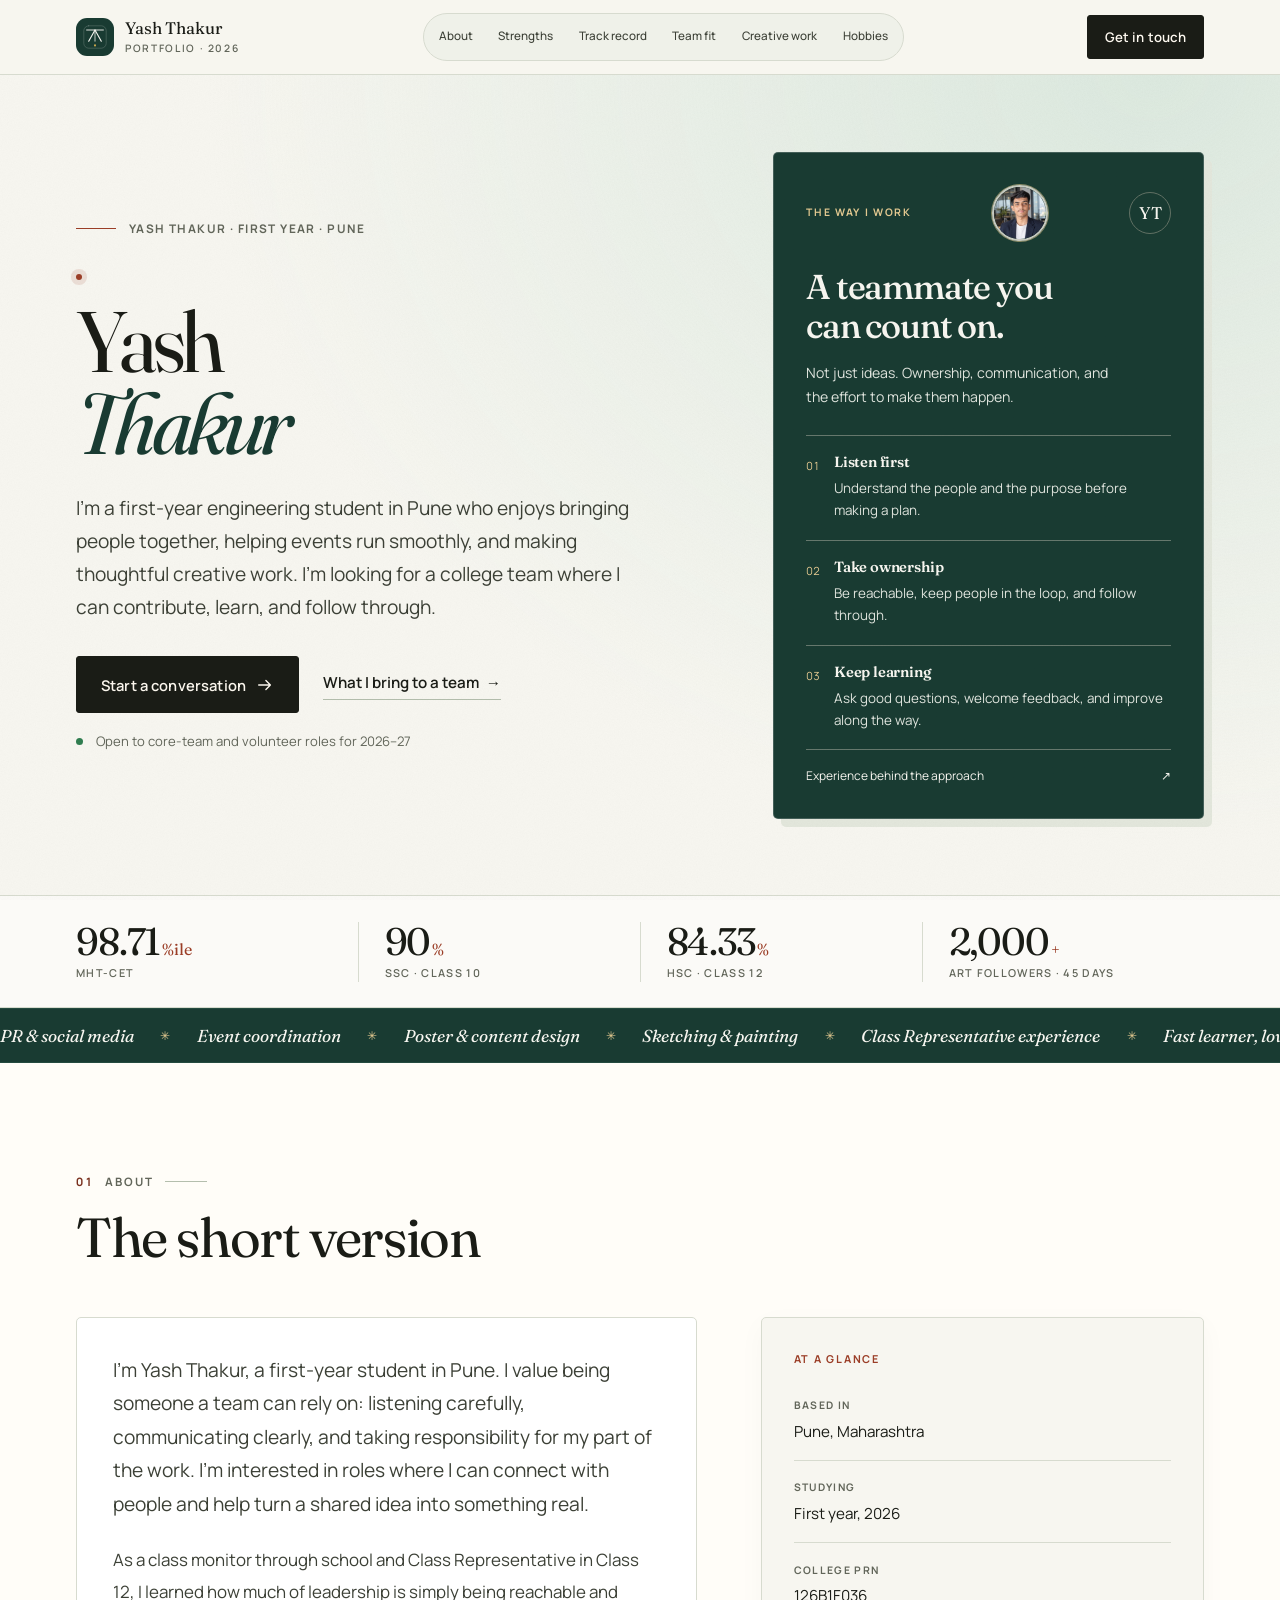
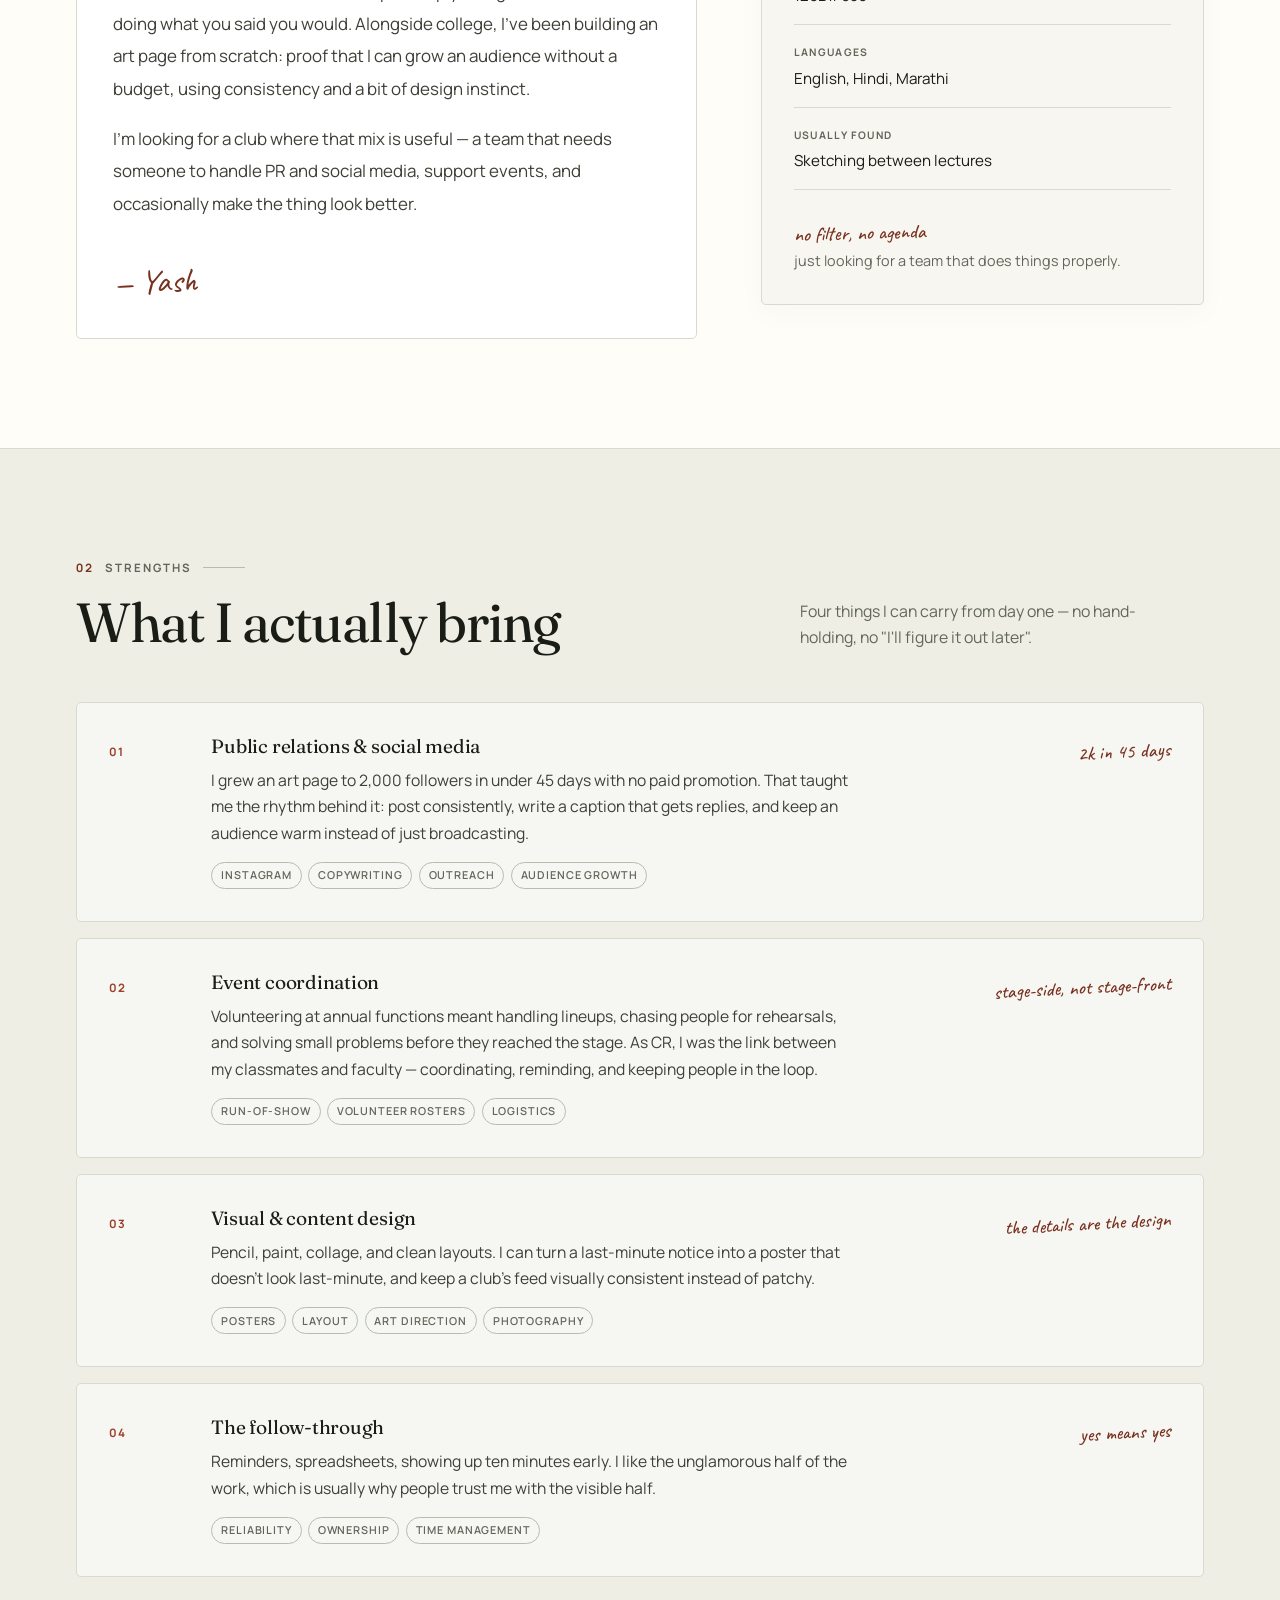
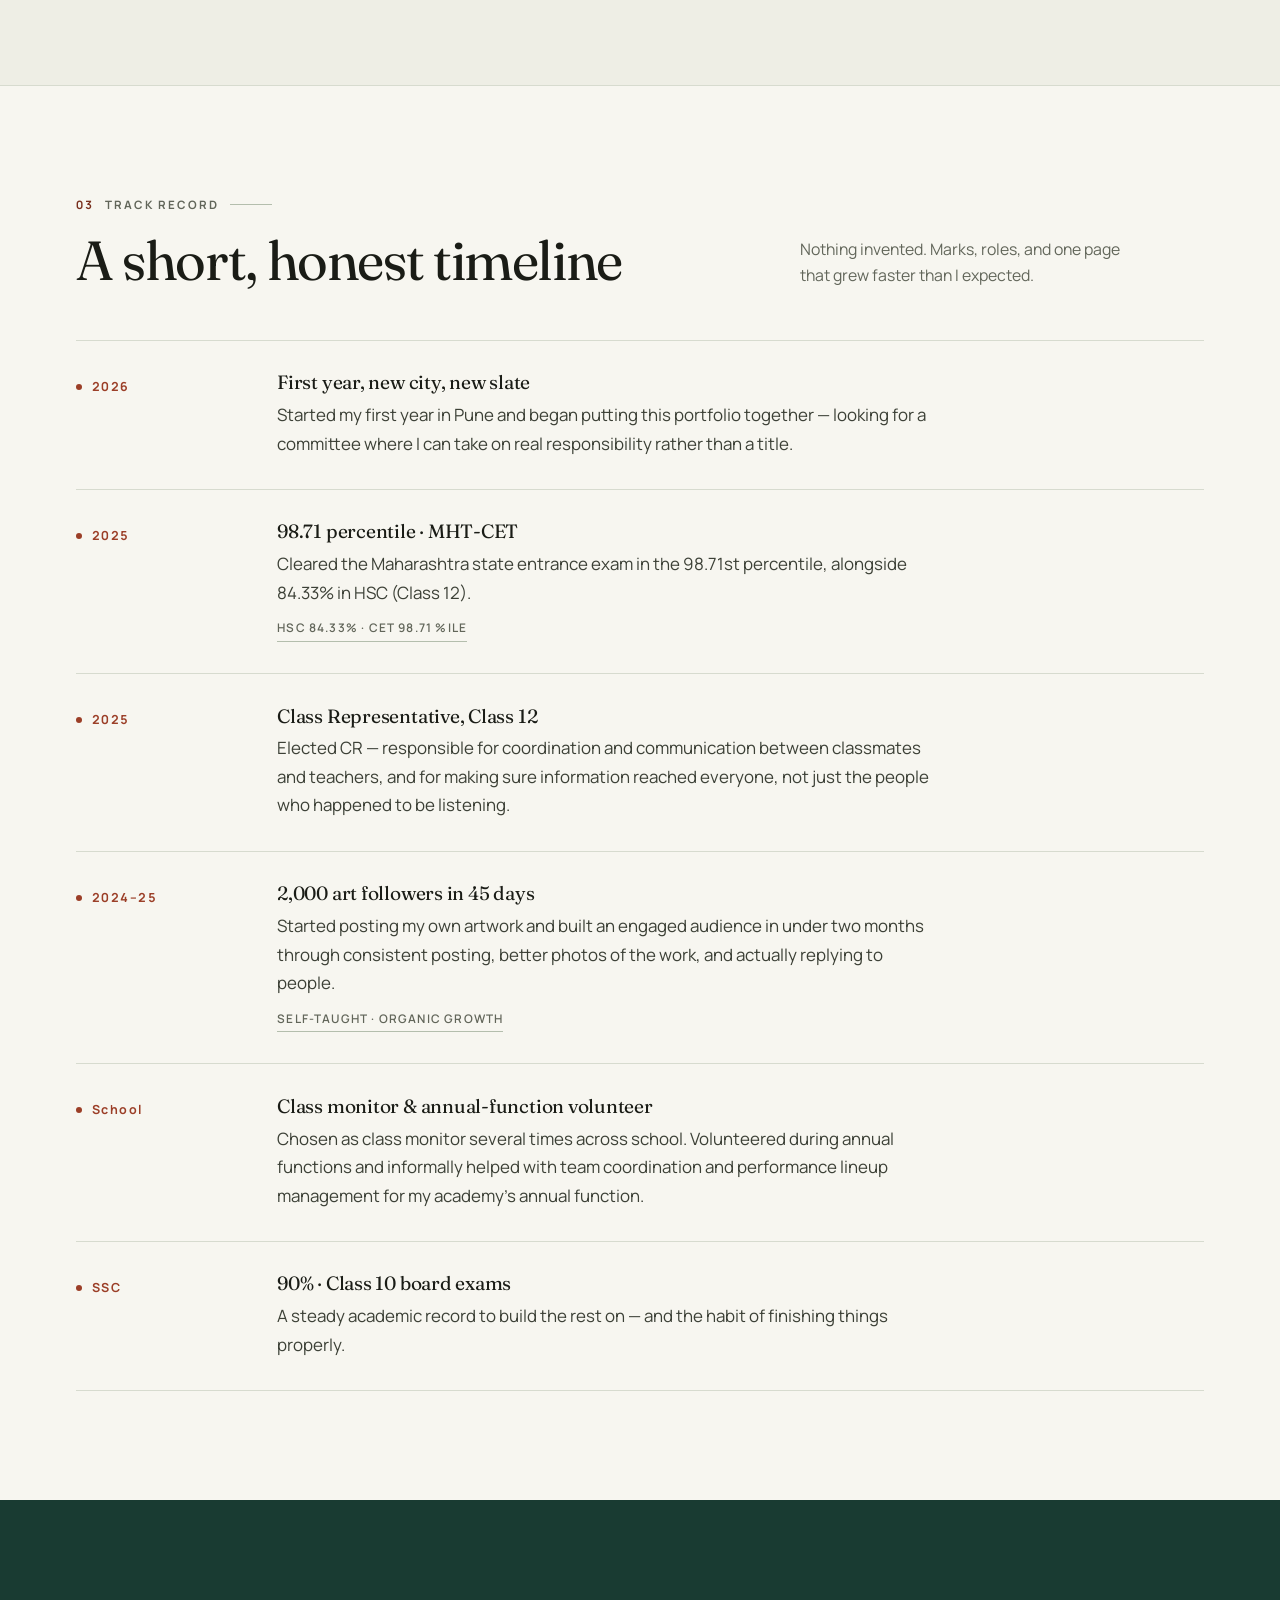
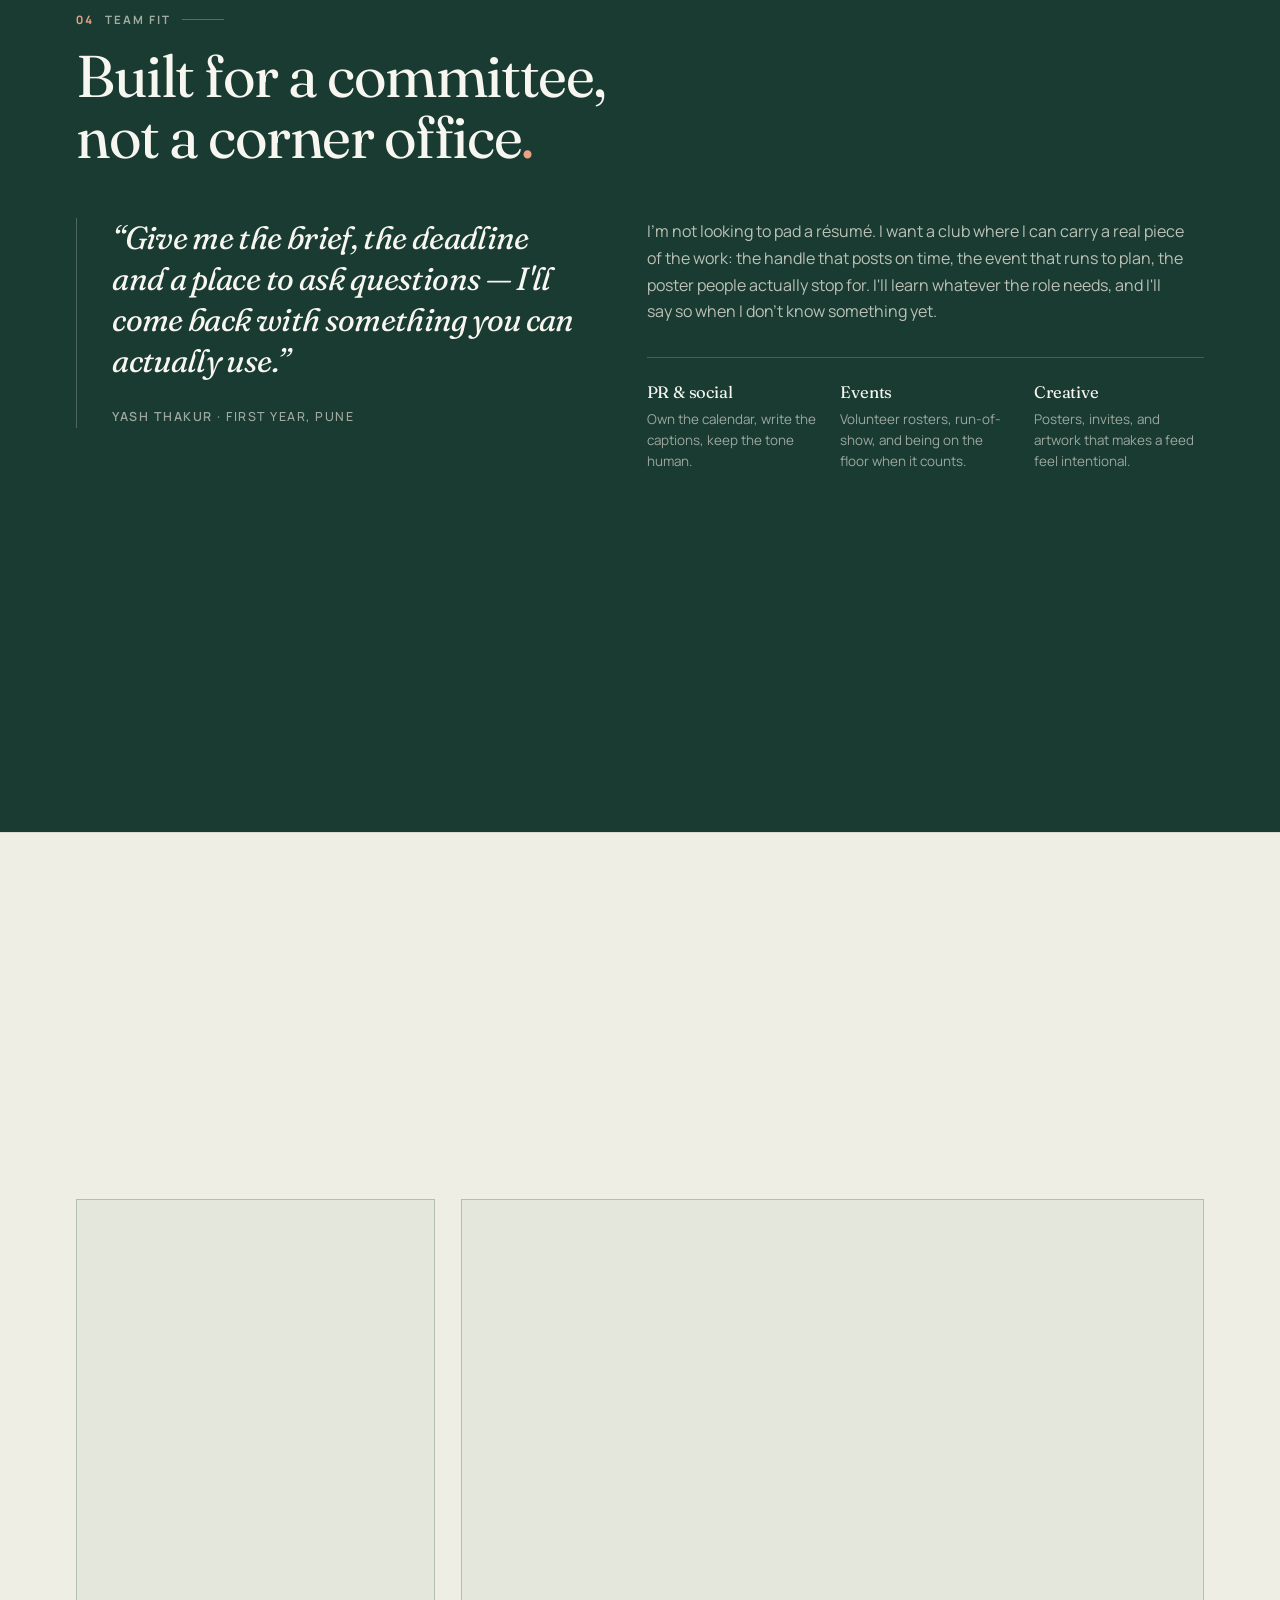
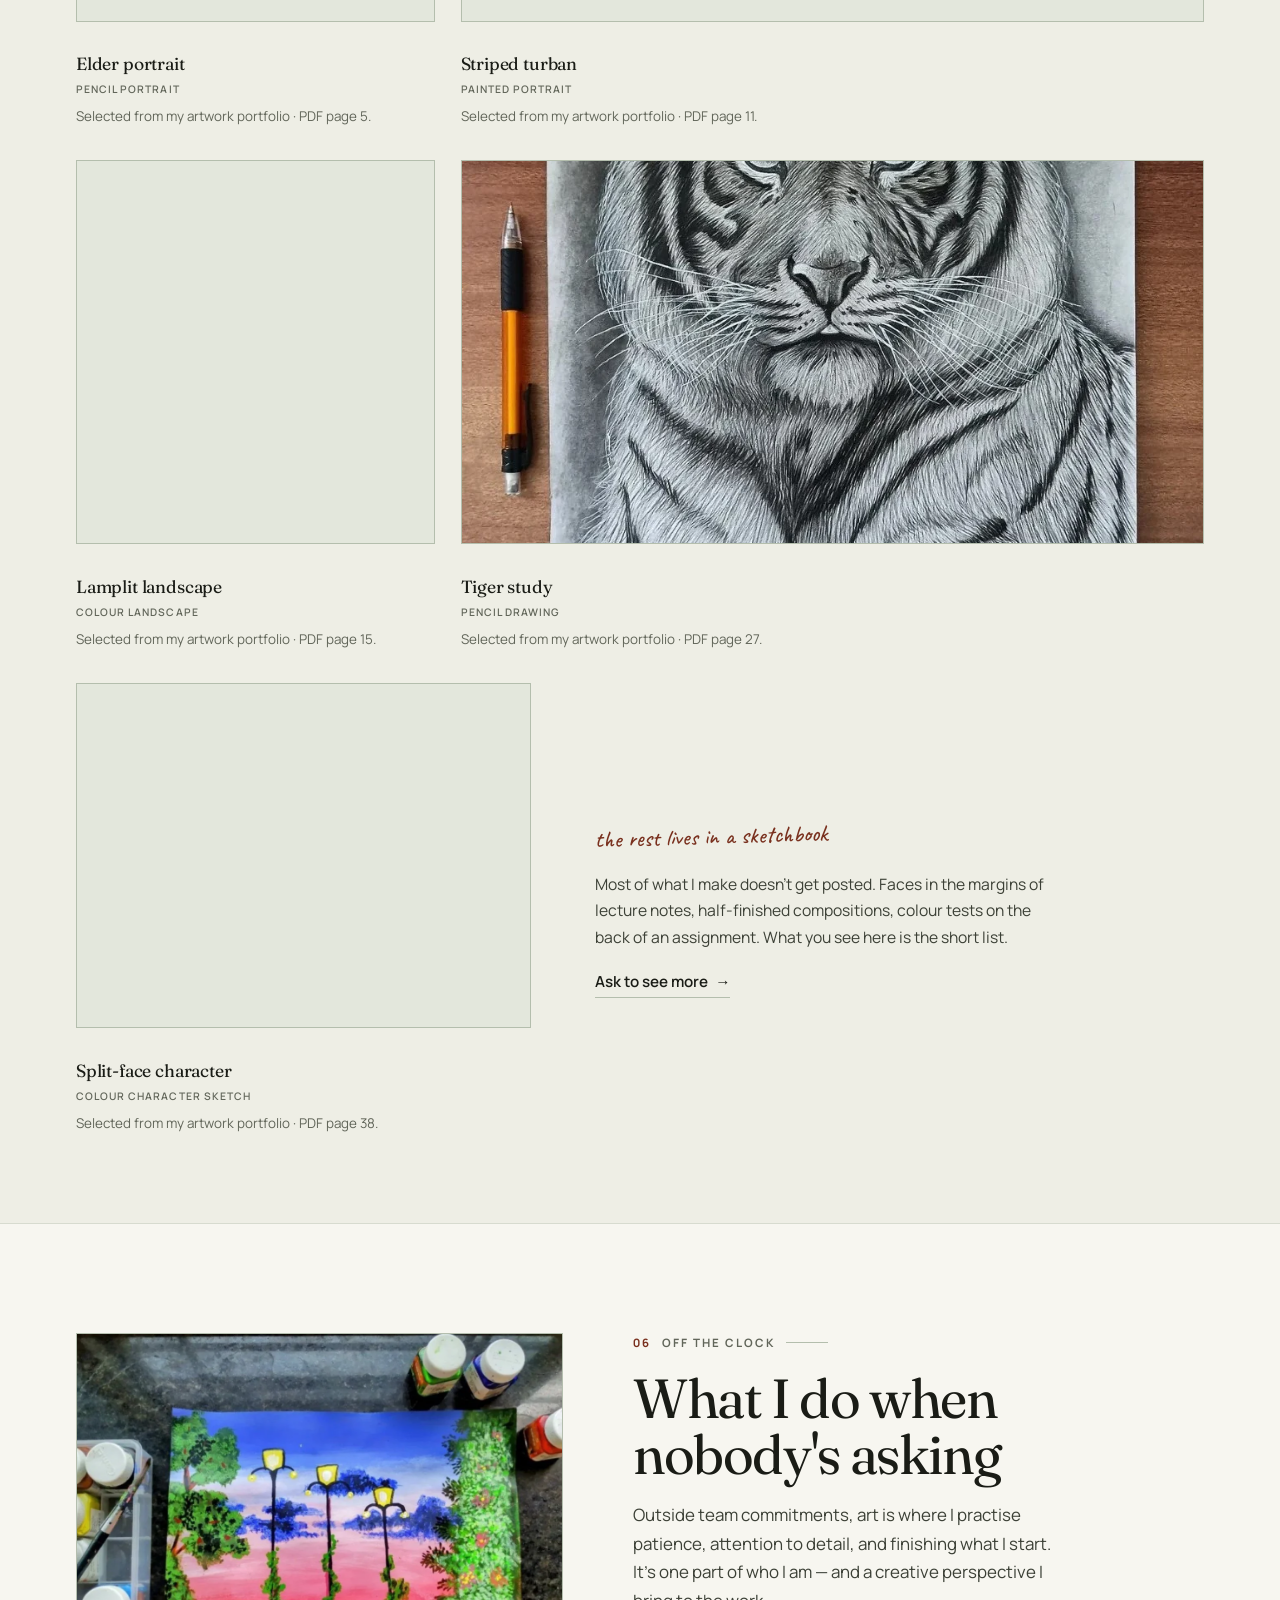
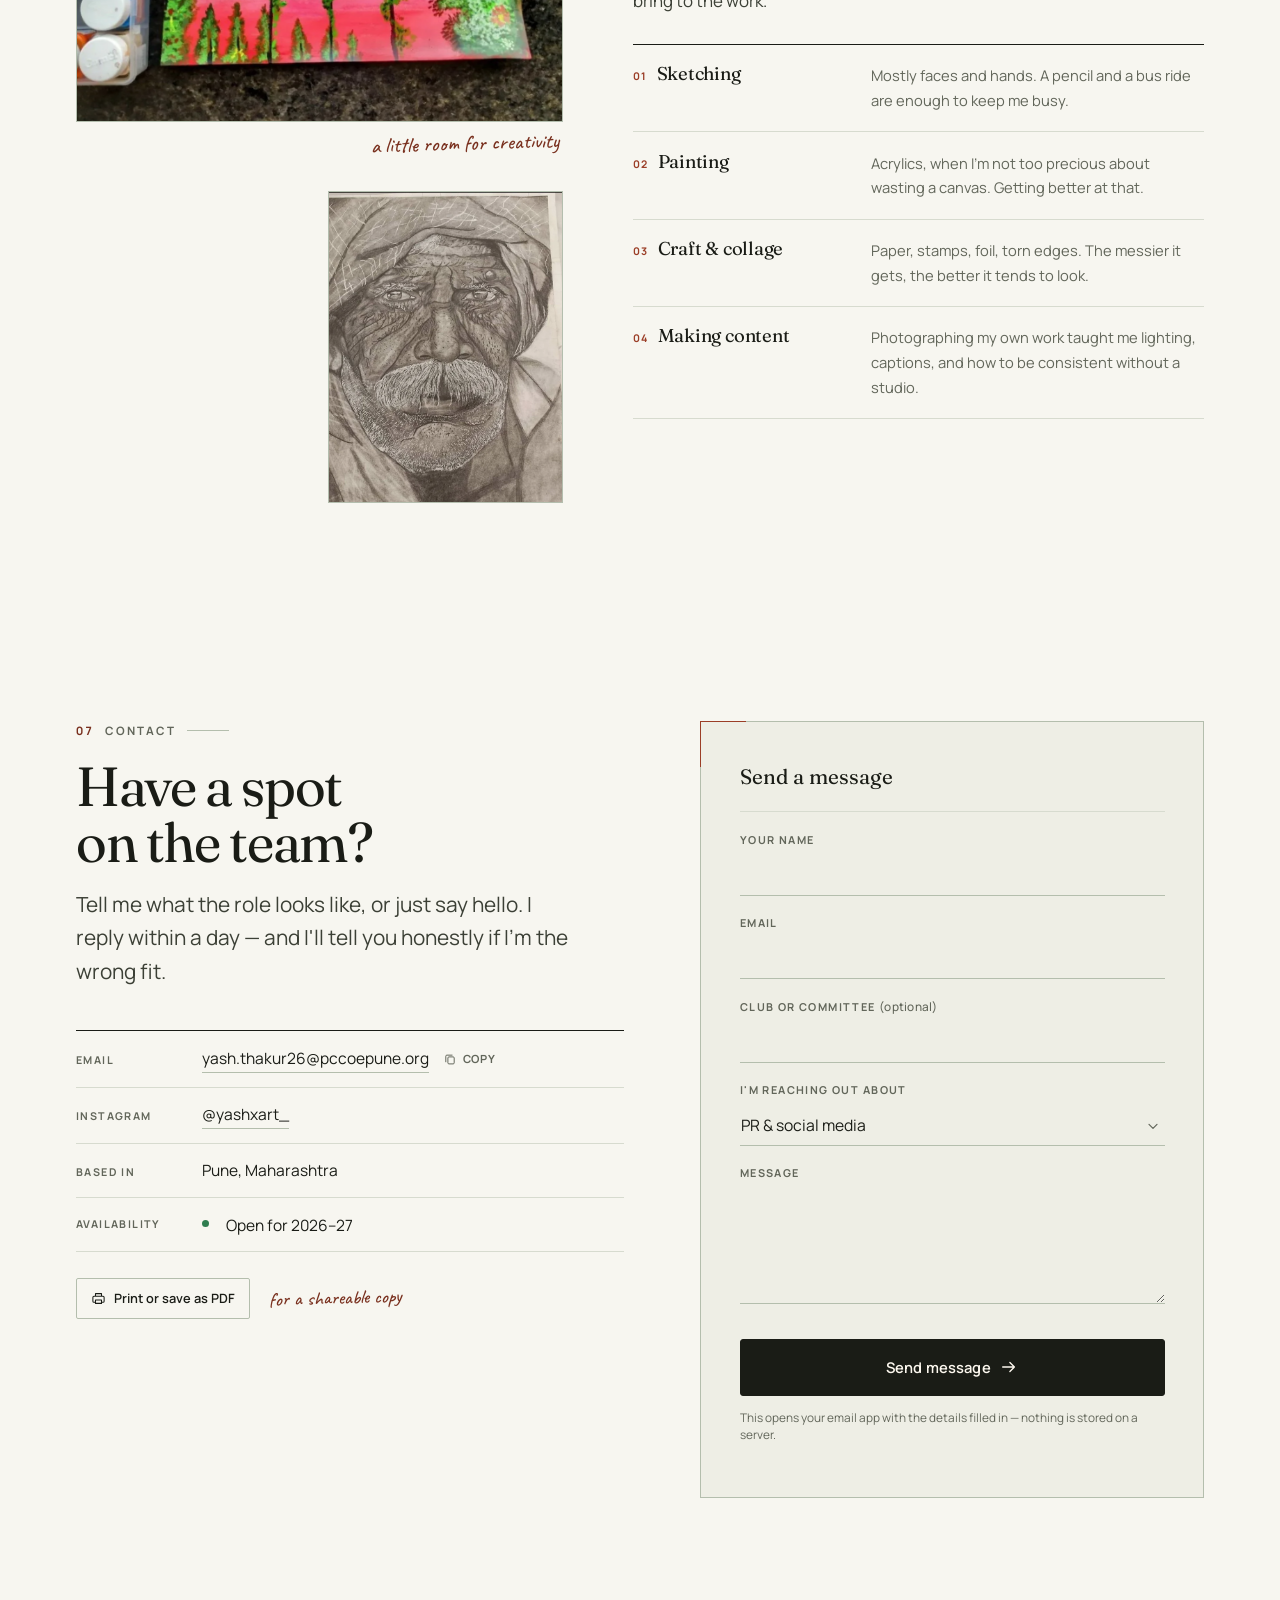
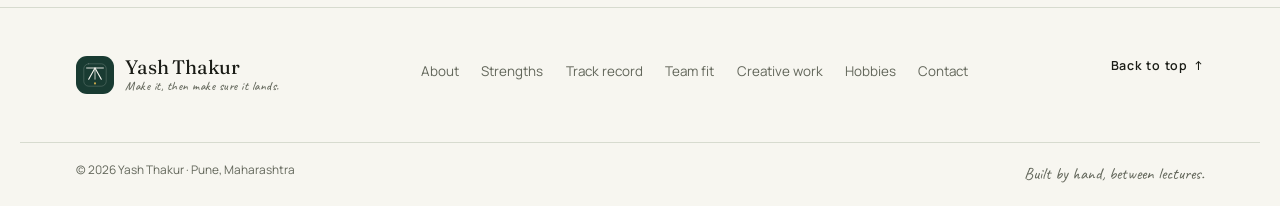
==== index.html @ 922185b6 "Add accessible animated portfolio hero intro Co-authored-by: arena-agent <297053741+arena-agent@user" ====
<!DOCTYPE html>
<html lang="en">
<head>
<meta charset="utf-8">
<meta name="viewport" content="width=device-width, initial-scale=1">
<title>Yash Thakur — Student portfolio, first year 2026</title>
<meta name="description" content="Yash Thakur is a first-year student in Pune looking for a place on a club core team — PR and social media, event coordination, and creative content. Class Representative, 98.71 MHT-CET percentile, and a self-taught artist.">
<meta name="theme-color" content="#f5f0e6">
<meta property="og:type" content="website">
<meta property="og:title" content="Yash Thakur — Student portfolio, first year 2026">
<meta property="og:description" content="Clear communication, initiative, and follow-through. Meet Yash Thakur, a first-year student in Pune ready to contribute to a team.">
<meta property="og:image" content="assets/img/lamplit-colourful-landscape.webp">
<link rel="icon" href="assets/favicon.svg" type="image/svg+xml">
<link rel="preload" href="assets/fonts/fraunces-normal.woff2" as="font" type="font/woff2" crossorigin>
<link rel="preload" href="assets/fonts/manrope.woff2" as="font" type="font/woff2" crossorigin>
<link rel="stylesheet" href="css/styles.css">
<link rel="stylesheet" href="css/hero-intro.css">
<script>document.documentElement.classList.add('js')</script>
<script src="js/main.js" defer></script>
<script type="application/ld+json">
{
  "@context": "https://schema.org",
  "@type": "Person",
  "name": "Yash Thakur",
  "description": "First-year student in Pune working across public relations, social media, event coordination and visual design.",
  "address": { "@type": "PostalAddress", "addressLocality": "Pune", "addressRegion": "Maharashtra", "addressCountry": "IN" },
  "affiliation": { "@type": "CollegeOrUniversity", "name": "First year student, Pune" },
  "knowsAbout": ["Public relations", "Social media management", "Event coordination", "Illustration", "Painting"]
}
</script>
</head>
<body>
<a class="skip-link" href="#main">Skip to content</a>

<header class="site-header" id="site-header">
  <div class="wrap header-inner">
    <a class="brand" href="#top">
      <span class="brand-mark" aria-hidden="true">
        <svg viewBox="0 0 40 40" fill="none" stroke="currentColor" stroke-width="1.3" stroke-linecap="round" stroke-linejoin="round">
          <rect x="4" y="4" width="32" height="32" rx="7" stroke-width="0.7" opacity="0.35"/>
          <path d="M8 10 L32 10" stroke-width="1.3"/>
          <path d="M20 10 L20 26" stroke-width="1.1"/>
          <path d="M11 26 L20 10 L29 26" stroke-width="1.6"/>
          <circle cx="20" cy="32" r="1.5" fill="#c9a84c" stroke="none"/>
        </svg>
      </span>
      <span class="brand-text">Yash Thakur<span class="brand-sub">Portfolio · 2026</span></span>
    </a>

    <nav class="nav-desktop" aria-label="Primary">
      <ul>
        <li><a href="#about">About</a></li>
        <li><a href="#strengths">Strengths</a></li>
        <li><a href="#track">Track record</a></li>
        <li><a href="#fit">Team fit</a></li>
        <li><a href="#art">Creative work</a></li>
        <li><a href="#hobbies">Hobbies</a></li>
      </ul>
    </nav>

    <div class="header-actions">
      <a class="btn btn--sm btn--ink header-cta" href="#contact" data-cta>Get in touch</a>
      <button class="menu-toggle" type="button" aria-expanded="false" aria-controls="mobile-menu" aria-label="Open menu">
        <span class="menu-toggle-lines" aria-hidden="true"><span></span><span></span></span>
      </button>
    </div>
  </div>
</header>

<div class="mobile-menu" id="mobile-menu" hidden>
  <nav aria-label="Mobile">
    <ol class="mobile-nav-list">
      <li><a href="#about"><span>01</span>About</a></li>
      <li><a href="#strengths"><span>02</span>Strengths</a></li>
      <li><a href="#track"><span>03</span>Track record</a></li>
      <li><a href="#fit"><span>04</span>Team fit</a></li>
      <li><a href="#art"><span>05</span>Creative work</a></li>
      <li><a href="#hobbies"><span>06</span>Hobbies</a></li>
      <li><a href="#contact"><span>07</span>Contact</a></li>
    </ol>
  </nav>
  <div class="mobile-menu-foot">
    <a class="link-arrow" href="mailto:yash.thakur26@pccoepune.org" data-email-link>yash.thakur26@pccoepune.org</a>
    <p>Pune, Maharashtra · Open to roles for 2026–27</p>
  </div>
</div>

<main id="main">

  <!-- ============ HERO ============ -->
  <section class="hero" id="top" aria-labelledby="hero-title">
    <div class="wrap hero-grid">
      <div class="hero-copy">
        <p class="eyebrow hero-eyebrow">
          <span class="eyebrow-rule" aria-hidden="true"></span>
          Yash Thakur · First year · Pune
        </p>
        <div class="hero-intro-line" aria-hidden="true"><span class="intro-point"></span><span class="intro-name">YASH THAKUR</span><span class="intro-word">PORTFOLIO</span></div>
        <button class="intro-skip" type="button" data-skip-intro hidden>Skip intro</button>
        <h1 id="hero-title">Yash<br><em>Thakur</em></h1>
        <p class="hero-lead">I’m a first-year engineering student in Pune who enjoys bringing people together, helping events run smoothly, and making thoughtful creative work. I’m looking for a college team where I can contribute, learn, and follow through.</p>
        <div class="hero-actions">
          <a class="btn btn--ink" href="#contact" data-cta>
            Start a conversation
            <svg class="icon" viewBox="0 0 20 20" aria-hidden="true"><path d="M3 10h13M11 5l5 5-5 5" fill="none" stroke="currentColor" stroke-width="1.5" stroke-linecap="round" stroke-linejoin="round"/></svg>
          </a>
          <a class="link-arrow" href="#strengths">What I bring to a team</a>
        </div>
        <p class="hero-note"><span class="pulse" aria-hidden="true"></span> Open to core-team and volunteer roles for 2026–27</p>
      </div>

      <aside class="values-card" aria-labelledby="values-title">
        <div class="values-card-top"><span class="values-kicker">THE WAY I WORK</span><img class="hero-portrait" src="assets/img/yash-thakur-portrait.png" alt="Portrait of Yash Thakur" width="72" height="72" fetchpriority="high"><span class="values-monogram" aria-hidden="true">YT</span></div>
        <h2 id="values-title">A teammate you<br>can count on.</h2>
        <p class="values-intro">Not just ideas. Ownership, communication, and the effort to make them happen.</p>
        <ol class="values-list">
          <li><span aria-hidden="true">01</span><div><h3>Listen first</h3><p>Understand the people and the purpose before making a plan.</p></div></li>
          <li><span aria-hidden="true">02</span><div><h3>Take ownership</h3><p>Be reachable, keep people in the loop, and follow through.</p></div></li>
          <li><span aria-hidden="true">03</span><div><h3>Keep learning</h3><p>Ask good questions, welcome feedback, and improve along the way.</p></div></li>
        </ol>
        <a class="values-card-link" href="#track">Experience behind the approach <span aria-hidden="true">↗</span></a>
      </aside>
    </div>

    <div class="stats-bar" role="group" aria-label="Key numbers">
      <div class="wrap stats-grid">
        <div class="stat">
          <span class="stat-num">98.71<small>%ile</small></span>
          <span class="stat-label">MHT-CET</span>
        </div>
        <div class="stat">
          <span class="stat-num">90<small>%</small></span>
          <span class="stat-label">SSC · Class 10</span>
        </div>
        <div class="stat">
          <span class="stat-num">84.33<small>%</small></span>
          <span class="stat-label">HSC · Class 12</span>
        </div>
        <div class="stat">
          <span class="stat-num">2,000<small>+</small></span>
          <span class="stat-label">Art followers · 45 days</span>
        </div>
      </div>
    </div>
  </section>

  <!-- ============ TICKER ============ -->
  <div class="ticker" role="region" aria-label="Ways I can contribute">
    <div class="ticker-track">
      <div class="ticker-group">
        <span>PR &amp; social media</span><span class="ast" aria-hidden="true">✳</span>
        <span>Event coordination</span><span class="ast" aria-hidden="true">✳</span>
        <span>Poster &amp; content design</span><span class="ast" aria-hidden="true">✳</span>
        <span>Sketching &amp; painting</span><span class="ast" aria-hidden="true">✳</span>
        <span>Class Representative experience</span><span class="ast" aria-hidden="true">✳</span>
        <span>Fast learner, low ego</span><span class="ast" aria-hidden="true">✳</span>
      </div>
      <div class="ticker-group" aria-hidden="true" inert>
        <span>PR &amp; social media</span><span class="ast" aria-hidden="true">✳</span>
        <span>Event coordination</span><span class="ast" aria-hidden="true">✳</span>
        <span>Poster &amp; content design</span><span class="ast" aria-hidden="true">✳</span>
        <span>Sketching &amp; painting</span><span class="ast" aria-hidden="true">✳</span>
        <span>Class Representative experience</span><span class="ast" aria-hidden="true">✳</span>
        <span>Fast learner, low ego</span><span class="ast" aria-hidden="true">✳</span>
      </div>
    </div>
  </div>

  <!-- ============ ABOUT ============ -->
  <section class="section" id="about" aria-labelledby="about-title">
    <div class="wrap">
      <div class="section-head">
        <p class="section-label"><span>01</span> About</p>
        <h2 id="about-title">The short version</h2>
      </div>

      <div class="about-grid">
        <div class="about-copy">
          <p class="lede">I'm Yash Thakur, a first-year student in Pune. I value being someone a team can rely on: listening carefully, communicating clearly, and taking responsibility for my part of the work. I’m interested in roles where I can connect with people and help turn a shared idea into something real.</p>
          <p>As a class monitor through school and Class Representative in Class 12, I learned how much of leadership is simply being reachable and doing what you said you would. Alongside college, I've been building an art page from scratch: proof that I can grow an audience without a budget, using consistency and a bit of design instinct.</p>
          <p>I'm looking for a club where that mix is useful — a team that needs someone to handle PR and social media, support events, and occasionally make the thing look better.</p>
          <p class="signature" aria-hidden="true">— Yash</p>
        </div>

        <aside class="about-aside" aria-label="Details">
          <p class="profile-label">AT A GLANCE</p>
          <dl class="detail-list">
            <div><dt>Based in</dt><dd>Pune, Maharashtra</dd></div>
            <div><dt>Studying</dt><dd>First year, 2026</dd></div>
            <div><dt>College PRN</dt><dd>126B1F036</dd></div>
            <div><dt>Languages</dt><dd>English, Hindi, Marathi</dd></div>
            <div><dt>Usually found</dt><dd>Sketching between lectures</dd></div>
          </dl>
          <p class="aside-note"><span class="hand">no filter, no agenda</span> just looking for a team that does things properly.</p>
        </aside>
      </div>
    </div>
  </section>

  <!-- ============ STRENGTHS ============ -->
  <section class="section section--tint" id="strengths" aria-labelledby="strengths-title">
    <div class="wrap">
      <div class="section-head section-head--split reveal">
        <div>
          <p class="section-label"><span>02</span> Strengths</p>
          <h2 id="strengths-title">What I actually bring</h2>
        </div>
        <p class="section-intro">Four things I can carry from day one — no hand-holding, no "I'll figure it out later".</p>
      </div>

      <ol class="strength-list">
        <li class="strength reveal">
          <span class="strength-num" aria-hidden="true">01</span>
          <div class="strength-main">
            <h3>Public relations &amp; social media</h3>
            <p>I grew an art page to 2,000 followers in under 45 days with no paid promotion. That taught me the rhythm behind it: post consistently, write a caption that gets replies, and keep an audience warm instead of just broadcasting.</p>
            <ul class="tags">
              <li>Instagram</li><li>Copywriting</li><li>Outreach</li><li>Audience growth</li>
            </ul>
          </div>
          <div class="strength-side" aria-hidden="true">
            <span class="hand">2k in 45 days</span>
          </div>
        </li>

        <li class="strength reveal">
          <span class="strength-num" aria-hidden="true">02</span>
          <div class="strength-main">
            <h3>Event coordination</h3>
            <p>Volunteering at annual functions meant handling lineups, chasing people for rehearsals, and solving small problems before they reached the stage. As CR, I was the link between my classmates and faculty — coordinating, reminding, and keeping people in the loop.</p>
            <ul class="tags">
              <li>Run-of-show</li><li>Volunteer rosters</li><li>Logistics</li>
            </ul>
          </div>
          <div class="strength-side" aria-hidden="true">
            <span class="hand">stage-side, not stage-front</span>
          </div>
        </li>

        <li class="strength reveal">
          <span class="strength-num" aria-hidden="true">03</span>
          <div class="strength-main">
            <h3>Visual &amp; content design</h3>
            <p>Pencil, paint, collage, and clean layouts. I can turn a last-minute notice into a poster that doesn't look last-minute, and keep a club's feed visually consistent instead of patchy.</p>
            <ul class="tags">
              <li>Posters</li><li>Layout</li><li>Art direction</li><li>Photography</li>
            </ul>
          </div>
          <div class="strength-side" aria-hidden="true">
            <span class="hand">the details are the design</span>
          </div>
        </li>

        <li class="strength reveal">
          <span class="strength-num" aria-hidden="true">04</span>
          <div class="strength-main">
            <h3>The follow-through</h3>
            <p>Reminders, spreadsheets, showing up ten minutes early. I like the unglamorous half of the work, which is usually why people trust me with the visible half.</p>
            <ul class="tags">
              <li>Reliability</li><li>Ownership</li><li>Time management</li>
            </ul>
          </div>
          <div class="strength-side" aria-hidden="true">
            <span class="hand">yes means yes</span>
          </div>
        </li>
      </ol>
    </div>
  </section>

  <!-- ============ TRACK RECORD ============ -->
  <section class="section" id="track" aria-labelledby="track-title">
    <div class="wrap">
      <div class="section-head section-head--split reveal">
        <div>
          <p class="section-label"><span>03</span> Track record</p>
          <h2 id="track-title">A short, honest timeline</h2>
        </div>
        <p class="section-intro">Nothing invented. Marks, roles, and one page that grew faster than I expected.</p>
      </div>

      <ol class="timeline">
        <li class="timeline-item reveal">
          <p class="timeline-year">2026</p>
          <div class="timeline-body">
            <h3>First year, new city, new slate</h3>
            <p>Started my first year in Pune and began putting this portfolio together — looking for a committee where I can take on real responsibility rather than a title.</p>
          </div>
        </li>
        <li class="timeline-item reveal">
          <p class="timeline-year">2025</p>
          <div class="timeline-body">
            <h3>98.71 percentile · MHT-CET</h3>
            <p>Cleared the Maharashtra state entrance exam in the 98.71st percentile, alongside 84.33% in HSC (Class 12).</p>
            <p class="timeline-metric">HSC 84.33% · CET 98.71 %ile</p>
          </div>
        </li>
        <li class="timeline-item reveal">
          <p class="timeline-year">2025</p>
          <div class="timeline-body">
            <h3>Class Representative, Class 12</h3>
            <p>Elected CR — responsible for coordination and communication between classmates and teachers, and for making sure information reached everyone, not just the people who happened to be listening.</p>
          </div>
        </li>
        <li class="timeline-item reveal">
          <p class="timeline-year">2024–25</p>
          <div class="timeline-body">
            <h3>2,000 art followers in 45 days</h3>
            <p>Started posting my own artwork and built an engaged audience in under two months through consistent posting, better photos of the work, and actually replying to people.</p>
            <p class="timeline-metric">Self-taught · organic growth</p>
          </div>
        </li>
        <li class="timeline-item reveal">
          <p class="timeline-year">School</p>
          <div class="timeline-body">
            <h3>Class monitor &amp; annual-function volunteer</h3>
            <p>Chosen as class monitor several times across school. Volunteered during annual functions and informally helped with team coordination and performance lineup management for my academy's annual function.</p>
          </div>
        </li>
        <li class="timeline-item reveal">
          <p class="timeline-year">SSC</p>
          <div class="timeline-body">
            <h3>90% · Class 10 board exams</h3>
            <p>A steady academic record to build the rest on — and the habit of finishing things properly.</p>
          </div>
        </li>
      </ol>
    </div>
  </section>

  <!-- ============ PITCH ============ -->
  <section class="section section--dark" id="fit" aria-labelledby="fit-title">
    <div class="wrap">
      <div class="fit-top reveal">
        <p class="section-label section-label--light"><span>04</span> Team fit</p>
        <h2 id="fit-title">Built for a committee, not a corner office<span class="dot dot--light">.</span></h2>
      </div>

      <div class="fit-grid">
        <blockquote class="fit-quote reveal">
          <p>“Give me the brief, the deadline and a place to ask questions — I'll come back with something you can actually use.”</p>
          <footer>Yash Thakur <span>· first year, Pune</span></footer>
        </blockquote>

        <div class="fit-body reveal">
          <p>I'm not looking to pad a résumé. I want a club where I can carry a real piece of the work: the handle that posts on time, the event that runs to plan, the poster people actually stop for. I'll learn whatever the role needs, and I'll say so when I don't know something yet.</p>
          <ul class="fit-list">
            <li>
              <h3>PR &amp; social</h3>
              <p>Own the calendar, write the captions, keep the tone human.</p>
            </li>
            <li>
              <h3>Events</h3>
              <p>Volunteer rosters, run-of-show, and being on the floor when it counts.</p>
            </li>
            <li>
              <h3>Creative</h3>
              <p>Posters, invites, and artwork that makes a feed feel intentional.</p>
            </li>
          </ul>
        </div>
      </div>

      <div class="fit-clubs reveal">
        <p class="fit-clubs-label">Roles I'm applying this to</p>
        <ul class="club-chips">
          <li>Student councils</li>
          <li>PR &amp; social media cells</li>
          <li>Cultural committees</li>
          <li>Design &amp; creative cells</li>
          <li>Technical clubs</li>
          <li>Sports committees</li>
          <li>Event teams</li>
        </ul>
        <p class="fit-clubs-note">Every club needs a person who answers messages. I'd like to be that person.</p>
      </div>
    </div>
  </section>

  <!-- ============ ART ============ -->
  <section class="section section--art" id="art" aria-labelledby="art-title">
    <div class="wrap">
      <div class="section-head section-head--split reveal">
        <div>
          <p class="section-label"><span>05</span> Creative work</p>
          <h2 id="art-title">The sketchbook<span class="dot">.</span></h2>
        </div>
        <div class="art-head-side">
          <p class="section-intro">Five pieces I'd show first — pencil, paint, watercolour, charcoal, and one very messy afternoon of collage.</p>
          <p class="hand art-hand">tap any piece to look closer</p>
        </div>
      </div>

      <div class="gallery-toolbar reveal">
        <div class="filters" role="group" aria-label="Filter artworks by medium">
          <button type="button" class="filter is-active" data-filter="all" aria-pressed="true">All <span class="count">5</span></button>
          <button type="button" class="filter" data-filter="drawing" aria-pressed="false">Drawing <span class="count">3</span></button>
          <button type="button" class="filter" data-filter="paint" aria-pressed="false">Painting <span class="count">2</span></button>
          <button type="button" class="filter" data-filter="watercolour" aria-pressed="false">Watercolour <span class="count">0</span></button>
          <button type="button" class="filter" data-filter="mixed" aria-pressed="false">Mixed media <span class="count">0</span></button>
        </div>
        <p class="gallery-count" aria-live="polite" data-gallery-status>Showing 5 of 5</p>
      </div>

      <div class="gallery" data-gallery>

        <figure class="work work--portrait reveal" data-medium="drawing" data-title="Elder portrait" data-meta="Pencil portrait">
          <button type="button" class="work-btn">
            <span class="work-media">
              <img src="assets/img/elder-pencil-portrait.webp" width="1262" height="892" loading="lazy" decoding="async" alt="Pencil portrait of an elderly man wearing a wrapped head covering, with detailed facial lines.">
            </span>
            <span class="work-info">
              <span class="work-title">Elder portrait</span>
              <span class="work-meta">Pencil portrait</span>
            </span>
            <span class="sr-only">— open larger view</span>
          </button>
          <figcaption class="work-note">Selected from my artwork portfolio · PDF page 5.</figcaption>
        </figure>

        <figure class="work work--street reveal" data-medium="paint" data-title="Striped turban" data-meta="Painted portrait">
          <button type="button" class="work-btn">
            <span class="work-media">
              <img src="assets/img/striped-turban-portrait.webp" width="892" height="1262" loading="lazy" decoding="async" alt="Colour portrait of a bearded man in profile wearing a striped orange and green turban.">
            </span>
            <span class="work-info">
              <span class="work-title">Striped turban</span>
              <span class="work-meta">Painted portrait</span>
            </span>
            <span class="sr-only">— open larger view</span>
          </button>
          <figcaption class="work-note">Selected from my artwork portfolio · PDF page 11.</figcaption>
        </figure>

        <figure class="work work--botanical reveal" data-medium="paint" data-title="Lamplit landscape" data-meta="Colour landscape">
          <button type="button" class="work-btn">
            <span class="work-media">
              <img src="assets/img/lamplit-colourful-landscape.webp" width="1262" height="892" loading="lazy" decoding="async" alt="Colourful landscape with glowing street lamps, pink and blue sky, and green foliage.">
            </span>
            <span class="work-info">
              <span class="work-title">Lamplit landscape</span>
              <span class="work-meta">Colour landscape</span>
            </span>
            <span class="sr-only">— open larger view</span>
          </button>
          <figcaption class="work-note">Selected from my artwork portfolio · PDF page 15.</figcaption>
        </figure>

        <figure class="work work--hands reveal" data-medium="drawing" data-title="Tiger study" data-meta="Pencil drawing">
          <button type="button" class="work-btn">
            <span class="work-media">
              <img src="assets/img/tiger-pencil-study.webp" width="892" height="1262" loading="lazy" decoding="async" alt="Front-facing pencil drawing of a tiger, with detailed stripes and pale eyes.">
            </span>
            <span class="work-info">
              <span class="work-title">Tiger study</span>
              <span class="work-meta">Pencil drawing</span>
            </span>
            <span class="sr-only">— open larger view</span>
          </button>
          <figcaption class="work-note">Selected from my artwork portfolio · PDF page 27.</figcaption>
        </figure>

        <figure class="work work--collage reveal" data-medium="drawing" data-title="Split-face character" data-meta="Colour character sketch">
          <button type="button" class="work-btn">
            <span class="work-media">
              <img src="assets/img/split-face-anime-sketch.webp" width="892" height="1262" loading="lazy" decoding="async" alt="Red-haired anime character with contrasting blue facial markings, drawn in a spiral sketchbook.">
            </span>
            <span class="work-info">
              <span class="work-title">Split-face character</span>
              <span class="work-meta">Colour character sketch</span>
            </span>
            <span class="sr-only">— open larger view</span>
          </button>
          <figcaption class="work-note">Selected from my artwork portfolio · PDF page 38.</figcaption>
        </figure>

        <aside class="gallery-note reveal" aria-label="About the gallery">
          <p class="hand">the rest lives in a sketchbook</p>
          <p>Most of what I make doesn't get posted. Faces in the margins of lecture notes, half-finished compositions, colour tests on the back of an assignment. What you see here is the short list.</p>
          <a class="link-arrow" href="#contact">Ask to see more</a>
        </aside>
      </div>
    </div>
  </section>

  <!-- ============ HOBBIES ============ -->
  <section class="section" id="hobbies" aria-labelledby="hobbies-title">
    <div class="wrap">
      <div class="hobbies-grid">
        <div class="hobbies-figures reveal">
          <figure class="hobby-photo">
            <img src="assets/img/lamplit-colourful-landscape.webp" width="1262" height="892" loading="lazy" decoding="async" alt="Colourful landscape with glowing street lamps, pink and blue sky, and green foliage.">
            <figcaption><span class="hand">a little room for creativity</span></figcaption>
          </figure>
          <figure class="hobby-photo hobby-photo--small">
            <img src="assets/img/elder-pencil-portrait.webp" width="1262" height="892" loading="lazy" decoding="async" alt="Pencil portrait of an elderly man wearing a wrapped head covering, with detailed facial lines.">
          </figure>
        </div>

        <div class="hobbies-copy">
          <div class="section-head reveal">
            <p class="section-label"><span>06</span> Off the clock</p>
            <h2 id="hobbies-title">What I do when nobody's asking</h2>
          </div>
          <p class="hobbies-lede reveal">Outside team commitments, art is where I practise patience, attention to detail, and finishing what I start. It’s one part of who I am — and a creative perspective I bring to the work.</p>

          <ul class="hobby-list">
            <li class="hobby reveal">
              <h3><span aria-hidden="true">01</span> Sketching</h3>
              <p>Mostly faces and hands. A pencil and a bus ride are enough to keep me busy.</p>
            </li>
            <li class="hobby reveal">
              <h3><span aria-hidden="true">02</span> Painting</h3>
              <p>Acrylics, when I'm not too precious about wasting a canvas. Getting better at that.</p>
            </li>
            <li class="hobby reveal">
              <h3><span aria-hidden="true">03</span> Craft &amp; collage</h3>
              <p>Paper, stamps, foil, torn edges. The messier it gets, the better it tends to look.</p>
            </li>
            <li class="hobby reveal">
              <h3><span aria-hidden="true">04</span> Making content</h3>
              <p>Photographing my own work taught me lighting, captions, and how to be consistent without a studio.</p>
            </li>
          </ul>
        </div>
      </div>
    </div>
  </section>

  <!-- ============ CONTACT ============ -->
  <section class="section" id="contact" aria-labelledby="contact-title">
    <div class="wrap contact-grid">
      <div class="contact-copy reveal">
        <p class="section-label"><span>07</span> Contact</p>
        <h2 id="contact-title">Have a spot on the team?</h2>
        <p class="lede">Tell me what the role looks like, or just say hello. I reply within a day — and I'll tell you honestly if I'm the wrong fit.</p>

        <ul class="contact-details">
          <li>
            <span class="contact-label">Email</span>
            <span class="contact-value">
              <a href="mailto:yash.thakur26@pccoepune.org" data-email-link>yash.thakur26@pccoepune.org</a>
              <button type="button" class="copy-btn" data-copy-email aria-label="Copy email address">
                <svg viewBox="0 0 20 20" aria-hidden="true"><rect x="7" y="7" width="9" height="10" rx="1.5" fill="none" stroke="currentColor" stroke-width="1.4"/><path d="M13 4.5H5.5A1.5 1.5 0 0 0 4 6v8" fill="none" stroke="currentColor" stroke-width="1.4" stroke-linecap="round"/></svg>
                <span data-copy-label>Copy</span>
              </button>
            </span>
          </li>
          <li>
            <span class="contact-label">Instagram</span>
            <span class="contact-value"><a href="https://instagram.com/yashxart_" target="_blank" rel="noopener noreferrer" data-instagram-link>@yashxart_</a></span>
          </li>
          <li>
            <span class="contact-label">Based in</span>
            <span class="contact-value">Pune, Maharashtra</span>
          </li>
          <li>
            <span class="contact-label">Availability</span>
            <span class="contact-value"><span class="pulse" aria-hidden="true"></span>Open for 2026–27</span>
          </li>
        </ul>

        <div class="contact-actions">
          <button type="button" class="print-btn" data-print>
            <svg viewBox="0 0 20 20" aria-hidden="true"><path d="M6 7V3.5h8V7M5.5 15H4a1.5 1.5 0 0 1-1.5-1.5v-5A1.5 1.5 0 0 1 4 7h12a1.5 1.5 0 0 1 1.5 1.5v5A1.5 1.5 0 0 1 16 15h-1.5M6 12h8v4.5H6z" fill="none" stroke="currentColor" stroke-width="1.4" stroke-linejoin="round"/></svg>
            Print or save as PDF
          </button>
          <span class="hand">for a shareable copy</span>
        </div>
      </div>

      <div class="contact-form-wrap reveal">
        <form class="contact-form" novalidate data-contact-form>
          <p class="form-heading">Send a message</p>

          <div class="field">
            <label for="name">Your name</label>
            <input type="text" id="name" name="name" autocomplete="name" required aria-describedby="name-error">
            <p class="field-error" id="name-error" data-error-for="name" hidden>Please tell me your name.</p>
          </div>

          <div class="field">
            <label for="email">Email</label>
            <input type="email" id="email" name="email" autocomplete="email" inputmode="email" required aria-describedby="email-error">
            <p class="field-error" id="email-error" data-error-for="email" hidden>That email doesn't look right — mind checking it?</p>
          </div>

          <div class="field">
            <label for="org">Club or committee <span class="optional">(optional)</span></label>
            <input type="text" id="org" name="org" autocomplete="organization">
          </div>

          <div class="field">
            <label for="topic">I'm reaching out about</label>
            <div class="select-wrap">
              <select id="topic" name="topic">
                <option>PR &amp; social media</option>
                <option>Event coordination</option>
                <option>Design &amp; creative work</option>
                <option>General volunteering</option>
                <option>Something else</option>
              </select>
              <svg class="select-chevron" viewBox="0 0 20 20" aria-hidden="true"><path d="M5 8l5 5 5-5" fill="none" stroke="currentColor" stroke-width="1.5" stroke-linecap="round" stroke-linejoin="round"/></svg>
            </div>
          </div>

          <div class="field">
            <label for="message">Message</label>
            <textarea id="message" name="message" rows="4" required aria-describedby="message-error"></textarea>
            <p class="field-error" id="message-error" data-error-for="message" hidden>Add a line or two so I know what you have in mind.</p>
          </div>

          <button class="btn btn--ink btn--full" type="submit">
            Send message
            <svg class="icon" viewBox="0 0 20 20" aria-hidden="true"><path d="M3 10h13M11 5l5 5-5 5" fill="none" stroke="currentColor" stroke-width="1.5" stroke-linecap="round" stroke-linejoin="round"/></svg>
          </button>
          <p class="form-note">This opens your email app with the details filled in — nothing is stored on a server.</p>
          <div class="form-status" data-form-status role="status" aria-live="polite"></div>
        </form>
      </div>
    </div>
  </section>
</main>

<footer class="site-footer">
  <div class="wrap footer-top">
    <a class="brand brand--footer" href="#top">
      <span class="brand-mark" aria-hidden="true">
        <svg viewBox="0 0 40 40" fill="none" stroke="currentColor" stroke-width="1.3" stroke-linecap="round" stroke-linejoin="round">
          <rect x="4" y="4" width="32" height="32" rx="7" stroke-width="0.7" opacity="0.35"/>
          <path d="M8 10 L32 10" stroke-width="1.3"/>
          <path d="M20 10 L20 26" stroke-width="1.1"/>
          <path d="M11 26 L20 10 L29 26" stroke-width="1.6"/>
          <circle cx="20" cy="32" r="1.5" fill="#c9a84c" stroke="none"/>
        </svg>
      </span>
      <span class="brand-text">Yash Thakur<span class="brand-sub">Make it, then make sure it lands.</span></span>
    </a>
    <nav aria-label="Footer">
      <ul class="footer-nav">
        <li><a href="#about">About</a></li>
        <li><a href="#strengths">Strengths</a></li>
        <li><a href="#track">Track record</a></li>
        <li><a href="#fit">Team fit</a></li>
        <li><a href="#art">Creative work</a></li>
        <li><a href="#hobbies">Hobbies</a></li>
        <li><a href="#contact">Contact</a></li>
      </ul>
    </nav>
    <a class="back-to-top" href="#top">Back to top <span aria-hidden="true">↑</span></a>
  </div>
  <div class="wrap footer-bottom">
    <p>© <span data-year>2026</span> Yash Thakur · Pune, Maharashtra</p>
    <p class="footer-hand">Built by hand, between lectures.</p>
  </div>
</footer>

<!-- ============ LIGHTBOX ============ -->
<div class="lightbox" data-lightbox hidden>
  <div class="lightbox-backdrop" data-lightbox-close></div>
  <div class="lightbox-dialog" role="dialog" aria-modal="true" aria-label="Artwork viewer" data-lightbox-dialog>
    <div class="lightbox-bar">
      <p class="lightbox-counter" data-lightbox-counter>1 / 5</p>
      <p class="lightbox-hint" aria-hidden="true">Use ← → to browse · Esc to close</p>
      <button type="button" class="lightbox-btn lightbox-close" data-lightbox-close aria-label="Close viewer">
        <svg viewBox="0 0 24 24" aria-hidden="true"><path d="M6 6l12 12M18 6L6 18" fill="none" stroke="currentColor" stroke-width="1.5" stroke-linecap="round"/></svg>
      </button>
    </div>
    <figure class="lightbox-figure">
      <img data-lightbox-img src="[data-uri]" alt="">
      <figcaption>
        <p class="lightbox-title" data-lightbox-title></p>
        <p class="lightbox-meta" data-lightbox-meta></p>
        <p class="lightbox-note" data-lightbox-note></p>
      </figcaption>
    </figure>
    <button type="button" class="lightbox-btn lightbox-prev" data-lightbox-prev aria-label="Previous artwork">
      <svg viewBox="0 0 24 24" aria-hidden="true"><path d="M15 5l-7 7 7 7" fill="none" stroke="currentColor" stroke-width="1.5" stroke-linecap="round" stroke-linejoin="round"/></svg>
    </button>
    <button type="button" class="lightbox-btn lightbox-next" data-lightbox-next aria-label="Next artwork">
      <svg viewBox="0 0 24 24" aria-hidden="true"><path d="M9 5l7 7-7 7" fill="none" stroke="currentColor" stroke-width="1.5" stroke-linecap="round" stroke-linejoin="round"/></svg>
    </button>
  </div>
</div>
</body>
</html>
---- css/styles.css ----
/* =========================================================
   Yash Thakur — portfolio
   Design language: warm paper, ink, vermillion, deep pine.
   Type: Fraunces (display) / Manrope (body) / Caveat (notes)
   ========================================================= */

@font-face {
  font-family: 'Fraunces Variable';
  src: url('../assets/fonts/fraunces-normal.woff2') format('woff2-variations');
  font-weight: 100 900;
  font-style: normal;
  font-display: swap;
}
@font-face {
  font-family: 'Fraunces Variable';
  src: url('../assets/fonts/fraunces-italic.woff2') format('woff2-variations');
  font-weight: 100 900;
  font-style: italic;
  font-display: swap;
}
@font-face {
  font-family: 'Manrope Variable';
  src: url('../assets/fonts/manrope.woff2') format('woff2-variations');
  font-weight: 200 800;
  font-style: normal;
  font-display: swap;
}
@font-face {
  font-family: 'Caveat Variable';
  src: url('../assets/fonts/caveat.woff2') format('woff2-variations');
  font-weight: 400 700;
  font-style: normal;
  font-display: swap;
}

:root {
  --paper: #f5f0e6;
  --paper-2: #efe8da;
  --paper-3: #e7dfcf;
  --ink: #1a1c16;
  --ink-soft: #3c4036;
  --muted: #62665a;
  --line: #d8cfbf;
  --line-strong: #b9ae9c;
  --accent: #bc4023;
  --accent-deep: #96301a;
  --pine: #182620;
  --pine-2: #20332b;
  --gold: #c0913c;
  --error: #8d2417;

  --font-display: 'Fraunces Variable', 'Georgia', 'Times New Roman', serif;
  --font-body: 'Manrope Variable', 'Helvetica Neue', Arial, sans-serif;
  --font-hand: 'Caveat Variable', 'Segoe Script', cursive;

  --wrap: 1240px;
  --pad: clamp(20px, 4.6vw, 56px);
  --header-h: 74px;
  --ease: cubic-bezier(.22,.61,.36,1);
}

/* ---------- reset ---------- */
*, *::before, *::after { box-sizing: border-box; }
html { -webkit-text-size-adjust: 100%; }
@media (prefers-reduced-motion: no-preference) {
  html { scroll-behavior: smooth; }
}
body {
  margin: 0;
  background: var(--paper);
  color: var(--ink-soft);
  font-family: var(--font-body);
  font-size: clamp(0.98rem, 0.94rem + 0.18vw, 1.06rem);
  line-height: 1.68;
  font-weight: 400;
  -webkit-font-smoothing: antialiased;
  text-rendering: optimizeLegibility;
  overflow-x: hidden;
}
body.is-locked { overflow: hidden; }
img, svg { display: block; max-width: 100%; }
img { height: auto; }
button { font: inherit; color: inherit; }
a { color: inherit; }
h1, h2, h3, p, ul, ol, figure, blockquote, dl, dd { margin: 0; }
ul, ol { list-style: none; padding: 0; }
:where(a, button, input, select, textarea, [tabindex]):focus-visible {
  outline: 2px solid var(--accent);
  outline-offset: 3px;
  border-radius: 2px;
}
::selection { background: var(--accent); color: #fdf8ef; }

/* paper grain */
body::before {
  content: "";
  position: fixed;
  inset: 0;
  z-index: 5;
  pointer-events: none;
  opacity: .4;
  mix-blend-mode: multiply;
  background-image: url("data:image/svg+xml,%3Csvg xmlns='http://www.w3.org/2000/svg' width='180' height='180'%3E%3Cfilter id='n'%3E%3CfeTurbulence type='fractalNoise' baseFrequency='0.82' numOctaves='3' stitchTiles='stitch'/%3E%3CfeColorMatrix type='saturate' values='0'/%3E%3C/filter%3E%3Crect width='180' height='180' filter='url(%23n)' opacity='0.12'/%3E%3C/svg%3E");
}

/* ---------- utilities ---------- */
.wrap {
  max-width: var(--wrap);
  margin-inline: auto;
  padding-inline: var(--pad);
}
.sr-only {
  position: absolute;
  width: 1px; height: 1px;
  padding: 0; margin: -1px;
  overflow: hidden;
  clip: rect(0 0 0 0);
  clip-path: inset(50%);
  white-space: nowrap;
  border: 0;
}
.skip-link {
  position: absolute;
  left: 50%;
  top: 0;
  transform: translate(-50%, -120%);
  z-index: 200;
  background: var(--ink);
  color: var(--paper);
  padding: .7rem 1.2rem;
  border-radius: 0 0 4px 4px;
  text-decoration: none;
  font-size: .9rem;
}
.skip-link:focus { transform: translate(-50%, 0); }
.hand {
  font-family: var(--font-hand);
  font-size: 1.32rem;
  line-height: 1.15;
  color: var(--accent-deep);
  font-weight: 500;
  display: inline-block;
  transform: rotate(-1.6deg);
}
.dot { color: var(--accent); }
.dot--light { color: #eaa286; }

.section {
  padding-block: clamp(4.5rem, 8.5vw, 8rem);
  position: relative;
}
.section--tint {
  background: var(--paper-2);
  border-block: 1px solid var(--line);
}
.section-head { margin-bottom: clamp(2rem, 4vw, 3.5rem); }
.section-head h2 { margin-top: .15rem; }
.section-head--split {
  display: grid;
  grid-template-columns: minmax(0, 1.25fr) minmax(0, .75fr);
  gap: clamp(1.5rem, 4vw, 5rem);
  align-items: end;
}
.section-label {
  display: flex;
  align-items: center;
  gap: .7rem;
  font-size: .72rem;
  font-weight: 700;
  letter-spacing: .17em;
  text-transform: uppercase;
  color: var(--muted);
  margin-bottom: 1.1rem;
}
.section-label span {
  color: var(--accent-deep);
  font-variant-numeric: tabular-nums;
}
.section-label::after {
  content: "";
  height: 1px;
  width: 42px;
  background: var(--line-strong);
}
.section-label--light { color: rgba(245,240,230,.62); }
.section-label--light::after { background: rgba(245,240,230,.28); }
.section-label--light span { color: #eaa286; }

h1, h2, h3 {
  font-family: var(--font-display);
  font-weight: 400;
  color: var(--ink);
  font-optical-sizing: auto;
  font-variation-settings: "SOFT" 0, "WONK" 1;
  text-wrap: balance;
}
h2 {
  font-size: clamp(2rem, 4.3vw, 3.5rem);
  line-height: 1.02;
  letter-spacing: -.025em;
}
h3 {
  font-size: clamp(1.18rem, 1.5vw, 1.42rem);
  line-height: 1.22;
  letter-spacing: -.012em;
}
.lede {
  font-size: clamp(1.06rem, 1.1rem + .35vw, 1.3rem);
  line-height: 1.62;
  color: var(--ink-soft);
}
.section-intro {
  color: var(--muted);
  font-size: .99rem;
  line-height: 1.65;
  max-width: 34ch;
}
.signature {
  font-family: var(--font-hand);
  font-size: 2.1rem;
  color: var(--accent-deep);
  margin-top: 1.6rem;
  transform: rotate(-2deg);
}

/* ---------- buttons & links ---------- */
.btn {
  --btn-bg: var(--ink);
  --btn-fg: #fdf8ef;
  display: inline-flex;
  align-items: center;
  justify-content: center;
  gap: .6rem;
  padding: .95rem 1.5rem;
  background: var(--btn-bg);
  color: var(--btn-fg);
  border: 1px solid var(--btn-bg);
  border-radius: 2px;
  font-size: .92rem;
  font-weight: 600;
  letter-spacing: .01em;
  text-decoration: none;
  cursor: pointer;
  transition: background-color .25s var(--ease), color .25s var(--ease), transform .25s var(--ease), border-color .25s var(--ease);
}
.btn .icon { width: 18px; height: 18px; transition: transform .25s var(--ease); }
.btn:hover { background: var(--accent); border-color: var(--accent); color: #fff; }
.btn:hover .icon { transform: translateX(4px); }
.btn:active { transform: translateY(1px); }
.btn--sm { padding: .62rem 1.05rem; font-size: .83rem; }
.btn--full { width: 100%; }
.btn--ink { --btn-bg: var(--ink); --btn-fg: #fdf8ef; }

.link-arrow {
  position: relative;
  display: inline-flex;
  align-items: center;
  gap: .45rem;
  color: var(--ink);
  font-weight: 600;
  font-size: .95rem;
  text-decoration: none;
  padding-bottom: .18rem;
  border-bottom: 1px solid var(--line-strong);
  transition: color .22s var(--ease), border-color .22s var(--ease);
}
.link-arrow::after {
  content: "→";
  transition: transform .25s var(--ease);
  font-weight: 500;
}
.link-arrow:hover { color: var(--accent); border-color: var(--accent); }
.link-arrow:hover::after { transform: translateX(4px); }

.pulse {
  display: inline-block;
  width: 7px; height: 7px;
  border-radius: 50%;
  background: #2f7d4f;
  margin-right: .45rem;
  position: relative;
  top: -1px;
  box-shadow: 0 0 0 0 rgba(47,125,79,.5);
  animation: pulse 2.8s infinite;
}
@keyframes pulse {
  0% { box-shadow: 0 0 0 0 rgba(47,125,79,.45); }
  70% { box-shadow: 0 0 0 7px rgba(47,125,79,0); }
  100% { box-shadow: 0 0 0 0 rgba(47,125,79,0); }
}

/* ---------- header ---------- */
.site-header {
  position: sticky;
  top: 0;
  z-index: 60;
  background: rgba(245,240,230,.86);
  backdrop-filter: blur(14px) saturate(120%);
  -webkit-backdrop-filter: blur(14px) saturate(120%);
  border-bottom: 1px solid transparent;
  transition: border-color .3s var(--ease), background-color .3s var(--ease);
}
.site-header.is-scrolled {
  border-bottom-color: var(--line);
  background: rgba(245,240,230,.94);
}
.header-inner {
  min-height: var(--header-h);
  display: flex;
  align-items: center;
  justify-content: space-between;
  gap: 1.5rem;
}
.brand {
  display: inline-flex;
  align-items: center;
  gap: .7rem;
  text-decoration: none;
  color: var(--ink);
  flex-shrink: 0;
}
.brand-mark { width: 34px; height: 34px; color: var(--accent); flex-shrink: 0; }
.brand-mark svg { width: 100%; height: 100%; }
.brand-text {
  display: flex;
  flex-direction: column;
  font-family: var(--font-display);
  font-size: 1.04rem;
  line-height: 1.05;
  letter-spacing: -.01em;
}
.brand-sub {
  font-family: var(--font-body);
  font-size: .64rem;
  letter-spacing: .16em;
  text-transform: uppercase;
  color: var(--muted);
  margin-top: .34rem;
  font-weight: 600;
}
.nav-desktop ul { display: flex; gap: clamp(1rem, 2.2vw, 1.9rem); }
.nav-desktop a {
  position: relative;
  font-size: .88rem;
  font-weight: 500;
  color: var(--ink-soft);
  text-decoration: none;
  padding: .4rem 0;
  transition: color .2s var(--ease);
}
.nav-desktop a::after {
  content: "";
  position: absolute;
  left: 0; bottom: 0;
  width: 100%;
  height: 1px;
  background: var(--accent);
  transform: scaleX(0);
  transform-origin: left;
  transition: transform .3s var(--ease);
}
.nav-desktop a:hover,
.nav-desktop a[aria-current="true"] { color: var(--ink); }
.nav-desktop a:hover::after,
.nav-desktop a[aria-current="true"]::after { transform: scaleX(1); }
.header-actions { display: flex; align-items: center; gap: .8rem; }
.menu-toggle {
  display: none;
  width: 44px; height: 44px;
  border: 1px solid var(--line-strong);
  background: transparent;
  border-radius: 50%;
  cursor: pointer;
  align-items: center;
  justify-content: center;
}
.menu-toggle-lines { display: block; width: 18px; position: relative; }
.menu-toggle-lines span {
  display: block;
  height: 1.5px;
  background: var(--ink);
  transition: transform .3s var(--ease), opacity .2s var(--ease);
}
.menu-toggle-lines span + span { margin-top: 5px; }
.menu-toggle[aria-expanded="true"] .menu-toggle-lines span:first-child { transform: translateY(3.25px) rotate(45deg); }
.menu-toggle[aria-expanded="true"] .menu-toggle-lines span:last-child { transform: translateY(-3.25px) rotate(-45deg); }

.mobile-menu {
  position: fixed;
  inset: 0;
  z-index: 55;
  background: var(--paper);
  padding: calc(var(--header-h) + 2.2rem) var(--pad) 2rem;
  display: flex;
  flex-direction: column;
  justify-content: space-between;
  opacity: 0;
  visibility: hidden;
  transform: translateY(-8px);
  transition: opacity .28s var(--ease), transform .28s var(--ease), visibility .28s;
  overflow-y: auto;
}
.mobile-menu[hidden] { display: flex; }
.mobile-menu.is-open { opacity: 1; visibility: visible; transform: none; }
.mobile-nav-list { display: flex; flex-direction: column; }
.mobile-nav-list a {
  display: flex;
  align-items: baseline;
  gap: 1rem;
  font-family: var(--font-display);
  font-size: clamp(2rem, 9vw, 2.8rem);
  line-height: 1.12;
  color: var(--ink);
  text-decoration: none;
  padding: .5rem 0;
  border-bottom: 1px solid var(--line);
}
.mobile-nav-list a span {
  font-family: var(--font-body);
  font-size: .68rem;
  font-weight: 700;
  letter-spacing: .12em;
  color: var(--accent);
}
.mobile-menu-foot { padding-top: 2rem; display: grid; gap: 1rem; }
.mobile-menu-foot p { font-size: .82rem; color: var(--muted); }

/* ---------- hero ---------- */
.hero { position: relative; padding-top: clamp(2.8rem, 5.5vw, 5rem); }
.hero-grid {
  display: grid;
  grid-template-columns: minmax(0, 1.08fr) minmax(0, .92fr);
  gap: clamp(2rem, 5vw, 5rem);
  align-items: center;
  padding-bottom: clamp(2.5rem, 4vw, 4rem);
}
.hero-eyebrow { margin-bottom: clamp(1.3rem, 2.6vw, 2.2rem); }
.eyebrow {
  font-size: .74rem;
  letter-spacing: .16em;
  text-transform: uppercase;
  font-weight: 700;
  color: var(--muted);
  display: flex;
  align-items: center;
  gap: .8rem;
}
.eyebrow-rule { width: 40px; height: 1px; background: var(--accent); flex-shrink: 0; }
.hero h1 {
  font-size: clamp(2.55rem, 6.2vw, 5.15rem);
  line-height: .98;
  letter-spacing: -.035em;
  margin-bottom: clamp(1.3rem, 2.4vw, 1.9rem);
  max-width: 15ch;
}
.hero h1 em {
  font-style: italic;
  color: var(--accent);
  font-variation-settings: "SOFT" 20, "WONK" 1;
  position: relative;
  white-space: normal;
}
.hero h1 em::after {
  content: "";
  position: absolute;
  left: .03em;
  right: .10em;
  bottom: -.03em;
  height: .1em;
  background-image: url("data:image/svg+xml,%3Csvg xmlns='http://www.w3.org/2000/svg' viewBox='0 0 300 14' preserveAspectRatio='none'%3E%3Cpath d='M2 9.5C42 4.2 86 3.2 128 5.4c38 2 73 5.2 108 3.1 22-1.4 42-3.6 62-5.6' fill='none' stroke='%23bc4023' stroke-width='2.4' stroke-linecap='round'/%3E%3C/svg%3E");
  background-repeat: no-repeat;
  background-size: 100% 100%;
  opacity: .5;
}
.hero-lead {
  font-size: clamp(1rem, .95rem + .35vw, 1.19rem);
  line-height: 1.62;
  color: var(--ink-soft);
  max-width: 47ch;
}
.hero-actions {
  display: flex;
  flex-wrap: wrap;
  align-items: center;
  gap: 1.5rem;
  margin-top: clamp(1.6rem, 3vw, 2.4rem);
}
.hero-note {
  margin-top: 1.5rem;
  font-size: .82rem;
  color: var(--muted);
  display: flex;
  align-items: center;
}
.hero-figure { position: relative; justify-self: end; width: 100%; max-width: 440px; }
.hero-frame {
  position: relative;
  padding: 10px;
  border: 1px solid var(--line-strong);
  background: var(--paper);
}
.hero-frame::after {
  content: "";
  position: absolute;
  inset: 10px;
  border: 1px solid rgba(26,28,22,.14);
  pointer-events: none;
}
.hero-frame img {
  width: 100%;
  aspect-ratio: 4 / 5;
  object-fit: cover;
  object-position: 50% 52%;
  filter: saturate(.94) contrast(1.02);
}
.hero-figure figcaption {
  display: flex;
  justify-content: space-between;
  align-items: baseline;
  gap: 1rem;
  margin-top: .7rem;
}
.fig-meta {
  font-size: .64rem;
  letter-spacing: .16em;
  text-transform: uppercase;
  color: var(--muted);
  white-space: nowrap;
}
.hero-figure::before {
  content: "";
  position: absolute;
  left: -14px;
  top: -14px;
  width: 56px;
  height: 56px;
  border-left: 1px solid var(--accent);
  border-top: 1px solid var(--accent);
  opacity: .55;
}

/* stats */
.stats-bar {
  border-top: 1px solid var(--line);
  border-bottom: 1px solid var(--line);
  background: linear-gradient(to bottom, rgba(239,232,218,.5), rgba(239,232,218,.22));
}
.stats-grid {
  display: grid;
  grid-template-columns: repeat(4, 1fr);
  padding-block: clamp(1.2rem, 2vw, 1.7rem);
}
.stat {
  display: flex;
  flex-direction: column;
  gap: .2rem;
  padding-inline: clamp(.8rem, 2vw, 2rem);
  border-left: 1px solid var(--line);
}
.stat:first-child { border-left: 0; padding-left: 0; }
.stat-num {
  font-family: var(--font-display);
  font-size: clamp(1.75rem, 3vw, 2.5rem);
  line-height: 1;
  color: var(--ink);
  letter-spacing: -.03em;
  font-variation-settings: "SOFT" 0, "WONK" 1;
  font-feature-settings: "tnum";
}
.stat-num small {
  font-size: .42em;
  letter-spacing: 0;
  color: var(--accent);
  margin-left: .12em;
  font-family: var(--font-display);
}
.stat-label {
  font-size: .68rem;
  letter-spacing: .12em;
  text-transform: uppercase;
  color: var(--muted);
  font-weight: 600;
}

/* ---------- ticker ---------- */
.ticker {
  overflow: hidden;
  border-bottom: 1px solid var(--line);
  padding-block: .95rem;
  background: var(--paper);
}
.ticker-track {
  display: flex;
  width: max-content;
  align-items: center;
  gap: 1.9rem;
  animation: ticker 46s linear infinite;
}
.ticker span {
  font-family: var(--font-display);
  font-size: clamp(.95rem, 1.4vw, 1.16rem);
  color: var(--ink-soft);
  font-style: italic;
  white-space: nowrap;
}
.ticker .ast { color: var(--accent); font-size: .7rem; font-style: normal; }
@keyframes ticker {
  from { transform: translateX(0); }
  to { transform: translateX(-50%); }
}
.ticker:hover .ticker-track { animation-play-state: paused; }

/* ---------- about ---------- */
.about-grid {
  display: grid;
  grid-template-columns: minmax(0, 1.55fr) minmax(0, .85fr);
  gap: clamp(2rem, 6vw, 6rem);
  align-items: start;
}
.about-copy > p + p { margin-top: 1.15rem; }
.about-copy .lede { margin-bottom: 1.3rem; }
.about-aside {
  border-top: 1px solid var(--ink);
  padding-top: 1.2rem;
  position: relative;
}
.detail-list > div {
  display: grid;
  grid-template-columns: 1fr 1.25fr;
  gap: 1rem;
  padding-block: .8rem;
  border-bottom: 1px solid var(--line);
}
.detail-list dt {
  font-size: .68rem;
  letter-spacing: .13em;
  text-transform: uppercase;
  color: var(--muted);
  font-weight: 700;
  padding-top: .18rem;
}
.detail-list dd { font-size: .93rem; color: var(--ink); }
.aside-note {
  margin-top: 1.5rem;
  font-size: .9rem;
  line-height: 1.6;
  color: var(--muted);
}
.aside-note .hand { font-size: 1.24rem; display: block; margin-bottom: .45rem; }

/* ---------- strengths ---------- */
.strength-list { border-top: 1px solid var(--ink); }
.strength {
  display: grid;
  grid-template-columns: 64px minmax(0, 1fr) 190px;
  gap: clamp(1rem, 3vw, 2.5rem);
  padding-block: clamp(1.6rem, 2.8vw, 2.4rem);
  border-bottom: 1px solid var(--line);
  align-items: start;
  position: relative;
}
.strength::before {
  content: "";
  position: absolute;
  left: 0; right: 0; bottom: -1px;
  height: 1px;
  background: var(--accent);
  transform: scaleX(0);
  transform-origin: left;
  transition: transform .5s var(--ease);
}
.strength:hover::before { transform: scaleX(1); }
.strength-num {
  font-size: .72rem;
  font-weight: 700;
  letter-spacing: .12em;
  color: var(--accent);
  padding-top: .45rem;
}
.strength-main h3 { margin-bottom: .55rem; }
.strength-main p { max-width: 64ch; font-size: .98rem; }
.tags {
  display: flex;
  flex-wrap: wrap;
  gap: .4rem;
  margin-top: 1rem;
}
.tags li {
  font-size: .68rem;
  letter-spacing: .08em;
  text-transform: uppercase;
  font-weight: 600;
  color: var(--muted);
  border: 1px solid var(--line-strong);
  padding: .2rem .55rem;
  border-radius: 100px;
}
.strength-side { text-align: right; padding-top: .2rem; }
.strength-side .hand { font-size: 1.22rem; transform: rotate(-3deg); }

/* ---------- timeline ---------- */
.timeline { border-top: 1px solid var(--line); }
.timeline-item {
  display: grid;
  grid-template-columns: 150px minmax(0, 1fr);
  gap: clamp(1.5rem, 4vw, 3.5rem);
  padding-block: clamp(1.4rem, 2.4vw, 2rem);
  border-bottom: 1px solid var(--line);
  position: relative;
}
.timeline-year {
  font-size: .78rem;
  font-weight: 700;
  letter-spacing: .12em;
  color: var(--accent);
  padding-top: .35rem;
  font-variant-numeric: tabular-nums;
  display: flex;
  align-items: baseline;
  gap: .6rem;
}
.timeline-year::before {
  content: "";
  width: 6px; height: 6px;
  border-radius: 50%;
  background: var(--accent);
  flex-shrink: 0;
  position: relative;
  top: -1px;
}
.timeline-body h3 { margin-bottom: .4rem; }
.timeline-body p { max-width: 66ch; }
.timeline-metric {
  display: inline-block;
  margin-top: .7rem;
  font-size: .74rem;
  font-weight: 600;
  letter-spacing: .1em;
  text-transform: uppercase;
  color: var(--muted);
  border-bottom: 1px solid var(--line-strong);
  padding-bottom: .18rem;
}

/* ---------- art gallery ---------- */
.section--art {
  background: var(--paper-2);
  border-block: 1px solid var(--line);
  padding-bottom: clamp(3.5rem, 7vw, 6.5rem);
}
.art-head-side { display: grid; gap: .8rem; justify-items: start; }
.art-hand { font-size: 1.22rem; }
.gallery-toolbar {
  display: flex;
  flex-wrap: wrap;
  align-items: center;
  justify-content: space-between;
  gap: 1rem;
  padding-bottom: 1.2rem;
  border-bottom: 1px solid var(--line-strong);
  margin-bottom: clamp(1.5rem, 3vw, 2.2rem);
}
.filters { display: flex; flex-wrap: wrap; gap: .4rem; }
.filter {
  display: inline-flex;
  align-items: center;
  gap: .4rem;
  background: transparent;
  border: 1px solid transparent;
  border-radius: 100px;
  padding: .42rem .85rem;
  font-size: .82rem;
  font-weight: 600;
  color: var(--muted);
  cursor: pointer;
  transition: color .2s var(--ease), background-color .2s var(--ease), border-color .2s var(--ease);
}
.filter .count {
  font-size: .65rem;
  color: var(--muted);
  background: rgba(26,28,22,.07);
  border-radius: 100px;
  padding: 0 .35rem;
  line-height: 1.5;
  font-variant-numeric: tabular-nums;
}
.filter:hover { color: var(--ink); border-color: var(--line-strong); }
.filter.is-active {
  background: var(--ink);
  border-color: var(--ink);
  color: var(--paper);
}
.filter.is-active .count { color: var(--paper); background: rgba(245,240,230,.18); }
.gallery-count {
  font-size: .72rem;
  letter-spacing: .1em;
  text-transform: uppercase;
  color: var(--muted);
  font-weight: 600;
}

.gallery {
  display: grid;
  grid-template-columns: repeat(12, 1fr);
  gap: clamp(1.4rem, 2.6vw, 2.2rem) clamp(1rem, 2vw, 1.6rem);
  align-items: start;
}
.work { min-width: 0; }
.work--portrait { grid-column: span 4; }
.work--street { grid-column: span 8; }
.work--botanical { grid-column: span 4; }
.work--hands { grid-column: span 8; }
.work--collage { grid-column: span 5; }
.work-btn {
  display: block;
  width: 100%;
  padding: 0;
  border: 0;
  background: none;
  text-align: left;
  cursor: zoom-in;
}
.work-media {
  display: block;
  overflow: hidden;
  background: var(--paper-3);
  border: 1px solid var(--line-strong);
  position: relative;
}
.work-media::after {
  content: "↗";
  position: absolute;
  right: .7rem;
  bottom: .7rem;
  width: 34px; height: 34px;
  display: grid;
  place-items: center;
  border-radius: 50%;
  background: rgba(245,240,230,.94);
  color: var(--ink);
  font-size: .95rem;
  opacity: 0;
  transform: translateY(6px);
  transition: opacity .3s var(--ease), transform .3s var(--ease);
}
.work-media img {
  width: 100%;
  height: 100%;
  object-fit: cover;
  display: block;
  transition: transform .7s var(--ease), filter .4s var(--ease);
}
/* paired tiles share an explicit height so each row sits flush */
.work--portrait .work-media,
.work--street .work-media { height: clamp(320px, 33vw, 468px); }
.work--botanical .work-media,
.work--hands .work-media { height: clamp(300px, 30vw, 428px); }
.work--collage .work-media { height: clamp(280px, 27vw, 384px); }
.work--portrait .work-media img { object-position: 50% 28%; }
.work--street .work-media img { object-position: 50% 46%; }
.work--botanical .work-media img { object-position: 50% 34%; }
.work--hands .work-media img { object-position: 50% 50%; }
.work--collage .work-media img { object-position: 50% 50%; }
.work-btn:hover .work-media img { transform: scale(1.035); }
.work-btn:hover .work-media::after { opacity: 1; transform: none; }
.work-info {
  display: flex;
  margin-top: .85rem;
  flex-direction: column;
  align-items: flex-start;
  gap: .18rem;
  padding-top: .8rem;
  border-top: 1px solid var(--transparent-line, transparent);
}
.work-title {
  font-family: var(--font-display);
  font-size: 1.1rem;
  color: var(--ink);
  letter-spacing: -.01em;
}
.work-meta {
  font-size: .65rem;
  letter-spacing: .1em;
  text-transform: uppercase;
  color: var(--muted);
  font-weight: 600;
}
.work-note {
  font-size: .84rem;
  line-height: 1.55;
  color: var(--muted);
  margin-top: .45rem;
  max-width: 42ch;
}
.gallery-note {
  grid-column: span 7;
  align-self: stretch;
  display: flex;
  flex-direction: column;
  justify-content: center;
  align-items: flex-start;
  padding: clamp(1rem, 3vw, 2.4rem) 0 clamp(1rem, 3vw, 2rem) clamp(0rem, 3vw, 2.5rem);
}
.gallery-note .hand { font-size: 1.45rem; margin-bottom: .75rem; }
.gallery-note p + p { margin-top: .5rem; }
.gallery-note > p:not(.hand) {
  max-width: 46ch;
  color: var(--ink-soft);
  font-size: .98rem;
}
.gallery-note .link-arrow { margin-top: 1.2rem; }
.work[hidden], .gallery-note[hidden] { display: none; }
.gallery.is-filtered { grid-template-columns: repeat(auto-fit, minmax(min(100%, 280px), 1fr)); }
.gallery.is-filtered .work { grid-column: auto; }
.gallery.is-filtered .work-media { height: clamp(300px, 34vw, 460px); aspect-ratio: auto; }
.gallery.is-filtered .work-media img { object-position: 50% 42%; }

/* ---------- hobbies ---------- */
.hobbies-grid {
  display: grid;
  grid-template-columns: minmax(0, .92fr) minmax(0, 1.08fr);
  gap: clamp(2rem, 5.5vw, 5rem);
  align-items: start;
}
.hobbies-figures {
  display: grid;
  grid-template-columns: 1fr 1fr;
  gap: clamp(1rem, 2vw, 1.6rem) clamp(.7rem, 1.4vw, 1.1rem);
  align-items: start;
  position: sticky;
  top: calc(var(--header-h) + 2rem);
}
.hobby-photo { position: relative; }
.hobby-photo:first-child { grid-column: 1 / -1; display: grid; gap: .5rem; }
.hobby-photo img {
  width: 100%;
  border: 1px solid var(--line-strong);
  filter: saturate(.95);
}
.hobby-photo:first-child img { aspect-ratio: 5 / 4; object-fit: cover; object-position: 50% 55%; }
.hobby-photo figcaption {
  justify-self: end;
  padding-right: .2rem;
}
.hobby-photo--small { grid-column: 2; margin-top: .4rem; }
.hobby-photo--small img { aspect-ratio: 3 / 4; width: 100%; object-fit: cover; display: block; }
.hobbies-copy .section-head { margin-bottom: 1.2rem; }
.hobbies-lede { color: var(--ink-soft); margin-bottom: 1.8rem; max-width: 44ch; }
.hobby-list { border-top: 1px solid var(--ink); }
.hobby {
  display: grid;
  grid-template-columns: minmax(0, .9fr) minmax(0, 1.4fr);
  gap: 1.5rem;
  padding-block: 1.15rem;
  border-bottom: 1px solid var(--line);
}
.hobby h3 {
  display: flex;
  gap: .6rem;
  align-items: baseline;
  font-size: 1.16rem;
}
.hobby h3 span {
  font-family: var(--font-body);
  font-size: .66rem;
  font-weight: 700;
  letter-spacing: .1em;
  color: var(--accent);
}
.hobby p { font-size: .92rem; color: var(--muted); }

/* ---------- pitch / dark ---------- */
.section--dark {
  background: var(--pine);
  color: rgba(245,240,230,.78);
  border-block: 1px solid var(--pine);
}
.section--dark h2 { color: var(--paper); }
.fit-top { margin-bottom: clamp(2rem, 4vw, 3.2rem); }
.fit-top h2 { max-width: 20ch; font-size: clamp(2rem, 4.6vw, 3.7rem); }
.fit-grid {
  display: grid;
  grid-template-columns: minmax(0, 1fr) minmax(0, 1.1fr);
  gap: clamp(2rem, 5vw, 5rem);
  align-items: start;
}
.fit-quote {
  border-left: 1px solid rgba(245,240,230,.25);
  padding-left: clamp(1.2rem, 3vw, 2.2rem);
}
.fit-quote p {
  font-family: var(--font-display);
  font-size: clamp(1.45rem, 2.5vw, 2.05rem);
  line-height: 1.28;
  letter-spacing: -.02em;
  color: var(--paper);
  font-style: italic;
  font-variation-settings: "SOFT" 30, "WONK" 1;
  text-wrap: pretty;
}
.fit-quote footer {
  margin-top: 1.6rem;
  font-size: .78rem;
  font-weight: 600;
  letter-spacing: .12em;
  text-transform: uppercase;
  color: rgba(245,240,230,.6);
}
.fit-quote footer span { color: rgba(245,240,230,.62); font-weight: 500; }
.fit-body > p { max-width: 54ch; color: rgba(245,240,230,.74); font-size: 1rem; }
.fit-list {
  display: grid;
  grid-template-columns: repeat(3, 1fr);
  gap: 1.5rem;
  margin-top: 2rem;
  padding-top: 1.5rem;
  border-top: 1px solid rgba(245,240,230,.2);
}
.fit-list h3 {
  color: var(--paper);
  font-size: 1.04rem;
  margin-bottom: .4rem;
}
.fit-list p { font-size: .84rem; color: rgba(245,240,230,.6); line-height: 1.55; }
.fit-clubs {
  margin-top: clamp(2.5rem, 5vw, 4.5rem);
  padding-top: clamp(1.6rem, 3vw, 2.4rem);
  border-top: 1px solid rgba(245,240,230,.2);
  display: grid;
  grid-template-columns: minmax(0, .55fr) minmax(0, 1.45fr);
  gap: 1.5rem clamp(2rem, 5vw, 4rem);
  align-items: start;
}
.fit-clubs-label {
  font-size: .7rem;
  font-weight: 700;
  letter-spacing: .16em;
  text-transform: uppercase;
  color: rgba(245,240,230,.55);
  padding-top: .5rem;
}
.club-chips { display: flex; flex-wrap: wrap; gap: .5rem; }
.club-chips li {
  font-size: .82rem;
  border: 1px solid rgba(245,240,230,.28);
  border-radius: 100px;
  padding: .38rem .85rem;
  color: rgba(245,240,230,.86);
}
.fit-clubs-note {
  grid-column: 2;
  font-family: var(--font-hand);
  font-size: 1.35rem;
  color: #e8a483;
  transform: rotate(-.8deg);
  margin-top: .4rem;
}

/* ---------- contact ---------- */
.contact-grid {
  display: grid;
  grid-template-columns: minmax(0, 1fr) minmax(0, .92fr);
  gap: clamp(2rem, 6vw, 6rem);
  align-items: start;
}
.contact-copy h2 { margin-bottom: 1.1rem; }
.contact-copy .lede { max-width: 38ch; }
.contact-details {
  margin-top: clamp(1.8rem, 3.5vw, 2.6rem);
  border-top: 1px solid var(--ink);
}
.contact-details li {
  display: grid;
  grid-template-columns: 110px minmax(0, 1fr);
  gap: 1rem;
  padding-block: .85rem;
  border-bottom: 1px solid var(--line);
  align-items: baseline;
}
.contact-label {
  font-size: .67rem;
  font-weight: 700;
  letter-spacing: .13em;
  text-transform: uppercase;
  color: var(--muted);
}
.contact-value {
  font-size: .97rem;
  color: var(--ink);
  display: flex;
  flex-wrap: wrap;
  align-items: center;
  gap: .6rem;
}
.contact-value a { text-decoration: none; border-bottom: 1px solid var(--line-strong); padding-bottom: 1px; transition: border-color .2s var(--ease), color .2s var(--ease); }
.contact-value a:hover { color: var(--accent); border-color: var(--accent); }
.copy-btn {
  display: inline-flex;
  align-items: center;
  gap: .32rem;
  background: none;
  border: 0;
  padding: .14rem .3rem;
  color: var(--muted);
  font-size: .7rem;
  letter-spacing: .06em;
  text-transform: uppercase;
  font-weight: 700;
  cursor: pointer;
  border-radius: 3px;
  transition: color .2s var(--ease), background-color .2s var(--ease);
}
.copy-btn svg { width: 14px; height: 14px; }
.copy-btn:hover { color: var(--ink); background: rgba(26,28,22,.06); }
.copy-btn.is-copied { color: #2f7d4f; }
.contact-actions {
  display: flex;
  flex-wrap: wrap;
  align-items: center;
  gap: 1.2rem;
  margin-top: 1.6rem;
}
.print-btn {
  display: inline-flex;
  align-items: center;
  gap: .45rem;
  background: transparent;
  border: 1px solid var(--line-strong);
  border-radius: 2px;
  padding: .55rem .9rem;
  font-size: .8rem;
  font-weight: 600;
  color: var(--ink);
  cursor: pointer;
  transition: border-color .2s var(--ease), color .2s var(--ease), background-color .2s var(--ease);
}
.print-btn svg { width: 15px; height: 15px; }
.print-btn:hover { border-color: var(--accent); color: var(--accent); }
.contact-actions .hand { font-size: 1.2rem; }

.contact-form-wrap {
  background: var(--paper-2);
  border: 1px solid var(--line-strong);
  padding: clamp(1.4rem, 3vw, 2.4rem);
  position: relative;
}
.contact-form-wrap::before {
  content: "";
  position: absolute;
  top: -1px; left: -1px;
  width: 46px; height: 46px;
  border-top: 1px solid var(--accent);
  border-left: 1px solid var(--accent);
}
.form-heading {
  font-family: var(--font-display);
  font-size: 1.3rem;
  color: var(--ink);
  padding-bottom: 1rem;
  margin-bottom: 1.2rem;
  border-bottom: 1px solid var(--line);
}
.field { margin-bottom: 1.15rem; }
.field label {
  display: block;
  font-size: .68rem;
  font-weight: 700;
  letter-spacing: .13em;
  text-transform: uppercase;
  color: var(--muted);
  margin-bottom: .35rem;
}
.optional { text-transform: none; letter-spacing: .02em; font-weight: 500; font-size: .74rem; }
.field input,
.field select,
.field textarea {
  width: 100%;
  font-family: var(--font-body);
  font-size: .98rem;
  color: var(--ink);
  background: transparent;
  border: 0;
  border-bottom: 1px solid var(--line-strong);
  border-radius: 0;
  padding: .55rem .1rem;
  transition: border-color .2s var(--ease), background-color .2s var(--ease);
  appearance: none;
}
.field textarea { resize: vertical; min-height: 96px; line-height: 1.55; }
.field input::placeholder, .field textarea::placeholder { color: #9a9484; }
.field input:hover, .field select:hover, .field textarea:hover { border-bottom-color: var(--muted); }
.field input:focus, .field select:focus, .field textarea:focus {
  border-bottom-color: var(--accent);
  outline: 2px solid transparent;
  outline-offset: 2px;
  box-shadow: 0 1px 0 0 var(--accent);
}
.field:focus-within label { color: var(--ink); }
.field.has-error input, .field.has-error textarea { border-bottom-color: var(--error); }
.field-error {
  color: var(--error);
  font-size: .78rem;
  margin-top: .35rem;
  font-weight: 600;
}
.select-wrap { position: relative; }
.select-wrap select { padding-right: 2rem; cursor: pointer; }
.select-chevron {
  position: absolute;
  right: .2rem;
  top: 50%;
  transform: translateY(-50%);
  width: 16px; height: 16px;
  color: var(--muted);
  pointer-events: none;
}
.contact-form .btn { margin-top: .5rem; }
.form-note {
  font-size: .74rem;
  color: var(--muted);
  margin-top: .8rem;
  line-height: 1.5;
}
.form-status {
  font-size: .84rem;
  line-height: 1.5;
  margin-top: .9rem;
  min-height: 0;
  color: #2f6a45;
  font-weight: 600;
}
.form-status:not(:empty) {
  padding: .7rem .8rem;
  border-left: 2px solid #2f7d4f;
  background: rgba(47,125,79,.08);
}
.form-status.is-error { color: var(--error); border-color: var(--error); background: rgba(141,36,23,.07); }
.form-status a { color: inherit; }
.form-status button {
  background: none;
  border: 1px solid currentColor;
  border-radius: 2px;
  font-size: .72rem;
  font-weight: 700;
  letter-spacing: .06em;
  text-transform: uppercase;
  padding: .2rem .5rem;
  margin-left: .4rem;
  cursor: pointer;
}

/* ---------- footer ---------- */
.site-footer {
  border-top: 1px solid var(--line);
  padding-top: clamp(2rem, 4vw, 3rem);
  background: var(--paper);
}
.footer-top {
  display: flex;
  flex-wrap: wrap;
  justify-content: space-between;
  align-items: flex-start;
  gap: 2rem;
  padding-bottom: clamp(2rem, 4vw, 3rem);
}
.brand--footer .brand-text { font-size: 1.22rem; }
.brand--footer .brand-sub { letter-spacing: .04em; text-transform: none; font-size: .78rem; color: var(--muted); font-family: var(--font-hand); font-weight: 500; margin-top: .15rem; }
.footer-nav { display: flex; flex-wrap: wrap; gap: 1.4rem; }
.footer-nav a {
  font-size: .84rem;
  color: var(--muted);
  text-decoration: none;
  transition: color .2s var(--ease);
}
.footer-nav a:hover { color: var(--accent); }
.back-to-top {
  font-size: .78rem;
  font-weight: 600;
  letter-spacing: .06em;
  color: var(--ink);
  text-decoration: none;
  display: inline-flex;
  align-items: center;
  gap: .4rem;
}
.back-to-top span { transition: transform .25s var(--ease); }
.back-to-top:hover span { transform: translateY(-3px); }
.footer-bottom {
  display: flex;
  flex-wrap: wrap;
  justify-content: space-between;
  gap: .6rem 2rem;
  padding-block: 1.1rem;
  border-top: 1px solid var(--line);
  font-size: .74rem;
  color: var(--muted);
}
.footer-hand { font-family: var(--font-hand); font-size: 1.05rem; color: var(--muted); }

/* ---------- lightbox ---------- */
.lightbox {
  position: fixed;
  inset: 0;
  z-index: 120;
  display: flex;
  align-items: center;
  justify-content: center;
  padding: clamp(1rem, 3vw, 2.5rem);
}
.lightbox[hidden] { display: none; }
.lightbox-backdrop {
  position: absolute;
  inset: 0;
  background: rgba(14,18,15,.975);
  backdrop-filter: blur(6px);
  -webkit-backdrop-filter: blur(6px);
}
.lightbox-dialog {
  position: relative;
  z-index: 1;
  width: min(100%, 1060px);
  max-height: 100%;
  display: grid;
  grid-template-columns: 1fr;
  gap: .8rem;
  color: var(--paper);
  animation: lb-in .32s var(--ease);
}
@keyframes lb-in {
  from { opacity: 0; transform: translateY(10px) scale(.99); }
  to { opacity: 1; transform: none; }
}
.lightbox-bar {
  display: flex;
  justify-content: space-between;
  align-items: center;
  gap: 1rem;
}
.lightbox-counter {
  font-size: .72rem;
  letter-spacing: .16em;
  text-transform: uppercase;
  color: rgba(245,240,230,.66);
  font-variant-numeric: tabular-nums;
}
.lightbox-hint {
  font-size: .66rem;
  letter-spacing: .12em;
  text-transform: uppercase;
  color: rgba(245,240,230,.42);
}
.lightbox-btn {
  display: grid;
  place-items: center;
  width: 42px; height: 42px;
  border-radius: 50%;
  border: 1px solid rgba(245,240,230,.3);
  background: rgba(245,240,230,.06);
  color: var(--paper);
  cursor: pointer;
  transition: background-color .2s var(--ease), border-color .2s var(--ease), transform .2s var(--ease);
}
.lightbox-btn svg { width: 20px; height: 20px; }
.lightbox-btn:hover { background: rgba(245,240,230,.16); border-color: rgba(245,240,230,.6); }
.lightbox-close:hover { transform: rotate(90deg); }
.lightbox-figure {
  display: grid;
  grid-template-columns: minmax(0, 1fr);
  gap: 1rem;
  max-height: calc(100vh - 9rem);
}
.lightbox-figure img {
  width: auto;
  height: auto;
  max-width: 100%;
  max-height: calc(100vh - 14rem);
  margin-inline: auto;
  object-fit: contain;
  background: rgba(245,240,230,.04);
  border: 1px solid rgba(245,240,230,.12);
}
.lightbox-figure figcaption { display: grid; gap: .2rem; }
.lightbox-title {
  font-family: var(--font-display);
  font-size: 1.25rem;
  color: var(--paper);
}
.lightbox-meta {
  font-size: .68rem;
  letter-spacing: .12em;
  text-transform: uppercase;
  color: rgba(245,240,230,.55);
  font-weight: 600;
}
.lightbox-note { font-size: .86rem; color: rgba(245,240,230,.68); margin-top: .3rem; max-width: 70ch; }
.lightbox-prev, .lightbox-next {
  position: absolute;
  top: 50%;
  transform: translateY(-50%);
  z-index: 2;
}
.lightbox-prev { left: -8px; }
.lightbox-next { right: -8px; }
.lightbox-prev:hover, .lightbox-next:hover { transform: translateY(-50%) scale(1.05); }

/* ---------- reveal ---------- */
.js .reveal {
  opacity: 0;
  transform: translateY(16px);
  transition: opacity .7s var(--ease), transform .7s var(--ease);
}
.js .reveal.is-visible { opacity: 1; transform: none; }

/* =========================================================
   Responsive
   ========================================================= */
@media (max-width: 1080px) {
  .nav-desktop { display: none; }
  .menu-toggle { display: inline-flex; }
  .header-cta { display: none; }
  .brand-text { font-size: .98rem; }
  .header-inner { gap: .8rem; }
  .strength { grid-template-columns: 48px minmax(0, 1fr) 150px; }
  .strength-side .hand { font-size: 1.1rem; }
}

@media (max-width: 900px) {
  :root { --header-h: 66px; }
  .hero-grid {
    grid-template-columns: 1fr;
    gap: 2.5rem;
    align-items: start;
  }
  .hero-copy { max-width: 640px; }
  .hero-figure { justify-self: start; max-width: 400px; width: 86%; margin-left: auto; margin-right: auto; }
  .hero h1 { max-width: 18ch; }
  .stats-grid { grid-template-columns: repeat(2, 1fr); gap: 1.2rem 0; }
  .stat:nth-child(3) { border-left: 0; padding-left: 0; }
  .stat:nth-child(odd) { border-left: 0; padding-left: 0; }
  .section-head--split { grid-template-columns: 1fr; align-items: start; gap: 1.2rem; }
  .about-grid { grid-template-columns: 1fr; gap: 2.5rem; }
  .about-aside { max-width: 520px; }
  .strength { grid-template-columns: 40px minmax(0, 1fr); }
  .strength-side { display: none; }
  .timeline-item { grid-template-columns: 110px minmax(0, 1fr); gap: 1.5rem; }
  .hobbies-grid { grid-template-columns: 1fr; gap: 2.4rem; }
  .hobbies-figures { position: static; max-width: 560px; }
  .fit-grid { grid-template-columns: 1fr; gap: 2rem; }
  .fit-quote { border-left: 0; border-top: 1px solid rgba(245,240,230,.25); padding-left: 0; padding-top: 1.6rem; }
  .fit-list { grid-template-columns: 1fr; gap: 1.1rem; }
  .fit-clubs { grid-template-columns: 1fr; gap: 1rem; }
  .fit-clubs-note { grid-column: 1; }
  .contact-grid { grid-template-columns: 1fr; gap: 2.4rem; }
  .contact-copy .lede { max-width: 52ch; }
  .gallery { grid-template-columns: repeat(6, 1fr); }
  .work--portrait, .work--botanical { grid-column: span 3; }
  .work--street, .work--hands { grid-column: span 6; }
  .work--collage { grid-column: span 3; }
  .gallery-note { grid-column: span 3; padding-left: 1rem; }
  .gallery-note .hand { font-size: 1.25rem; }
  .lightbox-prev { left: -4px; }
  .lightbox-next { right: -4px; }
}

@media (max-width: 640px) {
  body { font-size: 1rem; }
  .lightbox-hint { display: none; }
  .section { padding-block: clamp(3.4rem, 9vw, 4.5rem); }
  .hero { padding-top: 2rem; }
  .hero-eyebrow { font-size: .66rem; letter-spacing: .12em; }
  .hero-actions { gap: 1.1rem; align-items: flex-start; }
  .hero-actions .btn { width: 100%; }
  .hero-figure { width: 100%; }
  .hero-figure::before { display: none; }
  .hero-figure figcaption { flex-direction: column; gap: .2rem; align-items: flex-start; }
  .fig-meta { order: -1; }
  .stat { padding-inline: .9rem; }
  .stat-num { font-size: 1.7rem; }
  .stat-label { font-size: .58rem; letter-spacing: .08em; }
  .ticker { padding-block: .75rem; }
  .ticker span { font-size: .92rem; }
  .about-copy .lede { font-size: 1.05rem; }
  .detail-list > div { grid-template-columns: .9fr 1.1fr; }
  .strength { grid-template-columns: 1fr; gap: .5rem; padding-block: 1.5rem; }
  .strength-num { padding-top: 0; }
  .strength-main p { font-size: .95rem; }
  .timeline-item { grid-template-columns: 1fr; gap: .4rem; padding-block: 1.3rem; }
  .timeline-year { padding-top: 0; font-size: .72rem; }
  .timeline-body h3 { font-size: 1.16rem; }
  .gallery-toolbar { flex-direction: column; align-items: flex-start; gap: .7rem; }
  .filters { gap: .25rem; }
  .filter { padding: .35rem .65rem; font-size: .76rem; }
  .gallery { grid-template-columns: 1fr; gap: 1.8rem; }
  .work--portrait, .work--street, .work--botanical, .work--hands, .work--collage { grid-column: span 1; }
  .work--portrait .work-media,
  .work--street .work-media,
  .work--botanical .work-media,
  .work--hands .work-media,
  .work--collage .work-media { height: auto; aspect-ratio: 4 / 5; }
  .work--street .work-media,
  .work--hands .work-media { aspect-ratio: 4 / 3; }
  .work--portrait .work-media img,
  .work--botanical .work-media img { object-position: 50% 34%; }
  .gallery.is-filtered .work-media { height: auto; aspect-ratio: 4 / 5; }
  .gallery-note { justify-content: flex-start; }
  .gallery-note { grid-column: span 1; padding-left: 0; }
  .hobbies-figures { gap: .6rem; }
  .hobby { grid-template-columns: 1fr; gap: .25rem; }
  .hobby-photo--small { margin-top: .2rem; }
  .fit-quote p { font-size: 1.4rem; }
  .fit-quote footer { font-size: .7rem; letter-spacing: .08em; }
  .contact-details li { grid-template-columns: 92px minmax(0, 1fr); }
  .contact-form-wrap { padding: 1.2rem; }
  .footer-top { flex-direction: column; gap: 1.6rem; }
  .footer-nav { gap: 1rem 1.2rem; }
  .footer-bottom { flex-direction: column; }
  .lightbox-dialog { gap: .5rem; }
  .lightbox-figure { max-height: calc(100vh - 10rem); }
  .lightbox-figure img { max-height: calc(100vh - 17rem); }
  .lightbox-prev, .lightbox-next { top: auto; bottom: -0.2rem; transform: none; }
  .lightbox-prev { left: 0; }
  .lightbox-next { right: 0; }
  .lightbox-prev:hover, .lightbox-next:hover { transform: scale(1.05); }
  .lightbox-figure figcaption { padding-bottom: 3.2rem; }
  .grain { display: none; }
}

/* ---------- motion preferences ---------- */
@media (prefers-reduced-motion: reduce) {
  html { scroll-behavior: auto; }
  *, *::before, *::after {
    animation-duration: .001ms !important;
    animation-iteration-count: 1 !important;
    transition-duration: .001ms !important;
  }
  .js .reveal { opacity: 1; transform: none; }
  .ticker-track { animation: none; }
  .pulse { animation: none; }
}

/* ---------- print ---------- */
@media print {
  .site-header, .ticker, .mobile-menu, .lightbox, .hero-actions, .contact-form-wrap, .filters, .gallery-toolbar, .back-to-top { display: none !important; }
  body { background: #fff; color: #000; }
  body::before { display: none; }
  .section, .section--dark, .section--art { background: none; border: 0; padding-block: 1.2rem; }
  .section--dark, .section--dark h2, .fit-quote p { color: #000; }
  .reveal { opacity: 1 !important; transform: none !important; }
  a { text-decoration: underline; }
  figure, blockquote, li { break-inside: avoid; }
  h2, h3 { break-after: avoid; }
  .hero-frame img, .work-media img { max-height: 78mm; width: 100%; object-fit: cover; }
  .gallery { display: grid; grid-template-columns: repeat(2, 1fr); gap: 6mm; }
  .work, .gallery-note { grid-column: auto !important; }
  .hobbies-figures, .fit-clubs { display: none; }
}

/* Values-first introduction: a working style, not an artwork cover. */
.values-card {
  min-width: 0;
  padding: clamp(1.4rem, 3vw, 2.5rem);
  background: var(--pine);
  color: var(--paper);
  border: 1px solid var(--pine-2);
  border-radius: 6px 38px 6px 6px;
  box-shadow: 12px 12px 0 var(--paper-3);
}
.values-card-top { display: flex; align-items: center; justify-content: space-between; gap: 1rem; margin-bottom: 1.7rem; }
.values-kicker { font-size: .65rem; font-weight: 700; letter-spacing: .16em; color: #d3bc8c; }
.values-monogram { border: 1px solid #617164; border-radius: 50%; width: 42px; height: 42px; display: grid; place-items: center; font-family: var(--font-display); }
.values-card h2 { font-family: var(--font-display); font-size: clamp(2rem, 3vw, 2.8rem); line-height: 1.12; font-weight: 500; letter-spacing: -.035em; }
.values-intro { color: #cad0c5; font-size: .88rem; line-height: 1.7; margin-top: 1rem; max-width: 36ch; }
.values-list { list-style: none; padding: 0; margin: 1.6rem 0 0; }
.values-list li { display: flex; gap: 1rem; border-top: 1px solid #425247; padding: 1rem 0; }
.values-list li > span { color: #d3bc8c; font-size: .7rem; padding-top: .2rem; }
.values-list h3 { font-size: .92rem; font-weight: 600; margin-bottom: .3rem; }
.values-list p { font-size: .8rem; line-height: 1.65; color: #cad0c5; }
.values-card-link { display: flex; justify-content: space-between; gap: .6rem; color: var(--paper); font-size: .75rem; text-decoration: none; padding-top: 1rem; border-top: 1px solid #425247; }
.values-card-link:hover { color: #e6c88e; }
.contact-value { min-width: 0; overflow-wrap: anywhere; }
@media (max-width: 900px) {
  .values-card { width: 100%; max-width: 580px; justify-self: center; }
}
@media print {
  .values-card { background: white; color: black; box-shadow: none; border: 1px solid #aaa; break-inside: avoid; }
  .values-card p, .values-card span, .values-card a { color: black; }
}

/* Portfolio polish: readable type, quiet surfaces, and resilient grids. */
:root {
  --paper: #f7f6f0;
  --paper-2: #eeeee5;
  --paper-3: #e3e7dc;
  --line: #d7dbcf;
  --line-strong: #b4bead;
  --accent: #9b3e27;
  --accent-deep: #79301e;
  --pine: #193b32;
  --pine-2: #254b40;
}
html { scroll-padding-top: calc(var(--header-h) + 24px); }
.hero-copy, .about-copy, .about-aside, .values-list li > div { min-width: 0; }
.site-header { background: rgba(247,246,240,.94); border-bottom: 1px solid var(--line); }
.site-header.is-scrolled { background: rgba(247,246,240,.98); box-shadow: 0 5px 24px #193b3209; }
.brand-mark { background: var(--pine); color: var(--paper); border-radius: 11px; padding: 5px; width: 38px; height: 38px; }
.nav-desktop ul { gap: .2rem; padding: .25rem; background: #e7ebe180; border: 1px solid var(--line); border-radius: 100px; }
.nav-desktop a { display: block; padding: .55rem .7rem; font-size: .73rem; border-radius: 100px; }
.nav-desktop a::after { display: none; }
.nav-desktop a:hover, .nav-desktop a[aria-current] { background: var(--pine); color: var(--paper); }
.hero { padding-top: clamp(2.8rem, 6vw, 6rem); background: radial-gradient(ellipse at 85% 10%, #e4eadb 0, transparent 55%); }
.hero-grid { grid-template-columns: minmax(0, 1.2fr) minmax(0, .8fr); gap: clamp(2rem, 4vw, 4rem); align-items: center; padding-bottom: clamp(3rem, 6vw, 5.5rem); }
.hero h1 { font-size: clamp(2.5rem, 4.7vw, 4.5rem); line-height: 1.08; max-width: 17ch; letter-spacing: -.045em; text-wrap: balance; }
.hero h1 em { white-space: normal; }
.hero h1 em::after { display: none; }
.hero-lead { font-size: clamp(1rem, 1.2vw, 1.1rem); line-height: 1.85; max-width: 49ch; }
.hero-actions { gap: 1.25rem; }
.hero-actions .btn { border-radius: 8px; }
.hero-note { line-height: 1.7; align-items: baseline; gap: .3rem; }
.hero-note .pulse { flex-shrink: 0; }
.values-card { border-radius: 20px; box-shadow: 0 18px 48px #193b3218; background: linear-gradient(145deg, var(--pine-2), var(--pine)); }
.values-card h2 { font-size: clamp(2rem, 2.7vw, 2.6rem); }
.values-list li { gap: .85rem; padding-block: 1.15rem; }
.values-list li > span { font-variant-numeric: tabular-nums; }
.values-list p { font-size: .84rem; }
.values-card-link { line-height: 1.6; }
.stats-bar { background: #ffffff80; }
.stat-num { font-variant-numeric: tabular-nums; }
.ticker { background: var(--pine); color: var(--paper); border-color: var(--pine); }
.ticker .ast { color: #d7bd88; }
#about { background: #fffdf8; }
#about .section-head { max-width: 45rem; }
.about-grid { grid-template-columns: minmax(0, 1.4fr) minmax(0, 1fr); gap: clamp(2rem, 5vw, 5rem); }
.about-copy .lede { font-size: clamp(1.1rem, 1.5vw, 1.3rem); line-height: 1.75; }
.about-copy > p:not(.lede):not(.signature) { color: var(--ink-soft); line-height: 1.9; }
.about-aside { padding: clamp(1.25rem, 2.5vw, 2rem); border: 1px solid var(--line); border-radius: 16px; background: var(--paper); }
.profile-label { font-size: .68rem; font-weight: 700; letter-spacing: .16em; color: var(--accent); margin-bottom: .65rem; }
.detail-list > div { grid-template-columns: minmax(0, .85fr) minmax(0, 1.2fr); gap: .8rem; padding-block: 1rem; }
.detail-list dd { overflow-wrap: anywhere; line-height: 1.65; }
.aside-note { padding-top: .3rem; }
.strength-list { border-top: 0; display: grid; gap: 1rem; }
.strength { border: 1px solid var(--line); border-radius: 12px; padding: clamp(1.25rem, 2.5vw, 2rem); background: #ffffff85; }
.strength::before { display: none; }
.mobile-nav-list a { border-bottom: 1px solid var(--line); padding-block: .65rem; border-radius: 4px; }
.mobile-nav-list a[aria-current] { color: var(--accent); }
.mobile-menu-foot a { overflow-wrap: anywhere; }
@media (max-width: 1150px) and (min-width: 1081px) {
  .nav-desktop a { padding-inline: .45rem; font-size: .68rem; }
  .header-inner { gap: .8rem; }
}
@media (max-width: 900px) {
  .hero-grid, .about-grid { grid-template-columns: minmax(0, 1fr); }
  .hero-copy { max-width: 680px; }
  .hero h1 { font-size: clamp(2.6rem, 7.5vw, 4.3rem); max-width: 19ch; }
  .values-card { max-width: none; }
  .about-aside { max-width: none; }
}
@media (max-width: 640px) {
  .hero h1 { font-size: clamp(2.15rem, 9vw, 3.4rem); }
  .hero-actions { flex-direction: column; align-items: stretch; }
  .hero-actions > .link-arrow { align-self: flex-start; }
  .hero-note { font-size: .75rem; }
  .values-card { padding: 1.4rem; border-radius: 14px; }
  .mobile-nav-list a { font-size: clamp(1.25rem, 5.5vw, 1.8rem); }
  .mobile-menu { gap: 1.25rem; }
  .mobile-menu-foot { margin-top: auto; }
  .stat-label { line-height: 1.7; }
}
@media print {
  .hero, #about, .about-aside, .strength, .values-card { background: white; box-shadow: none; }
  .values-card, .values-card h2, .values-card h3 { color: black; }
}

/* A simpler portfolio cover and an always-readable About section. */
.hero { background: radial-gradient(ellipse at 90% 0, #dce9df 0, transparent 58%), var(--paper); }
.hero h1 { max-width: none; font-size: clamp(3.25rem, 6.5vw, 6.2rem); line-height: 1.04; letter-spacing: -.055em; }
.hero h1 em { display: block; color: var(--pine); }
.hero-eyebrow { letter-spacing: .12em; }
.hero-copy { padding-block: 1rem; }
.hero-lead { margin-top: 1.8rem; }
.values-card { border: 1px solid #ffffff30; box-shadow: 0 20px 55px #193b3220; }
.btn { transition: background-color .2s ease, color .2s ease, box-shadow .2s ease; }
.btn--ink:hover { box-shadow: 0 6px 18px #193b3220; }
#about .about-grid { align-items: start; }
#about .about-copy { padding: clamp(1.25rem, 3vw, 2.25rem); border: 1px solid var(--line); border-radius: 20px; background: #fff; }
#about .about-copy .lede { margin-bottom: 1.4rem; }
#about .about-copy .signature { margin-top: 1.6rem; }
#about .about-aside { border-radius: 20px; box-shadow: 0 8px 28px #193b3208; }
#about .detail-list > div { grid-template-columns: minmax(0, 1fr); gap: .25rem; }
#about .detail-list dt { font-size: .65rem; }
#about .detail-list dd { font-size: .95rem; }
#about .aside-note { border-top: 0; }
.nav-desktop a:focus-visible, .mobile-nav-list a:focus-visible { outline: 2px solid var(--accent); outline-offset: 3px; }
@media (max-width: 900px) {
  .hero-grid { gap: 2rem; }
  .hero h1 { font-size: clamp(3.3rem, 10vw, 5.5rem); }
  #about .about-grid { gap: 1.25rem; }
}
@media (max-width: 640px) {
  .hero-copy { padding-block: 0; }
  .hero h1 { font-size: clamp(3rem, 13vw, 4.5rem); }
  .hero-lead { margin-top: 1.2rem; }
  #about .about-copy, #about .about-aside { border-radius: 14px; padding: 1.25rem; }
}
@media print {
  #about .about-copy, #about .about-aside { background: white; box-shadow: none; }
}

/* Final polish: explicit contrast, balanced hero rhythm, and stable navigation. */
html { scroll-padding-top: calc(var(--header-h) + 1.25rem); }
[id] { scroll-margin-top: calc(var(--header-h) + 1.25rem); }
:where(a, button, input, select, textarea):focus-visible {
  outline: 3px solid var(--accent-deep);
  outline-offset: 3px;
  box-shadow: 0 0 0 3px var(--paper);
}

.hero-grid { align-items: center; }
.hero-copy { max-width: 650px; }
.hero-eyebrow { margin-bottom: clamp(1rem, 2vw, 1.6rem); }
.hero h1 {
  margin-bottom: 0;
  font-size: clamp(3.6rem, 6.7vw, 6rem);
  line-height: .96;
  letter-spacing: -.055em;
}
.hero h1 em { color: var(--pine); font-style: italic; }
.hero-lead {
  max-width: 48ch;
  margin-top: clamp(1.25rem, 2.2vw, 1.75rem);
  font-size: clamp(1.05rem, 1rem + .35vw, 1.2rem);
  line-height: 1.72;
}
.hero-actions { margin-top: clamp(1.5rem, 2.5vw, 2rem); gap: clamp(1rem, 2vw, 1.5rem); }
.hero-actions .btn { min-height: 3.25rem; border-radius: 3px; }
.hero-note { margin-top: 1.1rem; gap: .35rem; line-height: 1.55; }
.values-card {
  padding: clamp(1.5rem, 2.5vw, 2.25rem);
  border-radius: 5px;
  background: var(--pine);
  box-shadow: 8px 8px 0 var(--paper-3);
}
.values-card h2 { color: var(--paper); }
.values-list h3 { color: var(--paper); }
.values-list li { border-color: #66786d; }
.values-card-link { border-color: #66786d; }
.values-list p, .values-intro { color: #e1e6df; }
.values-list li > span, .values-kicker { color: #e4ca91; }

/* The marquee's original text inherited a dark body color on a dark-green panel.
   Explicit foreground and equal-width groups keep it legible and seamless. */
.ticker {
  background: var(--pine);
  color: var(--paper);
  border-block: 1px solid var(--pine-2);
  padding-block: .9rem;
}
.ticker-track {
  display: flex;
  width: max-content;
  align-items: center;
  animation: ticker 52s linear infinite;
  will-change: transform;
}
.ticker-group {
  display: flex;
  flex: 0 0 auto;
  align-items: center;
  gap: 1.65rem;
  padding-right: 1.65rem;
}
.ticker-group span {
  color: var(--paper);
  font-family: var(--font-display);
  font-size: clamp(.96rem, 1.35vw, 1.1rem);
  font-style: italic;
  line-height: 1.4;
  white-space: nowrap;
  user-select: text;
}
.ticker-group .ast { color: #e4ca91; font-size: .72rem; font-style: normal; }
@keyframes ticker {
  from { transform: translateX(0); }
  to { transform: translateX(-50%); }
}
.ticker:hover .ticker-track, .ticker:focus-within .ticker-track { animation-play-state: paused; }

/* Quiet, consistent surfaces instead of oversized rounded cards. */
#about .about-copy, #about .about-aside { border-radius: 5px; }
.strength { border-radius: 5px; }
.btn { border-radius: 3px; }
.section-head { scroll-margin-top: calc(var(--header-h) + 1.25rem); }
.nav-desktop a[aria-current="true"] { background: var(--pine); color: var(--paper); }
.nav-desktop a:hover { background: var(--pine-2); color: var(--paper); }

@media (max-width: 900px) {
  .hero-grid { gap: clamp(2rem, 5vw, 3rem); }
  .hero-copy { max-width: 700px; }
  .values-card { max-width: 700px; }
}
@media (max-width: 640px) {
  .hero { padding-top: 1.8rem; }
  .hero h1 { font-size: clamp(3rem, 14vw, 4.3rem); }
  .hero-lead { margin-top: 1.1rem; line-height: 1.65; }
  .hero-actions { margin-top: 1.35rem; }
  .hero-actions .btn { min-height: 3.1rem; }
  .hero-note { margin-top: .9rem; }
  .values-card { padding: 1.3rem; box-shadow: 5px 5px 0 var(--paper-3); }
  .ticker { padding-block: .72rem; }
  .ticker-group { gap: 1.1rem; padding-right: 1.1rem; }
}
@media (prefers-reduced-motion: reduce) {
  .ticker-track { width: 100%; animation: none; transform: none; will-change: auto; }
  .ticker-group { width: 100%; flex-wrap: wrap; justify-content: center; gap: .5rem 1.1rem; padding-right: 0; }
  .ticker-group[aria-hidden="true"] { display: none; }
}
---- css/hero-intro.css ----
/* Restrained, one-time hero identity reveal. Content stays in the document and usable. */
.hero-intro-line { position: relative; height: 1.55rem; margin: 0 0 .65rem; display: flex; align-items: center; gap: .55rem; color: var(--accent-deep); font-size: .7rem; font-weight: 800; letter-spacing: .2em; }
.intro-point { width: .38rem; height: .38rem; border-radius: 50%; background: var(--accent); box-shadow: 0 0 0 5px color-mix(in srgb, var(--accent) 13%, transparent); }
.intro-name, .intro-word { opacity: 0; position: absolute; left: 1.05rem; white-space: nowrap; }
.intro-word { font-family: var(--font-display); font-size: 1.15rem; letter-spacing: .16em; color: var(--pine); }
.intro-skip { position: absolute; right: var(--pad); top: 1rem; z-index: 3; padding: .35rem .65rem; border: 1px solid var(--line-strong); background: var(--paper); color: var(--ink); font-size: .75rem; cursor: pointer; }
.hero-portrait { width: 56px; height: 56px; flex: 0 0 auto; object-fit: cover; object-position: 50% 38%; border-radius: 50%; border: 2px solid rgba(245,240,230,.8); box-shadow: 0 0 0 1px rgba(228,202,145,.55); }
.hero-intro-running .intro-point { animation: intro-point 1.3s var(--ease) both; }
.hero-intro-running .intro-name { animation: intro-name 1.1s 1.25s var(--ease) both; }
.hero-intro-running .intro-word { animation: intro-word 1.25s 2.35s var(--ease) both; }
.hero-intro-running .hero-portrait { animation: portrait-arrive .8s 2.8s var(--ease) both; }
.hero-intro-running .hero-copy > :not(.hero-intro-line):not(.intro-skip) { animation: copy-arrive .6s 2.65s both; }
@keyframes intro-point { 0% { transform: scale(.15); opacity: 0; } 24% { transform: scale(1.5); opacity: 1; } 58% { transform: scaleX(2.8) rotate(35deg); border-radius: 40%; } 100% { transform: scale(.9); opacity: 0; } }
@keyframes intro-name { 0% { opacity: 0; transform: translateY(5px); } 20%, 72% { opacity: 1; transform: translateY(0); } 100% { opacity: 0; transform: translateY(-3px); } }
@keyframes intro-word { 0% { opacity: 0; transform: translateY(5px) scale(.97); } 22%, 82% { opacity: 1; transform: translateY(0) scale(1); } 100% { opacity: 0; transform: translateY(-2px); } }
@keyframes portrait-arrive { from { opacity: .35; transform: scale(.86); } to { opacity: 1; transform: scale(1); } }
@keyframes copy-arrive { from { opacity: .75; transform: translateY(5px); } to { opacity: 1; transform: none; } }
@media (max-width: 640px) {
  .hero-intro-line { margin-bottom: .45rem; }
  .intro-word { font-size: 1rem; }
  .intro-skip { top: .45rem; right: var(--pad); }
  .hero-portrait { width: 42px; height: 42px; }
  .values-card-top { gap: .45rem; }
  .values-card-top .values-kicker { flex: 1; min-width: 0; }
  .values-card-top .values-monogram { width: 34px; height: 34px; flex: 0 0 34px; }
}
@media (max-height: 680px) and (min-width: 641px) { .intro-skip { top: .35rem; } }
@media (prefers-reduced-motion: reduce) {
  .hero-intro-line, .intro-point, .intro-name, .intro-word { animation: none !important; }
  .intro-name, .intro-word { display: none; }
}
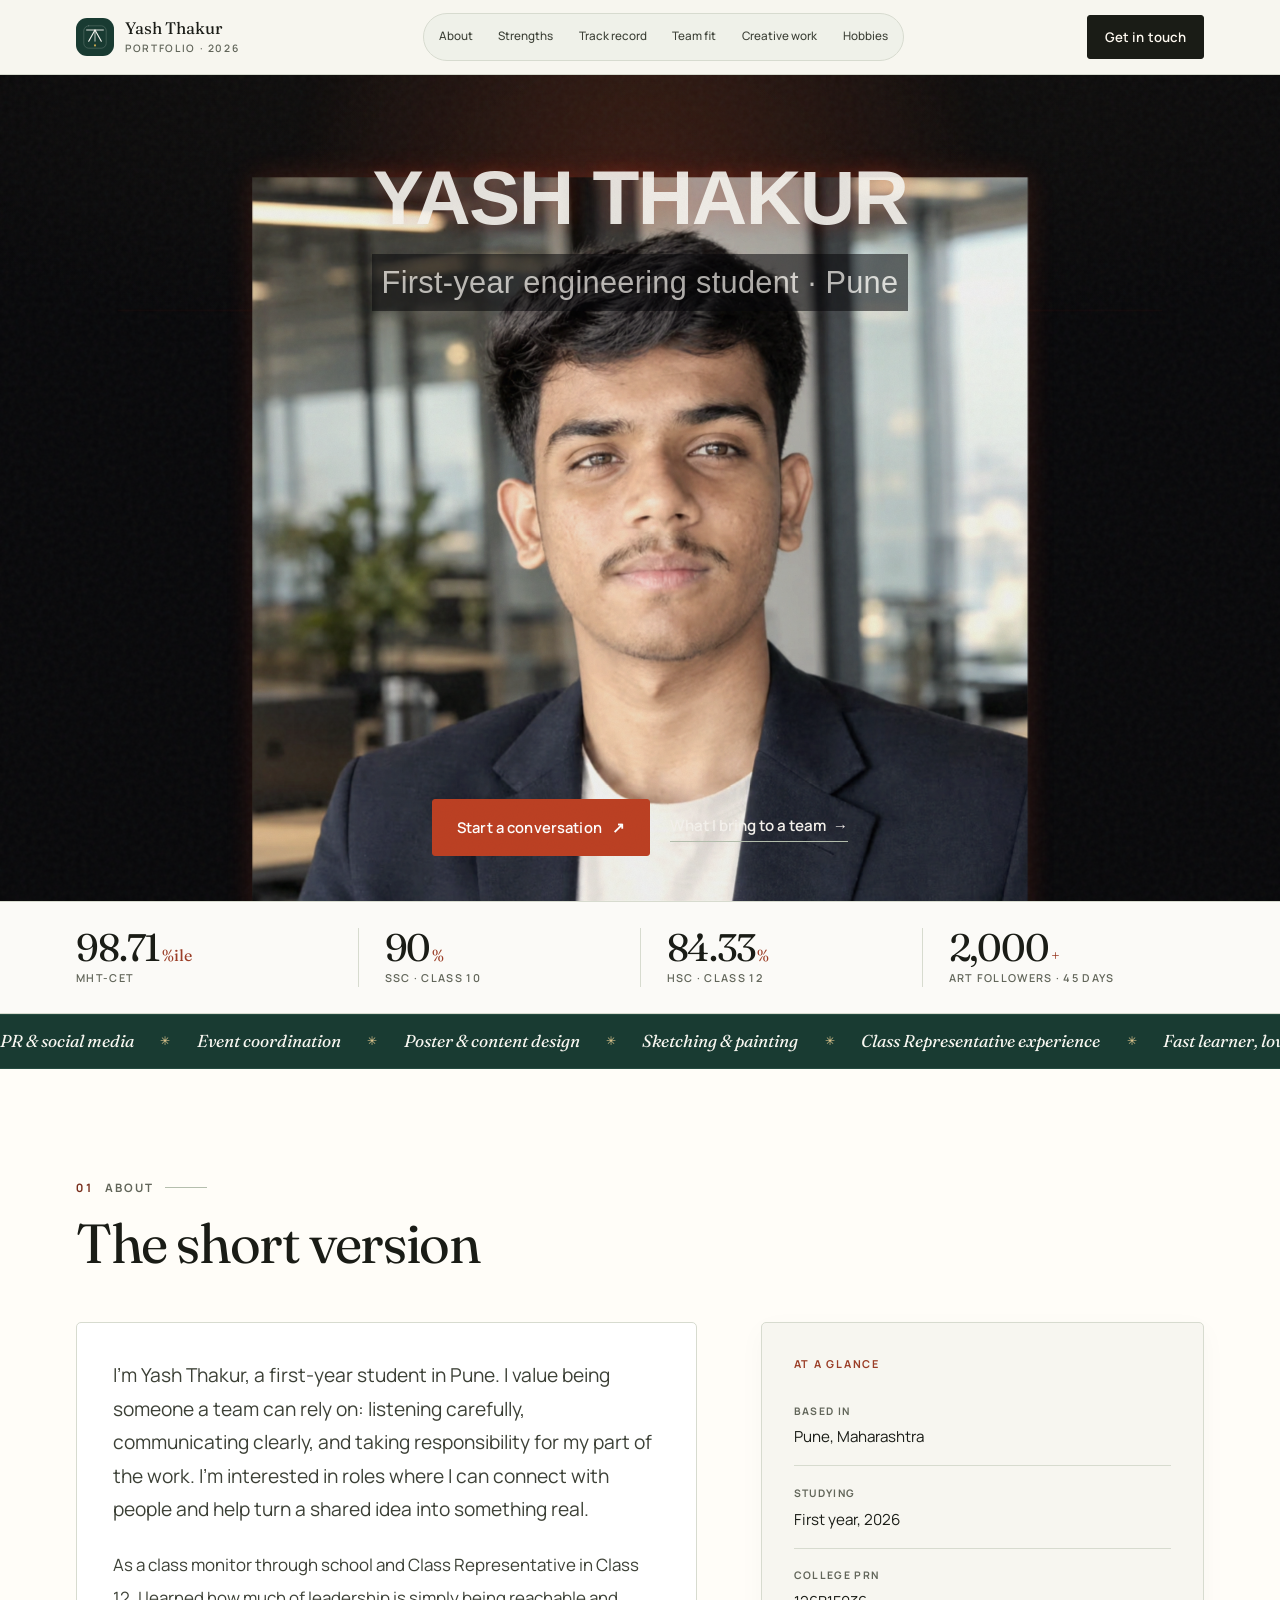
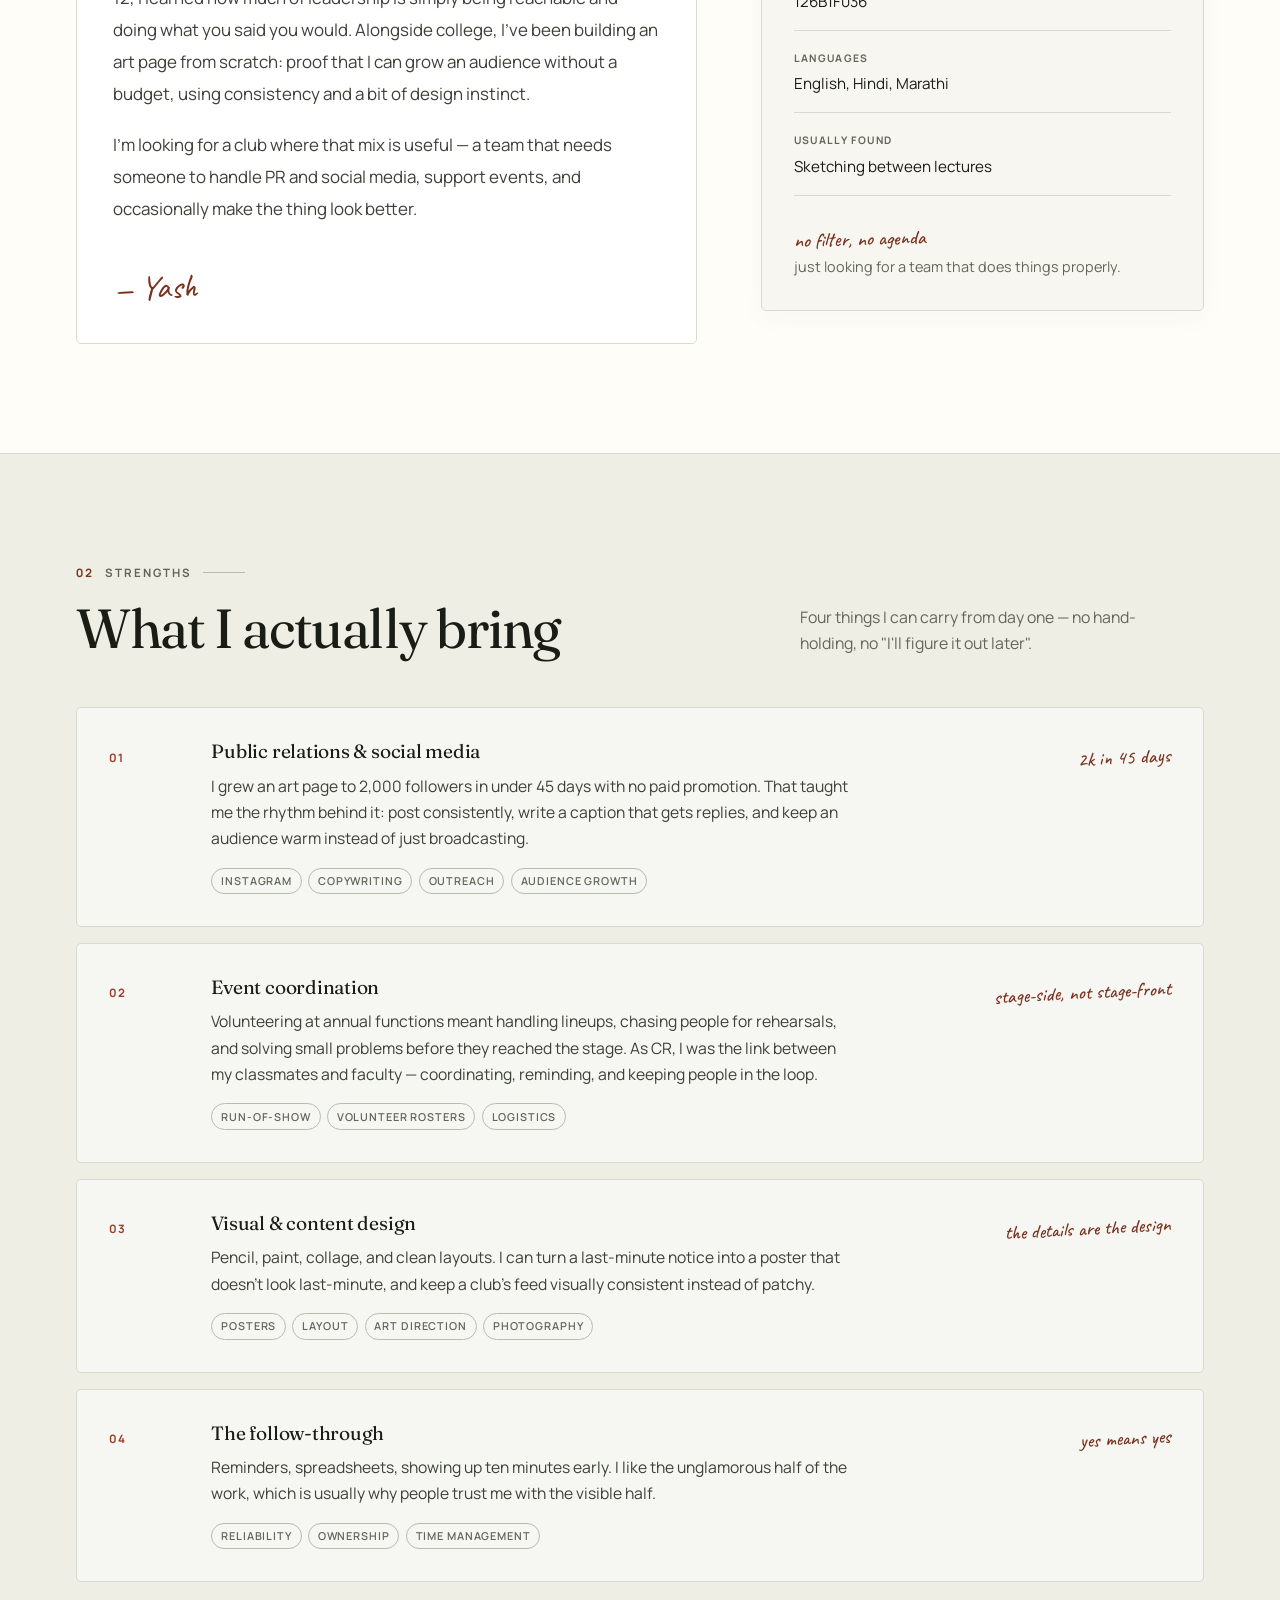
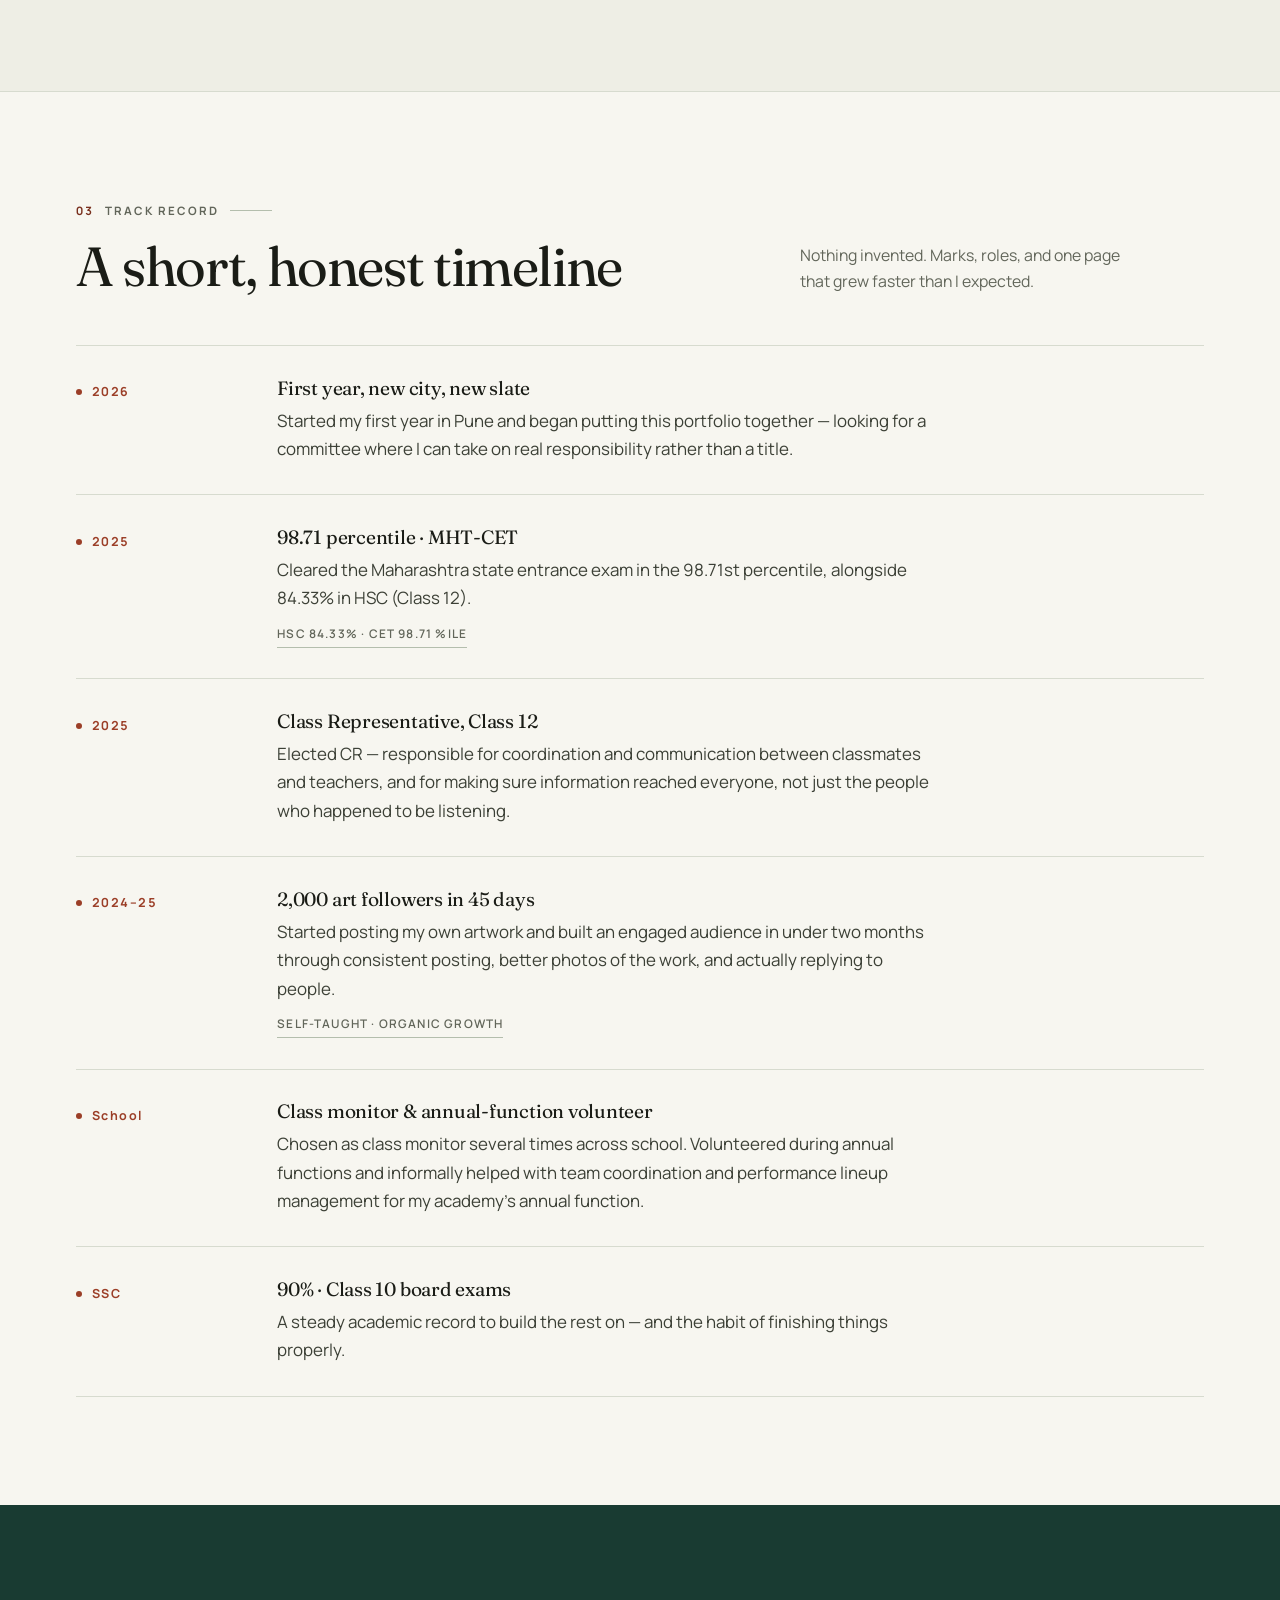
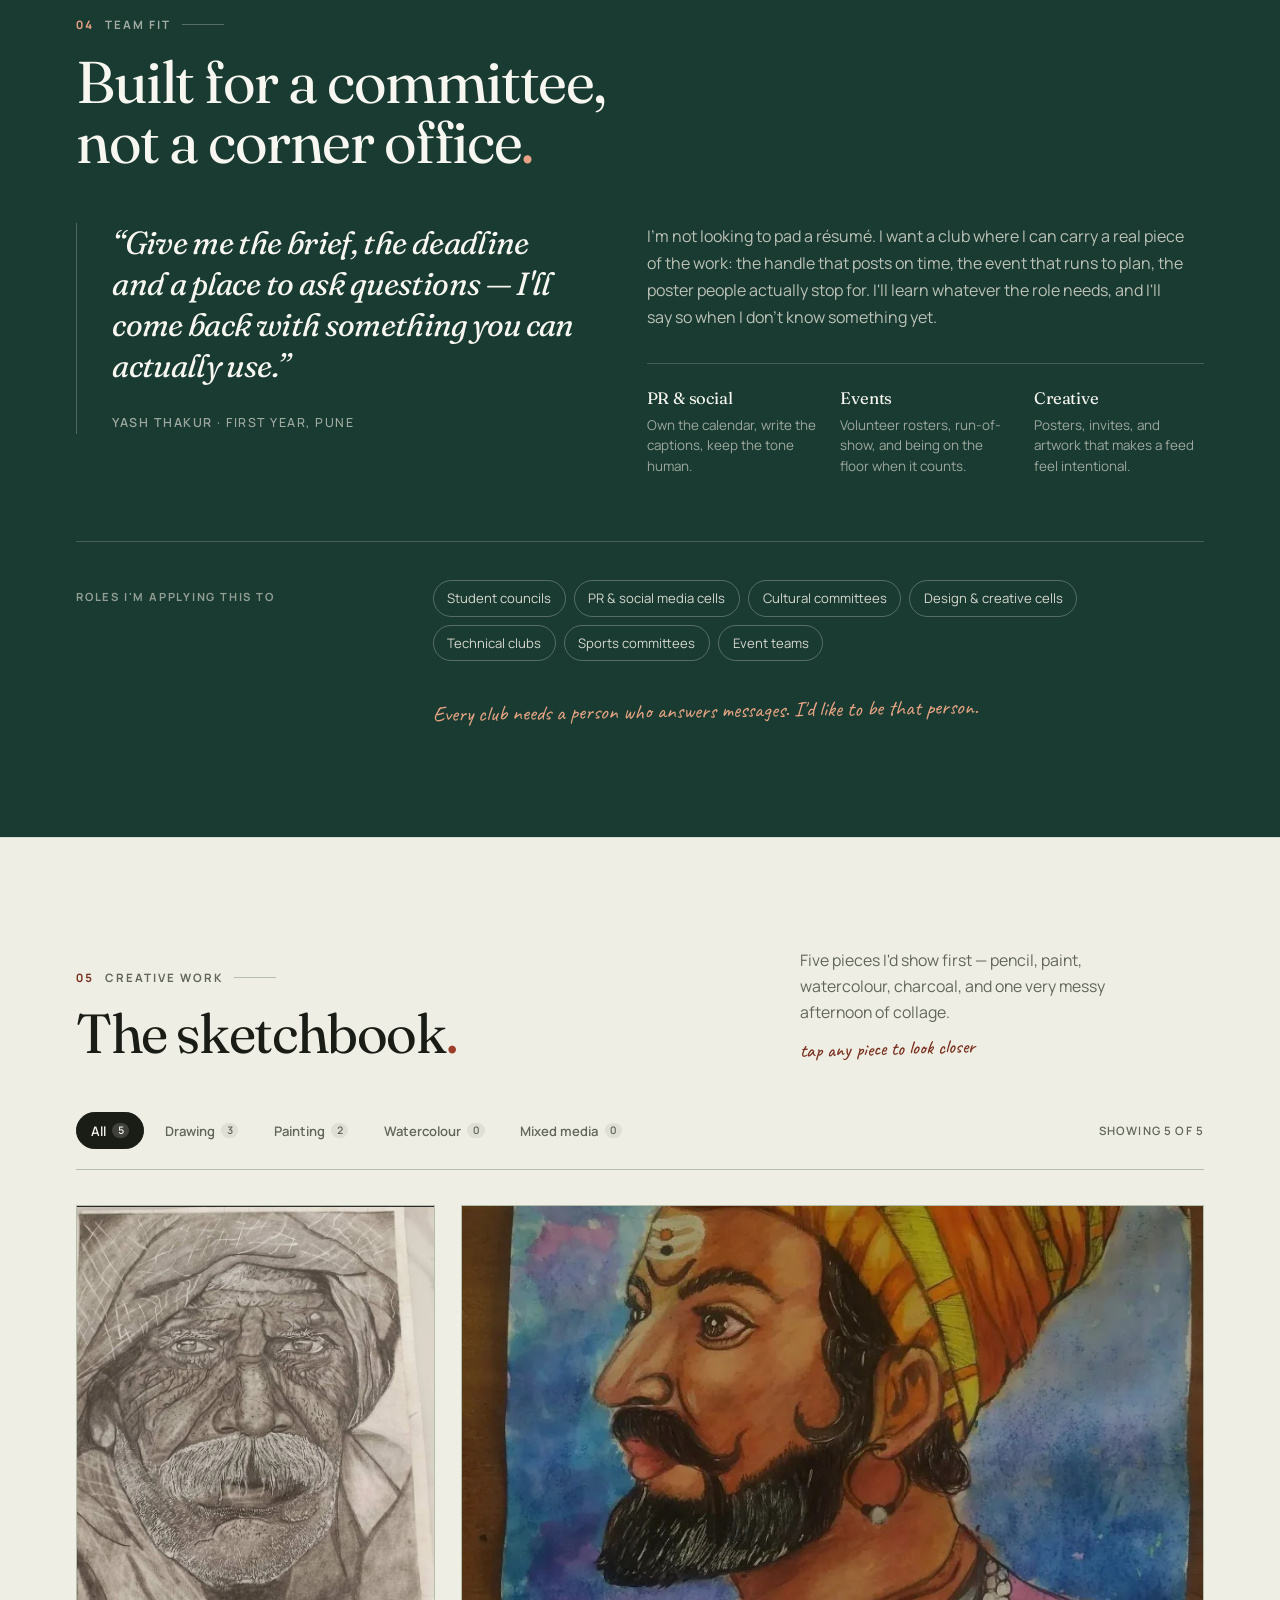
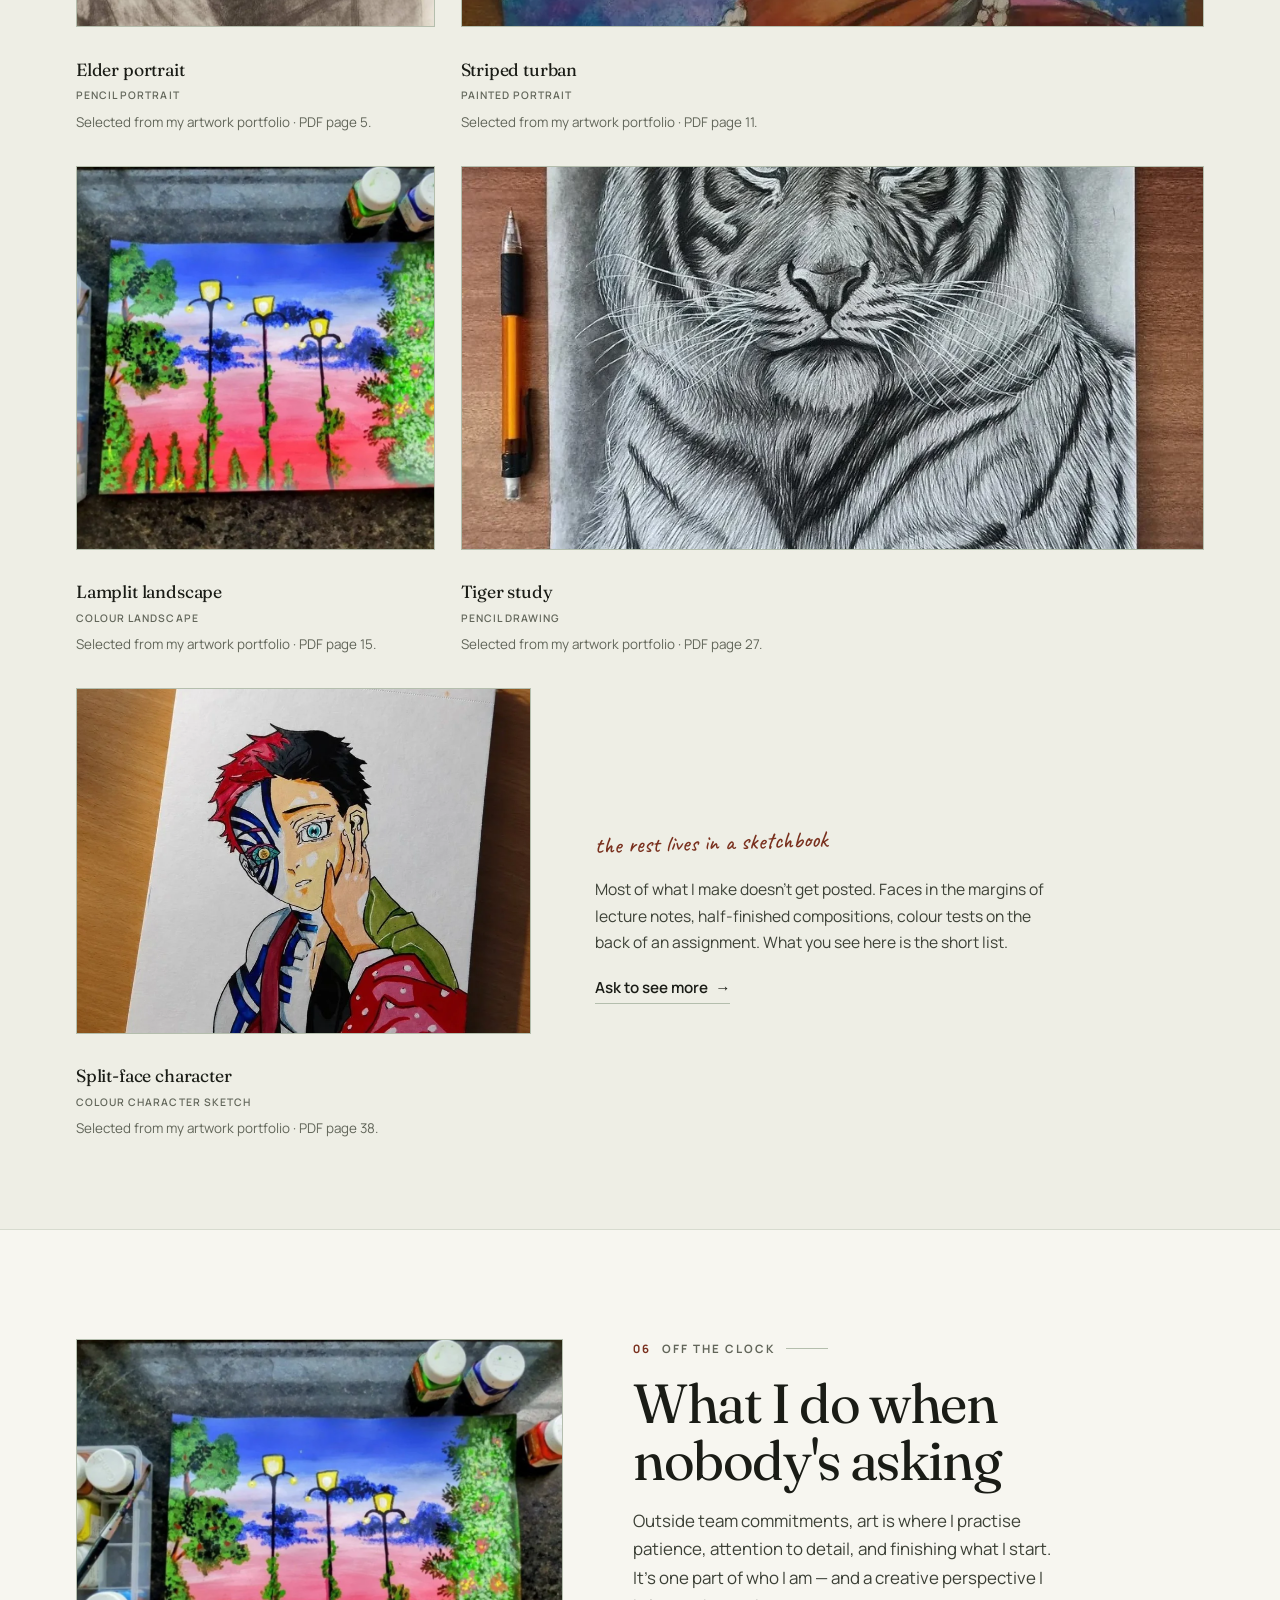
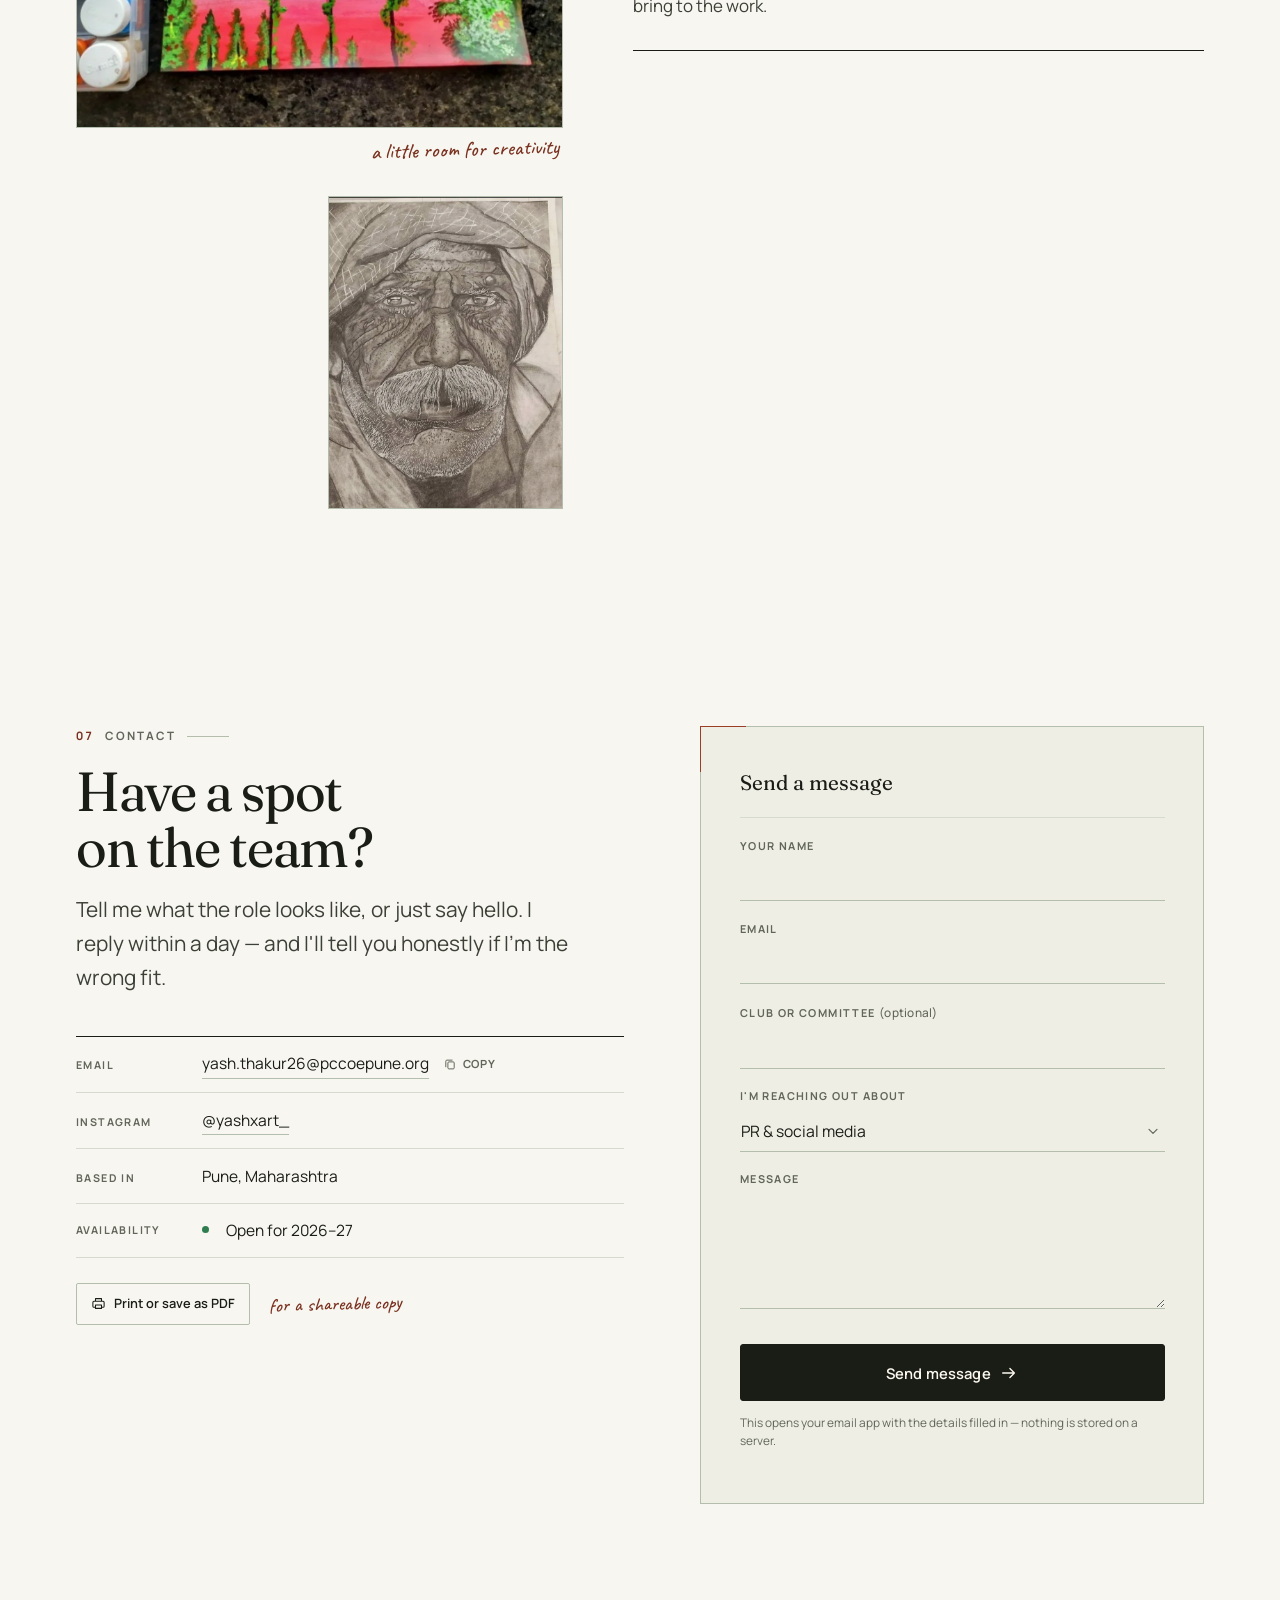
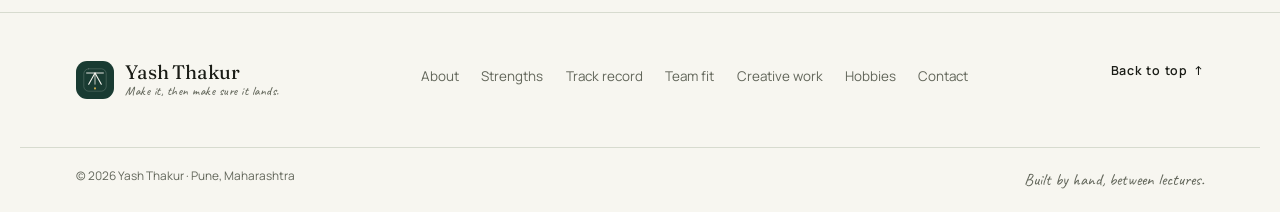
==== commit 6cf2cd13: "feat(hero): 7s portrait-reveal intro (dark field, warm backlight, tilt-up) Co-authored-by: arena-age" ====
--- a/index.html
+++ b/index.html
@@ -1,5 +1,5 @@
 <!DOCTYPE html>
-<html lang="en">
+<html lang="en" data-hero-reveal="on">
 <head>
 <meta charset="utf-8">
 <meta name="viewport" content="width=device-width, initial-scale=1">
@@ -9,12 +9,14 @@
 <meta property="og:type" content="website">
 <meta property="og:title" content="Yash Thakur — Student portfolio, first year 2026">
 <meta property="og:description" content="Clear communication, initiative, and follow-through. Meet Yash Thakur, a first-year student in Pune ready to contribute to a team.">
-<meta property="og:image" content="assets/img/lamplit-colourful-landscape.webp">
+<meta property="og:image" content="components/HeroPortraitReveal/assets/hero-poster-frame.png">
 <link rel="icon" href="assets/favicon.svg" type="image/svg+xml">
 <link rel="preload" href="assets/fonts/fraunces-normal.woff2" as="font" type="font/woff2" crossorigin>
 <link rel="preload" href="assets/fonts/manrope.woff2" as="font" type="font/woff2" crossorigin>
 <link rel="stylesheet" href="css/styles.css">
 <link rel="stylesheet" href="css/hero-intro.css">
+<link rel="stylesheet" href="components/HeroPortraitReveal/hero-portrait-reveal.css">
+<link rel="preload" as="image" href="components/HeroPortraitReveal/assets/yash-thakur-portrait.avif" type="image/avif" fetchpriority="high">
 <script>document.documentElement.classList.add('js')</script>
 <script src="js/main.js" defer></script>
 <script type="application/ld+json">
@@ -28,6 +30,7 @@
   "knowsAbout": ["Public relations", "Social media management", "Event coordination", "Illustration", "Painting"]
 }
 </script>
+<script src="components/HeroPortraitReveal/hero-portrait-reveal.js" defer></script>
 </head>
 <body>
 <a class="skip-link" href="#main">Skip to content</a>
@@ -87,8 +90,31 @@
 
 <main id="main">
 
-  <!-- ============ HERO ============ -->
-  <section class="hero" id="top" aria-labelledby="hero-title">
+  <!-- Portrait-reveal hero. Revert with data-hero-reveal="off" on <html>. -->
+  <div class="hero-stage" id="top">
+  <section class="hero-portrait-reveal" aria-labelledby="hero-reveal-title" data-hero-reveal-scene data-play="true">
+    <div class="hero-reveal__depth">
+      <div class="hero-reveal__backlight" aria-hidden="true"></div>
+      <div class="hero-reveal__bar" aria-hidden="true"></div>
+      <picture>
+        <source srcset="components/HeroPortraitReveal/assets/yash-thakur-portrait.avif" type="image/avif">
+        <source srcset="components/HeroPortraitReveal/assets/yash-thakur-portrait.webp" type="image/webp">
+        <img class="hero-reveal__portrait" src="components/HeroPortraitReveal/assets/yash-thakur-portrait.webp" alt="Portrait of Yash Thakur" width="1254" height="1254" fetchpriority="high" decoding="async">
+      </picture>
+    </div>
+    <div class="hero-reveal__grain" aria-hidden="true"></div>
+    <div class="hero-reveal__copy">
+      <h1 id="hero-reveal-title" class="hero-reveal__name"><span class="hero-reveal__word">YASH</span> <span class="hero-reveal__word">THAKUR</span></h1>
+      <p class="hero-reveal__subhead">First-year engineering student · Pune</p>
+    </div>
+    <div class="hero-reveal__actions">
+      <a class="btn" href="#contact" data-cta>Start a conversation <span aria-hidden="true">↗</span></a>
+      <a class="link-arrow" href="#strengths">What I bring to a team</a>
+    </div>
+    <button class="hero-reveal__skip" type="button" data-hero-skip>Skip intro</button>
+  </section>
+
+  <section class="hero hero-legacy" id="top-legacy" aria-labelledby="hero-title">
     <div class="wrap hero-grid">
       <div class="hero-copy">
         <p class="eyebrow hero-eyebrow">
@@ -122,6 +148,8 @@
       </aside>
     </div>
 
+  </section>
+
     <div class="stats-bar" role="group" aria-label="Key numbers">
       <div class="wrap stats-grid">
         <div class="stat">
@@ -142,7 +170,7 @@
         </div>
       </div>
     </div>
-  </section>
+  </div>
 
   <!-- ============ TICKER ============ -->
   <div class="ticker" role="region" aria-label="Ways I can contribute">
--- a/components/HeroPortraitReveal/hero-portrait-reveal.css
+++ b/components/HeroPortraitReveal/hero-portrait-reveal.css
@@ -0,0 +1,127 @@
+/* Self-contained dark-field portrait reveal. Revert by changing the html flag to "off". */
+.hero-portrait-reveal {
+  --hero-accent: #bc4023;
+  --hero-light: #f4f1ec;
+  --hero-shadow: #14131a;
+  --hero-duration: 7000ms;
+  position: relative;
+  isolation: isolate;
+  display: grid;
+  place-items: center;
+  min-height: min(900px, max(560px, calc(100svh - var(--header-h))));
+  overflow: clip;
+  color: var(--hero-light);
+  background: radial-gradient(ellipse 90% 42% at 50% 0%, #12100e 0%, transparent 80%), #08080a;
+  perspective: 1200px;
+}
+.hero-portrait-reveal[hidden] { display: none; }
+.hero-stage { display: flow-root; }
+.hero-portrait-reveal::before {
+  content: ""; position: absolute; inset: 0; z-index: -1; pointer-events: none;
+  background: radial-gradient(ellipse 46% 58% at 50% 22%, color-mix(in srgb, var(--hero-accent) 22%, transparent), transparent 60%);
+  mix-blend-mode: screen; opacity: .22;
+}
+.hero-reveal__depth {
+  position: absolute; inset: -8% 0 -4%; transform-origin: 50% 60%;
+  transform: translate3d(0, -2%, 0) rotateX(0deg) scale(1.02);
+}
+.hero-reveal__portrait {
+  position: absolute; left: 50%; bottom: -10%; width: min(86vw, 720px); height: 89%;
+  object-fit: cover; object-position: center 34%; transform: translateX(-50%);
+  background: #14131a url("assets/yash-thakur-lqip.webp") center / cover no-repeat;
+  filter: grayscale(.28) sepia(.14) saturate(1.18) contrast(1.06) drop-shadow(0 -2px 14px color-mix(in srgb, var(--hero-accent) 24%, transparent));
+  clip-path: ellipse(100% 100% at 50% 50%);
+  opacity: .94;
+}
+.hero-reveal__backlight {
+  position: absolute; top: 22%; left: 50%; width: min(90vw, 820px); aspect-ratio: 1;
+  transform: translate(-50%, -50%); border-radius: 50%; pointer-events: none;
+  background: radial-gradient(circle, color-mix(in srgb, var(--hero-accent) 22%, transparent), transparent 60%);
+  mix-blend-mode: screen; opacity: .94;
+}
+.hero-reveal__bar { position: absolute; top: 35%; left: 10%; width: 80%; height: 1px; background: color-mix(in srgb, var(--hero-accent) 12%, transparent); opacity: .8; }
+.hero-reveal__grain {
+  position: absolute; inset: 0; pointer-events: none; opacity: .08; z-index: 1;
+  background-image: url("data:image/svg+xml,%3Csvg viewBox='0 0 180 180' xmlns='http://www.w3.org/2000/svg'%3E%3Cfilter id='n'%3E%3CfeTurbulence type='fractalNoise' baseFrequency='.82' numOctaves='3' stitchTiles='stitch'/%3E%3C/filter%3E%3Crect width='100%25' height='100%25' filter='url(%23n)' opacity='.55'/%3E%3C/svg%3E");
+}
+.hero-reveal__copy {
+  position: absolute; z-index: 2; top: 10%; left: 50%; transform: translateX(-50%);
+  width: min(100% - 40px, 1080px); margin: 0; text-align: center;
+}
+.hero-reveal__name {
+  display: block; color: var(--hero-light); font-family: ui-sans-serif, Inter, "Helvetica Neue", Arial, sans-serif;
+  font-size: clamp(2.2rem, 6vw, 5.5rem); font-weight: 600; letter-spacing: -.02em; line-height: 1.02; opacity: .96;
+  text-shadow: 0 0 18px color-mix(in srgb, var(--hero-accent) 30%, transparent), 0 0 48px color-mix(in srgb, var(--hero-accent) 14%, transparent);
+}
+.hero-reveal__word { display: inline-block; }
+.hero-reveal__subhead {
+  display: table; margin: 1.1rem auto 0; padding: .2rem .6rem; color: rgba(244,241,236,.9); background: rgba(8,8,10,.7); opacity: .78;
+  font-family: ui-sans-serif, Inter, "Helvetica Neue", Arial, sans-serif;
+  font-size: clamp(.95rem, 2.4vw, 2.2rem); font-weight: 500; letter-spacing: .01em;
+}
+.hero-reveal__actions {
+  position: absolute; z-index: 3; bottom: clamp(1.25rem, 5vh, 3.5rem); left: 50%;
+  width: min(100% - 40px, 1080px); transform: translateX(-50%);
+  display: flex; justify-content: center; gap: 1.25rem; align-items: center; margin: 0;
+}
+.hero-reveal__actions a { color: var(--hero-light); }
+.hero-reveal__actions .btn { --btn-bg: var(--hero-accent); --btn-fg: #fff; border-color: var(--hero-accent); color: #fff; text-shadow: none; }
+.hero-reveal__actions .link-arrow { color: var(--hero-light); }
+.hero-reveal__skip {
+  position: absolute; z-index: 5; top: 1rem; right: var(--pad); padding: .5rem .75rem;
+  border: 1px solid rgba(244,241,236,.5); color: var(--hero-light); background: rgba(8,8,10,.64);
+  font: 600 .8rem/1.2 ui-sans-serif, Inter, Arial, sans-serif; cursor: pointer;
+}
+.hero-reveal__skip[hidden] { display: none; }
+.hero-reveal__skip:focus-visible, .hero-reveal__actions a:focus-visible { outline: 3px solid var(--hero-light); outline-offset: 3px; box-shadow: 0 0 0 3px #08080a; }
+.hero-portrait-reveal[data-play="true"] { --hero-playing: 1; }
+.hero-portrait-reveal[data-play="true"]::before { animation: hero-bloom var(--hero-duration) linear both; }
+.hero-portrait-reveal[data-play="true"] .hero-reveal__depth {
+  animation: hero-camera var(--hero-duration) cubic-bezier(.22,.61,.30,1) both; will-change: transform;
+}
+.hero-portrait-reveal[data-play="true"] .hero-reveal__backlight { animation: hero-light var(--hero-duration) linear both; }
+.hero-portrait-reveal[data-play="true"] .hero-reveal__portrait { animation: hero-portrait var(--hero-duration) linear both; }
+.hero-portrait-reveal[data-play="true"] .hero-reveal__word:first-child { animation: hero-word 900ms cubic-bezier(.22,.61,.30,1) 400ms both; }
+.hero-portrait-reveal[data-play="true"] .hero-reveal__word:last-child { animation: hero-word 900ms cubic-bezier(.22,.61,.30,1) 460ms both; }
+.hero-portrait-reveal[data-play="true"] .hero-reveal__name { animation: hero-glow var(--hero-duration) linear both; }
+.hero-portrait-reveal[data-play="true"] .hero-reveal__subhead { animation: hero-subhead 600ms cubic-bezier(.22,.61,.30,1) 2600ms both; }
+.hero-portrait-reveal.is-settled .hero-reveal__depth { transform: translate3d(0,-2%,0) rotateX(0) scale(1.02); }
+.hero-portrait-reveal.is-settled .hero-reveal__backlight { opacity: .94; }
+.hero-portrait-reveal.is-settled .hero-reveal__portrait { opacity: .94; clip-path: ellipse(100% 100% at 50% 50%); }
+.hero-portrait-reveal.is-settled .hero-reveal__word { opacity: .96; filter: none; transform: none; }
+.hero-portrait-reveal.is-settled .hero-reveal__subhead { opacity: .78; transform: none; }
+@keyframes hero-camera { from { transform: translate3d(0,8%,0) rotateX(6deg) scale(1.06); } to { transform: translate3d(0,-2%,0) rotateX(0deg) scale(1.02); } }
+@keyframes hero-bloom { 0%,8.5% { opacity: 0; } 9% { opacity: 1; } 100% { opacity: 1; } }
+@keyframes hero-light { 0%,8.5% { opacity: 0; } 9%,100% { opacity: .94; } }
+@keyframes hero-portrait { 0%,17% { opacity: 0; clip-path: ellipse(55% 55% at 50% 50%); } 31.5%,100% { opacity: .94; clip-path: ellipse(100% 100% at 50% 50%); } }
+@keyframes hero-word { from { opacity: 0; filter: blur(8px); transform: translateY(5px); } to { opacity: .96; filter: blur(0); transform: translateY(0); } }
+@keyframes hero-subhead { from { opacity: 0; transform: translateY(6px); } to { opacity: .62; transform: translateY(0); } }
+@keyframes hero-glow { 0%,78% { text-shadow: 0 0 18px color-mix(in srgb, var(--hero-accent) 30%, transparent), 0 0 48px color-mix(in srgb, var(--hero-accent) 14%, transparent); } 85% { text-shadow: 0 0 19px color-mix(in srgb, var(--hero-accent) 32%, transparent), 0 0 51px color-mix(in srgb, var(--hero-accent) 15%, transparent); } 92% { text-shadow: 0 0 17px color-mix(in srgb, var(--hero-accent) 28%, transparent), 0 0 45px color-mix(in srgb, var(--hero-accent) 13%, transparent); } 100% { text-shadow: 0 0 18px color-mix(in srgb, var(--hero-accent) 30%, transparent), 0 0 48px color-mix(in srgb, var(--hero-accent) 14%, transparent); } }
+html[data-hero-reveal="on"] .hero-legacy { display: none; }
+html[data-hero-reveal="off"] .hero-portrait-reveal { display: none; }
+@media (max-width: 480px) {
+  .hero-reveal__depth { inset: -5% 0 -2%; }
+  .hero-reveal__portrait { width: 100vw; height: 78%; bottom: -5%; object-position: center 31%; }
+  .hero-reveal__copy { top: 9%; width: calc(100% - 32px); }
+  .hero-reveal__actions { flex-direction: column; gap: .7rem; bottom: 1rem; }
+  .hero-reveal__grain { display: none; }
+  @keyframes hero-camera { from { transform: translate3d(0,4.8%,0) rotateX(4deg) scale(1.04); } to { transform: translate3d(0,-1.2%,0) rotateX(0deg) scale(1.012); } }
+}
+@media (min-width: 481px) and (max-width: 1024px) {
+  .hero-reveal__portrait { width: min(90vw, 680px); height: 86%; }
+  .hero-reveal__copy { width: min(100% - 56px, 900px); }
+}
+@media (min-width: 1025px) { .hero-reveal__portrait { width: min(68vw, 760px); } }
+@media (prefers-reduced-motion: reduce) {
+  .hero-portrait-reveal[data-play="true"]::before,
+  .hero-portrait-reveal[data-play="true"] .hero-reveal__depth,
+  .hero-portrait-reveal[data-play="true"] .hero-reveal__backlight,
+  .hero-portrait-reveal[data-play="true"] .hero-reveal__portrait,
+  .hero-portrait-reveal[data-play="true"] .hero-reveal__word,
+  .hero-portrait-reveal[data-play="true"] .hero-reveal__name,
+  .hero-portrait-reveal[data-play="true"] .hero-reveal__subhead { animation: none !important; }
+  .hero-reveal__depth { transform: none; }
+  .hero-reveal__portrait { opacity: .94; clip-path: ellipse(100% 100% at 50% 50%); }
+  .hero-reveal__word { opacity: .96; filter: none; transform: none; }
+  .hero-reveal__subhead { opacity: .78; transform: none; }
+}
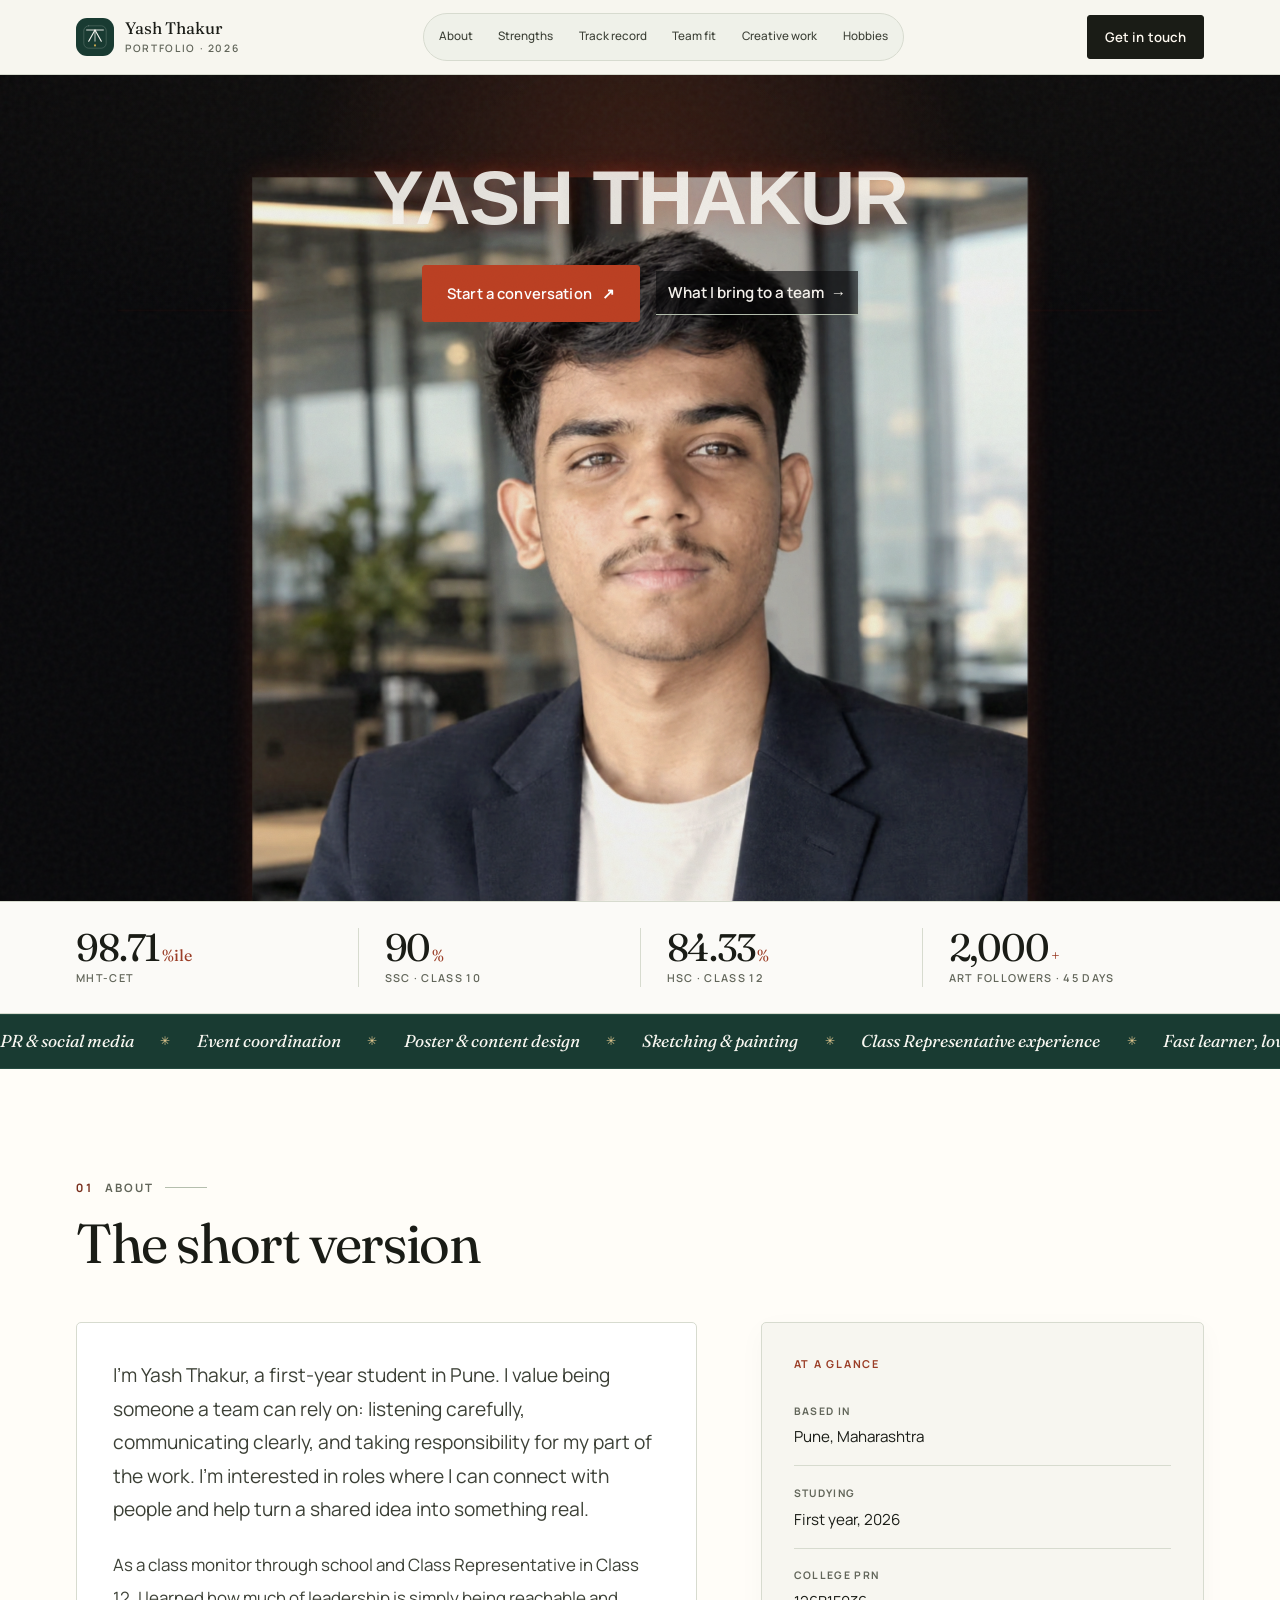
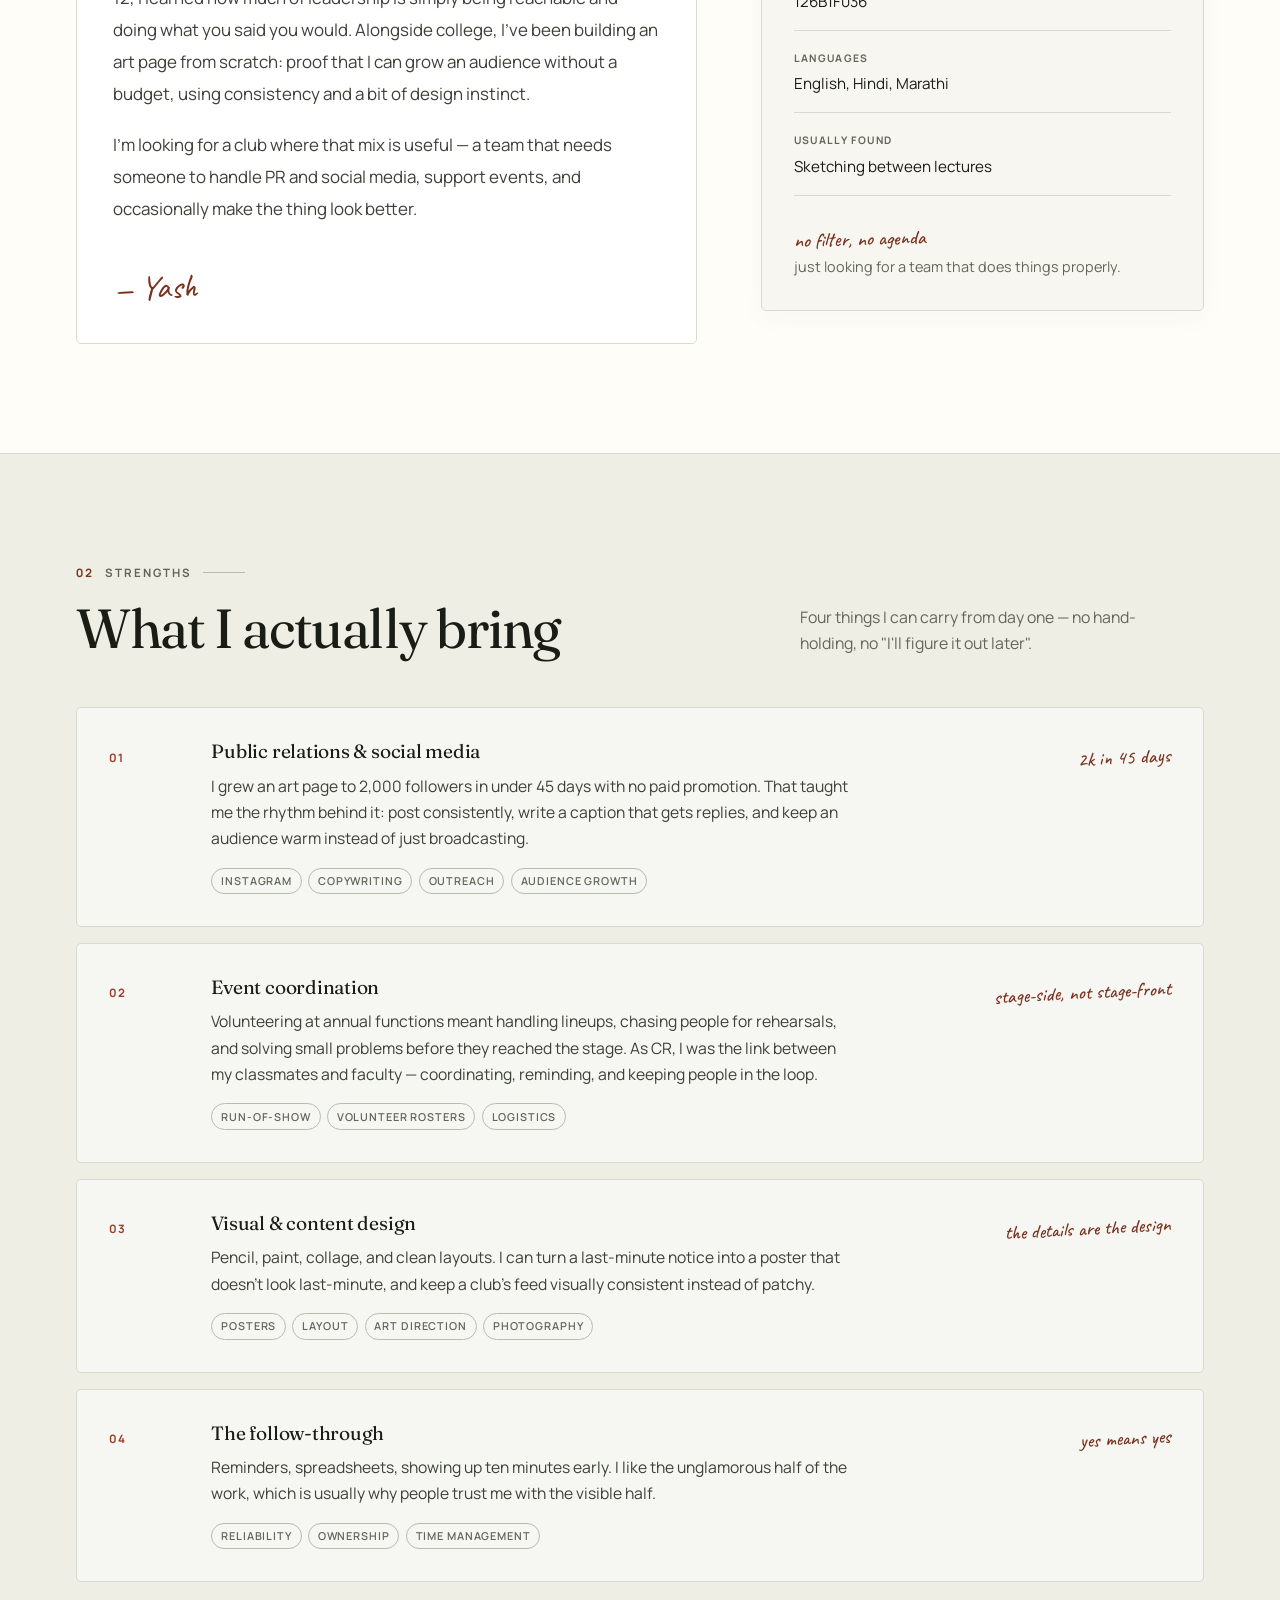
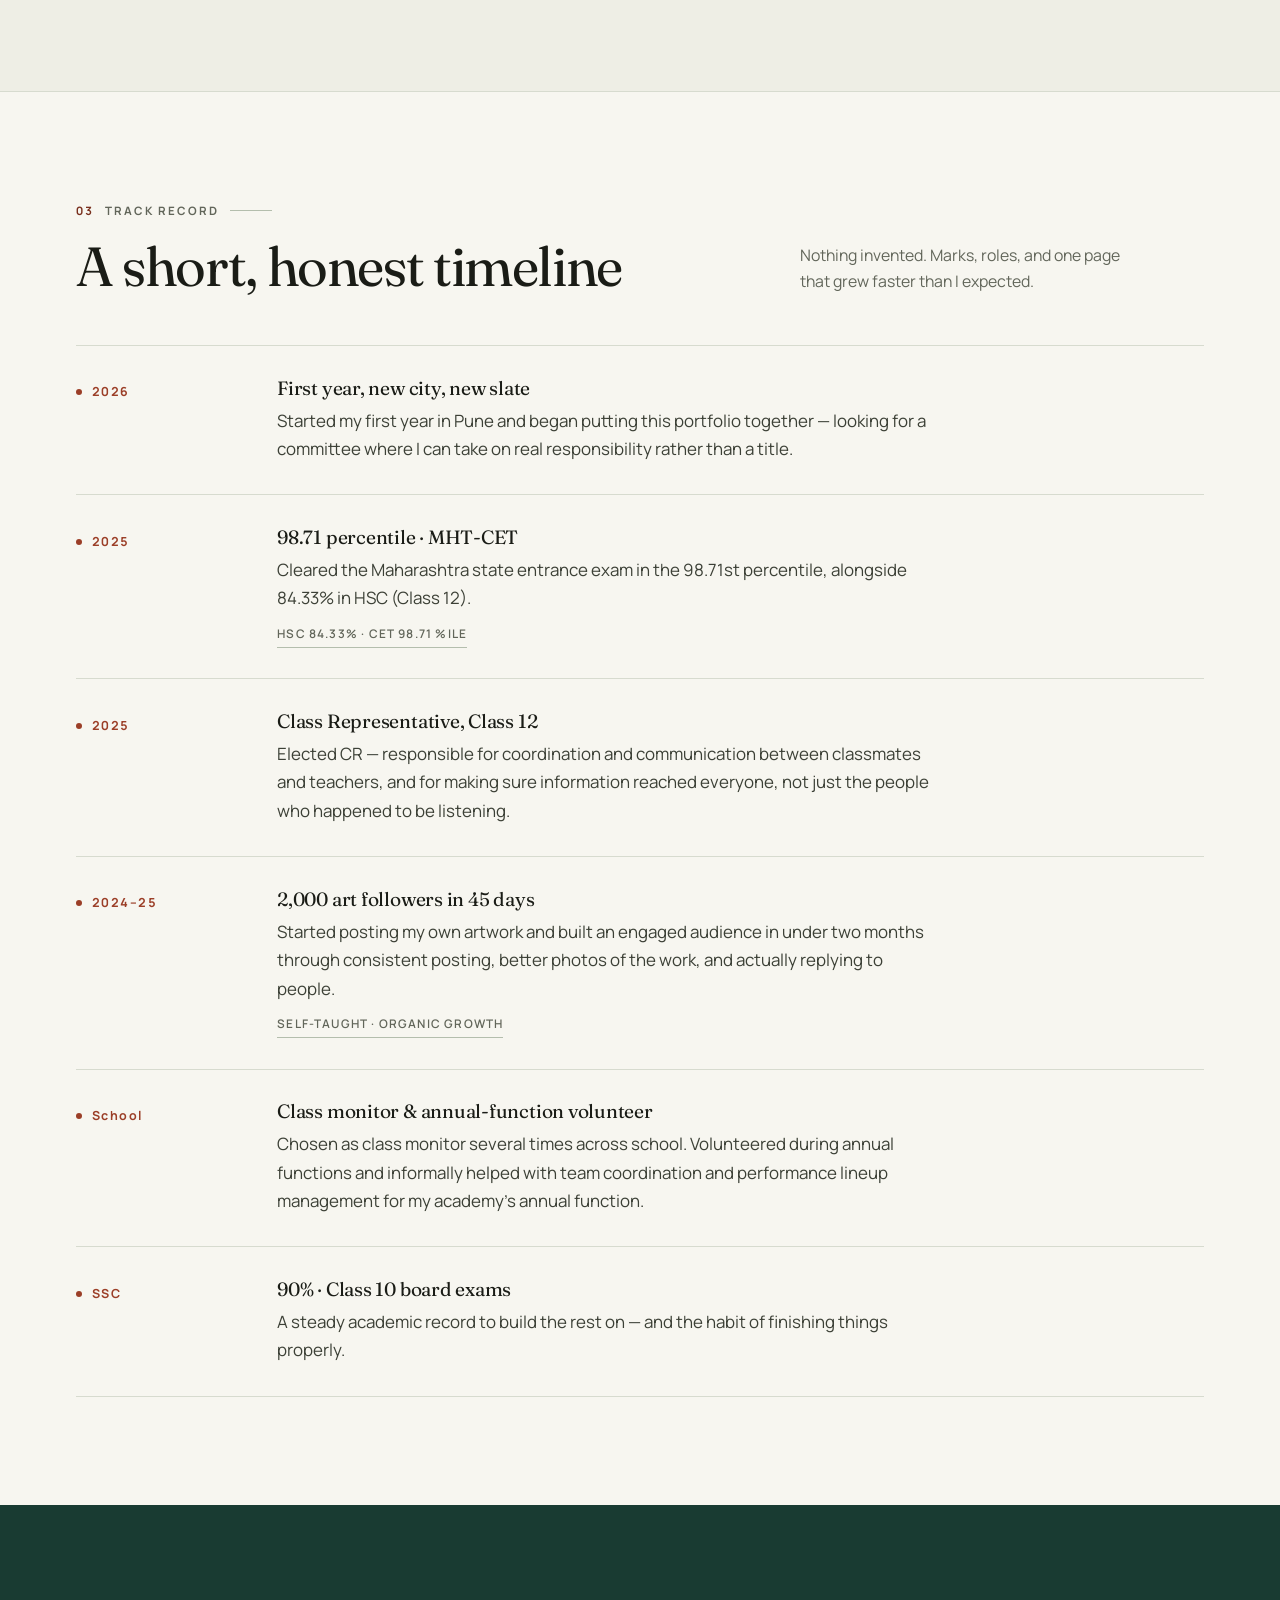
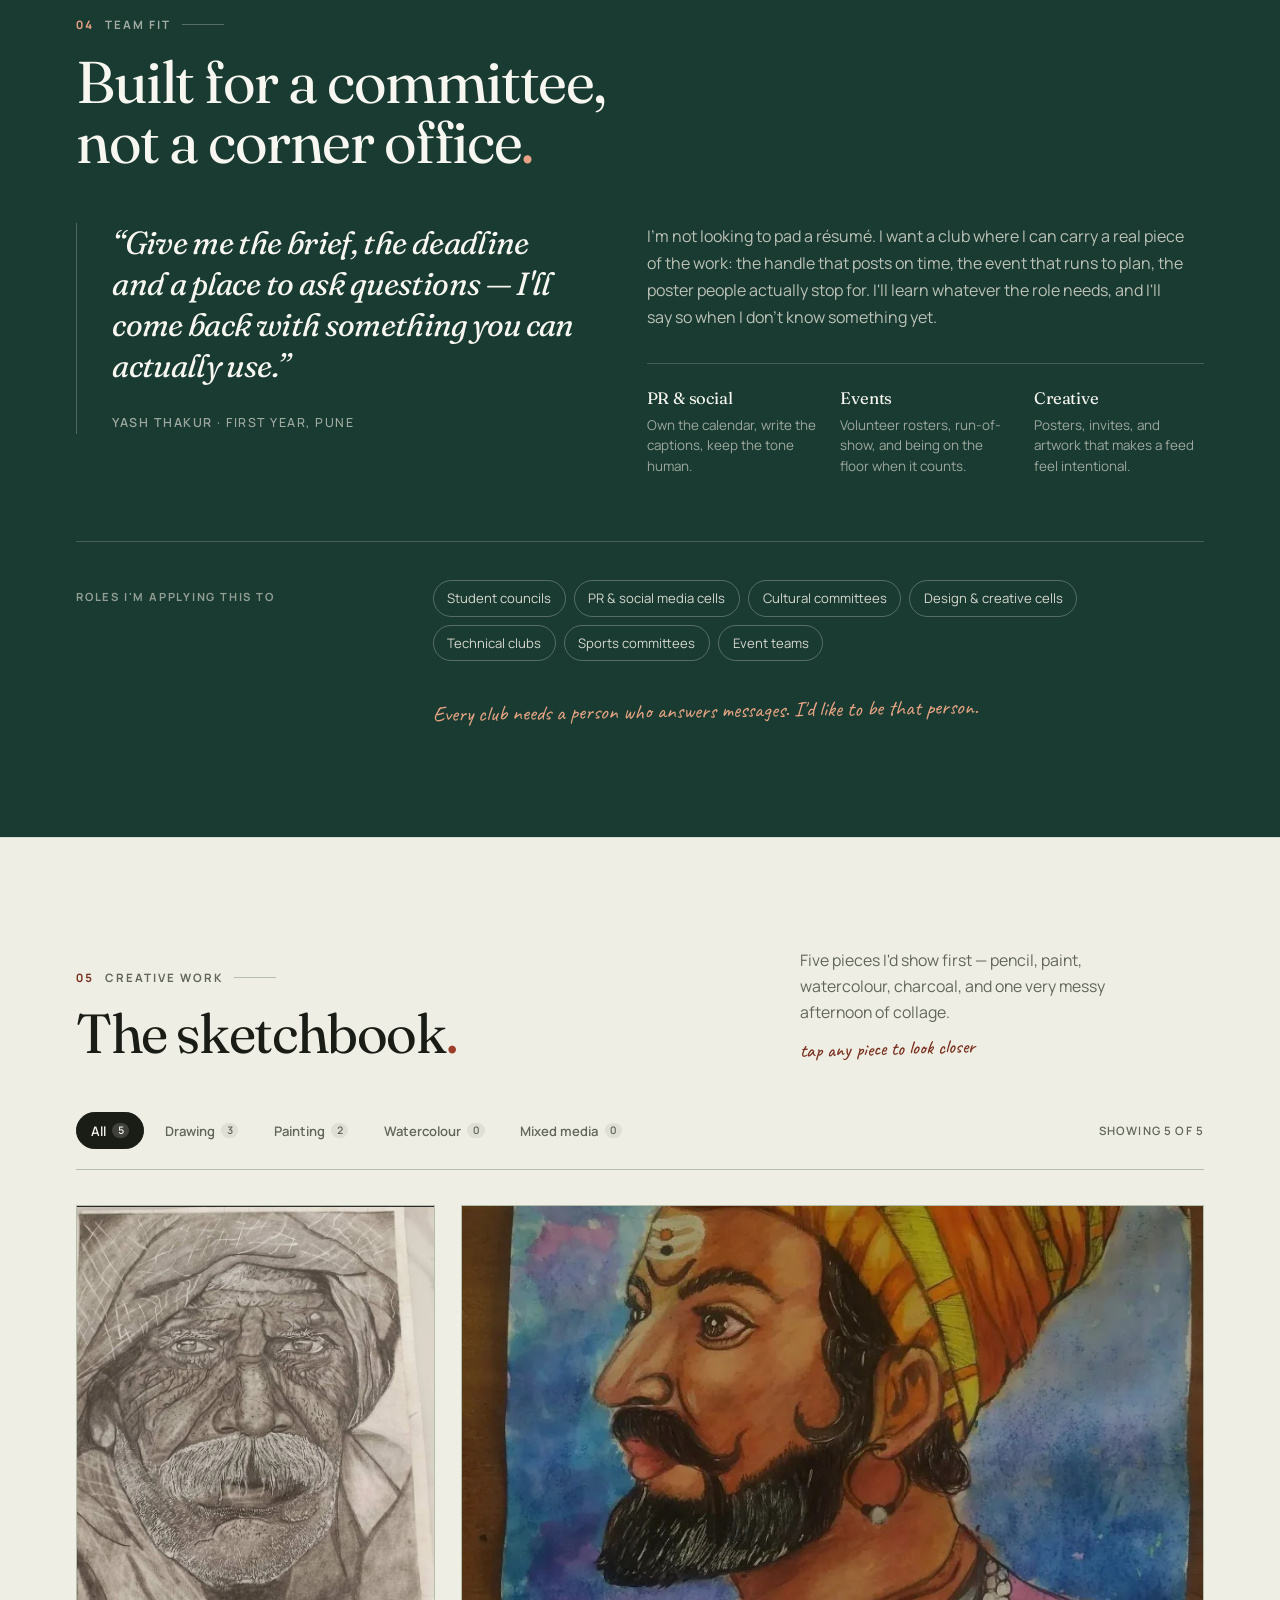
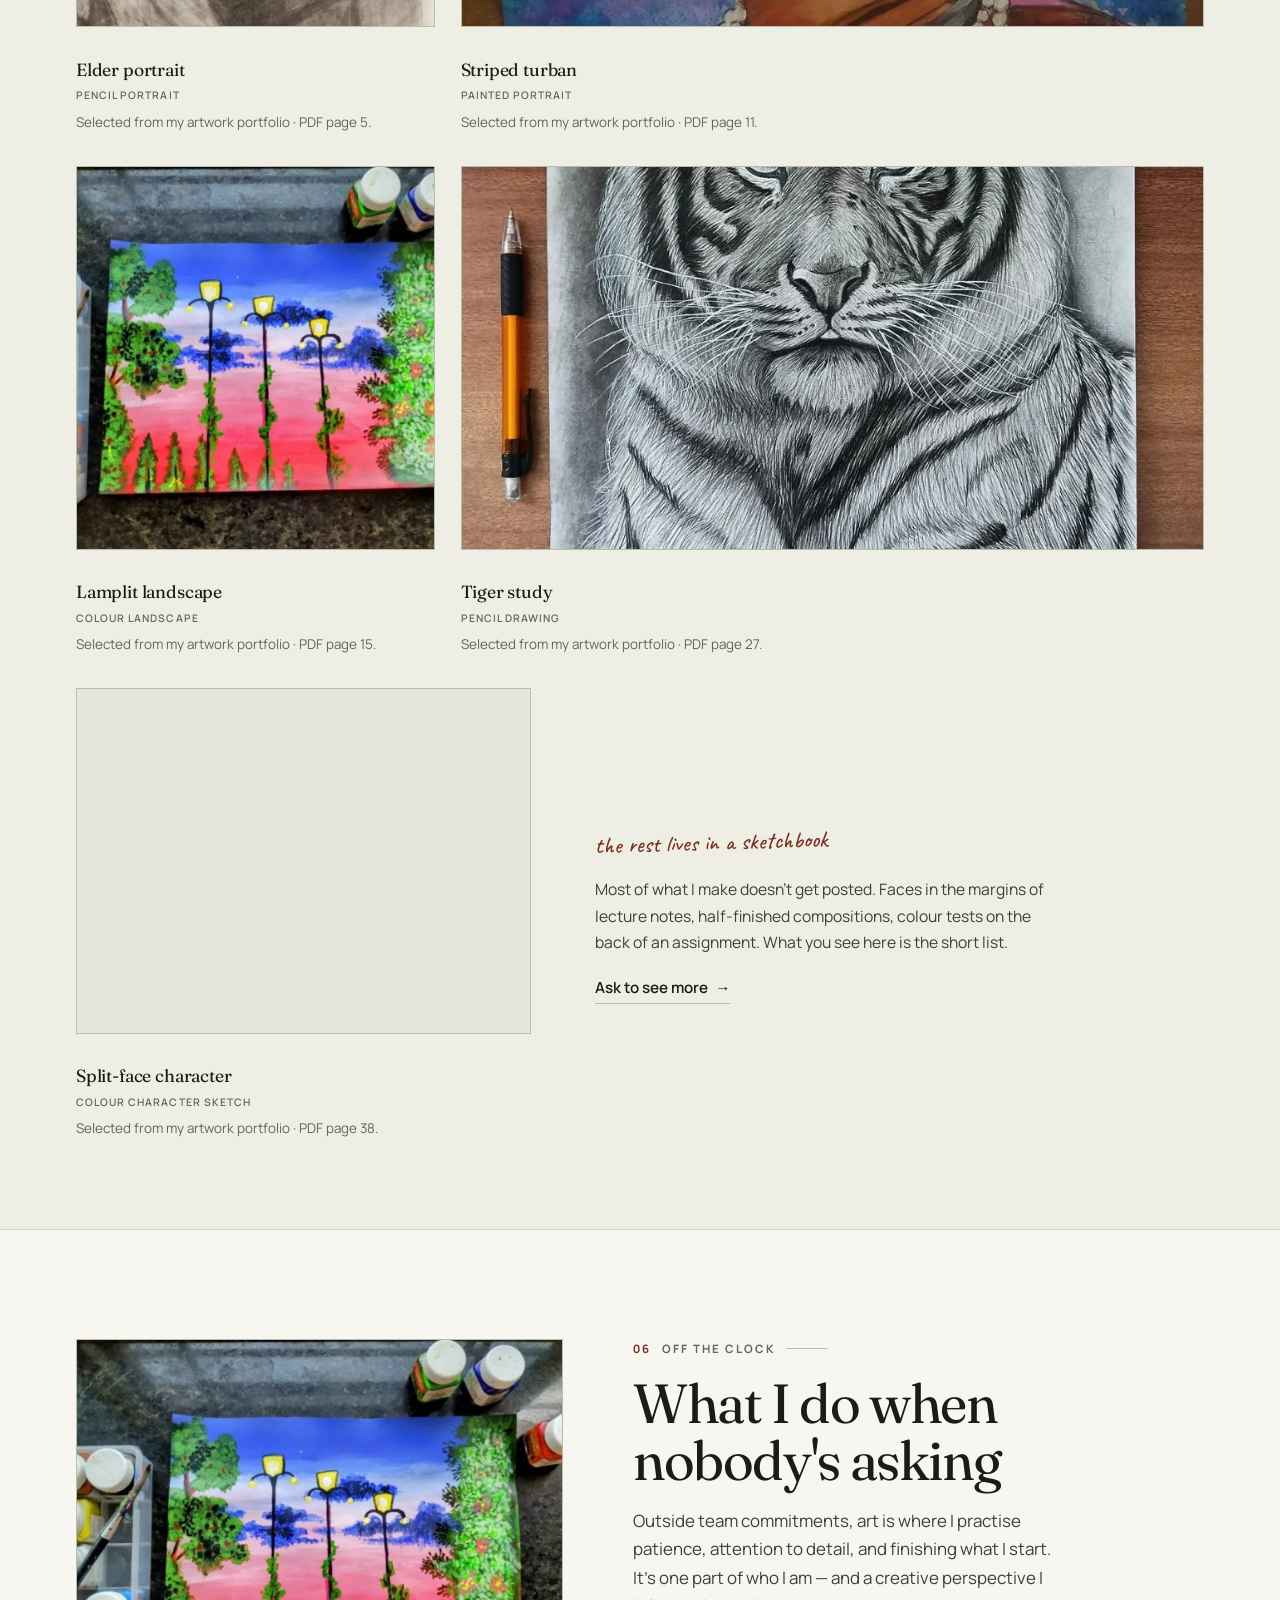
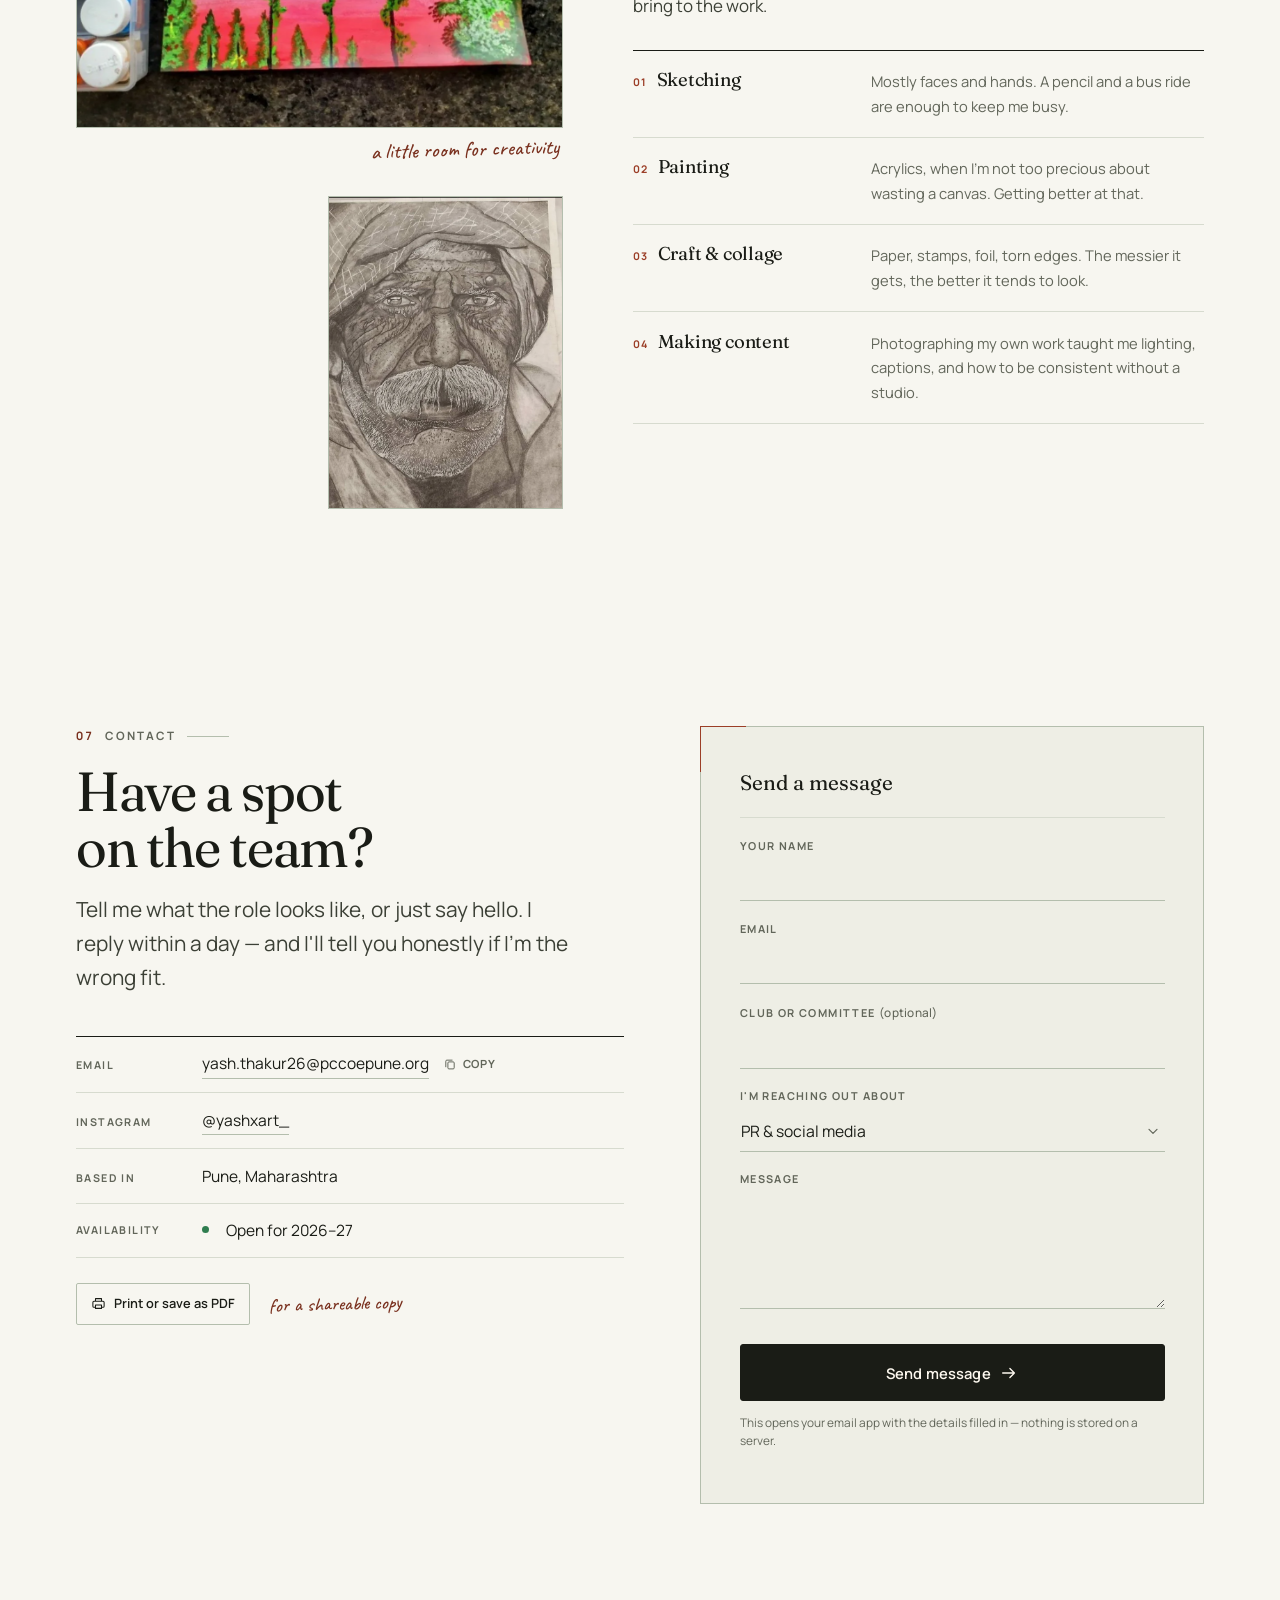
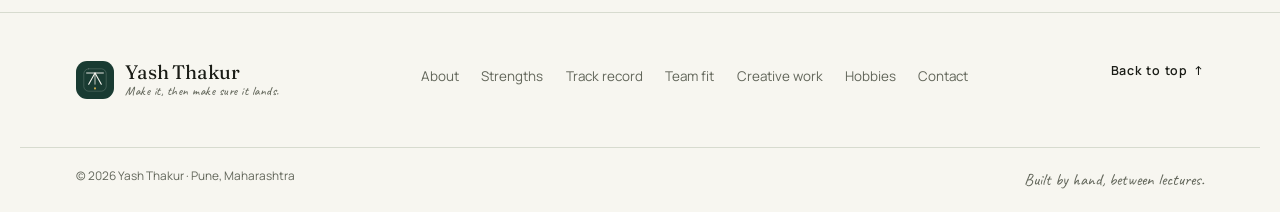
==== commit 118b77ee: "refine(hero): move actions under name and remove student subtitle Co-authored-by: arena-agent <29705" ====
--- a/index.html
+++ b/index.html
@@ -105,11 +105,10 @@
     <div class="hero-reveal__grain" aria-hidden="true"></div>
     <div class="hero-reveal__copy">
       <h1 id="hero-reveal-title" class="hero-reveal__name"><span class="hero-reveal__word">YASH</span> <span class="hero-reveal__word">THAKUR</span></h1>
-      <p class="hero-reveal__subhead">First-year engineering student · Pune</p>
-    </div>
-    <div class="hero-reveal__actions">
-      <a class="btn" href="#contact" data-cta>Start a conversation <span aria-hidden="true">↗</span></a>
-      <a class="link-arrow" href="#strengths">What I bring to a team</a>
+      <div class="hero-reveal__actions">
+        <a class="btn" href="#contact" data-cta>Start a conversation <span aria-hidden="true">↗</span></a>
+        <a class="link-arrow" href="#strengths">What I bring to a team</a>
+      </div>
     </div>
     <button class="hero-reveal__skip" type="button" data-hero-skip>Skip intro</button>
   </section>
--- a/components/HeroPortraitReveal/hero-portrait-reveal.css
+++ b/components/HeroPortraitReveal/hero-portrait-reveal.css
@@ -54,19 +54,13 @@
   text-shadow: 0 0 18px color-mix(in srgb, var(--hero-accent) 30%, transparent), 0 0 48px color-mix(in srgb, var(--hero-accent) 14%, transparent);
 }
 .hero-reveal__word { display: inline-block; }
-.hero-reveal__subhead {
-  display: table; margin: 1.1rem auto 0; padding: .2rem .6rem; color: rgba(244,241,236,.9); background: rgba(8,8,10,.7); opacity: .78;
-  font-family: ui-sans-serif, Inter, "Helvetica Neue", Arial, sans-serif;
-  font-size: clamp(.95rem, 2.4vw, 2.2rem); font-weight: 500; letter-spacing: .01em;
-}
 .hero-reveal__actions {
-  position: absolute; z-index: 3; bottom: clamp(1.25rem, 5vh, 3.5rem); left: 50%;
-  width: min(100% - 40px, 1080px); transform: translateX(-50%);
-  display: flex; justify-content: center; gap: 1.25rem; align-items: center; margin: 0;
+  position: relative; z-index: 3; width: 100%; margin-top: clamp(1.15rem, 2.5vw, 1.8rem);
+  display: flex; justify-content: center; gap: 1rem; align-items: center;
 }
 .hero-reveal__actions a { color: var(--hero-light); }
 .hero-reveal__actions .btn { --btn-bg: var(--hero-accent); --btn-fg: #fff; border-color: var(--hero-accent); color: #fff; text-shadow: none; }
-.hero-reveal__actions .link-arrow { color: var(--hero-light); }
+.hero-reveal__actions .link-arrow { color: var(--hero-light); padding: .55rem .75rem; background: rgba(8,8,10,.58); }
 .hero-reveal__skip {
   position: absolute; z-index: 5; top: 1rem; right: var(--pad); padding: .5rem .75rem;
   border: 1px solid rgba(244,241,236,.5); color: var(--hero-light); background: rgba(8,8,10,.64);
@@ -74,7 +68,6 @@
 }
 .hero-reveal__skip[hidden] { display: none; }
 .hero-reveal__skip:focus-visible, .hero-reveal__actions a:focus-visible { outline: 3px solid var(--hero-light); outline-offset: 3px; box-shadow: 0 0 0 3px #08080a; }
-.hero-portrait-reveal[data-play="true"] { --hero-playing: 1; }
 .hero-portrait-reveal[data-play="true"]::before { animation: hero-bloom var(--hero-duration) linear both; }
 .hero-portrait-reveal[data-play="true"] .hero-reveal__depth {
   animation: hero-camera var(--hero-duration) cubic-bezier(.22,.61,.30,1) both; will-change: transform;
@@ -84,18 +77,15 @@
 .hero-portrait-reveal[data-play="true"] .hero-reveal__word:first-child { animation: hero-word 900ms cubic-bezier(.22,.61,.30,1) 400ms both; }
 .hero-portrait-reveal[data-play="true"] .hero-reveal__word:last-child { animation: hero-word 900ms cubic-bezier(.22,.61,.30,1) 460ms both; }
 .hero-portrait-reveal[data-play="true"] .hero-reveal__name { animation: hero-glow var(--hero-duration) linear both; }
-.hero-portrait-reveal[data-play="true"] .hero-reveal__subhead { animation: hero-subhead 600ms cubic-bezier(.22,.61,.30,1) 2600ms both; }
 .hero-portrait-reveal.is-settled .hero-reveal__depth { transform: translate3d(0,-2%,0) rotateX(0) scale(1.02); }
 .hero-portrait-reveal.is-settled .hero-reveal__backlight { opacity: .94; }
 .hero-portrait-reveal.is-settled .hero-reveal__portrait { opacity: .94; clip-path: ellipse(100% 100% at 50% 50%); }
 .hero-portrait-reveal.is-settled .hero-reveal__word { opacity: .96; filter: none; transform: none; }
-.hero-portrait-reveal.is-settled .hero-reveal__subhead { opacity: .78; transform: none; }
 @keyframes hero-camera { from { transform: translate3d(0,8%,0) rotateX(6deg) scale(1.06); } to { transform: translate3d(0,-2%,0) rotateX(0deg) scale(1.02); } }
 @keyframes hero-bloom { 0%,8.5% { opacity: 0; } 9% { opacity: 1; } 100% { opacity: 1; } }
 @keyframes hero-light { 0%,8.5% { opacity: 0; } 9%,100% { opacity: .94; } }
 @keyframes hero-portrait { 0%,17% { opacity: 0; clip-path: ellipse(55% 55% at 50% 50%); } 31.5%,100% { opacity: .94; clip-path: ellipse(100% 100% at 50% 50%); } }
 @keyframes hero-word { from { opacity: 0; filter: blur(8px); transform: translateY(5px); } to { opacity: .96; filter: blur(0); transform: translateY(0); } }
-@keyframes hero-subhead { from { opacity: 0; transform: translateY(6px); } to { opacity: .62; transform: translateY(0); } }
 @keyframes hero-glow { 0%,78% { text-shadow: 0 0 18px color-mix(in srgb, var(--hero-accent) 30%, transparent), 0 0 48px color-mix(in srgb, var(--hero-accent) 14%, transparent); } 85% { text-shadow: 0 0 19px color-mix(in srgb, var(--hero-accent) 32%, transparent), 0 0 51px color-mix(in srgb, var(--hero-accent) 15%, transparent); } 92% { text-shadow: 0 0 17px color-mix(in srgb, var(--hero-accent) 28%, transparent), 0 0 45px color-mix(in srgb, var(--hero-accent) 13%, transparent); } 100% { text-shadow: 0 0 18px color-mix(in srgb, var(--hero-accent) 30%, transparent), 0 0 48px color-mix(in srgb, var(--hero-accent) 14%, transparent); } }
 html[data-hero-reveal="on"] .hero-legacy { display: none; }
 html[data-hero-reveal="off"] .hero-portrait-reveal { display: none; }
@@ -103,7 +93,7 @@
   .hero-reveal__depth { inset: -5% 0 -2%; }
   .hero-reveal__portrait { width: 100vw; height: 78%; bottom: -5%; object-position: center 31%; }
   .hero-reveal__copy { top: 9%; width: calc(100% - 32px); }
-  .hero-reveal__actions { flex-direction: column; gap: .7rem; bottom: 1rem; }
+  .hero-reveal__actions { flex-direction: column; gap: .7rem; margin-top: 1rem; }
   .hero-reveal__grain { display: none; }
   @keyframes hero-camera { from { transform: translate3d(0,4.8%,0) rotateX(4deg) scale(1.04); } to { transform: translate3d(0,-1.2%,0) rotateX(0deg) scale(1.012); } }
 }
@@ -118,10 +108,8 @@
   .hero-portrait-reveal[data-play="true"] .hero-reveal__backlight,
   .hero-portrait-reveal[data-play="true"] .hero-reveal__portrait,
   .hero-portrait-reveal[data-play="true"] .hero-reveal__word,
-  .hero-portrait-reveal[data-play="true"] .hero-reveal__name,
-  .hero-portrait-reveal[data-play="true"] .hero-reveal__subhead { animation: none !important; }
+  .hero-portrait-reveal[data-play="true"] .hero-reveal__name { animation: none !important; }
   .hero-reveal__depth { transform: none; }
   .hero-reveal__portrait { opacity: .94; clip-path: ellipse(100% 100% at 50% 50%); }
   .hero-reveal__word { opacity: .96; filter: none; transform: none; }
-  .hero-reveal__subhead { opacity: .78; transform: none; }
 }
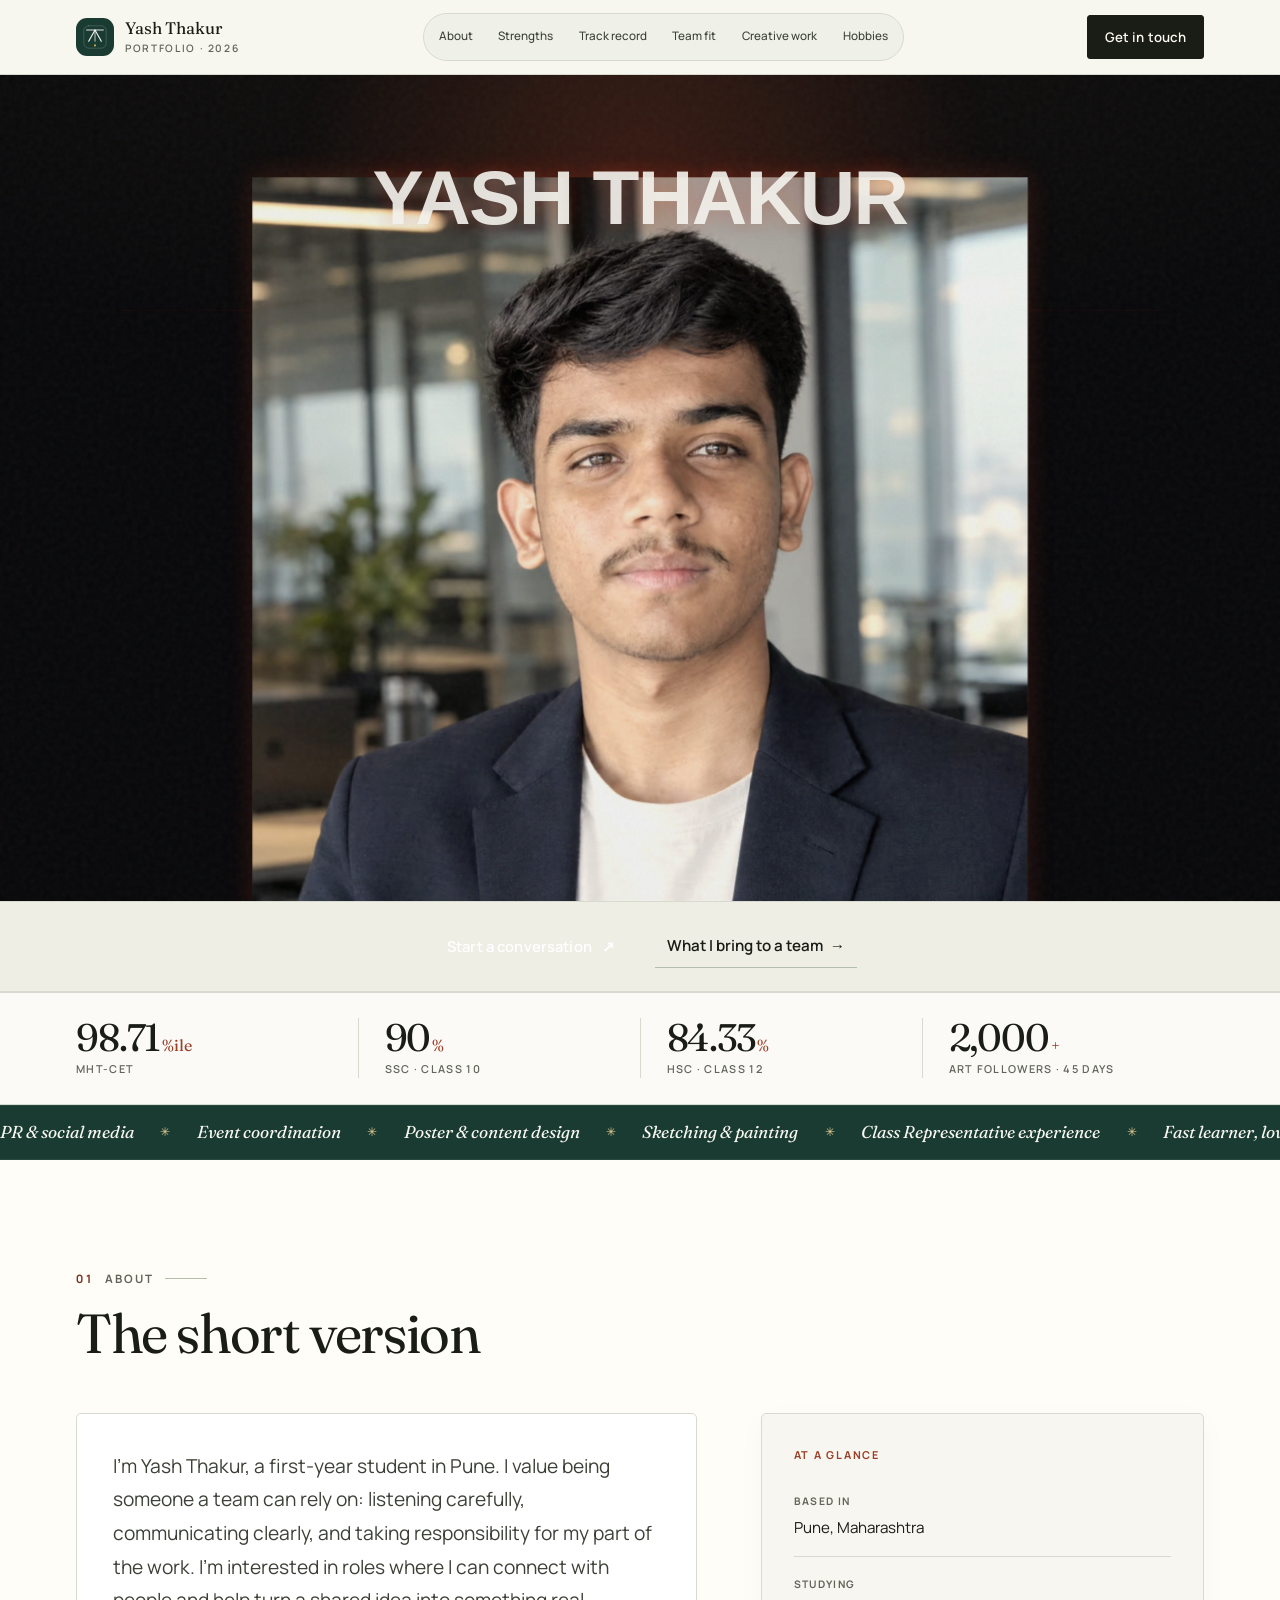
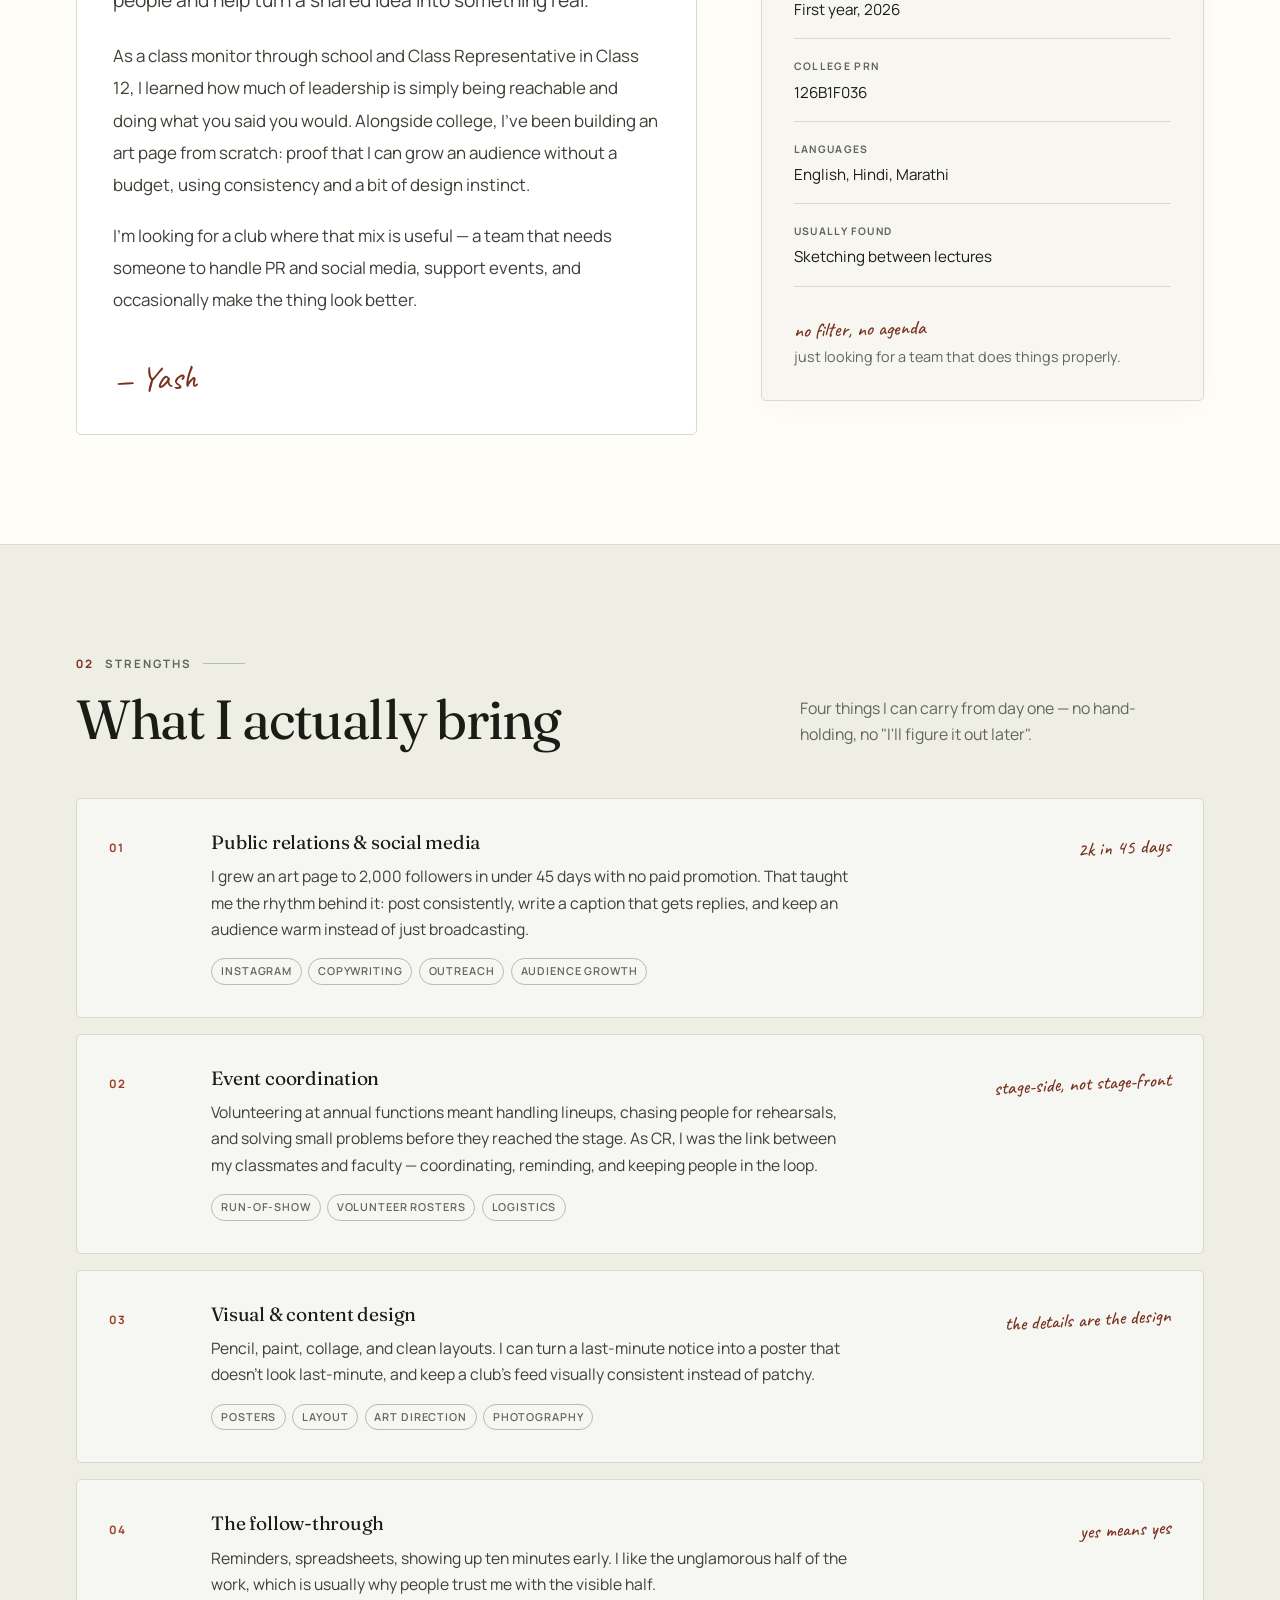
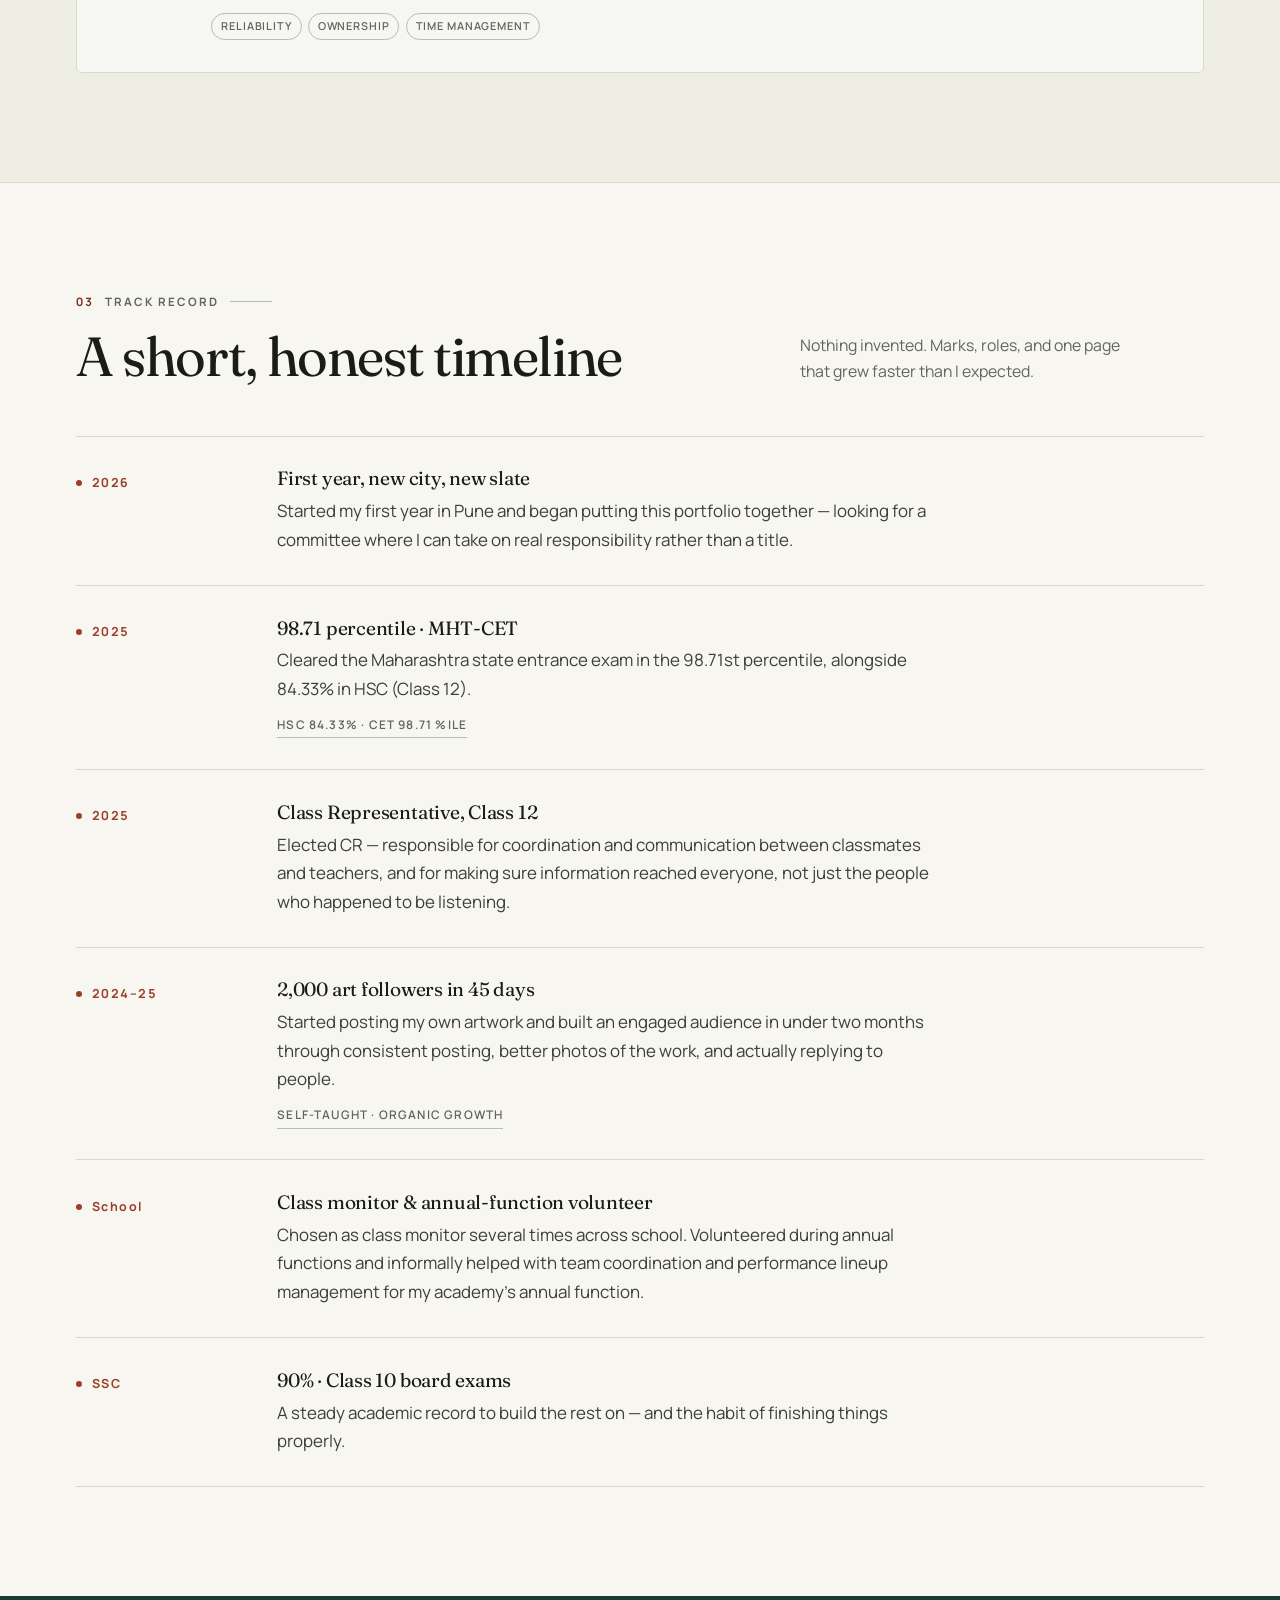
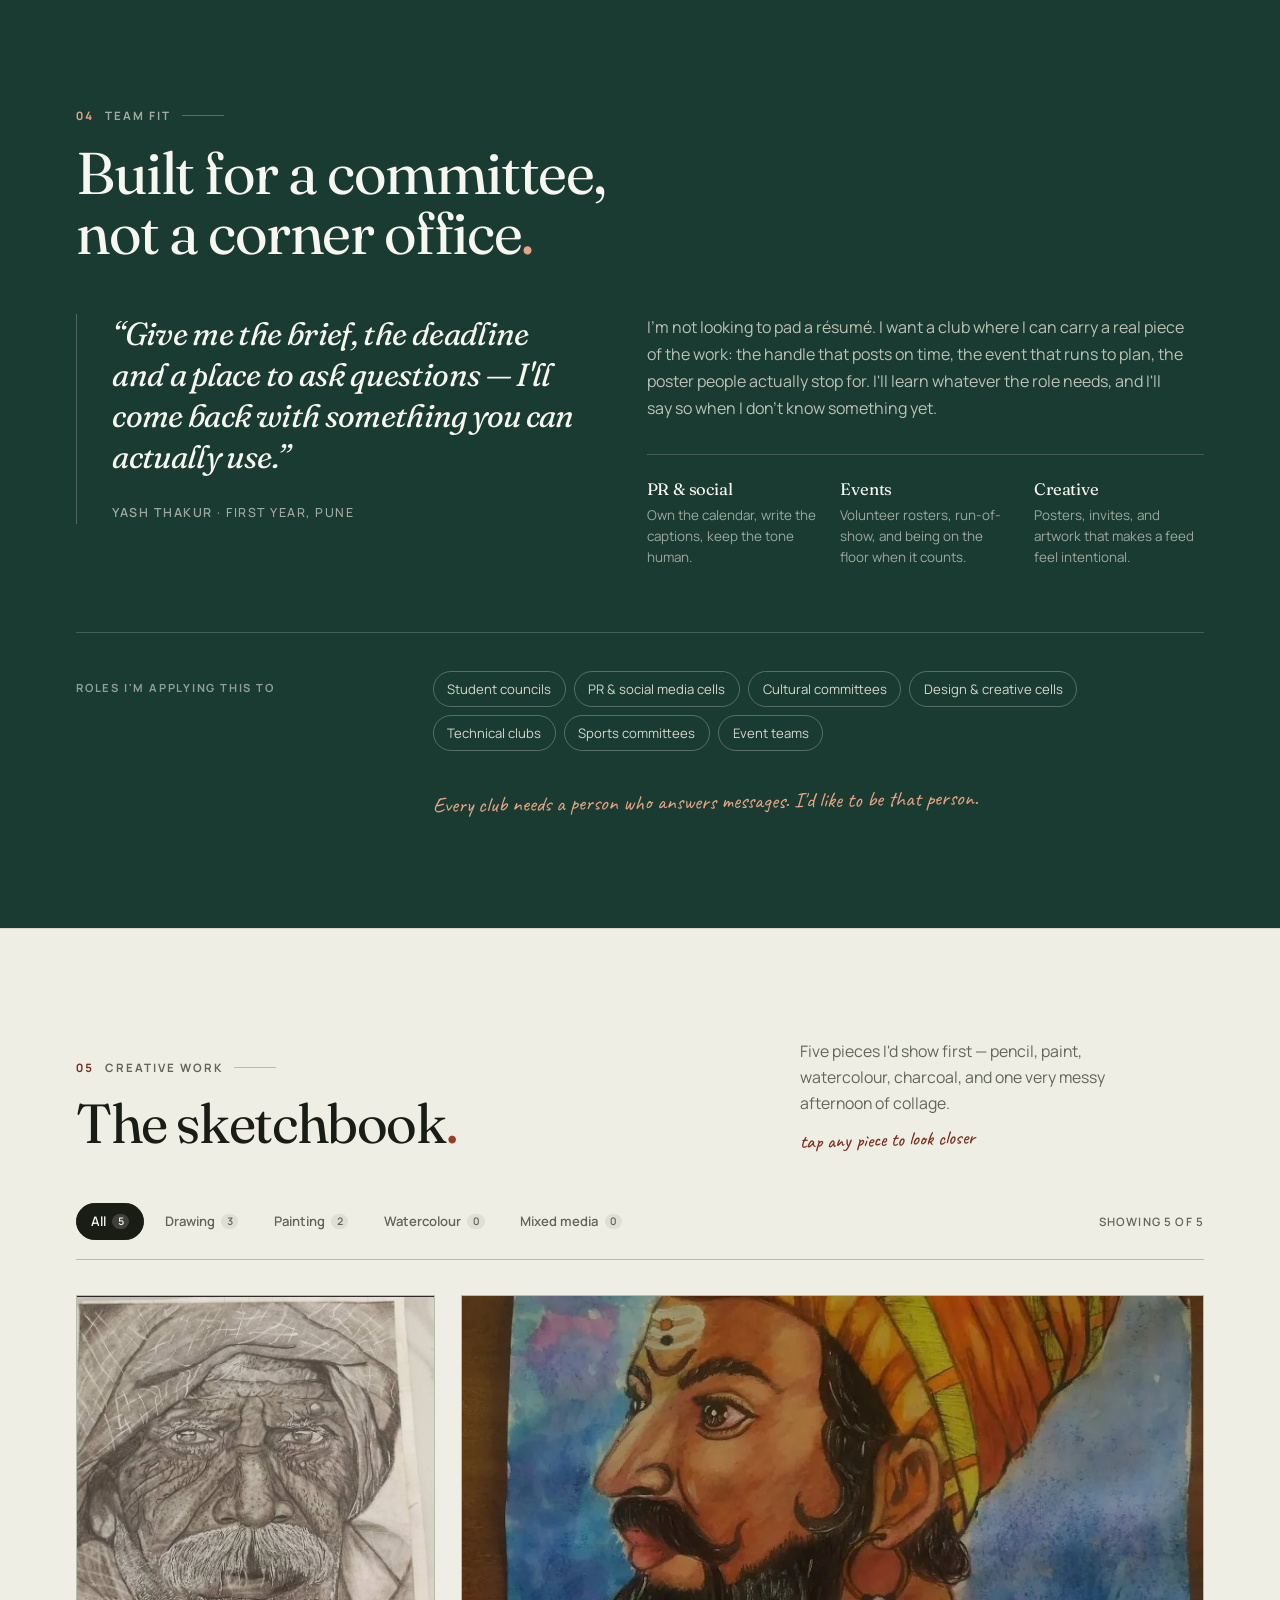
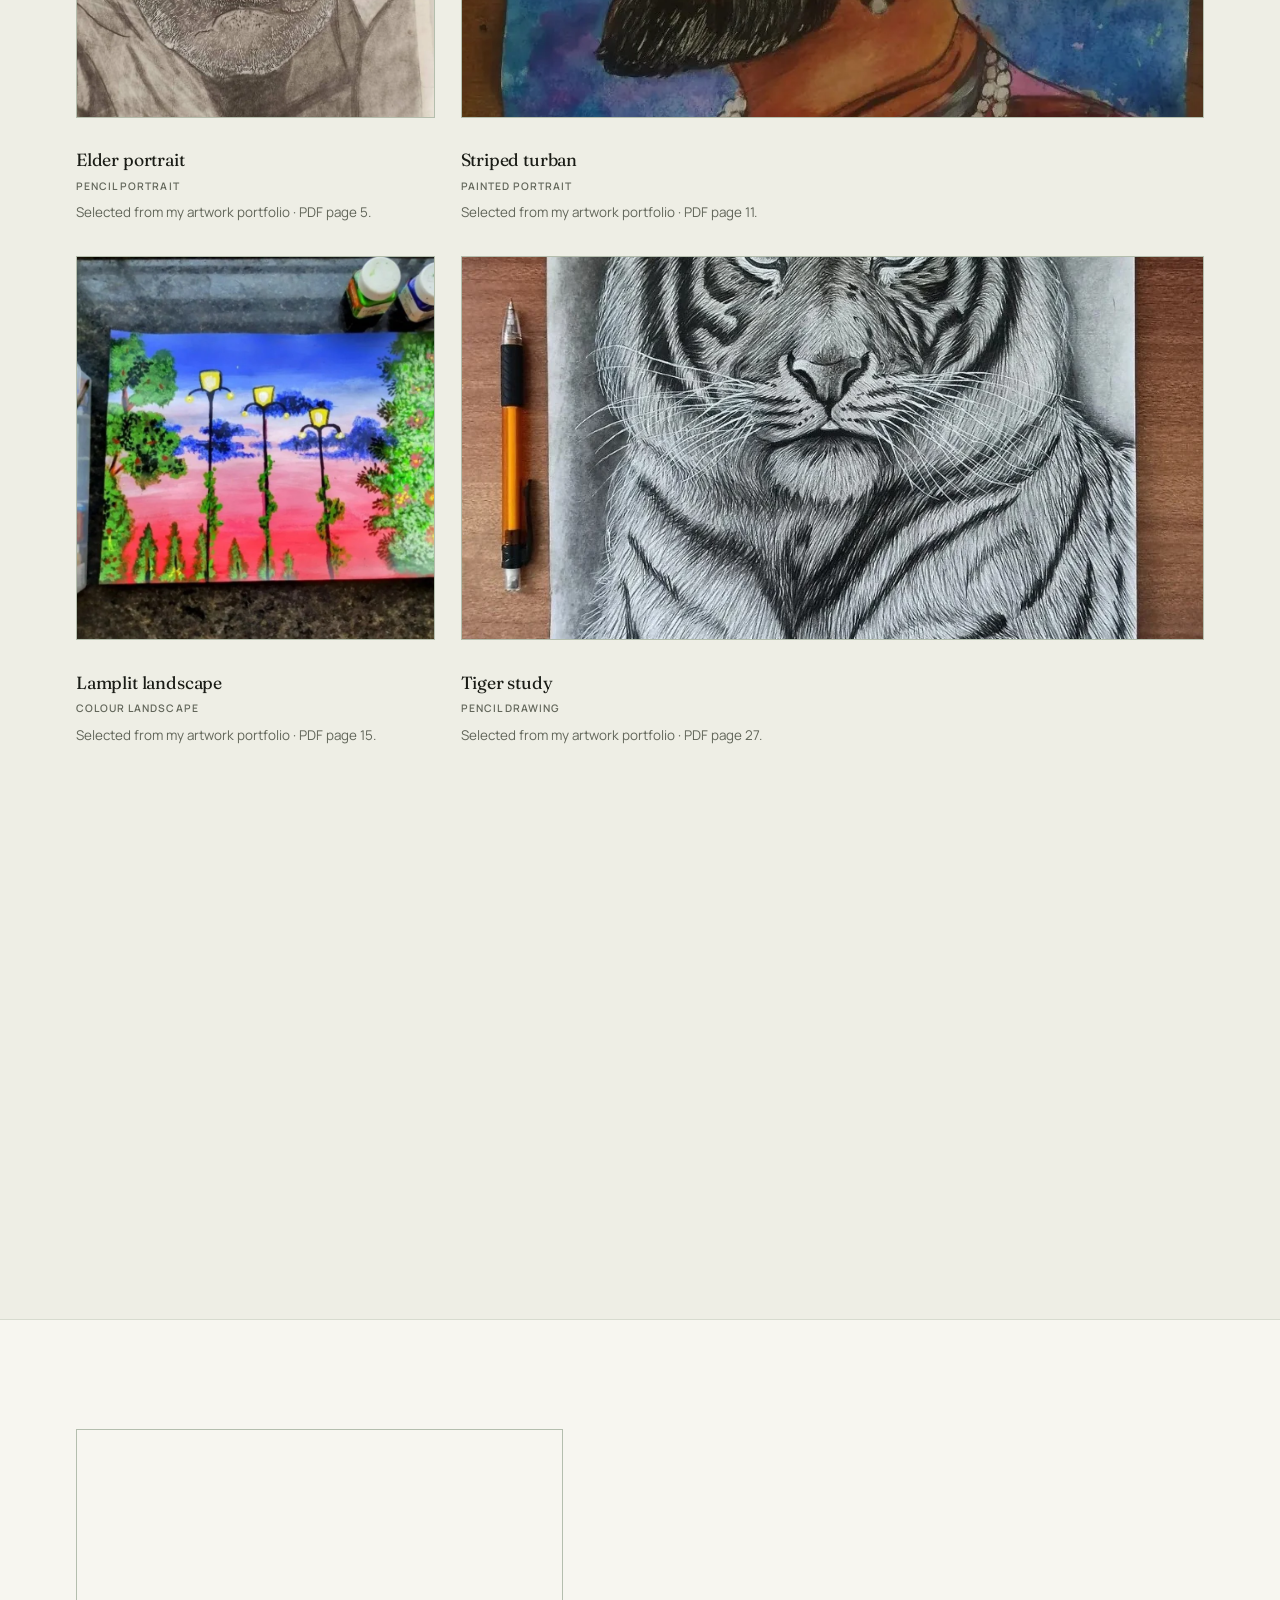
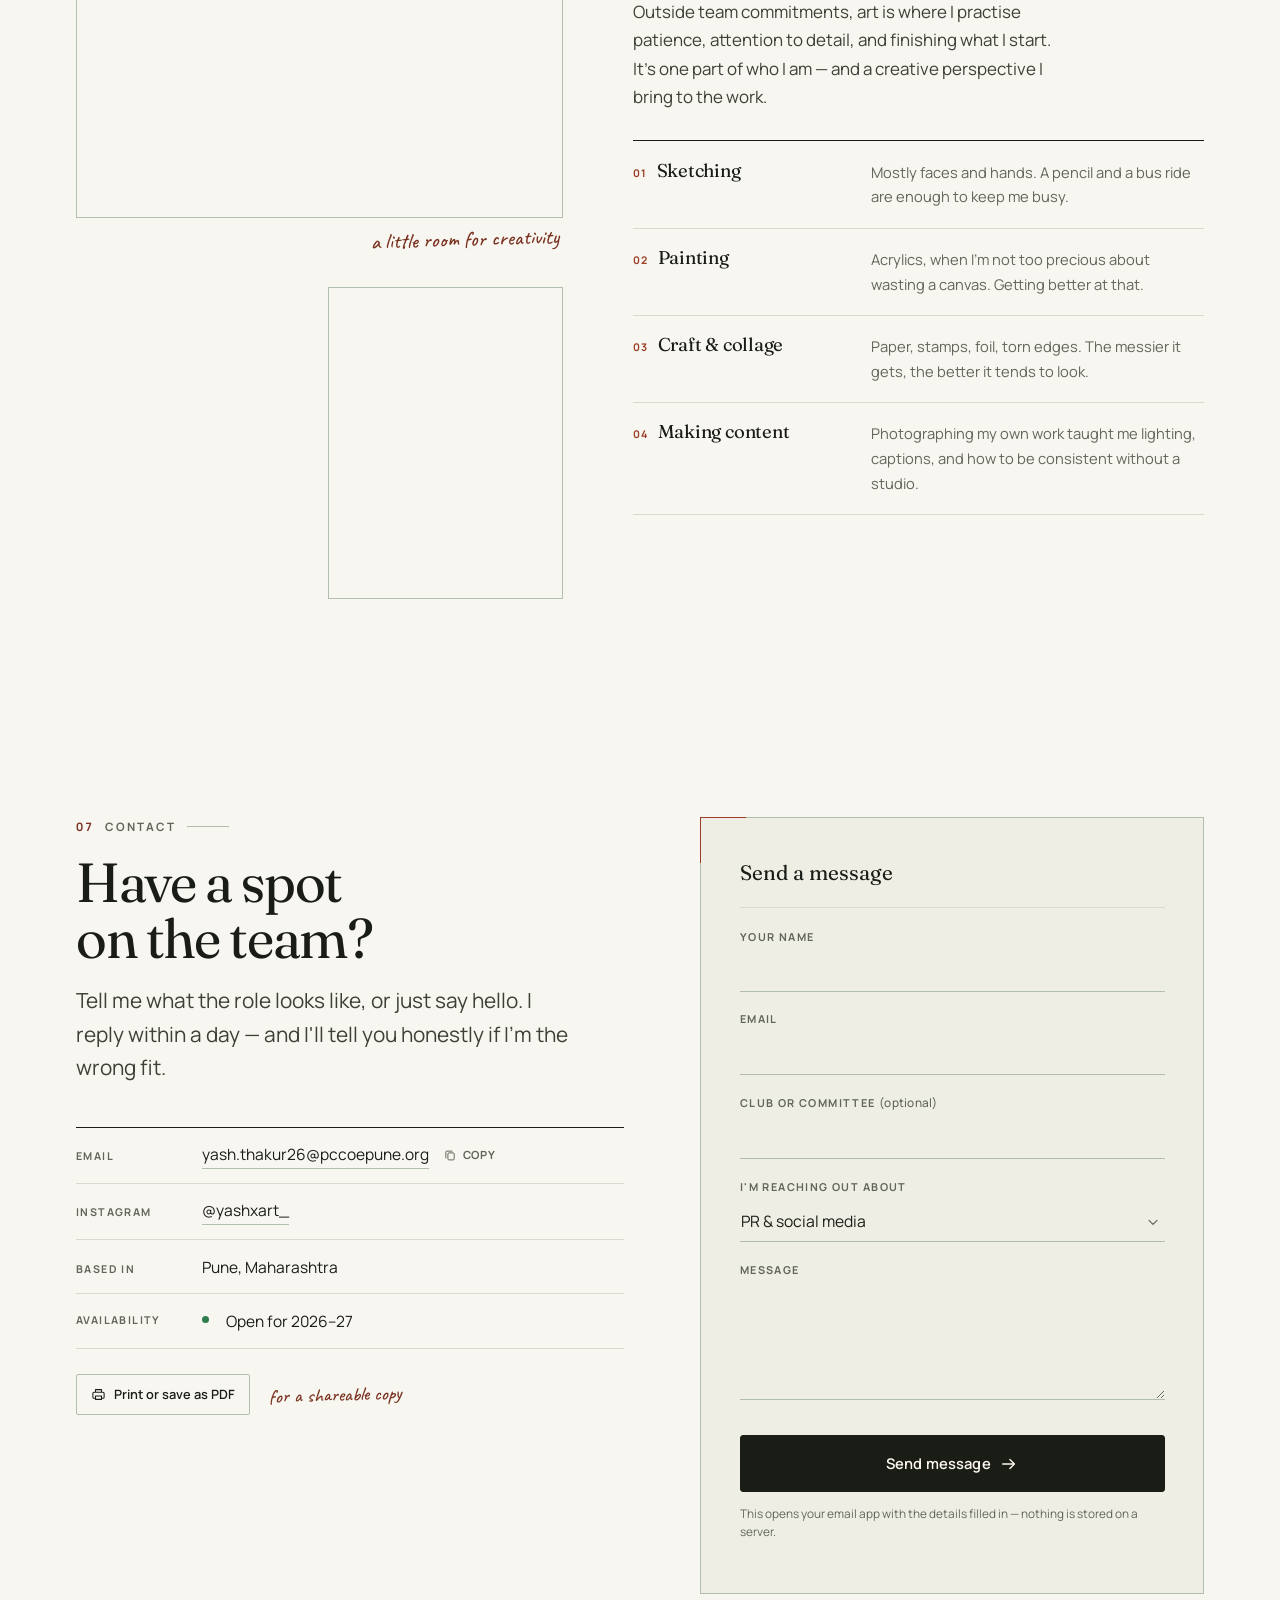
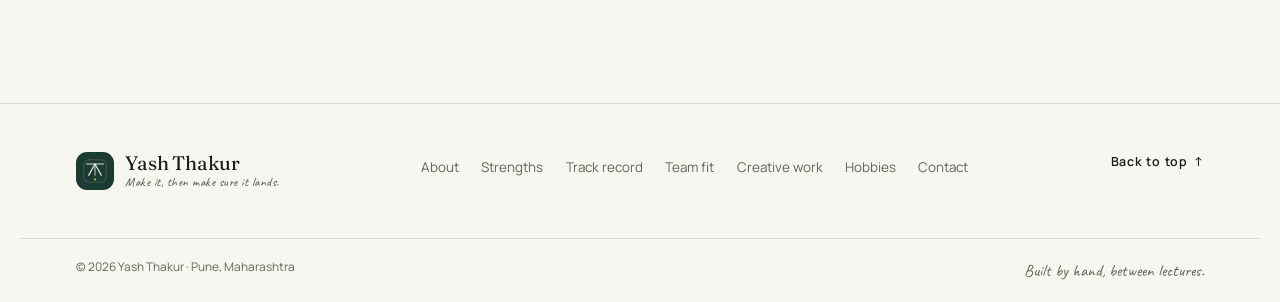
==== commit b3a545ee: "refine(hero): move actions into band below portrait intro Co-authored-by: arena-agent <297053741+are" ====
--- a/index.html
+++ b/index.html
@@ -105,10 +105,6 @@
     <div class="hero-reveal__grain" aria-hidden="true"></div>
     <div class="hero-reveal__copy">
       <h1 id="hero-reveal-title" class="hero-reveal__name"><span class="hero-reveal__word">YASH</span> <span class="hero-reveal__word">THAKUR</span></h1>
-      <div class="hero-reveal__actions">
-        <a class="btn" href="#contact" data-cta>Start a conversation <span aria-hidden="true">↗</span></a>
-        <a class="link-arrow" href="#strengths">What I bring to a team</a>
-      </div>
     </div>
     <button class="hero-reveal__skip" type="button" data-hero-skip>Skip intro</button>
   </section>
@@ -148,6 +144,13 @@
     </div>
 
   </section>
+
+  <div class="hero-actions-band">
+    <div class="hero-reveal__actions hero-reveal__actions--below">
+      <a class="btn" href="#contact" data-cta>Start a conversation <span aria-hidden="true">↗</span></a>
+      <a class="link-arrow" href="#strengths">What I bring to a team</a>
+    </div>
+  </div>
 
     <div class="stats-bar" role="group" aria-label="Key numbers">
       <div class="wrap stats-grid">
--- a/components/HeroPortraitReveal/hero-portrait-reveal.css
+++ b/components/HeroPortraitReveal/hero-portrait-reveal.css
@@ -59,6 +59,9 @@
   display: flex; justify-content: center; gap: 1rem; align-items: center;
 }
 .hero-reveal__actions a { color: var(--hero-light); }
+.hero-actions-band { display: grid; place-items: center; padding: 1.05rem var(--pad); background: var(--paper-2); border-block: 1px solid var(--line); }
+.hero-reveal__actions--below { width: min(100%, var(--wrap)); margin: 0 auto; padding: 0; }
+.hero-reveal__actions.hero-reveal__actions--below .link-arrow { color: var(--ink); background: transparent; }
 .hero-reveal__actions .btn { --btn-bg: var(--hero-accent); --btn-fg: #fff; border-color: var(--hero-accent); color: #fff; text-shadow: none; }
 .hero-reveal__actions .link-arrow { color: var(--hero-light); padding: .55rem .75rem; background: rgba(8,8,10,.58); }
 .hero-reveal__skip {
@@ -88,12 +91,14 @@
 @keyframes hero-word { from { opacity: 0; filter: blur(8px); transform: translateY(5px); } to { opacity: .96; filter: blur(0); transform: translateY(0); } }
 @keyframes hero-glow { 0%,78% { text-shadow: 0 0 18px color-mix(in srgb, var(--hero-accent) 30%, transparent), 0 0 48px color-mix(in srgb, var(--hero-accent) 14%, transparent); } 85% { text-shadow: 0 0 19px color-mix(in srgb, var(--hero-accent) 32%, transparent), 0 0 51px color-mix(in srgb, var(--hero-accent) 15%, transparent); } 92% { text-shadow: 0 0 17px color-mix(in srgb, var(--hero-accent) 28%, transparent), 0 0 45px color-mix(in srgb, var(--hero-accent) 13%, transparent); } 100% { text-shadow: 0 0 18px color-mix(in srgb, var(--hero-accent) 30%, transparent), 0 0 48px color-mix(in srgb, var(--hero-accent) 14%, transparent); } }
 html[data-hero-reveal="on"] .hero-legacy { display: none; }
-html[data-hero-reveal="off"] .hero-portrait-reveal { display: none; }
+html[data-hero-reveal="off"] .hero-portrait-reveal,
+html[data-hero-reveal="off"] .hero-actions-band { display: none; }
 @media (max-width: 480px) {
   .hero-reveal__depth { inset: -5% 0 -2%; }
   .hero-reveal__portrait { width: 100vw; height: 78%; bottom: -5%; object-position: center 31%; }
   .hero-reveal__copy { top: 9%; width: calc(100% - 32px); }
   .hero-reveal__actions { flex-direction: column; gap: .7rem; margin-top: 1rem; }
+  .hero-reveal__actions--below { margin-top: 0; }
   .hero-reveal__grain { display: none; }
   @keyframes hero-camera { from { transform: translate3d(0,4.8%,0) rotateX(4deg) scale(1.04); } to { transform: translate3d(0,-1.2%,0) rotateX(0deg) scale(1.012); } }
 }
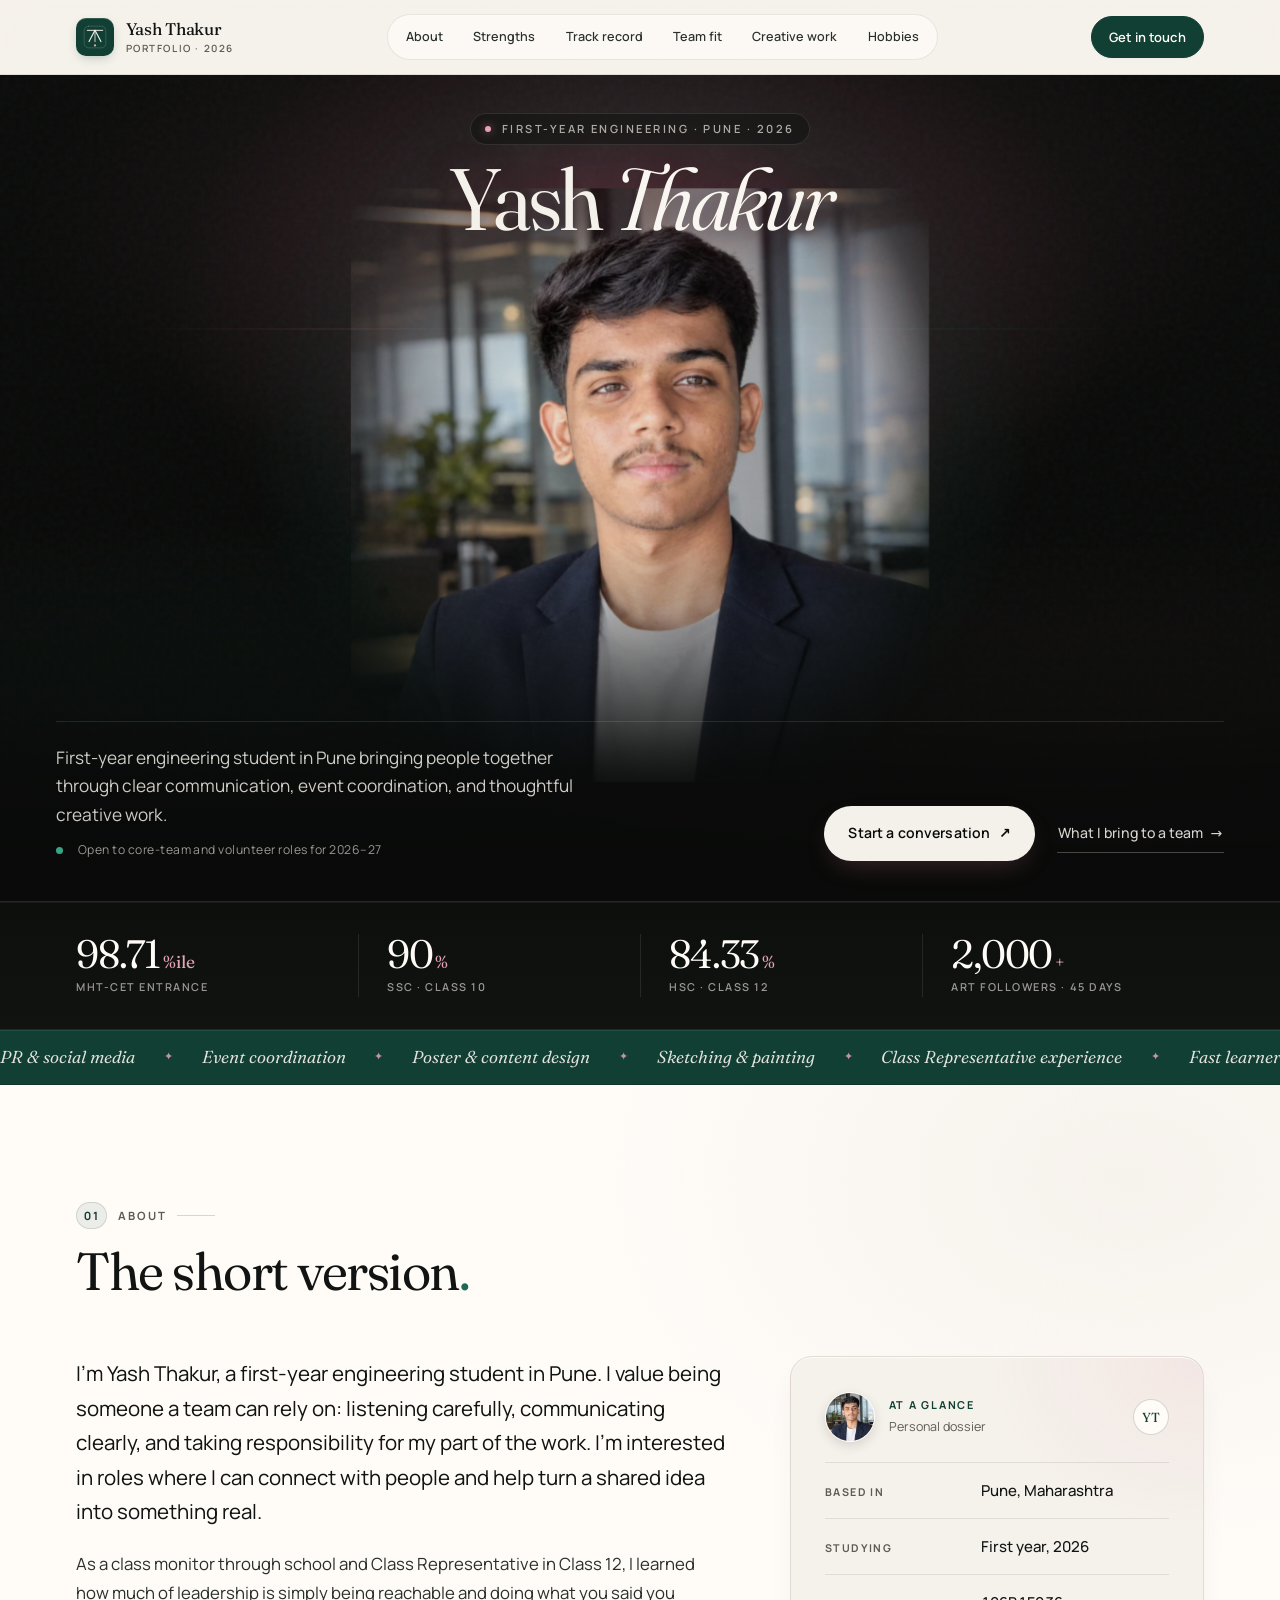
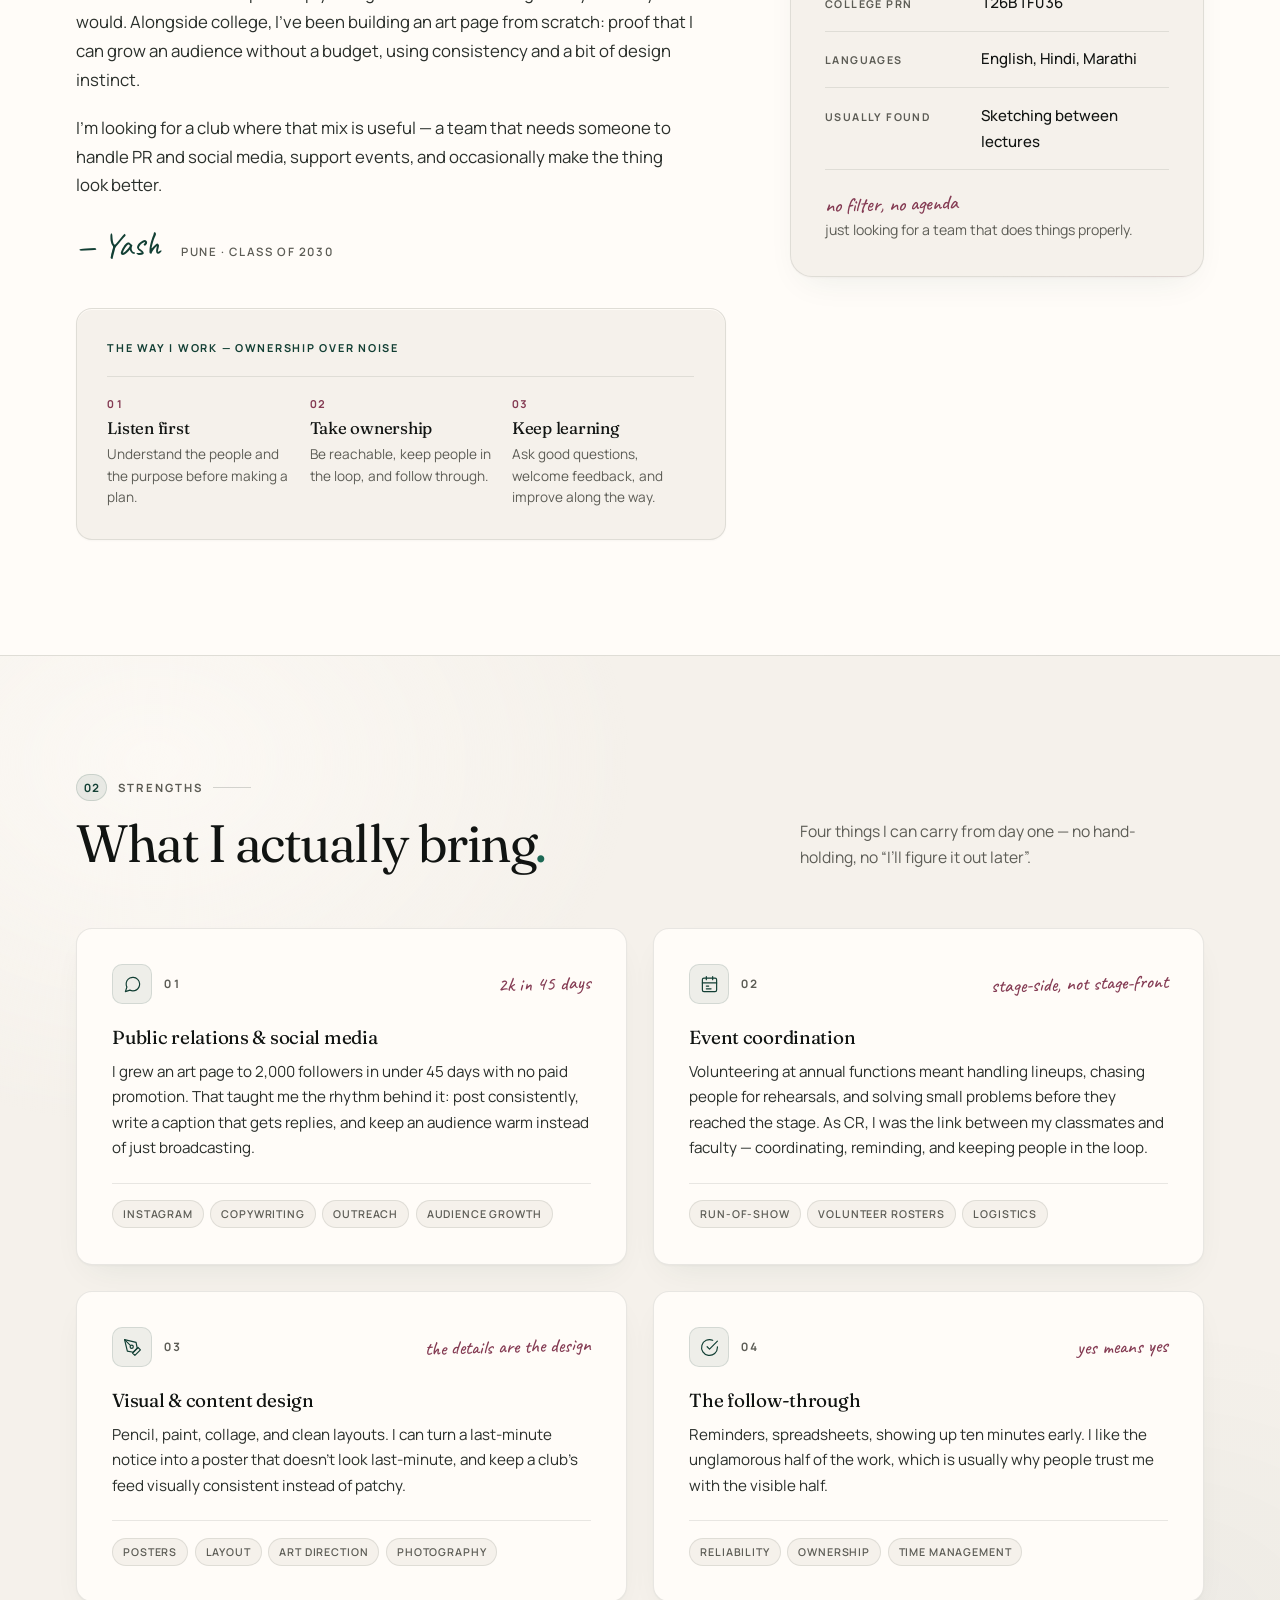
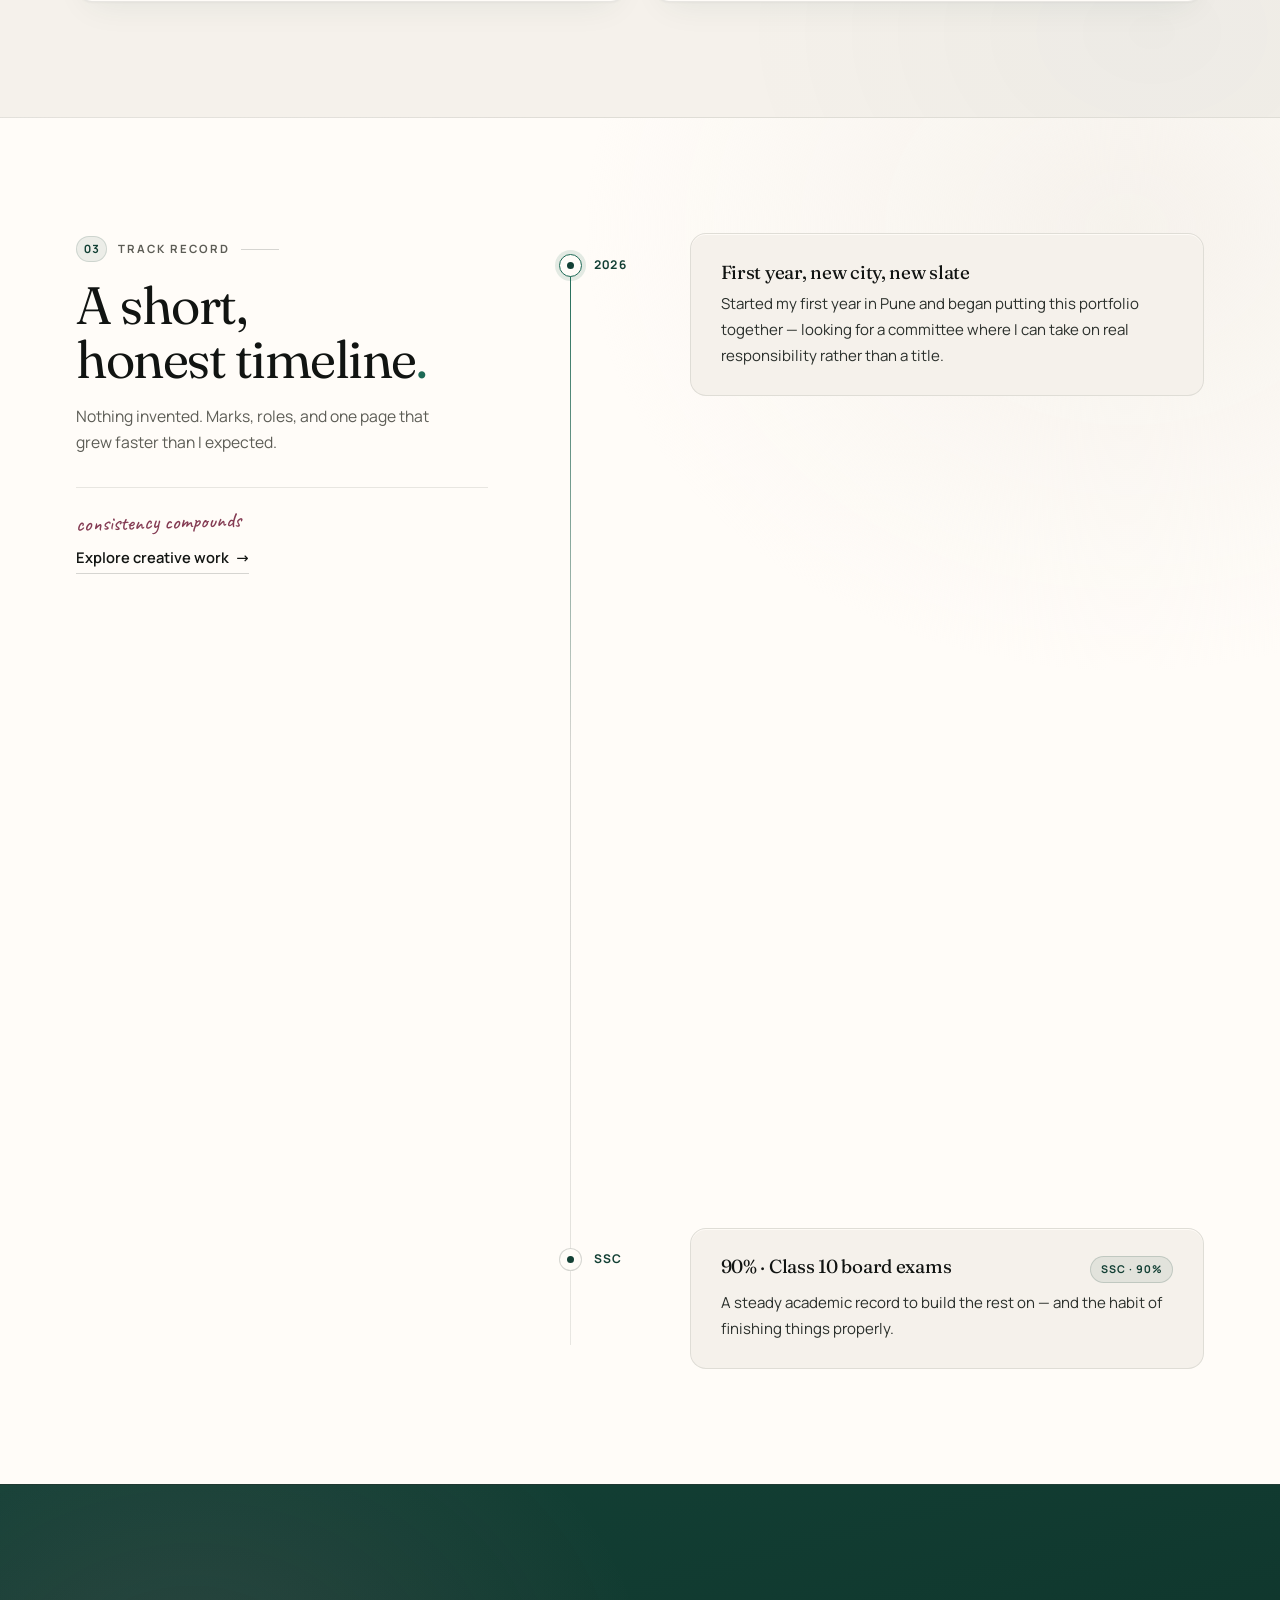
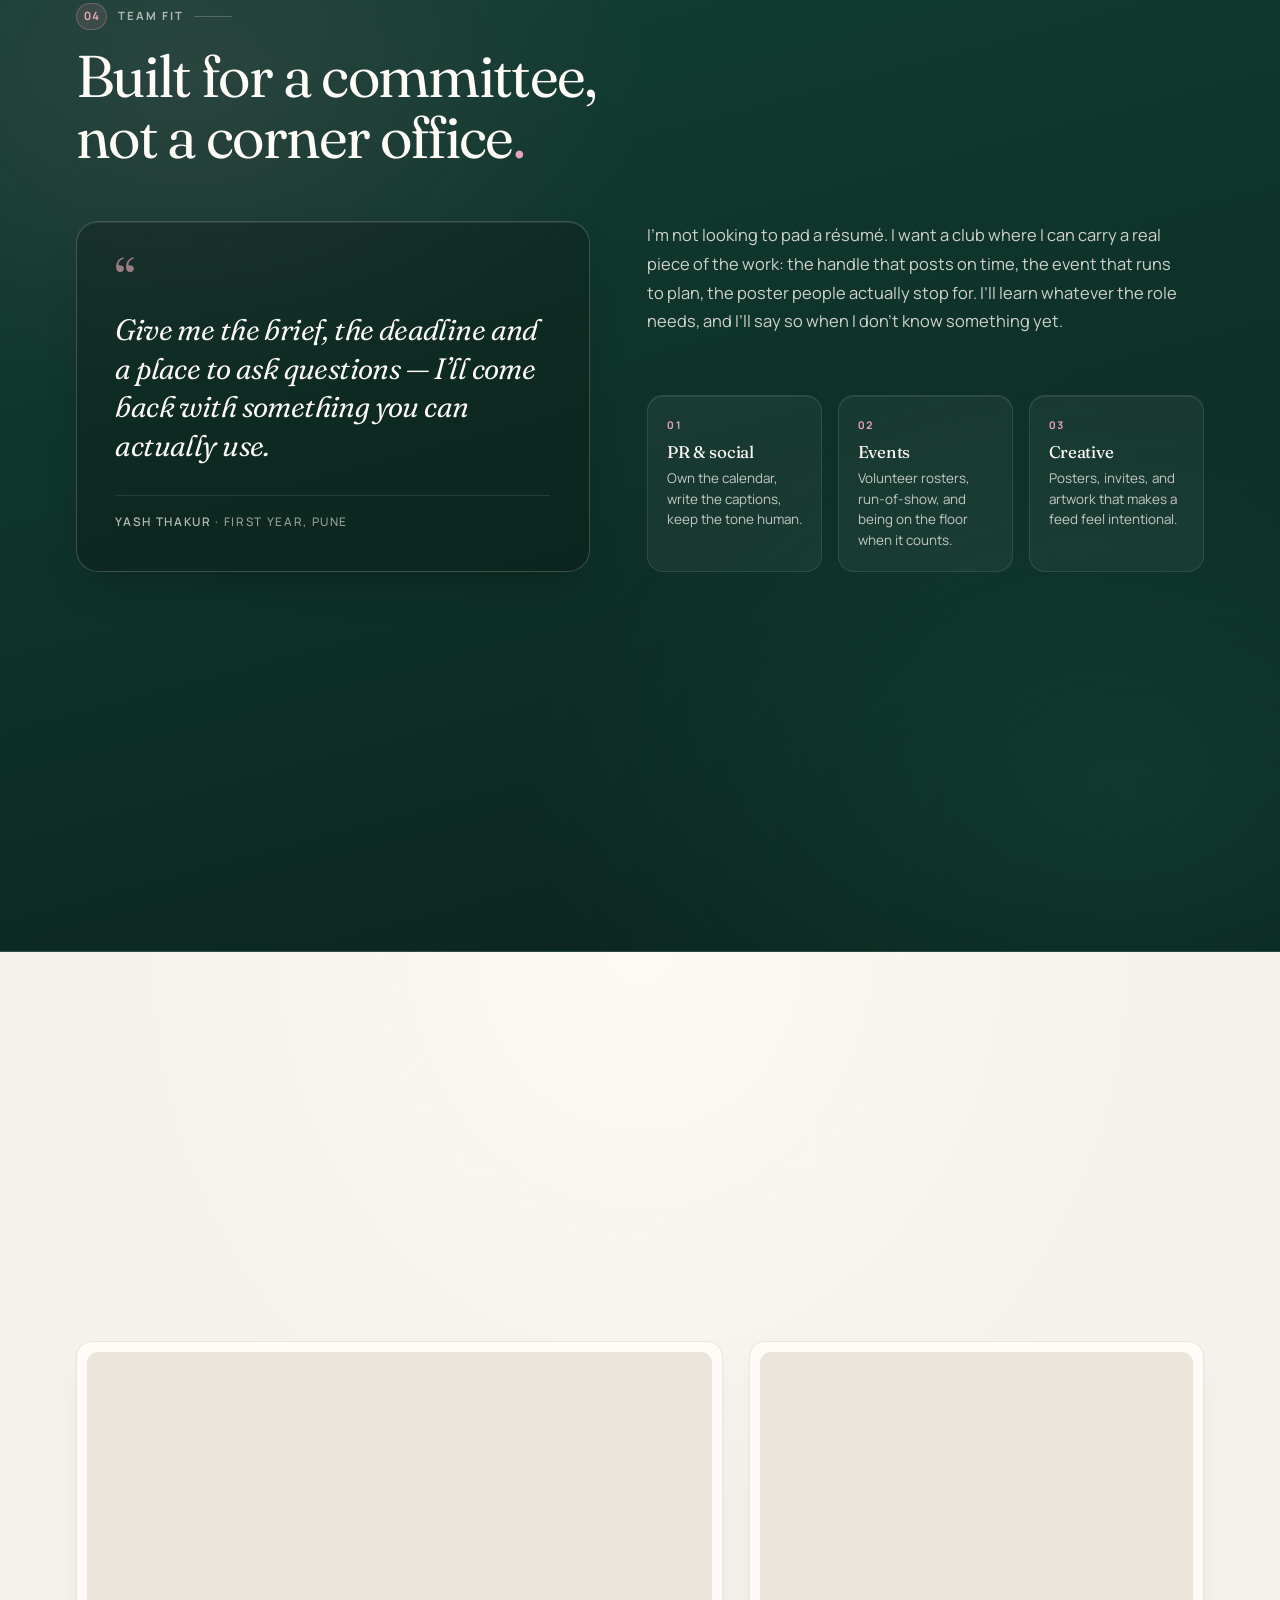
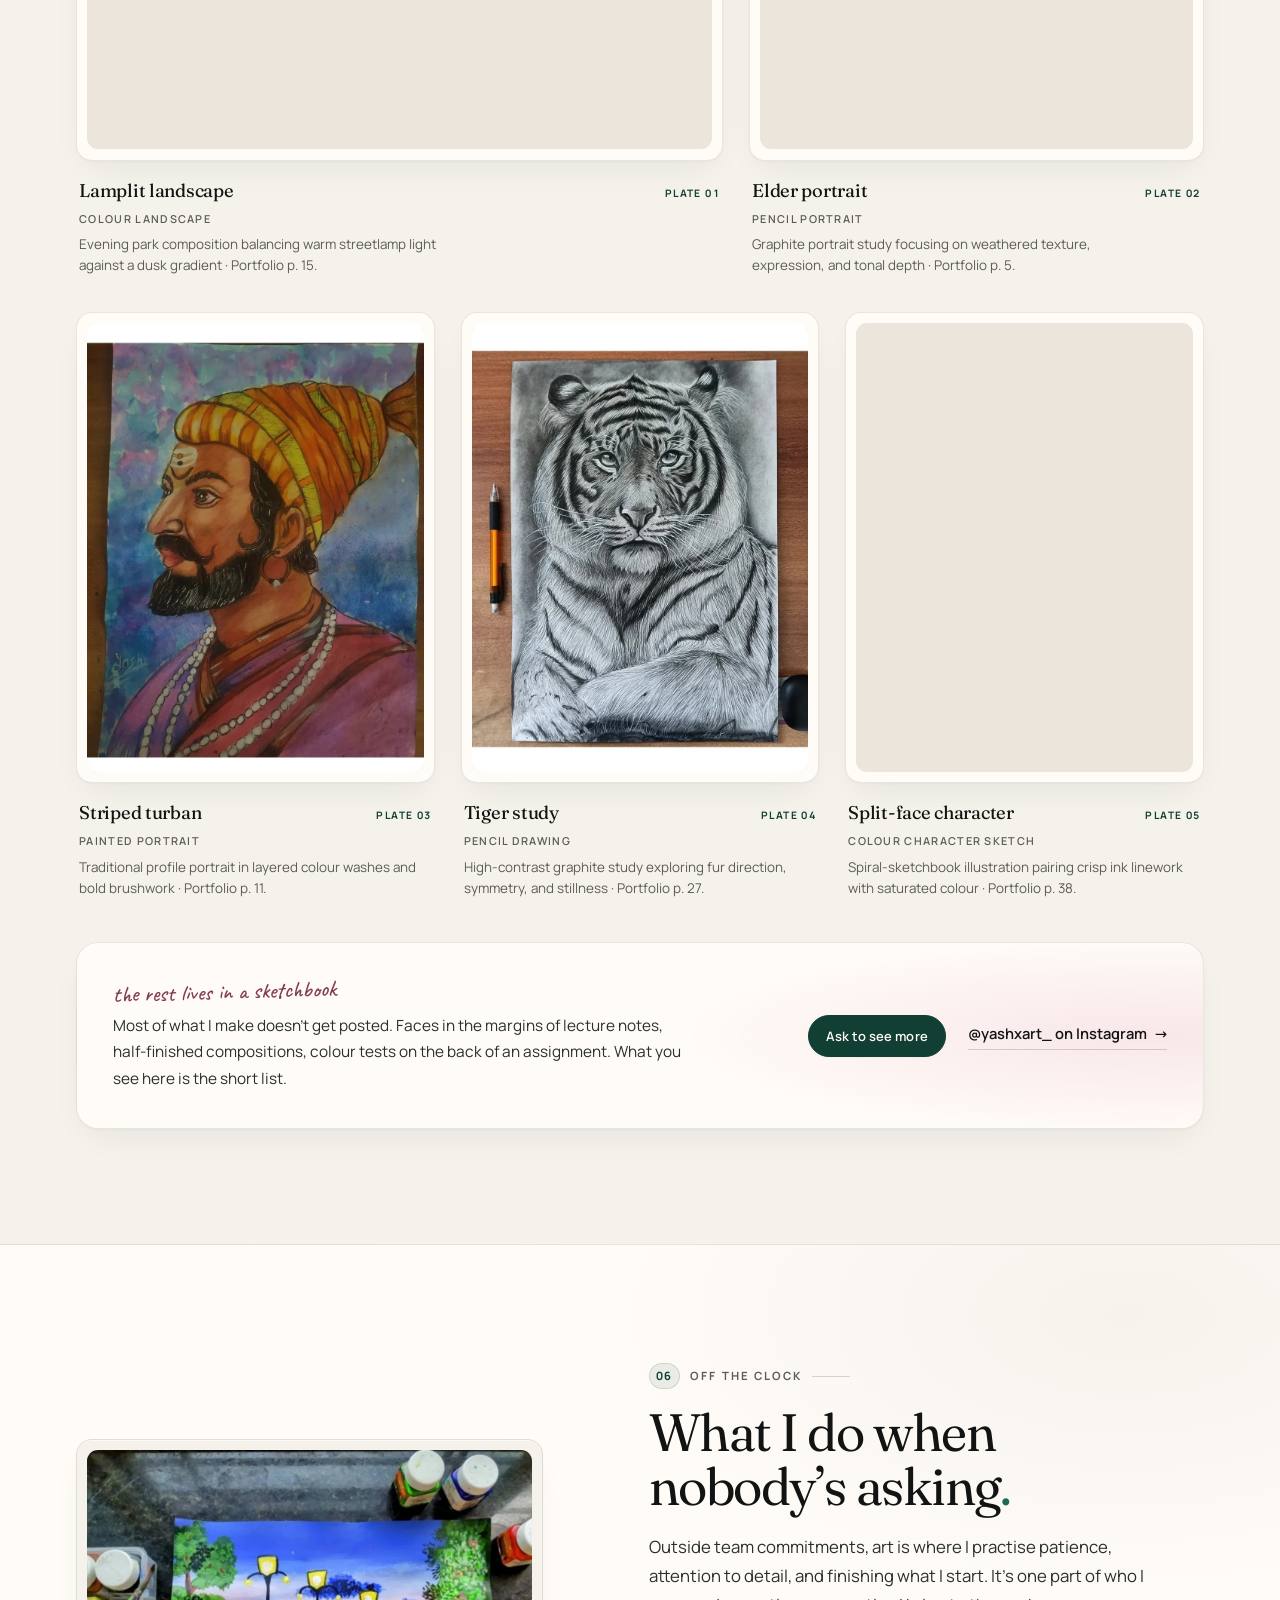
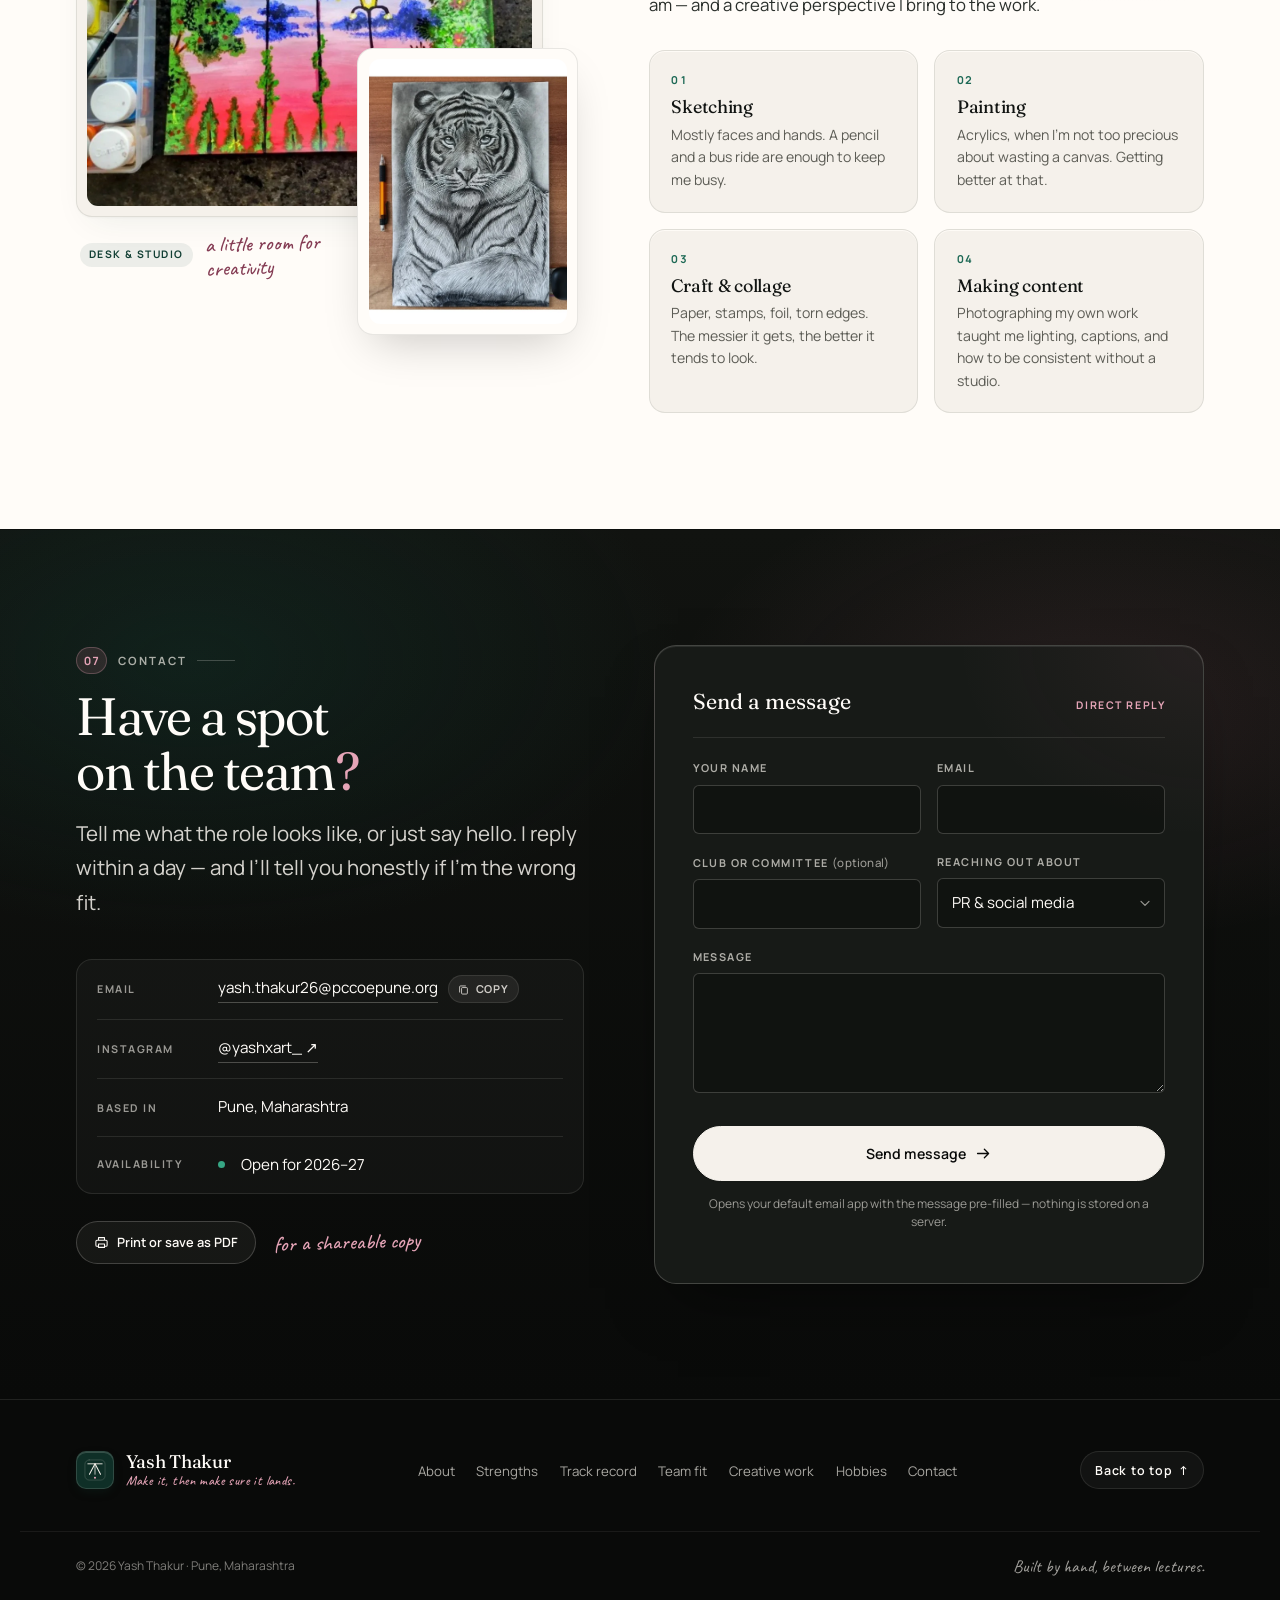
==== commit 1a9e8eb2: "Redesign portfolio into unified spatial, minimal, cinematic system Co-authored-by: arena-agent <2970" ====
--- a/index.html
+++ b/index.html
@@ -3,15 +3,16 @@
 <head>
 <meta charset="utf-8">
 <meta name="viewport" content="width=device-width, initial-scale=1">
-<title>Yash Thakur — Student portfolio, first year 2026</title>
-<meta name="description" content="Yash Thakur is a first-year student in Pune looking for a place on a club core team — PR and social media, event coordination, and creative content. Class Representative, 98.71 MHT-CET percentile, and a self-taught artist.">
-<meta name="theme-color" content="#f5f0e6">
+<title>Yash Thakur — Portfolio · 2026</title>
+<meta name="description" content="Yash Thakur is a first-year engineering student in Pune looking to contribute to a college core team — PR and social media, event coordination, and visual content. Class Representative, 98.71 MHT-CET percentile, and self-taught artist.">
+<meta name="theme-color" content="#090A09">
 <meta property="og:type" content="website">
-<meta property="og:title" content="Yash Thakur — Student portfolio, first year 2026">
-<meta property="og:description" content="Clear communication, initiative, and follow-through. Meet Yash Thakur, a first-year student in Pune ready to contribute to a team.">
+<meta property="og:title" content="Yash Thakur — Portfolio · 2026">
+<meta property="og:description" content="Clear communication, initiative, and follow-through. First-year engineering student in Pune ready to contribute across PR, events, and creative design.">
 <meta property="og:image" content="components/HeroPortraitReveal/assets/hero-poster-frame.png">
 <link rel="icon" href="assets/favicon.svg" type="image/svg+xml">
 <link rel="preload" href="assets/fonts/fraunces-normal.woff2" as="font" type="font/woff2" crossorigin>
+<link rel="preload" href="assets/fonts/fraunces-italic.woff2" as="font" type="font/woff2" crossorigin>
 <link rel="preload" href="assets/fonts/manrope.woff2" as="font" type="font/woff2" crossorigin>
 <link rel="stylesheet" href="css/styles.css">
 <link rel="stylesheet" href="css/hero-intro.css">
@@ -19,18 +20,18 @@
 <link rel="preload" as="image" href="components/HeroPortraitReveal/assets/yash-thakur-portrait.avif" type="image/avif" fetchpriority="high">
 <script>document.documentElement.classList.add('js')</script>
 <script src="js/main.js" defer></script>
+<script src="components/HeroPortraitReveal/hero-portrait-reveal.js" defer></script>
 <script type="application/ld+json">
 {
   "@context": "https://schema.org",
   "@type": "Person",
   "name": "Yash Thakur",
-  "description": "First-year student in Pune working across public relations, social media, event coordination and visual design.",
+  "description": "First-year engineering student in Pune working across public relations, social media, event coordination and visual design.",
   "address": { "@type": "PostalAddress", "addressLocality": "Pune", "addressRegion": "Maharashtra", "addressCountry": "IN" },
-  "affiliation": { "@type": "CollegeOrUniversity", "name": "First year student, Pune" },
+  "affiliation": { "@type": "CollegeOrUniversity", "name": "First-year engineering student, Pune" },
   "knowsAbout": ["Public relations", "Social media management", "Event coordination", "Illustration", "Painting"]
 }
 </script>
-<script src="components/HeroPortraitReveal/hero-portrait-reveal.js" defer></script>
 </head>
 <body>
 <a class="skip-link" href="#main">Skip to content</a>
@@ -39,12 +40,12 @@
   <div class="wrap header-inner">
     <a class="brand" href="#top">
       <span class="brand-mark" aria-hidden="true">
-        <svg viewBox="0 0 40 40" fill="none" stroke="currentColor" stroke-width="1.3" stroke-linecap="round" stroke-linejoin="round">
-          <rect x="4" y="4" width="32" height="32" rx="7" stroke-width="0.7" opacity="0.35"/>
-          <path d="M8 10 L32 10" stroke-width="1.3"/>
-          <path d="M20 10 L20 26" stroke-width="1.1"/>
-          <path d="M11 26 L20 10 L29 26" stroke-width="1.6"/>
-          <circle cx="20" cy="32" r="1.5" fill="#c9a84c" stroke="none"/>
+        <svg viewBox="0 0 40 40" fill="none" stroke="currentColor" stroke-width="1.35" stroke-linecap="round" stroke-linejoin="round">
+          <rect x="4.5" y="4.5" width="31" height="31" rx="6.5" stroke-width="0.75" opacity="0.32"/>
+          <path d="M9 10.5 L31 10.5" stroke-width="1.35"/>
+          <path d="M20 10.5 L20 26.5" stroke-width="1.15"/>
+          <path d="M11.5 26.5 L20 10.5 L28.5 26.5" stroke-width="1.6"/>
+          <circle cx="20" cy="32" r="1.6" fill="#E5A4B7" stroke="none"/>
         </svg>
       </span>
       <span class="brand-text">Yash Thakur<span class="brand-sub">Portfolio · 2026</span></span>
@@ -62,12 +63,13 @@
     </nav>
 
     <div class="header-actions">
-      <a class="btn btn--sm btn--ink header-cta" href="#contact" data-cta>Get in touch</a>
+      <a class="btn btn--sm btn--emerald header-cta" href="#contact" data-cta>Get in touch</a>
       <button class="menu-toggle" type="button" aria-expanded="false" aria-controls="mobile-menu" aria-label="Open menu">
         <span class="menu-toggle-lines" aria-hidden="true"><span></span><span></span></span>
       </button>
     </div>
   </div>
+  <div class="scroll-progress" aria-hidden="true"><span data-scroll-progress></span></div>
 </header>
 
 <div class="mobile-menu" id="mobile-menu" hidden>
@@ -84,79 +86,107 @@
   </nav>
   <div class="mobile-menu-foot">
     <a class="link-arrow" href="mailto:yash.thakur26@pccoepune.org" data-email-link>yash.thakur26@pccoepune.org</a>
-    <p>Pune, Maharashtra · Open to roles for 2026–27</p>
+    <p><span class="pulse" aria-hidden="true"></span>Pune, Maharashtra · Open to roles for 2026–27</p>
   </div>
 </div>
 
 <main id="main">
 
-  <!-- Portrait-reveal hero. Revert with data-hero-reveal="off" on <html>. -->
+  <!-- ============ HERO STAGE ============ -->
   <div class="hero-stage" id="top">
-  <section class="hero-portrait-reveal" aria-labelledby="hero-reveal-title" data-hero-reveal-scene data-play="true">
-    <div class="hero-reveal__depth">
-      <div class="hero-reveal__backlight" aria-hidden="true"></div>
-      <div class="hero-reveal__bar" aria-hidden="true"></div>
-      <picture>
-        <source srcset="components/HeroPortraitReveal/assets/yash-thakur-portrait.avif" type="image/avif">
-        <source srcset="components/HeroPortraitReveal/assets/yash-thakur-portrait.webp" type="image/webp">
-        <img class="hero-reveal__portrait" src="components/HeroPortraitReveal/assets/yash-thakur-portrait.webp" alt="Portrait of Yash Thakur" width="1254" height="1254" fetchpriority="high" decoding="async">
-      </picture>
-    </div>
-    <div class="hero-reveal__grain" aria-hidden="true"></div>
-    <div class="hero-reveal__copy">
-      <h1 id="hero-reveal-title" class="hero-reveal__name"><span class="hero-reveal__word">YASH</span> <span class="hero-reveal__word">THAKUR</span></h1>
-    </div>
-    <button class="hero-reveal__skip" type="button" data-hero-skip>Skip intro</button>
-  </section>
-
-  <section class="hero hero-legacy" id="top-legacy" aria-labelledby="hero-title">
-    <div class="wrap hero-grid">
-      <div class="hero-copy">
-        <p class="eyebrow hero-eyebrow">
-          <span class="eyebrow-rule" aria-hidden="true"></span>
-          Yash Thakur · First year · Pune
+    <!-- Cinematic portrait-reveal hero (benchmark visual anchor). Revert with data-hero-reveal="off" on <html>. -->
+    <section class="hero-portrait-reveal" aria-labelledby="hero-reveal-title" data-hero-reveal-scene data-play="true">
+      <div class="hero-reveal__depth">
+        <div class="hero-reveal__backlight" aria-hidden="true"></div>
+        <div class="hero-reveal__bar" aria-hidden="true"></div>
+        <picture>
+          <source srcset="components/HeroPortraitReveal/assets/yash-thakur-portrait.avif" type="image/avif">
+          <source srcset="components/HeroPortraitReveal/assets/yash-thakur-portrait.webp" type="image/webp">
+          <img class="hero-reveal__portrait" src="components/HeroPortraitReveal/assets/yash-thakur-portrait.webp" alt="Portrait of Yash Thakur" width="1254" height="1254" fetchpriority="high" decoding="async">
+        </picture>
+      </div>
+      <div class="hero-reveal__grain" aria-hidden="true"></div>
+
+      <div class="hero-reveal__copy">
+        <p class="hero-reveal__eyebrow">
+          <span class="hero-reveal__eyebrow-dot" aria-hidden="true"></span>
+          First-Year Engineering · Pune · 2026
         </p>
-        <div class="hero-intro-line" aria-hidden="true"><span class="intro-point"></span><span class="intro-name">YASH THAKUR</span><span class="intro-word">PORTFOLIO</span></div>
-        <button class="intro-skip" type="button" data-skip-intro hidden>Skip intro</button>
-        <h1 id="hero-title">Yash<br><em>Thakur</em></h1>
-        <p class="hero-lead">I’m a first-year engineering student in Pune who enjoys bringing people together, helping events run smoothly, and making thoughtful creative work. I’m looking for a college team where I can contribute, learn, and follow through.</p>
-        <div class="hero-actions">
-          <a class="btn btn--ink" href="#contact" data-cta>
+        <h1 id="hero-reveal-title" class="hero-reveal__name">
+          <span class="hero-reveal__word">Yash</span>
+          <span class="hero-reveal__word hero-reveal__word--italic">Thakur</span>
+        </h1>
+      </div>
+
+      <div class="hero-reveal__deck">
+        <div class="hero-reveal__summary">
+          <p class="hero-reveal__lead">First-year engineering student in Pune bringing people together through clear communication, event coordination, and thoughtful creative work.</p>
+          <p class="hero-reveal__status">
+            <span class="pulse pulse--emerald" aria-hidden="true"></span>
+            Open to core-team and volunteer roles for 2026–27
+          </p>
+        </div>
+        <div class="hero-reveal__actions">
+          <a class="hero-reveal__btn" href="#contact" data-cta>
             Start a conversation
-            <svg class="icon" viewBox="0 0 20 20" aria-hidden="true"><path d="M3 10h13M11 5l5 5-5 5" fill="none" stroke="currentColor" stroke-width="1.5" stroke-linecap="round" stroke-linejoin="round"/></svg>
+            <span class="hero-reveal__btn-arrow" aria-hidden="true">↗</span>
           </a>
-          <a class="link-arrow" href="#strengths">What I bring to a team</a>
-        </div>
-        <p class="hero-note"><span class="pulse" aria-hidden="true"></span> Open to core-team and volunteer roles for 2026–27</p>
-      </div>
-
-      <aside class="values-card" aria-labelledby="values-title">
-        <div class="values-card-top"><span class="values-kicker">THE WAY I WORK</span><img class="hero-portrait" src="assets/img/yash-thakur-portrait.png" alt="Portrait of Yash Thakur" width="72" height="72" fetchpriority="high"><span class="values-monogram" aria-hidden="true">YT</span></div>
-        <h2 id="values-title">A teammate you<br>can count on.</h2>
-        <p class="values-intro">Not just ideas. Ownership, communication, and the effort to make them happen.</p>
-        <ol class="values-list">
-          <li><span aria-hidden="true">01</span><div><h3>Listen first</h3><p>Understand the people and the purpose before making a plan.</p></div></li>
-          <li><span aria-hidden="true">02</span><div><h3>Take ownership</h3><p>Be reachable, keep people in the loop, and follow through.</p></div></li>
-          <li><span aria-hidden="true">03</span><div><h3>Keep learning</h3><p>Ask good questions, welcome feedback, and improve along the way.</p></div></li>
-        </ol>
-        <a class="values-card-link" href="#track">Experience behind the approach <span aria-hidden="true">↗</span></a>
-      </aside>
-    </div>
-
-  </section>
-
-  <div class="hero-actions-band">
-    <div class="hero-reveal__actions hero-reveal__actions--below">
-      <a class="btn" href="#contact" data-cta>Start a conversation <span aria-hidden="true">↗</span></a>
-      <a class="link-arrow" href="#strengths">What I bring to a team</a>
-    </div>
-  </div>
-
+          <a class="hero-reveal__secondary" href="#strengths">What I bring to a team</a>
+        </div>
+      </div>
+
+      <button class="hero-reveal__skip" type="button" data-hero-skip>Skip intro</button>
+    </section>
+
+    <!-- Preserved warm-ivory hero fallback (active only if data-hero-reveal="off") -->
+    <section class="hero hero-legacy" id="top-legacy" aria-labelledby="hero-title">
+      <div class="wrap hero-grid">
+        <div class="hero-copy">
+          <p class="eyebrow hero-eyebrow">
+            <span class="eyebrow-rule" aria-hidden="true"></span>
+            Yash Thakur · First year · Pune
+          </p>
+          <div class="hero-intro-line" aria-hidden="true"><span class="intro-point"></span><span class="intro-name">YASH THAKUR</span><span class="intro-word">PORTFOLIO</span></div>
+          <button class="intro-skip" type="button" data-skip-intro hidden>Skip intro</button>
+          <h1 id="hero-title">Yash<br><em>Thakur</em></h1>
+          <p class="hero-lead">I’m a first-year engineering student in Pune who enjoys bringing people together, helping events run smoothly, and making thoughtful creative work. I’m looking for a college team where I can contribute, learn, and follow through.</p>
+          <div class="hero-actions">
+            <a class="btn btn--emerald" href="#contact" data-cta>
+              Start a conversation
+              <svg class="icon" viewBox="0 0 20 20" aria-hidden="true"><path d="M3 10h13M11 5l5 5-5 5" fill="none" stroke="currentColor" stroke-width="1.5" stroke-linecap="round" stroke-linejoin="round"/></svg>
+            </a>
+            <a class="link-arrow" href="#strengths">What I bring to a team</a>
+          </div>
+          <p class="hero-note"><span class="pulse" aria-hidden="true"></span> Open to core-team and volunteer roles for 2026–27</p>
+        </div>
+
+        <aside class="values-card" aria-labelledby="values-title">
+          <div class="values-card-top">
+            <span class="values-kicker">THE WAY I WORK</span>
+            <picture>
+              <source srcset="components/HeroPortraitReveal/assets/yash-thakur-portrait.avif" type="image/avif">
+              <img class="hero-portrait" src="components/HeroPortraitReveal/assets/yash-thakur-portrait.webp" alt="Portrait of Yash Thakur" width="52" height="52" loading="lazy" decoding="async">
+            </picture>
+            <span class="values-monogram" aria-hidden="true">YT</span>
+          </div>
+          <h2 id="values-title">A teammate you<br>can count on.</h2>
+          <p class="values-intro">Not just ideas. Ownership, communication, and the effort to make them happen.</p>
+          <ol class="values-list">
+            <li><span aria-hidden="true">01</span><div><h3>Listen first</h3><p>Understand the people and the purpose before making a plan.</p></div></li>
+            <li><span aria-hidden="true">02</span><div><h3>Take ownership</h3><p>Be reachable, keep people in the loop, and follow through.</p></div></li>
+            <li><span aria-hidden="true">03</span><div><h3>Keep learning</h3><p>Ask good questions, welcome feedback, and improve along the way.</p></div></li>
+          </ol>
+          <a class="values-card-link" href="#track">Experience behind the approach <span aria-hidden="true">↗</span></a>
+        </aside>
+      </div>
+    </section>
+
+    <!-- Spatial metrics plinth bridging dark hero into editorial flow -->
     <div class="stats-bar" role="group" aria-label="Key numbers">
       <div class="wrap stats-grid">
         <div class="stat">
           <span class="stat-num">98.71<small>%ile</small></span>
-          <span class="stat-label">MHT-CET</span>
+          <span class="stat-label">MHT-CET Entrance</span>
         </div>
         <div class="stat">
           <span class="stat-num">90<small>%</small></span>
@@ -174,183 +204,303 @@
     </div>
   </div>
 
-  <!-- ============ TICKER ============ -->
+  <!-- ============ EDITORIAL MARQUEE ============ -->
   <div class="ticker" role="region" aria-label="Ways I can contribute">
     <div class="ticker-track">
       <div class="ticker-group">
-        <span>PR &amp; social media</span><span class="ast" aria-hidden="true">✳</span>
-        <span>Event coordination</span><span class="ast" aria-hidden="true">✳</span>
-        <span>Poster &amp; content design</span><span class="ast" aria-hidden="true">✳</span>
-        <span>Sketching &amp; painting</span><span class="ast" aria-hidden="true">✳</span>
-        <span>Class Representative experience</span><span class="ast" aria-hidden="true">✳</span>
-        <span>Fast learner, low ego</span><span class="ast" aria-hidden="true">✳</span>
+        <span>PR &amp; social media</span><span class="ast" aria-hidden="true">✦</span>
+        <span>Event coordination</span><span class="ast" aria-hidden="true">✦</span>
+        <span>Poster &amp; content design</span><span class="ast" aria-hidden="true">✦</span>
+        <span>Sketching &amp; painting</span><span class="ast" aria-hidden="true">✦</span>
+        <span>Class Representative experience</span><span class="ast" aria-hidden="true">✦</span>
+        <span>Fast learner, low ego</span><span class="ast" aria-hidden="true">✦</span>
       </div>
       <div class="ticker-group" aria-hidden="true" inert>
-        <span>PR &amp; social media</span><span class="ast" aria-hidden="true">✳</span>
-        <span>Event coordination</span><span class="ast" aria-hidden="true">✳</span>
-        <span>Poster &amp; content design</span><span class="ast" aria-hidden="true">✳</span>
-        <span>Sketching &amp; painting</span><span class="ast" aria-hidden="true">✳</span>
-        <span>Class Representative experience</span><span class="ast" aria-hidden="true">✳</span>
-        <span>Fast learner, low ego</span><span class="ast" aria-hidden="true">✳</span>
+        <span>PR &amp; social media</span><span class="ast" aria-hidden="true">✦</span>
+        <span>Event coordination</span><span class="ast" aria-hidden="true">✦</span>
+        <span>Poster &amp; content design</span><span class="ast" aria-hidden="true">✦</span>
+        <span>Sketching &amp; painting</span><span class="ast" aria-hidden="true">✦</span>
+        <span>Class Representative experience</span><span class="ast" aria-hidden="true">✦</span>
+        <span>Fast learner, low ego</span><span class="ast" aria-hidden="true">✦</span>
       </div>
     </div>
   </div>
 
-  <!-- ============ ABOUT ============ -->
-  <section class="section" id="about" aria-labelledby="about-title">
+  <!-- ============ 01 · ABOUT ============ -->
+  <section class="section section--light" id="about" aria-labelledby="about-title">
     <div class="wrap">
-      <div class="section-head">
+      <div class="section-head reveal">
         <p class="section-label"><span>01</span> About</p>
-        <h2 id="about-title">The short version</h2>
+        <h2 id="about-title">The short version<span class="dot">.</span></h2>
       </div>
 
       <div class="about-grid">
-        <div class="about-copy">
-          <p class="lede">I'm Yash Thakur, a first-year student in Pune. I value being someone a team can rely on: listening carefully, communicating clearly, and taking responsibility for my part of the work. I’m interested in roles where I can connect with people and help turn a shared idea into something real.</p>
-          <p>As a class monitor through school and Class Representative in Class 12, I learned how much of leadership is simply being reachable and doing what you said you would. Alongside college, I've been building an art page from scratch: proof that I can grow an audience without a budget, using consistency and a bit of design instinct.</p>
-          <p>I'm looking for a club where that mix is useful — a team that needs someone to handle PR and social media, support events, and occasionally make the thing look better.</p>
-          <p class="signature" aria-hidden="true">— Yash</p>
-        </div>
-
-        <aside class="about-aside" aria-label="Details">
-          <p class="profile-label">AT A GLANCE</p>
+        <div class="about-main reveal">
+          <div class="about-copy">
+            <p class="lede">I’m Yash Thakur, a first-year engineering student in Pune. I value being someone a team can rely on: listening carefully, communicating clearly, and taking responsibility for my part of the work. I’m interested in roles where I can connect with people and help turn a shared idea into something real.</p>
+            <p>As a class monitor through school and Class Representative in Class 12, I learned how much of leadership is simply being reachable and doing what you said you would. Alongside college, I’ve been building an art page from scratch: proof that I can grow an audience without a budget, using consistency and a bit of design instinct.</p>
+            <p>I’m looking for a club where that mix is useful — a team that needs someone to handle PR and social media, support events, and occasionally make the thing look better.</p>
+            <div class="about-signoff">
+              <p class="signature" aria-hidden="true">— Yash</p>
+              <span class="signoff-meta">Pune · Class of 2030</span>
+            </div>
+          </div>
+
+          <div class="principles-panel" aria-label="Working principles">
+            <p class="principles-kicker">The way I work — ownership over noise</p>
+            <ol class="principles-grid">
+              <li class="principle-item">
+                <span class="principle-idx" aria-hidden="true">01</span>
+                <h3>Listen first</h3>
+                <p>Understand the people and the purpose before making a plan.</p>
+              </li>
+              <li class="principle-item">
+                <span class="principle-idx" aria-hidden="true">02</span>
+                <h3>Take ownership</h3>
+                <p>Be reachable, keep people in the loop, and follow through.</p>
+              </li>
+              <li class="principle-item">
+                <span class="principle-idx" aria-hidden="true">03</span>
+                <h3>Keep learning</h3>
+                <p>Ask good questions, welcome feedback, and improve along the way.</p>
+              </li>
+            </ol>
+          </div>
+        </div>
+
+        <aside class="about-aside reveal" aria-label="Personal details">
+          <div class="aside-header">
+            <div class="aside-identity">
+              <picture aria-hidden="true">
+                <source srcset="components/HeroPortraitReveal/assets/yash-thakur-portrait.avif" type="image/avif">
+                <img class="aside-avatar" src="components/HeroPortraitReveal/assets/yash-thakur-portrait.webp" alt="" width="52" height="52" loading="lazy" decoding="async">
+              </picture>
+              <div>
+                <p class="profile-label">AT A GLANCE</p>
+                <p class="aside-sub">Personal dossier</p>
+              </div>
+            </div>
+            <span class="aside-badge" aria-hidden="true">YT</span>
+          </div>
+
           <dl class="detail-list">
             <div><dt>Based in</dt><dd>Pune, Maharashtra</dd></div>
             <div><dt>Studying</dt><dd>First year, 2026</dd></div>
-            <div><dt>College PRN</dt><dd>126B1F036</dd></div>
+            <div><dt>College PRN</dt><dd class="tabular">126B1F036</dd></div>
             <div><dt>Languages</dt><dd>English, Hindi, Marathi</dd></div>
             <div><dt>Usually found</dt><dd>Sketching between lectures</dd></div>
           </dl>
-          <p class="aside-note"><span class="hand">no filter, no agenda</span> just looking for a team that does things properly.</p>
+
+          <div class="aside-foot">
+            <p class="aside-note">
+              <span class="hand">no filter, no agenda</span>
+              just looking for a team that does things properly.
+            </p>
+          </div>
         </aside>
       </div>
     </div>
   </section>
 
-  <!-- ============ STRENGTHS ============ -->
-  <section class="section section--tint" id="strengths" aria-labelledby="strengths-title">
+  <!-- ============ 02 · STRENGTHS ============ -->
+  <section class="section section--ivory" id="strengths" aria-labelledby="strengths-title">
     <div class="wrap">
       <div class="section-head section-head--split reveal">
         <div>
           <p class="section-label"><span>02</span> Strengths</p>
-          <h2 id="strengths-title">What I actually bring</h2>
-        </div>
-        <p class="section-intro">Four things I can carry from day one — no hand-holding, no "I'll figure it out later".</p>
-      </div>
-
-      <ol class="strength-list">
-        <li class="strength reveal">
-          <span class="strength-num" aria-hidden="true">01</span>
-          <div class="strength-main">
+          <h2 id="strengths-title">What I actually bring<span class="dot">.</span></h2>
+        </div>
+        <p class="section-intro">Four things I can carry from day one — no hand-holding, no “I’ll figure it out later”.</p>
+      </div>
+
+      <ol class="strength-grid">
+        <li class="strength-card reveal">
+          <div class="strength-card__top">
+            <div class="strength-card__meta">
+              <span class="strength-icon" aria-hidden="true">
+                <svg viewBox="0 0 24 24" fill="none" stroke="currentColor" stroke-width="1.5" stroke-linecap="round" stroke-linejoin="round">
+                  <path d="M21 11.5a8.38 8.38 0 0 1-.9 3.8 8.5 8.5 0 0 1-7.6 4.7 8.38 8.38 0 0 1-3.8-.9L3 21l1.9-5.7a8.38 8.38 0 0 1-.9-3.8 8.5 8.5 0 0 1 4.7-7.6 8.38 8.38 0 0 1 3.8-.9h.5a8.48 8.48 0 0 1 8 8v.5z"/>
+                </svg>
+              </span>
+              <span class="strength-num" aria-hidden="true">01</span>
+            </div>
+            <span class="hand strength-proof">2k in 45 days</span>
+          </div>
+          <div class="strength-card__body">
             <h3>Public relations &amp; social media</h3>
             <p>I grew an art page to 2,000 followers in under 45 days with no paid promotion. That taught me the rhythm behind it: post consistently, write a caption that gets replies, and keep an audience warm instead of just broadcasting.</p>
-            <ul class="tags">
-              <li>Instagram</li><li>Copywriting</li><li>Outreach</li><li>Audience growth</li>
-            </ul>
-          </div>
-          <div class="strength-side" aria-hidden="true">
-            <span class="hand">2k in 45 days</span>
-          </div>
+          </div>
+          <ul class="tags" aria-label="Related skills">
+            <li>Instagram</li>
+            <li>Copywriting</li>
+            <li>Outreach</li>
+            <li>Audience growth</li>
+          </ul>
         </li>
 
-        <li class="strength reveal">
-          <span class="strength-num" aria-hidden="true">02</span>
-          <div class="strength-main">
+        <li class="strength-card reveal">
+          <div class="strength-card__top">
+            <div class="strength-card__meta">
+              <span class="strength-icon" aria-hidden="true">
+                <svg viewBox="0 0 24 24" fill="none" stroke="currentColor" stroke-width="1.5" stroke-linecap="round" stroke-linejoin="round">
+                  <rect x="3" y="4" width="18" height="17" rx="2"/>
+                  <path d="M16 2v4M8 2v4M3 10h18M8 14h3M8 17.5h6"/>
+                </svg>
+              </span>
+              <span class="strength-num" aria-hidden="true">02</span>
+            </div>
+            <span class="hand strength-proof">stage-side, not stage-front</span>
+          </div>
+          <div class="strength-card__body">
             <h3>Event coordination</h3>
             <p>Volunteering at annual functions meant handling lineups, chasing people for rehearsals, and solving small problems before they reached the stage. As CR, I was the link between my classmates and faculty — coordinating, reminding, and keeping people in the loop.</p>
-            <ul class="tags">
-              <li>Run-of-show</li><li>Volunteer rosters</li><li>Logistics</li>
-            </ul>
-          </div>
-          <div class="strength-side" aria-hidden="true">
-            <span class="hand">stage-side, not stage-front</span>
-          </div>
+          </div>
+          <ul class="tags" aria-label="Related skills">
+            <li>Run-of-show</li>
+            <li>Volunteer rosters</li>
+            <li>Logistics</li>
+          </ul>
         </li>
 
-        <li class="strength reveal">
-          <span class="strength-num" aria-hidden="true">03</span>
-          <div class="strength-main">
+        <li class="strength-card reveal">
+          <div class="strength-card__top">
+            <div class="strength-card__meta">
+              <span class="strength-icon" aria-hidden="true">
+                <svg viewBox="0 0 24 24" fill="none" stroke="currentColor" stroke-width="1.5" stroke-linecap="round" stroke-linejoin="round">
+                  <path d="M12 19l7-7 3 3-7 7-3-3z"/>
+                  <path d="M18 13l-1.5-7.5L2 2l3.5 14.5L13 18l5-5z"/>
+                  <path d="M2 2l7.586 7.586"/>
+                  <circle cx="11" cy="11" r="2"/>
+                </svg>
+              </span>
+              <span class="strength-num" aria-hidden="true">03</span>
+            </div>
+            <span class="hand strength-proof">the details are the design</span>
+          </div>
+          <div class="strength-card__body">
             <h3>Visual &amp; content design</h3>
-            <p>Pencil, paint, collage, and clean layouts. I can turn a last-minute notice into a poster that doesn't look last-minute, and keep a club's feed visually consistent instead of patchy.</p>
-            <ul class="tags">
-              <li>Posters</li><li>Layout</li><li>Art direction</li><li>Photography</li>
-            </ul>
-          </div>
-          <div class="strength-side" aria-hidden="true">
-            <span class="hand">the details are the design</span>
-          </div>
+            <p>Pencil, paint, collage, and clean layouts. I can turn a last-minute notice into a poster that doesn’t look last-minute, and keep a club’s feed visually consistent instead of patchy.</p>
+          </div>
+          <ul class="tags" aria-label="Related skills">
+            <li>Posters</li>
+            <li>Layout</li>
+            <li>Art direction</li>
+            <li>Photography</li>
+          </ul>
         </li>
 
-        <li class="strength reveal">
-          <span class="strength-num" aria-hidden="true">04</span>
-          <div class="strength-main">
+        <li class="strength-card reveal">
+          <div class="strength-card__top">
+            <div class="strength-card__meta">
+              <span class="strength-icon" aria-hidden="true">
+                <svg viewBox="0 0 24 24" fill="none" stroke="currentColor" stroke-width="1.5" stroke-linecap="round" stroke-linejoin="round">
+                  <path d="M22 11.08V12a10 10 0 1 1-5.93-9.14"/>
+                  <path d="M22 4L12 14.01l-3-3"/>
+                </svg>
+              </span>
+              <span class="strength-num" aria-hidden="true">04</span>
+            </div>
+            <span class="hand strength-proof">yes means yes</span>
+          </div>
+          <div class="strength-card__body">
             <h3>The follow-through</h3>
             <p>Reminders, spreadsheets, showing up ten minutes early. I like the unglamorous half of the work, which is usually why people trust me with the visible half.</p>
-            <ul class="tags">
-              <li>Reliability</li><li>Ownership</li><li>Time management</li>
-            </ul>
-          </div>
-          <div class="strength-side" aria-hidden="true">
-            <span class="hand">yes means yes</span>
-          </div>
+          </div>
+          <ul class="tags" aria-label="Related skills">
+            <li>Reliability</li>
+            <li>Ownership</li>
+            <li>Time management</li>
+          </ul>
         </li>
       </ol>
     </div>
   </section>
 
-  <!-- ============ TRACK RECORD ============ -->
-  <section class="section" id="track" aria-labelledby="track-title">
-    <div class="wrap">
-      <div class="section-head section-head--split reveal">
-        <div>
-          <p class="section-label"><span>03</span> Track record</p>
-          <h2 id="track-title">A short, honest timeline</h2>
-        </div>
+  <!-- ============ 03 · TRACK RECORD ============ -->
+  <section class="section section--light" id="track" aria-labelledby="track-title">
+    <div class="wrap track-layout">
+      <div class="track-rail reveal">
+        <p class="section-label"><span>03</span> Track record</p>
+        <h2 id="track-title">A short, honest timeline<span class="dot">.</span></h2>
         <p class="section-intro">Nothing invented. Marks, roles, and one page that grew faster than I expected.</p>
+        <div class="track-rail-note">
+          <span class="hand">consistency compounds</span>
+          <a class="link-arrow" href="#art">Explore creative work</a>
+        </div>
       </div>
 
       <ol class="timeline">
         <li class="timeline-item reveal">
-          <p class="timeline-year">2026</p>
-          <div class="timeline-body">
+          <div class="timeline-marker">
+            <span class="timeline-dot" aria-hidden="true"></span>
+            <p class="timeline-year">2026</p>
+          </div>
+          <div class="timeline-card">
             <h3>First year, new city, new slate</h3>
             <p>Started my first year in Pune and began putting this portfolio together — looking for a committee where I can take on real responsibility rather than a title.</p>
           </div>
         </li>
+
         <li class="timeline-item reveal">
-          <p class="timeline-year">2025</p>
-          <div class="timeline-body">
-            <h3>98.71 percentile · MHT-CET</h3>
+          <div class="timeline-marker">
+            <span class="timeline-dot" aria-hidden="true"></span>
+            <p class="timeline-year">2025</p>
+          </div>
+          <div class="timeline-card">
+            <div class="timeline-card__head">
+              <h3>98.71 percentile · MHT-CET</h3>
+              <span class="timeline-metric">HSC 84.33% · CET 98.71 %ile</span>
+            </div>
             <p>Cleared the Maharashtra state entrance exam in the 98.71st percentile, alongside 84.33% in HSC (Class 12).</p>
-            <p class="timeline-metric">HSC 84.33% · CET 98.71 %ile</p>
           </div>
         </li>
+
         <li class="timeline-item reveal">
-          <p class="timeline-year">2025</p>
-          <div class="timeline-body">
+          <div class="timeline-marker">
+            <span class="timeline-dot" aria-hidden="true"></span>
+            <p class="timeline-year">2025</p>
+          </div>
+          <div class="timeline-card">
             <h3>Class Representative, Class 12</h3>
             <p>Elected CR — responsible for coordination and communication between classmates and teachers, and for making sure information reached everyone, not just the people who happened to be listening.</p>
           </div>
         </li>
+
         <li class="timeline-item reveal">
-          <p class="timeline-year">2024–25</p>
-          <div class="timeline-body">
-            <h3>2,000 art followers in 45 days</h3>
+          <div class="timeline-marker">
+            <span class="timeline-dot" aria-hidden="true"></span>
+            <p class="timeline-year">2024–25</p>
+          </div>
+          <div class="timeline-card">
+            <div class="timeline-card__head">
+              <h3>2,000 art followers in 45 days</h3>
+              <span class="timeline-metric">Self-taught · organic growth</span>
+            </div>
             <p>Started posting my own artwork and built an engaged audience in under two months through consistent posting, better photos of the work, and actually replying to people.</p>
-            <p class="timeline-metric">Self-taught · organic growth</p>
           </div>
         </li>
+
         <li class="timeline-item reveal">
-          <p class="timeline-year">School</p>
-          <div class="timeline-body">
+          <div class="timeline-marker">
+            <span class="timeline-dot" aria-hidden="true"></span>
+            <p class="timeline-year">School</p>
+          </div>
+          <div class="timeline-card">
             <h3>Class monitor &amp; annual-function volunteer</h3>
-            <p>Chosen as class monitor several times across school. Volunteered during annual functions and informally helped with team coordination and performance lineup management for my academy's annual function.</p>
+            <p>Chosen as class monitor several times across school. Volunteered during annual functions and informally helped with team coordination and performance lineup management for my academy’s annual function.</p>
           </div>
         </li>
+
         <li class="timeline-item reveal">
-          <p class="timeline-year">SSC</p>
-          <div class="timeline-body">
-            <h3>90% · Class 10 board exams</h3>
+          <div class="timeline-marker">
+            <span class="timeline-dot" aria-hidden="true"></span>
+            <p class="timeline-year">SSC</p>
+          </div>
+          <div class="timeline-card">
+            <div class="timeline-card__head">
+              <h3>90% · Class 10 board exams</h3>
+              <span class="timeline-metric">SSC · 90%</span>
+            </div>
             <p>A steady academic record to build the rest on — and the habit of finishing things properly.</p>
           </div>
         </li>
@@ -358,32 +508,37 @@
     </div>
   </section>
 
-  <!-- ============ PITCH ============ -->
-  <section class="section section--dark" id="fit" aria-labelledby="fit-title">
+  <!-- ============ 04 · TEAM FIT / PITCH ============ -->
+  <section class="section section--emerald" id="fit" aria-labelledby="fit-title">
     <div class="wrap">
       <div class="fit-top reveal">
         <p class="section-label section-label--light"><span>04</span> Team fit</p>
-        <h2 id="fit-title">Built for a committee, not a corner office<span class="dot dot--light">.</span></h2>
+        <h2 id="fit-title">Built for a committee, not a corner office<span class="dot dot--rose">.</span></h2>
       </div>
 
       <div class="fit-grid">
         <blockquote class="fit-quote reveal">
-          <p>“Give me the brief, the deadline and a place to ask questions — I'll come back with something you can actually use.”</p>
-          <footer>Yash Thakur <span>· first year, Pune</span></footer>
+          <span class="fit-quote__mark" aria-hidden="true">“</span>
+          <p>Give me the brief, the deadline and a place to ask questions — I’ll come back with something you can actually use.</p>
+          <footer>Yash Thakur <span>· First year, Pune</span></footer>
         </blockquote>
 
         <div class="fit-body reveal">
-          <p>I'm not looking to pad a résumé. I want a club where I can carry a real piece of the work: the handle that posts on time, the event that runs to plan, the poster people actually stop for. I'll learn whatever the role needs, and I'll say so when I don't know something yet.</p>
+          <p class="fit-body__lede">I’m not looking to pad a résumé. I want a club where I can carry a real piece of the work: the handle that posts on time, the event that runs to plan, the poster people actually stop for. I’ll learn whatever the role needs, and I’ll say so when I don’t know something yet.</p>
+
           <ul class="fit-list">
-            <li>
+            <li class="fit-pillar">
+              <span class="fit-pillar__idx" aria-hidden="true">01</span>
               <h3>PR &amp; social</h3>
               <p>Own the calendar, write the captions, keep the tone human.</p>
             </li>
-            <li>
+            <li class="fit-pillar">
+              <span class="fit-pillar__idx" aria-hidden="true">02</span>
               <h3>Events</h3>
               <p>Volunteer rosters, run-of-show, and being on the floor when it counts.</p>
             </li>
-            <li>
+            <li class="fit-pillar">
+              <span class="fit-pillar__idx" aria-hidden="true">03</span>
               <h3>Creative</h3>
               <p>Posters, invites, and artwork that makes a feed feel intentional.</p>
             </li>
@@ -392,7 +547,10 @@
       </div>
 
       <div class="fit-clubs reveal">
-        <p class="fit-clubs-label">Roles I'm applying this to</p>
+        <div class="fit-clubs__head">
+          <p class="fit-clubs-label">Roles &amp; teams I’m applying this to</p>
+          <p class="fit-clubs-note">Every club needs a person who answers messages. I’d like to be that person.</p>
+        </div>
         <ul class="club-chips">
           <li>Student councils</li>
           <li>PR &amp; social media cells</li>
@@ -402,12 +560,11 @@
           <li>Sports committees</li>
           <li>Event teams</li>
         </ul>
-        <p class="fit-clubs-note">Every club needs a person who answers messages. I'd like to be that person.</p>
       </div>
     </div>
   </section>
 
-  <!-- ============ ART ============ -->
+  <!-- ============ 05 · CREATIVE WORK ============ -->
   <section class="section section--art" id="art" aria-labelledby="art-title">
     <div class="wrap">
       <div class="section-head section-head--split reveal">
@@ -416,154 +573,198 @@
           <h2 id="art-title">The sketchbook<span class="dot">.</span></h2>
         </div>
         <div class="art-head-side">
-          <p class="section-intro">Five pieces I'd show first — pencil, paint, watercolour, charcoal, and one very messy afternoon of collage.</p>
-          <p class="hand art-hand">tap any piece to look closer</p>
+          <p class="section-intro">Five original pieces from my studio and sketchbook — graphite portraits, painted colour studies, and character illustration.</p>
+          <p class="hand art-hand">select any plate to inspect closer</p>
         </div>
       </div>
 
       <div class="gallery-toolbar reveal">
         <div class="filters" role="group" aria-label="Filter artworks by medium">
           <button type="button" class="filter is-active" data-filter="all" aria-pressed="true">All <span class="count">5</span></button>
-          <button type="button" class="filter" data-filter="drawing" aria-pressed="false">Drawing <span class="count">3</span></button>
-          <button type="button" class="filter" data-filter="paint" aria-pressed="false">Painting <span class="count">2</span></button>
-          <button type="button" class="filter" data-filter="watercolour" aria-pressed="false">Watercolour <span class="count">0</span></button>
-          <button type="button" class="filter" data-filter="mixed" aria-pressed="false">Mixed media <span class="count">0</span></button>
-        </div>
-        <p class="gallery-count" aria-live="polite" data-gallery-status>Showing 5 of 5</p>
+          <button type="button" class="filter" data-filter="drawing" aria-pressed="false">Pencil &amp; graphite <span class="count">2</span></button>
+          <button type="button" class="filter" data-filter="paint" aria-pressed="false">Paint &amp; colour <span class="count">2</span></button>
+          <button type="button" class="filter" data-filter="sketch" aria-pressed="false">Character sketch <span class="count">1</span></button>
+        </div>
+        <p class="gallery-count" aria-live="polite" data-gallery-status>Showing all 5 pieces</p>
       </div>
 
       <div class="gallery" data-gallery>
 
-        <figure class="work work--portrait reveal" data-medium="drawing" data-title="Elder portrait" data-meta="Pencil portrait">
+        <figure class="work work--landscape reveal" data-medium="paint" data-title="Lamplit landscape" data-meta="Colour landscape">
           <button type="button" class="work-btn">
-            <span class="work-media">
-              <img src="assets/img/elder-pencil-portrait.webp" width="1262" height="892" loading="lazy" decoding="async" alt="Pencil portrait of an elderly man wearing a wrapped head covering, with detailed facial lines.">
+            <span class="work-frame">
+              <span class="work-media">
+                <img src="assets/img/lamplit-colourful-landscape.webp" width="1262" height="892" loading="lazy" decoding="async" alt="Colourful painted landscape with three glowing yellow street lamps, pink dusk horizon, cobalt sky, and lush green trees.">
+                <span class="work-zoom" aria-hidden="true">Inspect ↗</span>
+              </span>
             </span>
             <span class="work-info">
-              <span class="work-title">Elder portrait</span>
-              <span class="work-meta">Pencil portrait</span>
+              <span class="work-info__row">
+                <span class="work-title">Lamplit landscape</span>
+                <span class="work-plate">Plate 01</span>
+              </span>
+              <span class="work-meta">Colour landscape</span>
             </span>
             <span class="sr-only">— open larger view</span>
           </button>
-          <figcaption class="work-note">Selected from my artwork portfolio · PDF page 5.</figcaption>
+          <figcaption class="work-note">Evening park composition balancing warm streetlamp light against a dusk gradient · Portfolio p. 15.</figcaption>
         </figure>
 
-        <figure class="work work--street reveal" data-medium="paint" data-title="Striped turban" data-meta="Painted portrait">
+        <figure class="work work--elder reveal" data-medium="drawing" data-title="Elder portrait" data-meta="Pencil portrait">
           <button type="button" class="work-btn">
-            <span class="work-media">
-              <img src="assets/img/striped-turban-portrait.webp" width="892" height="1262" loading="lazy" decoding="async" alt="Colour portrait of a bearded man in profile wearing a striped orange and green turban.">
+            <span class="work-frame">
+              <span class="work-media">
+                <img src="assets/img/elder-pencil-portrait.webp" width="1262" height="892" loading="lazy" decoding="async" alt="Detailed pencil portrait of an elderly man wearing a patterned head covering, capturing deep facial lines and gaze.">
+                <span class="work-zoom" aria-hidden="true">Inspect ↗</span>
+              </span>
             </span>
             <span class="work-info">
-              <span class="work-title">Striped turban</span>
-              <span class="work-meta">Painted portrait</span>
+              <span class="work-info__row">
+                <span class="work-title">Elder portrait</span>
+                <span class="work-plate">Plate 02</span>
+              </span>
+              <span class="work-meta">Pencil portrait</span>
             </span>
             <span class="sr-only">— open larger view</span>
           </button>
-          <figcaption class="work-note">Selected from my artwork portfolio · PDF page 11.</figcaption>
+          <figcaption class="work-note">Graphite portrait study focusing on weathered texture, expression, and tonal depth · Portfolio p. 5.</figcaption>
         </figure>
 
-        <figure class="work work--botanical reveal" data-medium="paint" data-title="Lamplit landscape" data-meta="Colour landscape">
+        <figure class="work work--turban reveal" data-medium="paint" data-title="Striped turban" data-meta="Painted portrait">
           <button type="button" class="work-btn">
-            <span class="work-media">
-              <img src="assets/img/lamplit-colourful-landscape.webp" width="1262" height="892" loading="lazy" decoding="async" alt="Colourful landscape with glowing street lamps, pink and blue sky, and green foliage.">
+            <span class="work-frame">
+              <span class="work-media">
+                <img src="assets/img/striped-turban-portrait.webp" width="892" height="1262" loading="lazy" decoding="async" alt="Colour profile portrait of a bearded figure wearing a vibrant orange and green striped turban against a mottled blue backdrop.">
+                <span class="work-zoom" aria-hidden="true">Inspect ↗</span>
+              </span>
             </span>
             <span class="work-info">
-              <span class="work-title">Lamplit landscape</span>
-              <span class="work-meta">Colour landscape</span>
+              <span class="work-info__row">
+                <span class="work-title">Striped turban</span>
+                <span class="work-plate">Plate 03</span>
+              </span>
+              <span class="work-meta">Painted portrait</span>
             </span>
             <span class="sr-only">— open larger view</span>
           </button>
-          <figcaption class="work-note">Selected from my artwork portfolio · PDF page 15.</figcaption>
+          <figcaption class="work-note">Traditional profile portrait in layered colour washes and bold brushwork · Portfolio p. 11.</figcaption>
         </figure>
 
-        <figure class="work work--hands reveal" data-medium="drawing" data-title="Tiger study" data-meta="Pencil drawing">
+        <figure class="work work--tiger reveal" data-medium="drawing" data-title="Tiger study" data-meta="Pencil drawing">
           <button type="button" class="work-btn">
-            <span class="work-media">
-              <img src="assets/img/tiger-pencil-study.webp" width="892" height="1262" loading="lazy" decoding="async" alt="Front-facing pencil drawing of a tiger, with detailed stripes and pale eyes.">
+            <span class="work-frame">
+              <span class="work-media">
+                <img src="assets/img/tiger-pencil-study.webp" width="892" height="1262" loading="lazy" decoding="async" alt="Front-facing graphite drawing of a tiger with finely rendered fur, bold stripes, and calm pale eyes.">
+                <span class="work-zoom" aria-hidden="true">Inspect ↗</span>
+              </span>
             </span>
             <span class="work-info">
-              <span class="work-title">Tiger study</span>
+              <span class="work-info__row">
+                <span class="work-title">Tiger study</span>
+                <span class="work-plate">Plate 04</span>
+              </span>
               <span class="work-meta">Pencil drawing</span>
             </span>
             <span class="sr-only">— open larger view</span>
           </button>
-          <figcaption class="work-note">Selected from my artwork portfolio · PDF page 27.</figcaption>
+          <figcaption class="work-note">High-contrast graphite study exploring fur direction, symmetry, and stillness · Portfolio p. 27.</figcaption>
         </figure>
 
-        <figure class="work work--collage reveal" data-medium="drawing" data-title="Split-face character" data-meta="Colour character sketch">
+        <figure class="work work--character reveal" data-medium="sketch" data-title="Split-face character" data-meta="Colour character sketch">
           <button type="button" class="work-btn">
-            <span class="work-media">
-              <img src="assets/img/split-face-anime-sketch.webp" width="892" height="1262" loading="lazy" decoding="async" alt="Red-haired anime character with contrasting blue facial markings, drawn in a spiral sketchbook.">
+            <span class="work-frame">
+              <span class="work-media">
+                <img src="assets/img/split-face-anime-sketch.webp" width="892" height="1262" loading="lazy" decoding="async" alt="Character illustration in a spiral sketchbook featuring crimson hair, contrasting indigo markings, and expressive linework.">
+                <span class="work-zoom" aria-hidden="true">Inspect ↗</span>
+              </span>
             </span>
             <span class="work-info">
-              <span class="work-title">Split-face character</span>
+              <span class="work-info__row">
+                <span class="work-title">Split-face character</span>
+                <span class="work-plate">Plate 05</span>
+              </span>
               <span class="work-meta">Colour character sketch</span>
             </span>
             <span class="sr-only">— open larger view</span>
           </button>
-          <figcaption class="work-note">Selected from my artwork portfolio · PDF page 38.</figcaption>
+          <figcaption class="work-note">Spiral-sketchbook illustration pairing crisp ink linework with saturated colour · Portfolio p. 38.</figcaption>
         </figure>
 
         <aside class="gallery-note reveal" aria-label="About the gallery">
-          <p class="hand">the rest lives in a sketchbook</p>
-          <p>Most of what I make doesn't get posted. Faces in the margins of lecture notes, half-finished compositions, colour tests on the back of an assignment. What you see here is the short list.</p>
-          <a class="link-arrow" href="#contact">Ask to see more</a>
+          <div class="gallery-note__copy">
+            <p class="hand">the rest lives in a sketchbook</p>
+            <p>Most of what I make doesn’t get posted. Faces in the margins of lecture notes, half-finished compositions, colour tests on the back of an assignment. What you see here is the short list.</p>
+          </div>
+          <div class="gallery-note__actions">
+            <a class="btn btn--sm btn--emerald" href="#contact">Ask to see more</a>
+            <a class="link-arrow" href="https://instagram.com/yashxart_" target="_blank" rel="noopener noreferrer" data-instagram-link>@yashxart_ on Instagram</a>
+          </div>
         </aside>
       </div>
     </div>
   </section>
 
-  <!-- ============ HOBBIES ============ -->
-  <section class="section" id="hobbies" aria-labelledby="hobbies-title">
-    <div class="wrap">
-      <div class="hobbies-grid">
-        <div class="hobbies-figures reveal">
-          <figure class="hobby-photo">
-            <img src="assets/img/lamplit-colourful-landscape.webp" width="1262" height="892" loading="lazy" decoding="async" alt="Colourful landscape with glowing street lamps, pink and blue sky, and green foliage.">
-            <figcaption><span class="hand">a little room for creativity</span></figcaption>
-          </figure>
-          <figure class="hobby-photo hobby-photo--small">
-            <img src="assets/img/elder-pencil-portrait.webp" width="1262" height="892" loading="lazy" decoding="async" alt="Pencil portrait of an elderly man wearing a wrapped head covering, with detailed facial lines.">
-          </figure>
-        </div>
-
-        <div class="hobbies-copy">
-          <div class="section-head reveal">
-            <p class="section-label"><span>06</span> Off the clock</p>
-            <h2 id="hobbies-title">What I do when nobody's asking</h2>
-          </div>
-          <p class="hobbies-lede reveal">Outside team commitments, art is where I practise patience, attention to detail, and finishing what I start. It’s one part of who I am — and a creative perspective I bring to the work.</p>
-
-          <ul class="hobby-list">
-            <li class="hobby reveal">
-              <h3><span aria-hidden="true">01</span> Sketching</h3>
-              <p>Mostly faces and hands. A pencil and a bus ride are enough to keep me busy.</p>
-            </li>
-            <li class="hobby reveal">
-              <h3><span aria-hidden="true">02</span> Painting</h3>
-              <p>Acrylics, when I'm not too precious about wasting a canvas. Getting better at that.</p>
-            </li>
-            <li class="hobby reveal">
-              <h3><span aria-hidden="true">03</span> Craft &amp; collage</h3>
-              <p>Paper, stamps, foil, torn edges. The messier it gets, the better it tends to look.</p>
-            </li>
-            <li class="hobby reveal">
-              <h3><span aria-hidden="true">04</span> Making content</h3>
-              <p>Photographing my own work taught me lighting, captions, and how to be consistent without a studio.</p>
-            </li>
-          </ul>
-        </div>
+  <!-- ============ 06 · HOBBIES / OFF THE CLOCK ============ -->
+  <section class="section section--light" id="hobbies" aria-labelledby="hobbies-title">
+    <div class="wrap hobbies-grid">
+      <div class="hobbies-figures reveal">
+        <figure class="hobby-photo hobby-photo--primary">
+          <div class="hobby-photo__mat">
+            <img src="assets/img/lamplit-colourful-landscape.webp" width="1262" height="892" loading="lazy" decoding="async" alt="Desk studio view of a painted landscape surrounded by open acrylic paint jars and brushes.">
+          </div>
+          <figcaption>
+            <span class="hobby-caption-tag">Desk &amp; studio</span>
+            <span class="hand">a little room for creativity</span>
+          </figcaption>
+        </figure>
+
+        <figure class="hobby-photo hobby-photo--secondary">
+          <div class="hobby-photo__mat">
+            <img src="assets/img/tiger-pencil-study.webp" width="892" height="1262" loading="lazy" decoding="async" alt="Graphite tiger study resting on a wooden desk beside a mechanical pencil.">
+          </div>
+        </figure>
+      </div>
+
+      <div class="hobbies-copy">
+        <div class="section-head reveal">
+          <p class="section-label"><span>06</span> Off the clock</p>
+          <h2 id="hobbies-title">What I do when nobody’s asking<span class="dot">.</span></h2>
+        </div>
+        <p class="hobbies-lede reveal">Outside team commitments, art is where I practise patience, attention to detail, and finishing what I start. It’s one part of who I am — and a creative perspective I bring to the work.</p>
+
+        <ul class="hobby-cards">
+          <li class="hobby-card reveal">
+            <span class="hobby-card__num" aria-hidden="true">01</span>
+            <h3>Sketching</h3>
+            <p>Mostly faces and hands. A pencil and a bus ride are enough to keep me busy.</p>
+          </li>
+          <li class="hobby-card reveal">
+            <span class="hobby-card__num" aria-hidden="true">02</span>
+            <h3>Painting</h3>
+            <p>Acrylics, when I’m not too precious about wasting a canvas. Getting better at that.</p>
+          </li>
+          <li class="hobby-card reveal">
+            <span class="hobby-card__num" aria-hidden="true">03</span>
+            <h3>Craft &amp; collage</h3>
+            <p>Paper, stamps, foil, torn edges. The messier it gets, the better it tends to look.</p>
+          </li>
+          <li class="hobby-card reveal">
+            <span class="hobby-card__num" aria-hidden="true">04</span>
+            <h3>Making content</h3>
+            <p>Photographing my own work taught me lighting, captions, and how to be consistent without a studio.</p>
+          </li>
+        </ul>
       </div>
     </div>
   </section>
 
-  <!-- ============ CONTACT ============ -->
-  <section class="section" id="contact" aria-labelledby="contact-title">
+  <!-- ============ 07 · CONTACT ============ -->
+  <section class="section section--closing" id="contact" aria-labelledby="contact-title">
     <div class="wrap contact-grid">
       <div class="contact-copy reveal">
-        <p class="section-label"><span>07</span> Contact</p>
-        <h2 id="contact-title">Have a spot on the team?</h2>
-        <p class="lede">Tell me what the role looks like, or just say hello. I reply within a day — and I'll tell you honestly if I'm the wrong fit.</p>
+        <p class="section-label section-label--light"><span>07</span> Contact</p>
+        <h2 id="contact-title">Have a spot on the team<span class="dot dot--rose">?</span></h2>
+        <p class="lede lede--light">Tell me what the role looks like, or just say hello. I reply within a day — and I’ll tell you honestly if I’m the wrong fit.</p>
 
         <ul class="contact-details">
           <li>
@@ -578,7 +779,9 @@
           </li>
           <li>
             <span class="contact-label">Instagram</span>
-            <span class="contact-value"><a href="https://instagram.com/yashxart_" target="_blank" rel="noopener noreferrer" data-instagram-link>@yashxart_</a></span>
+            <span class="contact-value">
+              <a href="https://instagram.com/yashxart_" target="_blank" rel="noopener noreferrer" data-instagram-link>@yashxart_ <span aria-hidden="true">↗</span></a>
+            </span>
           </li>
           <li>
             <span class="contact-label">Based in</span>
@@ -586,7 +789,7 @@
           </li>
           <li>
             <span class="contact-label">Availability</span>
-            <span class="contact-value"><span class="pulse" aria-hidden="true"></span>Open for 2026–27</span>
+            <span class="contact-value"><span class="pulse pulse--emerald" aria-hidden="true"></span>Open for 2026–27</span>
           </li>
         </ul>
 
@@ -595,42 +798,49 @@
             <svg viewBox="0 0 20 20" aria-hidden="true"><path d="M6 7V3.5h8V7M5.5 15H4a1.5 1.5 0 0 1-1.5-1.5v-5A1.5 1.5 0 0 1 4 7h12a1.5 1.5 0 0 1 1.5 1.5v5A1.5 1.5 0 0 1 16 15h-1.5M6 12h8v4.5H6z" fill="none" stroke="currentColor" stroke-width="1.4" stroke-linejoin="round"/></svg>
             Print or save as PDF
           </button>
-          <span class="hand">for a shareable copy</span>
+          <span class="hand hand--light">for a shareable copy</span>
         </div>
       </div>
 
       <div class="contact-form-wrap reveal">
         <form class="contact-form" novalidate data-contact-form>
-          <p class="form-heading">Send a message</p>
-
-          <div class="field">
-            <label for="name">Your name</label>
-            <input type="text" id="name" name="name" autocomplete="name" required aria-describedby="name-error">
-            <p class="field-error" id="name-error" data-error-for="name" hidden>Please tell me your name.</p>
-          </div>
-
-          <div class="field">
-            <label for="email">Email</label>
-            <input type="email" id="email" name="email" autocomplete="email" inputmode="email" required aria-describedby="email-error">
-            <p class="field-error" id="email-error" data-error-for="email" hidden>That email doesn't look right — mind checking it?</p>
-          </div>
-
-          <div class="field">
-            <label for="org">Club or committee <span class="optional">(optional)</span></label>
-            <input type="text" id="org" name="org" autocomplete="organization">
-          </div>
-
-          <div class="field">
-            <label for="topic">I'm reaching out about</label>
-            <div class="select-wrap">
-              <select id="topic" name="topic">
-                <option>PR &amp; social media</option>
-                <option>Event coordination</option>
-                <option>Design &amp; creative work</option>
-                <option>General volunteering</option>
-                <option>Something else</option>
-              </select>
-              <svg class="select-chevron" viewBox="0 0 20 20" aria-hidden="true"><path d="M5 8l5 5 5-5" fill="none" stroke="currentColor" stroke-width="1.5" stroke-linecap="round" stroke-linejoin="round"/></svg>
+          <div class="form-head">
+            <p class="form-heading">Send a message</p>
+            <span class="form-kicker">Direct reply</span>
+          </div>
+
+          <div class="field-row">
+            <div class="field">
+              <label for="name">Your name</label>
+              <input type="text" id="name" name="name" autocomplete="name" required aria-describedby="name-error">
+              <p class="field-error" id="name-error" data-error-for="name" hidden>Please tell me your name.</p>
+            </div>
+
+            <div class="field">
+              <label for="email">Email</label>
+              <input type="email" id="email" name="email" autocomplete="email" inputmode="email" required aria-describedby="email-error">
+              <p class="field-error" id="email-error" data-error-for="email" hidden>That email doesn’t look right — mind checking it?</p>
+            </div>
+          </div>
+
+          <div class="field-row">
+            <div class="field">
+              <label for="org">Club or committee <span class="optional">(optional)</span></label>
+              <input type="text" id="org" name="org" autocomplete="organization">
+            </div>
+
+            <div class="field">
+              <label for="topic">Reaching out about</label>
+              <div class="select-wrap">
+                <select id="topic" name="topic">
+                  <option>PR &amp; social media</option>
+                  <option>Event coordination</option>
+                  <option>Design &amp; creative work</option>
+                  <option>General volunteering</option>
+                  <option>Something else</option>
+                </select>
+                <svg class="select-chevron" viewBox="0 0 20 20" aria-hidden="true"><path d="M5 8l5 5 5-5" fill="none" stroke="currentColor" stroke-width="1.5" stroke-linecap="round" stroke-linejoin="round"/></svg>
+              </div>
             </div>
           </div>
 
@@ -640,11 +850,11 @@
             <p class="field-error" id="message-error" data-error-for="message" hidden>Add a line or two so I know what you have in mind.</p>
           </div>
 
-          <button class="btn btn--ink btn--full" type="submit">
+          <button class="btn btn--ivory btn--full" type="submit">
             Send message
             <svg class="icon" viewBox="0 0 20 20" aria-hidden="true"><path d="M3 10h13M11 5l5 5-5 5" fill="none" stroke="currentColor" stroke-width="1.5" stroke-linecap="round" stroke-linejoin="round"/></svg>
           </button>
-          <p class="form-note">This opens your email app with the details filled in — nothing is stored on a server.</p>
+          <p class="form-note">Opens your default email app with the message pre-filled — nothing is stored on a server.</p>
           <div class="form-status" data-form-status role="status" aria-live="polite"></div>
         </form>
       </div>
@@ -655,17 +865,18 @@
 <footer class="site-footer">
   <div class="wrap footer-top">
     <a class="brand brand--footer" href="#top">
-      <span class="brand-mark" aria-hidden="true">
-        <svg viewBox="0 0 40 40" fill="none" stroke="currentColor" stroke-width="1.3" stroke-linecap="round" stroke-linejoin="round">
-          <rect x="4" y="4" width="32" height="32" rx="7" stroke-width="0.7" opacity="0.35"/>
-          <path d="M8 10 L32 10" stroke-width="1.3"/>
-          <path d="M20 10 L20 26" stroke-width="1.1"/>
-          <path d="M11 26 L20 10 L29 26" stroke-width="1.6"/>
-          <circle cx="20" cy="32" r="1.5" fill="#c9a84c" stroke="none"/>
+      <span class="brand-mark brand-mark--footer" aria-hidden="true">
+        <svg viewBox="0 0 40 40" fill="none" stroke="currentColor" stroke-width="1.35" stroke-linecap="round" stroke-linejoin="round">
+          <rect x="4.5" y="4.5" width="31" height="31" rx="6.5" stroke-width="0.75" opacity="0.32"/>
+          <path d="M9 10.5 L31 10.5" stroke-width="1.35"/>
+          <path d="M20 10.5 L20 26.5" stroke-width="1.15"/>
+          <path d="M11.5 26.5 L20 10.5 L28.5 26.5" stroke-width="1.6"/>
+          <circle cx="20" cy="32" r="1.6" fill="#E5A4B7" stroke="none"/>
         </svg>
       </span>
       <span class="brand-text">Yash Thakur<span class="brand-sub">Make it, then make sure it lands.</span></span>
     </a>
+
     <nav aria-label="Footer">
       <ul class="footer-nav">
         <li><a href="#about">About</a></li>
@@ -677,8 +888,10 @@
         <li><a href="#contact">Contact</a></li>
       </ul>
     </nav>
+
     <a class="back-to-top" href="#top">Back to top <span aria-hidden="true">↑</span></a>
   </div>
+
   <div class="wrap footer-bottom">
     <p>© <span data-year>2026</span> Yash Thakur · Pune, Maharashtra</p>
     <p class="footer-hand">Built by hand, between lectures.</p>
@@ -699,8 +912,10 @@
     <figure class="lightbox-figure">
       <img data-lightbox-img src="[data-uri]" alt="">
       <figcaption>
-        <p class="lightbox-title" data-lightbox-title></p>
-        <p class="lightbox-meta" data-lightbox-meta></p>
+        <div class="lightbox-caption-head">
+          <p class="lightbox-title" data-lightbox-title></p>
+          <p class="lightbox-meta" data-lightbox-meta></p>
+        </div>
         <p class="lightbox-note" data-lightbox-note></p>
       </figcaption>
     </figure>
--- a/css/styles.css
+++ b/css/styles.css
@@ -1,7 +1,7 @@
 /* =========================================================
-   Yash Thakur — portfolio
-   Design language: warm paper, ink, vermillion, deep pine.
-   Type: Fraunces (display) / Manrope (body) / Caveat (notes)
+   Yash Thakur — Portfolio · 2026
+   Spatial, Minimal, Cinematic & Editorial Design System
+   Typography: Fraunces Variable · Manrope Variable · Caveat Variable
    ========================================================= */
 
 @font-face {
@@ -33,784 +33,1866 @@
   font-display: swap;
 }
 
+/* =========================================================
+   1. DESIGN TOKENS
+   ========================================================= */
 :root {
-  --paper: #f5f0e6;
-  --paper-2: #efe8da;
-  --paper-3: #e7dfcf;
-  --ink: #1a1c16;
-  --ink-soft: #3c4036;
-  --muted: #62665a;
-  --line: #d8cfbf;
-  --line-strong: #b9ae9c;
-  --accent: #bc4023;
-  --accent-deep: #96301a;
-  --pine: #182620;
-  --pine-2: #20332b;
-  --gold: #c0913c;
-  --error: #8d2417;
-
-  --font-display: 'Fraunces Variable', 'Georgia', 'Times New Roman', serif;
-  --font-body: 'Manrope Variable', 'Helvetica Neue', Arial, sans-serif;
+  /* Core Palette */
+  --bg-dark-primary: #090A09;
+  --bg-dark-secondary: #111310;
+  --bg-dark-elevated: #171A17;
+
+  --emerald-deep: #123F34;
+  --emerald-deeper: #0C2B23;
+  --emerald-accent: #1D6955;
+  --emerald-soft: rgba(29, 105, 85, 0.10);
+
+  --ivory: #F5F1EB;
+  --ivory-deep: #EBE5DC;
+  --soft-white: #FFFCF8;
+
+  /* Ink & Text (WCAG AA+ calibrated) */
+  --ink: #111412;
+  --ink-body: #2A2F2B;
+  --muted: #5C5C55;          /* 5.9:1 on warm ivory; 6.4:1 on soft white */
+  --muted-subtle: #77766F;   /* Reference neutral for decorative rules & large accents */
+
+  --text-light: #F5F1EB;
+  --text-light-body: rgba(245, 241, 235, 0.78);
+  --text-light-muted: rgba(245, 241, 235, 0.60);
+
+  /* Selective Rose Illumination & Editorial Notes */
+  --rose-glow: rgba(218, 125, 151, 0.16);
+  --rose-soft: #E5A4B7;
+  --rose-ink: #843B53;       /* Deep dusty rose for handwritten notes on light surfaces (6.8:1) */
+
+  --error: #A62B2B;
+  --error-light: #F28B82;
+
+  /* Delicate Architectural Borders */
+  --border-light: rgba(31, 43, 36, 0.10);
+  --border-light-strong: rgba(31, 43, 36, 0.18);
+  --border-dark: rgba(245, 241, 235, 0.10);
+  --border-dark-strong: rgba(245, 241, 235, 0.20);
+
+  /* Spatial Depth, Shadows & Specular Highlights */
+  --shadow-xs: 0 1px 2px rgba(9, 10, 9, 0.03);
+  --shadow-card:
+    0 1px 2px rgba(9, 10, 9, 0.03),
+    0 14px 36px -14px rgba(18, 63, 52, 0.09);
+  --shadow-card-hover:
+    0 6px 16px -4px rgba(9, 10, 9, 0.05),
+    0 24px 48px -16px rgba(18, 63, 52, 0.14);
+  --shadow-elevated:
+    0 24px 56px -20px rgba(9, 10, 9, 0.28);
+  --specular-light: inset 0 1px 0 rgba(255, 252, 248, 0.9);
+  --specular-dark: inset 0 1px 0 rgba(245, 241, 235, 0.09);
+
+  /* Typography */
+  --font-display: 'Fraunces Variable', Georgia, 'Times New Roman', serif;
+  --font-body: 'Manrope Variable', system-ui, -apple-system, 'Helvetica Neue', Arial, sans-serif;
   --font-hand: 'Caveat Variable', 'Segoe Script', cursive;
 
+  /* Spatial Rhythm & Radii */
   --wrap: 1240px;
   --pad: clamp(20px, 4.6vw, 56px);
   --header-h: 74px;
-  --ease: cubic-bezier(.22,.61,.36,1);
-}
-
-/* ---------- reset ---------- */
-*, *::before, *::after { box-sizing: border-box; }
-html { -webkit-text-size-adjust: 100%; }
+  --radius-xs: 6px;
+  --radius-sm: 10px;
+  --radius-md: 16px;
+  --radius-lg: 22px;
+  --radius-pill: 999px;
+
+  /* Motion */
+  --ease: cubic-bezier(0.22, 0.61, 0.36, 1);
+  --ease-out: cubic-bezier(0.16, 1, 0.3, 1);
+}
+
+/* =========================================================
+   2. RESET & GLOBAL BASE
+   ========================================================= */
+*, *::before, *::after {
+  box-sizing: border-box;
+}
+
+html {
+  -webkit-text-size-adjust: 100%;
+  scroll-padding-top: calc(var(--header-h) + 20px);
+}
+
 @media (prefers-reduced-motion: no-preference) {
-  html { scroll-behavior: smooth; }
-}
+  html {
+    scroll-behavior: smooth;
+  }
+}
+
+[id] {
+  scroll-margin-top: calc(var(--header-h) + 20px);
+}
+
 body {
   margin: 0;
-  background: var(--paper);
-  color: var(--ink-soft);
+  background: var(--ivory);
+  color: var(--ink-body);
   font-family: var(--font-body);
-  font-size: clamp(0.98rem, 0.94rem + 0.18vw, 1.06rem);
-  line-height: 1.68;
+  font-size: clamp(0.98rem, 0.94rem + 0.18vw, 1.05rem);
+  line-height: 1.72;
   font-weight: 400;
   -webkit-font-smoothing: antialiased;
+  -moz-osx-font-smoothing: grayscale;
   text-rendering: optimizeLegibility;
   overflow-x: hidden;
 }
-body.is-locked { overflow: hidden; }
-img, svg { display: block; max-width: 100%; }
-img { height: auto; }
-button { font: inherit; color: inherit; }
-a { color: inherit; }
-h1, h2, h3, p, ul, ol, figure, blockquote, dl, dd { margin: 0; }
-ul, ol { list-style: none; padding: 0; }
-:where(a, button, input, select, textarea, [tabindex]):focus-visible {
-  outline: 2px solid var(--accent);
-  outline-offset: 3px;
-  border-radius: 2px;
-}
-::selection { background: var(--accent); color: #fdf8ef; }
-
-/* paper grain */
+
+body.is-locked {
+  overflow: hidden;
+}
+
+/* Subtle tactile paper texture across light surfaces */
 body::before {
   content: "";
   position: fixed;
   inset: 0;
-  z-index: 5;
+  z-index: 40;
   pointer-events: none;
-  opacity: .4;
+  opacity: 0.24;
   mix-blend-mode: multiply;
-  background-image: url("data:image/svg+xml,%3Csvg xmlns='http://www.w3.org/2000/svg' width='180' height='180'%3E%3Cfilter id='n'%3E%3CfeTurbulence type='fractalNoise' baseFrequency='0.82' numOctaves='3' stitchTiles='stitch'/%3E%3CfeColorMatrix type='saturate' values='0'/%3E%3C/filter%3E%3Crect width='180' height='180' filter='url(%23n)' opacity='0.12'/%3E%3C/svg%3E");
-}
-
-/* ---------- utilities ---------- */
+  background-image: url("data:image/svg+xml,%3Csvg xmlns='http://www.w3.org/2000/svg' width='180' height='180'%3E%3Cfilter id='n'%3E%3CfeTurbulence type='fractalNoise' baseFrequency='0.82' numOctaves='3' stitchTiles='stitch'/%3E%3CfeColorMatrix type='saturate' values='0'/%3E%3C/filter%3E%3Crect width='180' height='180' filter='url(%23n)' opacity='0.11'/%3E%3C/svg%3E");
+}
+
+img, svg {
+  display: block;
+  max-width: 100%;
+}
+
+img {
+  height: auto;
+}
+
+button, input, select, textarea {
+  font: inherit;
+  color: inherit;
+}
+
+a {
+  color: inherit;
+}
+
+h1, h2, h3, p, ul, ol, figure, blockquote, dl, dd {
+  margin: 0;
+}
+
+ul, ol {
+  list-style: none;
+  padding: 0;
+}
+
+::selection {
+  background: var(--emerald-deep);
+  color: var(--soft-white);
+}
+
+:where(a, button, input, select, textarea, [tabindex]):focus-visible {
+  outline: 2px solid var(--emerald-accent);
+  outline-offset: 3px;
+  border-radius: 4px;
+}
+
+/* =========================================================
+   3. TYPOGRAPHY & EDITORIAL PRIMITIVES
+   ========================================================= */
 .wrap {
   max-width: var(--wrap);
   margin-inline: auto;
   padding-inline: var(--pad);
 }
+
 .sr-only {
   position: absolute;
-  width: 1px; height: 1px;
-  padding: 0; margin: -1px;
+  width: 1px;
+  height: 1px;
+  padding: 0;
+  margin: -1px;
   overflow: hidden;
   clip: rect(0 0 0 0);
   clip-path: inset(50%);
   white-space: nowrap;
   border: 0;
 }
+
 .skip-link {
   position: absolute;
   left: 50%;
   top: 0;
-  transform: translate(-50%, -120%);
+  transform: translate(-50%, -130%);
   z-index: 200;
-  background: var(--ink);
-  color: var(--paper);
-  padding: .7rem 1.2rem;
-  border-radius: 0 0 4px 4px;
+  background: var(--emerald-deep);
+  color: var(--soft-white);
+  padding: 0.7rem 1.3rem;
+  border-radius: 0 0 var(--radius-xs) var(--radius-xs);
   text-decoration: none;
-  font-size: .9rem;
-}
-.skip-link:focus { transform: translate(-50%, 0); }
+  font-size: 0.88rem;
+  font-weight: 600;
+  transition: transform 0.2s var(--ease);
+}
+
+.skip-link:focus {
+  transform: translate(-50%, 0);
+}
+
+.tabular {
+  font-variant-numeric: tabular-nums;
+  letter-spacing: 0.02em;
+}
+
+h1, h2, h3 {
+  font-family: var(--font-display);
+  font-weight: 380;
+  color: var(--ink);
+  font-optical-sizing: auto;
+  font-variation-settings: "SOFT" 10, "WONK" 1;
+  text-wrap: balance;
+}
+
+h2 {
+  font-size: clamp(2.1rem, 4.1vw, 3.45rem);
+  line-height: 1.04;
+  letter-spacing: -0.028em;
+}
+
+h3 {
+  font-size: clamp(1.18rem, 1.45vw, 1.38rem);
+  line-height: 1.24;
+  letter-spacing: -0.015em;
+  font-weight: 420;
+}
+
+.lede {
+  font-size: clamp(1.08rem, 1.02rem + 0.38vw, 1.28rem);
+  line-height: 1.68;
+  color: var(--ink);
+  font-weight: 420;
+}
+
+.lede--light {
+  color: rgba(245, 241, 235, 0.86);
+}
+
 .hand {
   font-family: var(--font-hand);
   font-size: 1.32rem;
   line-height: 1.15;
-  color: var(--accent-deep);
+  color: var(--rose-ink);
   font-weight: 500;
   display: inline-block;
-  transform: rotate(-1.6deg);
-}
-.dot { color: var(--accent); }
-.dot--light { color: #eaa286; }
-
+  transform: rotate(-1.5deg);
+}
+
+.hand--light {
+  color: var(--rose-soft);
+}
+
+.dot {
+  color: var(--emerald-accent);
+}
+
+.dot--rose {
+  color: var(--rose-soft);
+}
+
+/* Section Surfaces & Spatial Transitions */
 .section {
-  padding-block: clamp(4.5rem, 8.5vw, 8rem);
   position: relative;
-}
-.section--tint {
-  background: var(--paper-2);
-  border-block: 1px solid var(--line);
-}
-.section-head { margin-bottom: clamp(2rem, 4vw, 3.5rem); }
-.section-head h2 { margin-top: .15rem; }
+  padding-block: clamp(5rem, 9vw, 8.2rem);
+  isolation: isolate;
+}
+
+.section--light {
+  background:
+    radial-gradient(ellipse 65% 50% at 88% 8%, rgba(245, 241, 235, 0.9) 0%, transparent 65%),
+    var(--soft-white);
+}
+
+.section--ivory {
+  background:
+    radial-gradient(ellipse 60% 55% at 12% 10%, rgba(255, 252, 248, 0.72) 0%, transparent 62%),
+    radial-gradient(ellipse 50% 45% at 90% 92%, rgba(18, 63, 52, 0.035) 0%, transparent 65%),
+    var(--ivory);
+  border-block: 1px solid var(--border-light);
+}
+
+.section-head {
+  margin-bottom: clamp(2.4rem, 4.5vw, 3.8rem);
+}
+
 .section-head--split {
   display: grid;
-  grid-template-columns: minmax(0, 1.25fr) minmax(0, .75fr);
-  gap: clamp(1.5rem, 4vw, 5rem);
+  grid-template-columns: minmax(0, 1.25fr) minmax(0, 0.75fr);
+  gap: clamp(1.5rem, 4vw, 4.5rem);
   align-items: end;
 }
+
 .section-label {
-  display: flex;
-  align-items: center;
-  gap: .7rem;
-  font-size: .72rem;
+  display: inline-flex;
+  align-items: center;
+  gap: 0.65rem;
+  font-size: 0.71rem;
   font-weight: 700;
-  letter-spacing: .17em;
+  letter-spacing: 0.18em;
   text-transform: uppercase;
   color: var(--muted);
-  margin-bottom: 1.1rem;
-}
+  margin-bottom: 0.95rem;
+}
+
 .section-label span {
-  color: var(--accent-deep);
+  display: inline-grid;
+  place-items: center;
+  min-width: 1.85rem;
+  padding: 0.16rem 0.42rem;
+  border-radius: var(--radius-pill);
+  background: rgba(18, 63, 52, 0.08);
+  border: 1px solid rgba(18, 63, 52, 0.14);
+  color: var(--emerald-deep);
   font-variant-numeric: tabular-nums;
-}
+  letter-spacing: 0.08em;
+}
+
 .section-label::after {
   content: "";
   height: 1px;
-  width: 42px;
-  background: var(--line-strong);
-}
-.section-label--light { color: rgba(245,240,230,.62); }
-.section-label--light::after { background: rgba(245,240,230,.28); }
-.section-label--light span { color: #eaa286; }
-
-h1, h2, h3 {
-  font-family: var(--font-display);
-  font-weight: 400;
-  color: var(--ink);
-  font-optical-sizing: auto;
-  font-variation-settings: "SOFT" 0, "WONK" 1;
-  text-wrap: balance;
-}
-h2 {
-  font-size: clamp(2rem, 4.3vw, 3.5rem);
-  line-height: 1.02;
-  letter-spacing: -.025em;
-}
-h3 {
-  font-size: clamp(1.18rem, 1.5vw, 1.42rem);
-  line-height: 1.22;
-  letter-spacing: -.012em;
-}
-.lede {
-  font-size: clamp(1.06rem, 1.1rem + .35vw, 1.3rem);
-  line-height: 1.62;
-  color: var(--ink-soft);
-}
+  width: 38px;
+  background: var(--border-light-strong);
+}
+
+.section-label--light {
+  color: rgba(245, 241, 235, 0.68);
+}
+
+.section-label--light span {
+  background: rgba(218, 125, 151, 0.14);
+  border-color: rgba(229, 164, 183, 0.28);
+  color: var(--rose-soft);
+}
+
+.section-label--light::after {
+  background: rgba(245, 241, 235, 0.22);
+}
+
 .section-intro {
   color: var(--muted);
-  font-size: .99rem;
-  line-height: 1.65;
-  max-width: 34ch;
-}
-.signature {
-  font-family: var(--font-hand);
-  font-size: 2.1rem;
-  color: var(--accent-deep);
-  margin-top: 1.6rem;
-  transform: rotate(-2deg);
-}
-
-/* ---------- buttons & links ---------- */
+  font-size: 0.98rem;
+  line-height: 1.68;
+  max-width: 36ch;
+}
+
+/* =========================================================
+   4. BUTTONS, LINKS & LIVE INDICATORS
+   ========================================================= */
 .btn {
   --btn-bg: var(--ink);
-  --btn-fg: #fdf8ef;
+  --btn-fg: var(--soft-white);
+  --btn-border: var(--ink);
   display: inline-flex;
   align-items: center;
   justify-content: center;
-  gap: .6rem;
-  padding: .95rem 1.5rem;
+  gap: 0.55rem;
+  padding: 0.9rem 1.48rem;
   background: var(--btn-bg);
   color: var(--btn-fg);
-  border: 1px solid var(--btn-bg);
-  border-radius: 2px;
-  font-size: .92rem;
+  border: 1px solid var(--btn-border);
+  border-radius: var(--radius-pill);
+  font-size: 0.88rem;
   font-weight: 600;
-  letter-spacing: .01em;
+  letter-spacing: 0.01em;
   text-decoration: none;
   cursor: pointer;
-  transition: background-color .25s var(--ease), color .25s var(--ease), transform .25s var(--ease), border-color .25s var(--ease);
-}
-.btn .icon { width: 18px; height: 18px; transition: transform .25s var(--ease); }
-.btn:hover { background: var(--accent); border-color: var(--accent); color: #fff; }
-.btn:hover .icon { transform: translateX(4px); }
-.btn:active { transform: translateY(1px); }
-.btn--sm { padding: .62rem 1.05rem; font-size: .83rem; }
-.btn--full { width: 100%; }
-.btn--ink { --btn-bg: var(--ink); --btn-fg: #fdf8ef; }
+  box-shadow: var(--shadow-xs);
+  transition:
+    background-color 0.26s var(--ease),
+    color 0.26s var(--ease),
+    border-color 0.26s var(--ease),
+    transform 0.26s var(--ease),
+    box-shadow 0.26s var(--ease);
+}
+
+.btn .icon {
+  width: 17px;
+  height: 17px;
+  transition: transform 0.25s var(--ease);
+}
+
+.btn:hover {
+  transform: translateY(-1.5px);
+}
+
+.btn:hover .icon {
+  transform: translateX(3px);
+}
+
+.btn:active {
+  transform: translateY(0);
+}
+
+.btn--sm {
+  padding: 0.56rem 1.08rem;
+  font-size: 0.81rem;
+}
+
+.btn--full {
+  width: 100%;
+}
+
+.btn--emerald {
+  --btn-bg: var(--emerald-deep);
+  --btn-fg: var(--soft-white);
+  --btn-border: var(--emerald-deep);
+}
+
+.btn--emerald:hover {
+  background: var(--emerald-accent);
+  border-color: var(--emerald-accent);
+  box-shadow: 0 10px 24px -10px rgba(18, 63, 52, 0.45);
+}
+
+.btn--ivory {
+  --btn-bg: var(--ivory);
+  --btn-fg: var(--bg-dark-primary);
+  --btn-border: var(--ivory);
+}
+
+.btn--ivory:hover {
+  background: var(--emerald-accent);
+  border-color: var(--emerald-accent);
+  color: var(--soft-white);
+  box-shadow: 0 12px 28px -10px rgba(29, 105, 85, 0.5);
+}
 
 .link-arrow {
   position: relative;
   display: inline-flex;
   align-items: center;
-  gap: .45rem;
+  gap: 0.45rem;
   color: var(--ink);
   font-weight: 600;
-  font-size: .95rem;
+  font-size: 0.92rem;
   text-decoration: none;
-  padding-bottom: .18rem;
-  border-bottom: 1px solid var(--line-strong);
-  transition: color .22s var(--ease), border-color .22s var(--ease);
-}
+  padding-bottom: 0.16rem;
+  border-bottom: 1px solid var(--border-light-strong);
+  transition: color 0.22s var(--ease), border-color 0.22s var(--ease);
+}
+
 .link-arrow::after {
   content: "→";
-  transition: transform .25s var(--ease);
   font-weight: 500;
-}
-.link-arrow:hover { color: var(--accent); border-color: var(--accent); }
-.link-arrow:hover::after { transform: translateX(4px); }
+  transition: transform 0.25s var(--ease);
+}
+
+.link-arrow:hover {
+  color: var(--emerald-deep);
+  border-color: var(--emerald-accent);
+}
+
+.link-arrow:hover::after {
+  transform: translateX(4px);
+}
 
 .pulse {
   display: inline-block;
-  width: 7px; height: 7px;
+  width: 7px;
+  height: 7px;
   border-radius: 50%;
-  background: #2f7d4f;
-  margin-right: .45rem;
-  position: relative;
-  top: -1px;
-  box-shadow: 0 0 0 0 rgba(47,125,79,.5);
+  background: var(--emerald-accent);
+  margin-right: 0.42rem;
+  flex-shrink: 0;
+  box-shadow: 0 0 0 0 rgba(29, 105, 85, 0.55);
   animation: pulse 2.8s infinite;
 }
+
+.pulse--emerald {
+  background: #36A684;
+  box-shadow: 0 0 0 0 rgba(54, 166, 132, 0.55);
+}
+
 @keyframes pulse {
-  0% { box-shadow: 0 0 0 0 rgba(47,125,79,.45); }
-  70% { box-shadow: 0 0 0 7px rgba(47,125,79,0); }
-  100% { box-shadow: 0 0 0 0 rgba(47,125,79,0); }
-}
-
-/* ---------- header ---------- */
+  0% { box-shadow: 0 0 0 0 rgba(54, 166, 132, 0.5); }
+  70% { box-shadow: 0 0 0 7px rgba(54, 166, 132, 0); }
+  100% { box-shadow: 0 0 0 0 rgba(54, 166, 132, 0); }
+}
+
+/* =========================================================
+   5. NAVIGATION & MOBILE DRAWER
+   ========================================================= */
 .site-header {
   position: sticky;
   top: 0;
   z-index: 60;
-  background: rgba(245,240,230,.86);
-  backdrop-filter: blur(14px) saturate(120%);
-  -webkit-backdrop-filter: blur(14px) saturate(120%);
-  border-bottom: 1px solid transparent;
-  transition: border-color .3s var(--ease), background-color .3s var(--ease);
-}
+  background: rgba(245, 241, 235, 0.88);
+  backdrop-filter: blur(16px) saturate(135%);
+  -webkit-backdrop-filter: blur(16px) saturate(135%);
+  border-bottom: 1px solid var(--border-light);
+  transition: background-color 0.3s var(--ease), box-shadow 0.3s var(--ease), border-color 0.3s var(--ease);
+}
+
 .site-header.is-scrolled {
-  border-bottom-color: var(--line);
-  background: rgba(245,240,230,.94);
-}
+  background: rgba(245, 241, 235, 0.96);
+  border-bottom-color: rgba(31, 43, 36, 0.14);
+  box-shadow: 0 8px 28px -14px rgba(9, 10, 9, 0.12);
+}
+
 .header-inner {
-  min-height: var(--header-h);
+  height: var(--header-h);
   display: flex;
   align-items: center;
   justify-content: space-between;
-  gap: 1.5rem;
-}
+  gap: 1.25rem;
+}
+
 .brand {
   display: inline-flex;
   align-items: center;
-  gap: .7rem;
+  gap: 0.72rem;
   text-decoration: none;
   color: var(--ink);
   flex-shrink: 0;
 }
-.brand-mark { width: 34px; height: 34px; color: var(--accent); flex-shrink: 0; }
-.brand-mark svg { width: 100%; height: 100%; }
+
+.brand-mark {
+  width: 38px;
+  height: 38px;
+  padding: 5px;
+  border-radius: 10px;
+  background: var(--emerald-deep);
+  color: var(--ivory);
+  flex-shrink: 0;
+  box-shadow:
+    inset 0 1px 0 rgba(255, 252, 248, 0.16),
+    0 4px 12px -4px rgba(18, 63, 52, 0.35);
+  transition: transform 0.25s var(--ease), background-color 0.25s var(--ease);
+}
+
+.brand:hover .brand-mark {
+  transform: translateY(-1px);
+  background: var(--emerald-accent);
+}
+
+.brand-mark svg {
+  width: 100%;
+  height: 100%;
+}
+
 .brand-text {
   display: flex;
   flex-direction: column;
   font-family: var(--font-display);
-  font-size: 1.04rem;
+  font-size: 1.05rem;
+  font-weight: 420;
   line-height: 1.05;
-  letter-spacing: -.01em;
-}
+  letter-spacing: -0.015em;
+}
+
 .brand-sub {
   font-family: var(--font-body);
-  font-size: .64rem;
-  letter-spacing: .16em;
+  font-size: 0.62rem;
+  letter-spacing: 0.16em;
   text-transform: uppercase;
   color: var(--muted);
-  margin-top: .34rem;
+  margin-top: 0.3rem;
   font-weight: 600;
 }
-.nav-desktop ul { display: flex; gap: clamp(1rem, 2.2vw, 1.9rem); }
+
+/* Pill Navigation Rail */
+.nav-desktop ul {
+  display: flex;
+  align-items: center;
+  gap: 0.2rem;
+  padding: 0.26rem;
+  background: rgba(255, 252, 248, 0.72);
+  border: 1px solid var(--border-light);
+  border-radius: var(--radius-pill);
+  box-shadow: var(--specular-light);
+}
+
 .nav-desktop a {
-  position: relative;
-  font-size: .88rem;
-  font-weight: 500;
-  color: var(--ink-soft);
+  display: block;
+  padding: 0.46rem 0.85rem;
+  border-radius: var(--radius-pill);
+  font-size: 0.79rem;
+  font-weight: 550;
+  color: var(--ink-body);
   text-decoration: none;
-  padding: .4rem 0;
-  transition: color .2s var(--ease);
-}
-.nav-desktop a::after {
-  content: "";
+  transition:
+    background-color 0.24s var(--ease),
+    color 0.24s var(--ease),
+    box-shadow 0.24s var(--ease);
+}
+
+.nav-desktop a:hover {
+  color: var(--emerald-deep);
+  background: rgba(18, 63, 52, 0.07);
+}
+
+.nav-desktop a[aria-current="true"] {
+  background: var(--emerald-deep);
+  color: var(--soft-white);
+  box-shadow: 0 4px 12px -4px rgba(18, 63, 52, 0.4);
+}
+
+.header-actions {
+  display: flex;
+  align-items: center;
+  gap: 0.75rem;
+}
+
+.header-cta.is-active {
+  background: var(--bg-dark-primary);
+  border-color: var(--bg-dark-primary);
+}
+
+/* Subtle top scroll progress bar */
+.scroll-progress {
   position: absolute;
-  left: 0; bottom: 0;
+  left: 0;
+  right: 0;
+  bottom: -1px;
+  height: 1.5px;
+  pointer-events: none;
+  overflow: hidden;
+}
+
+.scroll-progress span {
+  display: block;
   width: 100%;
-  height: 1px;
-  background: var(--accent);
+  height: 100%;
+  background: linear-gradient(90deg, var(--emerald-deep), var(--emerald-accent), #DA7D97);
   transform: scaleX(0);
-  transform-origin: left;
-  transition: transform .3s var(--ease);
-}
-.nav-desktop a:hover,
-.nav-desktop a[aria-current="true"] { color: var(--ink); }
-.nav-desktop a:hover::after,
-.nav-desktop a[aria-current="true"]::after { transform: scaleX(1); }
-.header-actions { display: flex; align-items: center; gap: .8rem; }
+  transform-origin: left center;
+}
+
+/* Mobile Menu Toggle & Overlay */
 .menu-toggle {
   display: none;
-  width: 44px; height: 44px;
-  border: 1px solid var(--line-strong);
-  background: transparent;
+  width: 44px;
+  height: 44px;
+  border: 1px solid var(--border-light-strong);
+  background: var(--soft-white);
   border-radius: 50%;
   cursor: pointer;
   align-items: center;
   justify-content: center;
-}
-.menu-toggle-lines { display: block; width: 18px; position: relative; }
+  transition: border-color 0.2s var(--ease), background-color 0.2s var(--ease);
+}
+
+.menu-toggle:hover {
+  border-color: var(--emerald-deep);
+}
+
+.menu-toggle-lines {
+  display: block;
+  width: 18px;
+  position: relative;
+}
+
 .menu-toggle-lines span {
   display: block;
   height: 1.5px;
   background: var(--ink);
-  transition: transform .3s var(--ease), opacity .2s var(--ease);
-}
-.menu-toggle-lines span + span { margin-top: 5px; }
-.menu-toggle[aria-expanded="true"] .menu-toggle-lines span:first-child { transform: translateY(3.25px) rotate(45deg); }
-.menu-toggle[aria-expanded="true"] .menu-toggle-lines span:last-child { transform: translateY(-3.25px) rotate(-45deg); }
+  transition: transform 0.3s var(--ease), opacity 0.2s var(--ease);
+}
+
+.menu-toggle-lines span + span {
+  margin-top: 5px;
+}
+
+.menu-toggle[aria-expanded="true"] .menu-toggle-lines span:first-child {
+  transform: translateY(3.25px) rotate(45deg);
+}
+
+.menu-toggle[aria-expanded="true"] .menu-toggle-lines span:last-child {
+  transform: translateY(-3.25px) rotate(-45deg);
+}
 
 .mobile-menu {
   position: fixed;
   inset: 0;
   z-index: 55;
-  background: var(--paper);
-  padding: calc(var(--header-h) + 2.2rem) var(--pad) 2rem;
+  background:
+    radial-gradient(ellipse 70% 50% at 85% 15%, var(--rose-glow) 0%, transparent 65%),
+    var(--ivory);
+  padding: calc(var(--header-h) + 1.8rem) var(--pad) 2rem;
   display: flex;
   flex-direction: column;
   justify-content: space-between;
+  gap: 1.5rem;
   opacity: 0;
   visibility: hidden;
-  transform: translateY(-8px);
-  transition: opacity .28s var(--ease), transform .28s var(--ease), visibility .28s;
+  transform: translateY(-10px);
+  transition: opacity 0.28s var(--ease), transform 0.28s var(--ease), visibility 0.28s;
   overflow-y: auto;
 }
-.mobile-menu[hidden] { display: flex; }
-.mobile-menu.is-open { opacity: 1; visibility: visible; transform: none; }
-.mobile-nav-list { display: flex; flex-direction: column; }
+
+.mobile-menu[hidden] {
+  display: flex;
+}
+
+.mobile-menu.is-open {
+  opacity: 1;
+  visibility: visible;
+  transform: none;
+}
+
+.mobile-nav-list {
+  display: flex;
+  flex-direction: column;
+}
+
 .mobile-nav-list a {
   display: flex;
   align-items: baseline;
   gap: 1rem;
   font-family: var(--font-display);
-  font-size: clamp(2rem, 9vw, 2.8rem);
-  line-height: 1.12;
+  font-size: clamp(1.65rem, 6.5vw, 2.35rem);
+  line-height: 1.18;
   color: var(--ink);
   text-decoration: none;
-  padding: .5rem 0;
-  border-bottom: 1px solid var(--line);
-}
+  padding: 0.72rem 0.2rem;
+  border-bottom: 1px solid var(--border-light);
+  transition: color 0.2s var(--ease), padding-left 0.25s var(--ease);
+}
+
 .mobile-nav-list a span {
   font-family: var(--font-body);
-  font-size: .68rem;
+  font-size: 0.68rem;
   font-weight: 700;
-  letter-spacing: .12em;
-  color: var(--accent);
-}
-.mobile-menu-foot { padding-top: 2rem; display: grid; gap: 1rem; }
-.mobile-menu-foot p { font-size: .82rem; color: var(--muted); }
-
-/* ---------- hero ---------- */
-.hero { position: relative; padding-top: clamp(2.8rem, 5.5vw, 5rem); }
+  letter-spacing: 0.14em;
+  color: var(--emerald-accent);
+  font-variant-numeric: tabular-nums;
+}
+
+.mobile-nav-list a:hover,
+.mobile-nav-list a[aria-current="true"] {
+  color: var(--emerald-deep);
+  padding-left: 0.55rem;
+}
+
+.mobile-menu-foot {
+  padding-top: 1.4rem;
+  display: grid;
+  gap: 0.75rem;
+}
+
+.mobile-menu-foot a {
+  justify-self: start;
+  overflow-wrap: anywhere;
+}
+
+.mobile-menu-foot p {
+  font-size: 0.82rem;
+  color: var(--muted);
+  display: flex;
+  align-items: center;
+}
+
+/* =========================================================
+   6. HERO LEGACY FALLBACK + SPATIAL METRICS PLINTH & TICKER
+   ========================================================= */
+.hero {
+  position: relative;
+  padding-block: clamp(3rem, 6vw, 5.5rem);
+  background:
+    radial-gradient(ellipse 60% 55% at 88% 8%, var(--rose-glow) 0%, transparent 62%),
+    var(--ivory);
+}
+
 .hero-grid {
   display: grid;
-  grid-template-columns: minmax(0, 1.08fr) minmax(0, .92fr);
-  gap: clamp(2rem, 5vw, 5rem);
-  align-items: center;
-  padding-bottom: clamp(2.5rem, 4vw, 4rem);
-}
-.hero-eyebrow { margin-bottom: clamp(1.3rem, 2.6vw, 2.2rem); }
+  grid-template-columns: minmax(0, 1.15fr) minmax(0, 0.85fr);
+  gap: clamp(2rem, 4.5vw, 4.5rem);
+  align-items: center;
+}
+
 .eyebrow {
-  font-size: .74rem;
-  letter-spacing: .16em;
+  font-size: 0.72rem;
+  letter-spacing: 0.16em;
   text-transform: uppercase;
   font-weight: 700;
   color: var(--muted);
   display: flex;
   align-items: center;
-  gap: .8rem;
-}
-.eyebrow-rule { width: 40px; height: 1px; background: var(--accent); flex-shrink: 0; }
+  gap: 0.8rem;
+  margin-bottom: 1.4rem;
+}
+
+.eyebrow-rule {
+  width: 38px;
+  height: 1px;
+  background: var(--emerald-accent);
+  flex-shrink: 0;
+}
+
 .hero h1 {
-  font-size: clamp(2.55rem, 6.2vw, 5.15rem);
-  line-height: .98;
-  letter-spacing: -.035em;
-  margin-bottom: clamp(1.3rem, 2.4vw, 1.9rem);
-  max-width: 15ch;
-}
+  font-size: clamp(3.1rem, 6.2vw, 5.6rem);
+  line-height: 0.98;
+  letter-spacing: -0.04em;
+}
+
 .hero h1 em {
+  display: block;
   font-style: italic;
-  color: var(--accent);
-  font-variation-settings: "SOFT" 20, "WONK" 1;
+  color: var(--emerald-deep);
+}
+
+.hero-lead {
+  max-width: 48ch;
+  margin-top: 1.5rem;
+  font-size: clamp(1rem, 0.96rem + 0.3vw, 1.16rem);
+  line-height: 1.72;
+}
+
+.hero-actions {
+  display: flex;
+  flex-wrap: wrap;
+  align-items: center;
+  gap: 1.35rem;
+  margin-top: 1.85rem;
+}
+
+.hero-note {
+  margin-top: 1.25rem;
+  font-size: 0.82rem;
+  color: var(--muted);
+  display: flex;
+  align-items: center;
+}
+
+.values-card {
+  min-width: 0;
+  padding: clamp(1.5rem, 2.8vw, 2.35rem);
+  background: linear-gradient(155deg, var(--emerald-deep) 0%, var(--emerald-deeper) 100%);
+  color: var(--text-light);
+  border: 1px solid var(--border-dark-strong);
+  border-radius: var(--radius-lg);
+  box-shadow: var(--shadow-elevated), var(--specular-dark);
+}
+
+.values-card-top {
+  display: flex;
+  align-items: center;
+  justify-content: space-between;
+  gap: 1rem;
+  margin-bottom: 1.5rem;
+}
+
+.values-kicker {
+  font-size: 0.66rem;
+  font-weight: 700;
+  letter-spacing: 0.16em;
+  color: var(--rose-soft);
+}
+
+.values-monogram {
+  border: 1px solid var(--border-dark-strong);
+  border-radius: 50%;
+  width: 40px;
+  height: 40px;
+  display: grid;
+  place-items: center;
+  font-family: var(--font-display);
+  font-size: 0.9rem;
+}
+
+.values-card h2 {
+  color: var(--soft-white);
+  font-size: clamp(1.85rem, 2.6vw, 2.45rem);
+}
+
+.values-intro {
+  color: var(--text-light-body);
+  font-size: 0.88rem;
+  margin-top: 0.85rem;
+  max-width: 36ch;
+}
+
+.values-list {
+  margin-top: 1.4rem;
+}
+
+.values-list li {
+  display: flex;
+  gap: 0.9rem;
+  border-top: 1px solid var(--border-dark);
+  padding: 0.95rem 0;
+}
+
+.values-list li > span {
+  color: var(--rose-soft);
+  font-size: 0.7rem;
+  font-weight: 700;
+  padding-top: 0.2rem;
+  font-variant-numeric: tabular-nums;
+}
+
+.values-list h3 {
+  color: var(--soft-white);
+  font-size: 0.95rem;
+  margin-bottom: 0.25rem;
+}
+
+.values-list p {
+  font-size: 0.82rem;
+  color: var(--text-light-body);
+}
+
+.values-card-link {
+  display: flex;
+  justify-content: space-between;
+  gap: 0.6rem;
+  color: var(--soft-white);
+  font-size: 0.78rem;
+  text-decoration: none;
+  padding-top: 1rem;
+  border-top: 1px solid var(--border-dark);
+  transition: color 0.2s var(--ease);
+}
+
+.values-card-link:hover {
+  color: var(--rose-soft);
+}
+
+/* Spatial Key Figures Plinth */
+.stats-bar {
   position: relative;
-  white-space: normal;
-}
-.hero h1 em::after {
-  content: "";
-  position: absolute;
-  left: .03em;
-  right: .10em;
-  bottom: -.03em;
-  height: .1em;
-  background-image: url("data:image/svg+xml,%3Csvg xmlns='http://www.w3.org/2000/svg' viewBox='0 0 300 14' preserveAspectRatio='none'%3E%3Cpath d='M2 9.5C42 4.2 86 3.2 128 5.4c38 2 73 5.2 108 3.1 22-1.4 42-3.6 62-5.6' fill='none' stroke='%23bc4023' stroke-width='2.4' stroke-linecap='round'/%3E%3C/svg%3E");
-  background-repeat: no-repeat;
-  background-size: 100% 100%;
-  opacity: .5;
-}
-.hero-lead {
-  font-size: clamp(1rem, .95rem + .35vw, 1.19rem);
-  line-height: 1.62;
-  color: var(--ink-soft);
-  max-width: 47ch;
-}
-.hero-actions {
-  display: flex;
-  flex-wrap: wrap;
-  align-items: center;
-  gap: 1.5rem;
-  margin-top: clamp(1.6rem, 3vw, 2.4rem);
-}
-.hero-note {
-  margin-top: 1.5rem;
-  font-size: .82rem;
-  color: var(--muted);
-  display: flex;
-  align-items: center;
-}
-.hero-figure { position: relative; justify-self: end; width: 100%; max-width: 440px; }
-.hero-frame {
-  position: relative;
-  padding: 10px;
-  border: 1px solid var(--line-strong);
-  background: var(--paper);
-}
-.hero-frame::after {
-  content: "";
-  position: absolute;
-  inset: 10px;
-  border: 1px solid rgba(26,28,22,.14);
-  pointer-events: none;
-}
-.hero-frame img {
-  width: 100%;
-  aspect-ratio: 4 / 5;
-  object-fit: cover;
-  object-position: 50% 52%;
-  filter: saturate(.94) contrast(1.02);
-}
-.hero-figure figcaption {
-  display: flex;
-  justify-content: space-between;
-  align-items: baseline;
-  gap: 1rem;
-  margin-top: .7rem;
-}
-.fig-meta {
-  font-size: .64rem;
-  letter-spacing: .16em;
-  text-transform: uppercase;
-  color: var(--muted);
-  white-space: nowrap;
-}
-.hero-figure::before {
-  content: "";
-  position: absolute;
-  left: -14px;
-  top: -14px;
-  width: 56px;
-  height: 56px;
-  border-left: 1px solid var(--accent);
-  border-top: 1px solid var(--accent);
-  opacity: .55;
-}
-
-/* stats */
-.stats-bar {
-  border-top: 1px solid var(--line);
-  border-bottom: 1px solid var(--line);
-  background: linear-gradient(to bottom, rgba(239,232,218,.5), rgba(239,232,218,.22));
-}
+  z-index: 4;
+  background: linear-gradient(180deg, #0D0F0D 0%, var(--bg-dark-secondary) 100%);
+  border-top: 1px solid rgba(218, 125, 151, 0.16);
+  border-bottom: 1px solid var(--border-dark);
+  box-shadow: inset 0 1px 0 rgba(255, 252, 248, 0.05);
+}
+
 .stats-grid {
   display: grid;
   grid-template-columns: repeat(4, 1fr);
-  padding-block: clamp(1.2rem, 2vw, 1.7rem);
-}
+  padding-block: clamp(1.45rem, 2.5vw, 2.05rem);
+}
+
 .stat {
   display: flex;
   flex-direction: column;
-  gap: .2rem;
-  padding-inline: clamp(.8rem, 2vw, 2rem);
-  border-left: 1px solid var(--line);
-}
-.stat:first-child { border-left: 0; padding-left: 0; }
+  gap: 0.3rem;
+  padding-inline: clamp(0.9rem, 2.2vw, 2.2rem);
+  border-left: 1px solid var(--border-dark);
+}
+
+.stat:first-child {
+  border-left: 0;
+  padding-left: 0;
+}
+
 .stat-num {
   font-family: var(--font-display);
-  font-size: clamp(1.75rem, 3vw, 2.5rem);
+  font-size: clamp(1.85rem, 3.1vw, 2.65rem);
+  font-weight: 360;
   line-height: 1;
-  color: var(--ink);
-  letter-spacing: -.03em;
-  font-variation-settings: "SOFT" 0, "WONK" 1;
-  font-feature-settings: "tnum";
-}
+  color: var(--soft-white);
+  letter-spacing: -0.03em;
+  font-variant-numeric: tabular-nums;
+}
+
 .stat-num small {
-  font-size: .42em;
+  font-size: 0.44em;
   letter-spacing: 0;
-  color: var(--accent);
-  margin-left: .12em;
+  color: var(--rose-soft);
+  margin-left: 0.15em;
   font-family: var(--font-display);
-}
+  font-weight: 400;
+}
+
 .stat-label {
-  font-size: .68rem;
-  letter-spacing: .12em;
+  font-size: 0.68rem;
+  letter-spacing: 0.14em;
+  text-transform: uppercase;
+  color: var(--text-light-muted);
+  font-weight: 600;
+}
+
+/* Deep Emerald Editorial Marquee */
+.ticker {
+  overflow: hidden;
+  background: var(--emerald-deep);
+  color: var(--text-light);
+  border-bottom: 1px solid rgba(9, 10, 9, 0.22);
+  padding-block: 0.92rem;
+  box-shadow: inset 0 1px 0 rgba(255, 252, 248, 0.08);
+}
+
+.ticker-track {
+  display: flex;
+  width: max-content;
+  align-items: center;
+  animation: ticker 50s linear infinite;
+  will-change: transform;
+}
+
+.ticker-group {
+  display: flex;
+  flex: 0 0 auto;
+  align-items: center;
+  gap: 1.8rem;
+  padding-right: 1.8rem;
+}
+
+.ticker-group span {
+  color: rgba(245, 241, 235, 0.92);
+  font-family: var(--font-display);
+  font-size: clamp(0.96rem, 1.35vw, 1.12rem);
+  font-style: italic;
+  font-weight: 360;
+  line-height: 1.4;
+  white-space: nowrap;
+}
+
+.ticker-group .ast {
+  color: var(--rose-soft);
+  font-size: 0.68rem;
+  font-style: normal;
+  opacity: 0.85;
+}
+
+@keyframes ticker {
+  from { transform: translateX(0); }
+  to { transform: translateX(-50%); }
+}
+
+.ticker:hover .ticker-track,
+.ticker:focus-within .ticker-track {
+  animation-play-state: paused;
+}
+
+/* =========================================================
+   7. SECTION 01 · ABOUT
+   ========================================================= */
+.about-grid {
+  display: grid;
+  grid-template-columns: minmax(0, 1.38fr) minmax(0, 0.88fr);
+  gap: clamp(2rem, 5vw, 4.75rem);
+  align-items: start;
+}
+
+.about-main {
+  display: grid;
+  gap: clamp(2rem, 3.5vw, 2.8rem);
+  min-width: 0;
+}
+
+.about-copy {
+  min-width: 0;
+}
+
+.about-copy > p + p {
+  margin-top: 1.2rem;
+}
+
+.about-copy .lede {
+  margin-bottom: 1.35rem;
+  max-width: 56ch;
+}
+
+.about-copy > p:not(.lede) {
+  max-width: 62ch;
+  color: var(--ink-body);
+}
+
+.about-signoff {
+  margin-top: 1.75rem;
+  display: flex;
+  align-items: baseline;
+  gap: 1.25rem;
+}
+
+.signature {
+  font-family: var(--font-hand);
+  font-size: 2.15rem;
+  color: var(--emerald-deep);
+  transform: rotate(-2deg);
+  line-height: 1;
+}
+
+.signoff-meta {
+  font-size: 0.72rem;
+  letter-spacing: 0.14em;
   text-transform: uppercase;
   color: var(--muted);
   font-weight: 600;
 }
 
-/* ---------- ticker ---------- */
-.ticker {
-  overflow: hidden;
-  border-bottom: 1px solid var(--line);
-  padding-block: .95rem;
-  background: var(--paper);
-}
-.ticker-track {
-  display: flex;
-  width: max-content;
-  align-items: center;
-  gap: 1.9rem;
-  animation: ticker 46s linear infinite;
-}
-.ticker span {
+/* Integrated Working Principles Panel */
+.principles-panel {
+  padding: clamp(1.35rem, 2.6vw, 1.9rem);
+  border-radius: var(--radius-md);
+  background: var(--ivory);
+  border: 1px solid var(--border-light);
+  box-shadow: var(--specular-light), var(--shadow-xs);
+}
+
+.principles-kicker {
+  font-size: 0.68rem;
+  font-weight: 700;
+  letter-spacing: 0.16em;
+  text-transform: uppercase;
+  color: var(--emerald-deep);
+  margin-bottom: 1.15rem;
+}
+
+.principles-grid {
+  display: grid;
+  grid-template-columns: repeat(3, minmax(0, 1fr));
+  gap: 1.25rem;
+  padding-top: 1.1rem;
+  border-top: 1px solid var(--border-light);
+}
+
+.principle-item {
+  display: grid;
+  gap: 0.32rem;
+  align-content: start;
+}
+
+.principle-idx {
+  font-size: 0.68rem;
+  font-weight: 700;
+  letter-spacing: 0.12em;
+  color: var(--rose-ink);
+  font-variant-numeric: tabular-nums;
+}
+
+.principle-item h3 {
+  font-size: 1.05rem;
+  color: var(--ink);
+}
+
+.principle-item p {
+  font-size: 0.85rem;
+  line-height: 1.58;
+  color: var(--muted);
+}
+
+/* Personal Metadata Dossier Card */
+.about-aside {
+  min-width: 0;
+  padding: clamp(1.5rem, 2.8vw, 2.15rem);
+  border-radius: var(--radius-lg);
+  background:
+    radial-gradient(ellipse 80% 50% at 100% 0%, rgba(218, 125, 151, 0.09) 0%, transparent 65%),
+    var(--ivory);
+  border: 1px solid var(--border-light);
+  box-shadow: var(--specular-light), var(--shadow-card);
+  position: sticky;
+  top: calc(var(--header-h) + 2rem);
+}
+
+.aside-header {
+  display: flex;
+  align-items: center;
+  justify-content: space-between;
+  gap: 1rem;
+  padding-bottom: 1.25rem;
+  border-bottom: 1px solid var(--border-light);
+}
+
+.aside-identity {
+  display: flex;
+  align-items: center;
+  gap: 0.85rem;
+}
+
+.aside-avatar {
+  width: 50px;
+  height: 50px;
+  border-radius: 50%;
+  object-fit: cover;
+  object-position: 50% 24%;
+  border: 1.5px solid var(--soft-white);
+  box-shadow: 0 4px 12px rgba(9, 10, 9, 0.12);
+}
+
+.profile-label {
+  font-size: 0.68rem;
+  font-weight: 700;
+  letter-spacing: 0.16em;
+  text-transform: uppercase;
+  color: var(--emerald-deep);
+}
+
+.aside-sub {
+  font-size: 0.78rem;
+  color: var(--muted);
+  margin-top: 0.1rem;
+}
+
+.aside-badge {
+  width: 36px;
+  height: 36px;
+  border-radius: 50%;
+  border: 1px solid var(--border-light-strong);
+  background: var(--soft-white);
+  display: grid;
+  place-items: center;
   font-family: var(--font-display);
-  font-size: clamp(.95rem, 1.4vw, 1.16rem);
-  color: var(--ink-soft);
-  font-style: italic;
-  white-space: nowrap;
-}
-.ticker .ast { color: var(--accent); font-size: .7rem; font-style: normal; }
-@keyframes ticker {
-  from { transform: translateX(0); }
-  to { transform: translateX(-50%); }
-}
-.ticker:hover .ticker-track { animation-play-state: paused; }
-
-/* ---------- about ---------- */
-.about-grid {
-  display: grid;
-  grid-template-columns: minmax(0, 1.55fr) minmax(0, .85fr);
-  gap: clamp(2rem, 6vw, 6rem);
-  align-items: start;
-}
-.about-copy > p + p { margin-top: 1.15rem; }
-.about-copy .lede { margin-bottom: 1.3rem; }
-.about-aside {
-  border-top: 1px solid var(--ink);
-  padding-top: 1.2rem;
-  position: relative;
-}
+  font-size: 0.82rem;
+  color: var(--emerald-deep);
+}
+
 .detail-list > div {
   display: grid;
-  grid-template-columns: 1fr 1.25fr;
-  gap: 1rem;
-  padding-block: .8rem;
-  border-bottom: 1px solid var(--line);
-}
+  grid-template-columns: minmax(0, 0.9fr) minmax(0, 1.2fr);
+  gap: 0.9rem;
+  padding-block: 0.92rem;
+  border-bottom: 1px solid var(--border-light);
+  align-items: baseline;
+}
+
 .detail-list dt {
-  font-size: .68rem;
-  letter-spacing: .13em;
+  font-size: 0.67rem;
+  letter-spacing: 0.13em;
   text-transform: uppercase;
   color: var(--muted);
   font-weight: 700;
-  padding-top: .18rem;
-}
-.detail-list dd { font-size: .93rem; color: var(--ink); }
+}
+
+.detail-list dd {
+  font-size: 0.94rem;
+  color: var(--ink);
+  font-weight: 500;
+  overflow-wrap: anywhere;
+}
+
+.aside-foot {
+  padding-top: 1.25rem;
+}
+
 .aside-note {
-  margin-top: 1.5rem;
-  font-size: .9rem;
+  font-size: 0.88rem;
   line-height: 1.6;
   color: var(--muted);
 }
-.aside-note .hand { font-size: 1.24rem; display: block; margin-bottom: .45rem; }
-
-/* ---------- strengths ---------- */
-.strength-list { border-top: 1px solid var(--ink); }
-.strength {
+
+.aside-note .hand {
+  font-size: 1.28rem;
+  display: block;
+  margin-bottom: 0.3rem;
+}
+
+/* =========================================================
+   8. SECTION 02 · STRENGTHS (2×2 SPATIAL GRID)
+   ========================================================= */
+.strength-grid {
   display: grid;
-  grid-template-columns: 64px minmax(0, 1fr) 190px;
-  gap: clamp(1rem, 3vw, 2.5rem);
-  padding-block: clamp(1.6rem, 2.8vw, 2.4rem);
-  border-bottom: 1px solid var(--line);
-  align-items: start;
+  grid-template-columns: repeat(2, minmax(0, 1fr));
+  gap: clamp(1.15rem, 2.2vw, 1.65rem);
+}
+
+.strength-card {
   position: relative;
-}
-.strength::before {
+  display: flex;
+  flex-direction: column;
+  justify-content: space-between;
+  gap: 1.35rem;
+  padding: clamp(1.5rem, 2.8vw, 2.2rem);
+  border-radius: var(--radius-md);
+  background: var(--soft-white);
+  border: 1px solid var(--border-light);
+  box-shadow: var(--specular-light), var(--shadow-card);
+  transition:
+    transform 0.32s var(--ease),
+    box-shadow 0.32s var(--ease),
+    border-color 0.32s var(--ease);
+  overflow: hidden;
+}
+
+.strength-card::after {
   content: "";
   position: absolute;
-  left: 0; right: 0; bottom: -1px;
-  height: 1px;
-  background: var(--accent);
-  transform: scaleX(0);
-  transform-origin: left;
-  transition: transform .5s var(--ease);
-}
-.strength:hover::before { transform: scaleX(1); }
+  top: 0;
+  left: 0;
+  right: 0;
+  height: 2px;
+  background: linear-gradient(90deg, var(--emerald-deep), var(--emerald-accent), rgba(218, 125, 151, 0.65));
+  opacity: 0;
+  transition: opacity 0.32s var(--ease);
+}
+
+.strength-card:hover {
+  transform: translateY(-3px);
+  border-color: rgba(18, 63, 52, 0.22);
+  box-shadow: var(--specular-light), var(--shadow-card-hover);
+}
+
+.strength-card:hover::after {
+  opacity: 1;
+}
+
+.strength-card__top {
+  display: flex;
+  align-items: center;
+  justify-content: space-between;
+  gap: 1rem;
+}
+
+.strength-card__meta {
+  display: flex;
+  align-items: center;
+  gap: 0.75rem;
+}
+
+.strength-icon {
+  width: 40px;
+  height: 40px;
+  border-radius: 10px;
+  background: rgba(18, 63, 52, 0.07);
+  border: 1px solid rgba(18, 63, 52, 0.12);
+  color: var(--emerald-deep);
+  display: grid;
+  place-items: center;
+  transition: background-color 0.28s var(--ease), color 0.28s var(--ease);
+}
+
+.strength-icon svg {
+  width: 19px;
+  height: 19px;
+}
+
+.strength-card:hover .strength-icon {
+  background: var(--emerald-deep);
+  color: var(--soft-white);
+}
+
 .strength-num {
-  font-size: .72rem;
+  font-size: 0.72rem;
   font-weight: 700;
-  letter-spacing: .12em;
-  color: var(--accent);
-  padding-top: .45rem;
-}
-.strength-main h3 { margin-bottom: .55rem; }
-.strength-main p { max-width: 64ch; font-size: .98rem; }
+  letter-spacing: 0.14em;
+  color: var(--muted);
+  font-variant-numeric: tabular-nums;
+}
+
+.strength-proof {
+  font-size: 1.22rem;
+  text-align: right;
+}
+
+.strength-card__body h3 {
+  margin-bottom: 0.6rem;
+}
+
+.strength-card__body p {
+  font-size: 0.95rem;
+  line-height: 1.68;
+  color: var(--ink-body);
+}
+
 .tags {
   display: flex;
   flex-wrap: wrap;
-  gap: .4rem;
-  margin-top: 1rem;
-}
+  gap: 0.42rem;
+  padding-top: 1.05rem;
+  border-top: 1px solid var(--border-light);
+}
+
 .tags li {
-  font-size: .68rem;
-  letter-spacing: .08em;
+  font-size: 0.67rem;
+  letter-spacing: 0.08em;
   text-transform: uppercase;
   font-weight: 600;
   color: var(--muted);
-  border: 1px solid var(--line-strong);
-  padding: .2rem .55rem;
-  border-radius: 100px;
-}
-.strength-side { text-align: right; padding-top: .2rem; }
-.strength-side .hand { font-size: 1.22rem; transform: rotate(-3deg); }
-
-/* ---------- timeline ---------- */
-.timeline { border-top: 1px solid var(--line); }
+  background: var(--ivory);
+  border: 1px solid var(--border-light);
+  padding: 0.24rem 0.62rem;
+  border-radius: var(--radius-pill);
+  transition: border-color 0.25s var(--ease), color 0.25s var(--ease);
+}
+
+.strength-card:hover .tags li {
+  border-color: rgba(18, 63, 52, 0.18);
+  color: var(--emerald-deep);
+}
+
+/* =========================================================
+   9. SECTION 03 · TRACK RECORD (STICKY RAIL & SPATIAL SPINE)
+   ========================================================= */
+.track-layout {
+  display: grid;
+  grid-template-columns: minmax(0, 0.78fr) minmax(0, 1.22fr);
+  gap: clamp(2.2rem, 5.5vw, 5.2rem);
+  align-items: start;
+}
+
+.track-rail {
+  position: sticky;
+  top: calc(var(--header-h) + 2.4rem);
+}
+
+.track-rail h2 {
+  margin-bottom: 1rem;
+}
+
+.track-rail-note {
+  margin-top: 2rem;
+  padding-top: 1.35rem;
+  border-top: 1px solid var(--border-light);
+  display: grid;
+  gap: 0.65rem;
+  justify-items: start;
+}
+
+.timeline {
+  position: relative;
+  display: grid;
+  gap: 1.05rem;
+}
+
+.timeline::before {
+  content: "";
+  position: absolute;
+  left: 11px;
+  top: 1.5rem;
+  bottom: 1.5rem;
+  width: 1px;
+  background: linear-gradient(
+    to bottom,
+    var(--emerald-accent) 0%,
+    var(--border-light-strong) 45%,
+    var(--border-light) 100%
+  );
+}
+
 .timeline-item {
+  position: relative;
   display: grid;
-  grid-template-columns: 150px minmax(0, 1fr);
-  gap: clamp(1.5rem, 4vw, 3.5rem);
-  padding-block: clamp(1.4rem, 2.4vw, 2rem);
-  border-bottom: 1px solid var(--line);
+  grid-template-columns: 112px minmax(0, 1fr);
+  gap: 1.2rem;
+  align-items: start;
+}
+
+.timeline-marker {
+  display: flex;
+  align-items: center;
+  gap: 0.75rem;
+  padding-top: 1.28rem;
   position: relative;
-}
+  z-index: 1;
+}
+
+.timeline-dot {
+  width: 23px;
+  height: 23px;
+  border-radius: 50%;
+  background: var(--soft-white);
+  border: 1.5px solid var(--border-light-strong);
+  display: grid;
+  place-items: center;
+  flex-shrink: 0;
+  transition: border-color 0.28s var(--ease), box-shadow 0.28s var(--ease);
+}
+
+.timeline-dot::after {
+  content: "";
+  width: 7px;
+  height: 7px;
+  border-radius: 50%;
+  background: var(--emerald-deep);
+  transition: transform 0.28s var(--ease), background-color 0.28s var(--ease);
+}
+
+.timeline-item:first-child .timeline-dot {
+  border-color: var(--emerald-accent);
+  box-shadow: 0 0 0 4px rgba(29, 105, 85, 0.12);
+}
+
+.timeline-item:hover .timeline-dot {
+  border-color: var(--emerald-accent);
+  box-shadow: 0 0 0 5px rgba(29, 105, 85, 0.12);
+}
+
+.timeline-item:hover .timeline-dot::after {
+  transform: scale(1.25);
+  background: var(--emerald-accent);
+}
+
 .timeline-year {
-  font-size: .78rem;
+  font-size: 0.75rem;
   font-weight: 700;
-  letter-spacing: .12em;
-  color: var(--accent);
-  padding-top: .35rem;
+  letter-spacing: 0.11em;
+  text-transform: uppercase;
+  color: var(--emerald-deep);
   font-variant-numeric: tabular-nums;
-  display: flex;
+}
+
+.timeline-card {
+  padding: clamp(1.25rem, 2.2vw, 1.65rem) clamp(1.3rem, 2.5vw, 1.85rem);
+  border-radius: var(--radius-md);
+  background: var(--ivory);
+  border: 1px solid var(--border-light);
+  box-shadow: var(--specular-light);
+  transition:
+    background-color 0.28s var(--ease),
+    border-color 0.28s var(--ease),
+    box-shadow 0.28s var(--ease),
+    transform 0.28s var(--ease);
+}
+
+.timeline-item:hover .timeline-card {
+  background: var(--soft-white);
+  border-color: rgba(18, 63, 52, 0.20);
+  box-shadow: var(--specular-light), var(--shadow-card);
+  transform: translateX(2px);
+}
+
+.timeline-card__head {
+  display: flex;
+  flex-wrap: wrap;
   align-items: baseline;
-  gap: .6rem;
-}
-.timeline-year::before {
-  content: "";
-  width: 6px; height: 6px;
-  border-radius: 50%;
-  background: var(--accent);
-  flex-shrink: 0;
+  justify-content: space-between;
+  gap: 0.5rem 1rem;
+  margin-bottom: 0.45rem;
+}
+
+.timeline-card > h3 {
+  margin-bottom: 0.45rem;
+}
+
+.timeline-card p {
+  font-size: 0.94rem;
+  color: var(--ink-body);
+  max-width: 62ch;
+}
+
+.timeline-metric {
+  display: inline-flex;
+  align-items: center;
+  padding: 0.2rem 0.62rem;
+  border-radius: var(--radius-pill);
+  background: rgba(18, 63, 52, 0.08);
+  border: 1px solid rgba(18, 63, 52, 0.16);
+  font-size: 0.67rem;
+  font-weight: 700;
+  letter-spacing: 0.09em;
+  text-transform: uppercase;
+  color: var(--emerald-deep);
+  font-variant-numeric: tabular-nums;
+}
+
+/* =========================================================
+   10. SECTION 04 · TEAM FIT (DEEP EMERALD SPATIAL CHAMBER)
+   ========================================================= */
+.section--emerald {
+  background:
+    radial-gradient(ellipse 55% 48% at 15% 18%, rgba(218, 125, 151, 0.12) 0%, transparent 65%),
+    radial-gradient(ellipse 68% 58% at 88% 85%, rgba(29, 105, 85, 0.28) 0%, transparent 68%),
+    linear-gradient(165deg, #134136 0%, #0E3128 55%, #0A221C 100%);
+  color: var(--text-light-body);
+  border-block: 1px solid rgba(245, 241, 235, 0.08);
+}
+
+.section--emerald h2 {
+  color: var(--soft-white);
+}
+
+.fit-top {
+  margin-bottom: clamp(2.2rem, 4.2vw, 3.4rem);
+}
+
+.fit-top h2 {
+  max-width: 20ch;
+  font-size: clamp(2.15rem, 4.6vw, 3.7rem);
+}
+
+.fit-grid {
+  display: grid;
+  grid-template-columns: minmax(0, 0.96fr) minmax(0, 1.04fr);
+  gap: clamp(1.8rem, 4.5vw, 4rem);
+  align-items: stretch;
+}
+
+.fit-quote {
   position: relative;
-  top: -1px;
-}
-.timeline-body h3 { margin-bottom: .4rem; }
-.timeline-body p { max-width: 66ch; }
-.timeline-metric {
-  display: inline-block;
-  margin-top: .7rem;
-  font-size: .74rem;
+  padding: clamp(1.6rem, 3vw, 2.4rem);
+  border-radius: var(--radius-lg);
+  background: rgba(9, 10, 9, 0.24);
+  border: 1px solid var(--border-dark-strong);
+  box-shadow: var(--specular-dark), 0 20px 44px -20px rgba(0, 0, 0, 0.35);
+  display: flex;
+  flex-direction: column;
+  justify-content: space-between;
+}
+
+.fit-quote__mark {
+  font-family: var(--font-display);
+  font-size: 3.4rem;
+  line-height: 0.75;
+  color: var(--rose-soft);
+  opacity: 0.65;
+  margin-bottom: 0.6rem;
+}
+
+.fit-quote p {
+  font-family: var(--font-display);
+  font-size: clamp(1.42rem, 2.3vw, 1.95rem);
+  line-height: 1.32;
+  letter-spacing: -0.02em;
+  color: var(--soft-white);
+  font-style: italic;
+  font-weight: 360;
+  font-variation-settings: "SOFT" 30, "WONK" 1;
+  text-wrap: pretty;
+}
+
+.fit-quote footer {
+  margin-top: 1.8rem;
+  padding-top: 1rem;
+  border-top: 1px solid var(--border-dark);
+  font-size: 0.74rem;
   font-weight: 600;
-  letter-spacing: .1em;
+  letter-spacing: 0.14em;
   text-transform: uppercase;
-  color: var(--muted);
-  border-bottom: 1px solid var(--line-strong);
-  padding-bottom: .18rem;
-}
-
-/* ---------- art gallery ---------- */
+  color: rgba(245, 241, 235, 0.72);
+}
+
+.fit-quote footer span {
+  color: var(--text-light-muted);
+  font-weight: 500;
+}
+
+.fit-body {
+  display: flex;
+  flex-direction: column;
+  justify-content: space-between;
+  gap: 1.8rem;
+}
+
+.fit-body__lede {
+  max-width: 54ch;
+  color: rgba(245, 241, 235, 0.84);
+  font-size: 1.03rem;
+  line-height: 1.75;
+}
+
+.fit-list {
+  display: grid;
+  grid-template-columns: repeat(3, minmax(0, 1fr));
+  gap: 1rem;
+}
+
+.fit-pillar {
+  padding: 1.2rem 1.15rem;
+  border-radius: var(--radius-md);
+  background: rgba(245, 241, 235, 0.045);
+  border: 1px solid var(--border-dark);
+  box-shadow: var(--specular-dark);
+  transition: background-color 0.26s var(--ease), border-color 0.26s var(--ease), transform 0.26s var(--ease);
+}
+
+.fit-pillar:hover {
+  background: rgba(245, 241, 235, 0.08);
+  border-color: rgba(245, 241, 235, 0.22);
+  transform: translateY(-2px);
+}
+
+.fit-pillar__idx {
+  display: block;
+  font-size: 0.66rem;
+  font-weight: 700;
+  letter-spacing: 0.14em;
+  color: var(--rose-soft);
+  margin-bottom: 0.45rem;
+  font-variant-numeric: tabular-nums;
+}
+
+.fit-pillar h3 {
+  color: var(--soft-white);
+  font-size: 1.06rem;
+  margin-bottom: 0.35rem;
+}
+
+.fit-pillar p {
+  font-size: 0.84rem;
+  color: var(--text-light-body);
+  line-height: 1.56;
+}
+
+.fit-clubs {
+  margin-top: clamp(2.4rem, 4.5vw, 3.6rem);
+  padding: clamp(1.4rem, 2.8vw, 2rem);
+  border-radius: var(--radius-lg);
+  background: rgba(9, 10, 9, 0.20);
+  border: 1px solid var(--border-dark);
+  display: grid;
+  gap: 1.25rem;
+}
+
+.fit-clubs__head {
+  display: flex;
+  flex-wrap: wrap;
+  align-items: baseline;
+  justify-content: space-between;
+  gap: 0.6rem 2rem;
+}
+
+.fit-clubs-label {
+  font-size: 0.7rem;
+  font-weight: 700;
+  letter-spacing: 0.16em;
+  text-transform: uppercase;
+  color: var(--text-light-muted);
+}
+
+.fit-clubs-note {
+  font-family: var(--font-hand);
+  font-size: 1.32rem;
+  color: var(--rose-soft);
+}
+
+.club-chips {
+  display: flex;
+  flex-wrap: wrap;
+  gap: 0.55rem;
+}
+
+.club-chips li {
+  font-size: 0.82rem;
+  font-weight: 500;
+  border: 1px solid rgba(245, 241, 235, 0.18);
+  background: rgba(245, 241, 235, 0.04);
+  border-radius: var(--radius-pill);
+  padding: 0.42rem 0.95rem;
+  color: rgba(245, 241, 235, 0.90);
+  transition: border-color 0.22s var(--ease), background-color 0.22s var(--ease);
+}
+
+.club-chips li:hover {
+  border-color: rgba(229, 164, 183, 0.45);
+  background: rgba(218, 125, 151, 0.10);
+}
+
+/* =========================================================
+   11. SECTION 05 · CREATIVE WORK (EXHIBITION GALLERY)
+   ========================================================= */
 .section--art {
-  background: var(--paper-2);
-  border-block: 1px solid var(--line);
-  padding-bottom: clamp(3.5rem, 7vw, 6.5rem);
-}
-.art-head-side { display: grid; gap: .8rem; justify-items: start; }
-.art-hand { font-size: 1.22rem; }
+  background:
+    radial-gradient(ellipse 60% 45% at 50% 0%, rgba(255, 252, 248, 0.8) 0%, transparent 68%),
+    var(--ivory);
+  border-bottom: 1px solid var(--border-light);
+}
+
+.art-head-side {
+  display: grid;
+  gap: 0.6rem;
+  justify-items: start;
+}
+
+.art-hand {
+  font-size: 1.24rem;
+}
+
 .gallery-toolbar {
   display: flex;
   flex-wrap: wrap;
   align-items: center;
   justify-content: space-between;
   gap: 1rem;
-  padding-bottom: 1.2rem;
-  border-bottom: 1px solid var(--line-strong);
-  margin-bottom: clamp(1.5rem, 3vw, 2.2rem);
-}
-.filters { display: flex; flex-wrap: wrap; gap: .4rem; }
+  padding: 0.75rem 1rem;
+  border-radius: var(--radius-md);
+  background: rgba(255, 252, 248, 0.78);
+  border: 1px solid var(--border-light);
+  box-shadow: var(--specular-light);
+  margin-bottom: clamp(1.8rem, 3.2vw, 2.5rem);
+}
+
+.filters {
+  display: flex;
+  flex-wrap: wrap;
+  gap: 0.35rem;
+}
+
 .filter {
   display: inline-flex;
   align-items: center;
-  gap: .4rem;
+  gap: 0.42rem;
   background: transparent;
   border: 1px solid transparent;
-  border-radius: 100px;
-  padding: .42rem .85rem;
-  font-size: .82rem;
+  border-radius: var(--radius-pill);
+  padding: 0.44rem 0.9rem;
+  font-size: 0.81rem;
   font-weight: 600;
   color: var(--muted);
   cursor: pointer;
-  transition: color .2s var(--ease), background-color .2s var(--ease), border-color .2s var(--ease);
-}
+  transition:
+    color 0.22s var(--ease),
+    background-color 0.22s var(--ease),
+    border-color 0.22s var(--ease),
+    box-shadow 0.22s var(--ease);
+}
+
 .filter .count {
-  font-size: .65rem;
+  font-size: 0.65rem;
   color: var(--muted);
-  background: rgba(26,28,22,.07);
-  border-radius: 100px;
-  padding: 0 .35rem;
-  line-height: 1.5;
+  background: rgba(17, 20, 18, 0.06);
+  border-radius: var(--radius-pill);
+  padding: 0.05rem 0.42rem;
+  line-height: 1.45;
   font-variant-numeric: tabular-nums;
 }
-.filter:hover { color: var(--ink); border-color: var(--line-strong); }
+
+.filter:hover {
+  color: var(--ink);
+  background: rgba(18, 63, 52, 0.05);
+}
+
 .filter.is-active {
-  background: var(--ink);
-  border-color: var(--ink);
-  color: var(--paper);
-}
-.filter.is-active .count { color: var(--paper); background: rgba(245,240,230,.18); }
+  background: var(--emerald-deep);
+  border-color: var(--emerald-deep);
+  color: var(--soft-white);
+  box-shadow: 0 4px 12px -4px rgba(18, 63, 52, 0.38);
+}
+
+.filter.is-active .count {
+  color: var(--soft-white);
+  background: rgba(255, 252, 248, 0.18);
+}
+
 .gallery-count {
-  font-size: .72rem;
-  letter-spacing: .1em;
+  font-size: 0.71rem;
+  letter-spacing: 0.12em;
   text-transform: uppercase;
   color: var(--muted);
   font-weight: 600;
-}
-
+  padding-right: 0.25rem;
+}
+
+/* 12-Column Exhibition Layout Matched to True Artwork Aspect Ratios */
 .gallery {
   display: grid;
-  grid-template-columns: repeat(12, 1fr);
-  gap: clamp(1.4rem, 2.6vw, 2.2rem) clamp(1rem, 2vw, 1.6rem);
+  grid-template-columns: repeat(12, minmax(0, 1fr));
+  gap: clamp(1.5rem, 2.8vw, 2.3rem) clamp(1rem, 2vw, 1.6rem);
   align-items: start;
 }
-.work { min-width: 0; }
-.work--portrait { grid-column: span 4; }
-.work--street { grid-column: span 8; }
-.work--botanical { grid-column: span 4; }
-.work--hands { grid-column: span 8; }
-.work--collage { grid-column: span 5; }
+
+.work {
+  min-width: 0;
+}
+
+/* Row 1: Landscape (1262x892) + Elder Portrait (1262x892) */
+.work--landscape {
+  grid-column: span 7;
+}
+.work--elder {
+  grid-column: span 5;
+}
+
+/* Row 2: Three Vertical Portraits (892x1262 each) */
+.work--turban,
+.work--tiger,
+.work--character {
+  grid-column: span 4;
+}
+
 .work-btn {
   display: block;
   width: 100%;
@@ -820,484 +1902,779 @@
   text-align: left;
   cursor: zoom-in;
 }
+
+.work-frame {
+  display: block;
+  padding: 0.65rem;
+  border-radius: var(--radius-md);
+  background: var(--soft-white);
+  border: 1px solid var(--border-light);
+  box-shadow: var(--specular-light), var(--shadow-card);
+  transition:
+    transform 0.35s var(--ease),
+    box-shadow 0.35s var(--ease),
+    border-color 0.35s var(--ease);
+}
+
+.work-btn:hover .work-frame,
+.work-btn:focus-visible .work-frame {
+  transform: translateY(-4px);
+  border-color: rgba(18, 63, 52, 0.24);
+  box-shadow: var(--specular-light), var(--shadow-card-hover);
+}
+
 .work-media {
   display: block;
   overflow: hidden;
-  background: var(--paper-3);
-  border: 1px solid var(--line-strong);
+  border-radius: calc(var(--radius-md) - 5px);
+  background: var(--ivory-deep);
   position: relative;
 }
-.work-media::after {
-  content: "↗";
-  position: absolute;
-  right: .7rem;
-  bottom: .7rem;
-  width: 34px; height: 34px;
-  display: grid;
-  place-items: center;
-  border-radius: 50%;
-  background: rgba(245,240,230,.94);
-  color: var(--ink);
-  font-size: .95rem;
-  opacity: 0;
-  transform: translateY(6px);
-  transition: opacity .3s var(--ease), transform .3s var(--ease);
-}
+
+/* Harmonized row heights & natural proportions */
+.work--landscape .work-media,
+.work--elder .work-media {
+  height: clamp(270px, 31vw, 410px);
+}
+
+.work--turban .work-media,
+.work--tiger .work-media,
+.work--character .work-media {
+  aspect-ratio: 3 / 4;
+}
+
 .work-media img {
   width: 100%;
   height: 100%;
   object-fit: cover;
   display: block;
-  transition: transform .7s var(--ease), filter .4s var(--ease);
-}
-/* paired tiles share an explicit height so each row sits flush */
-.work--portrait .work-media,
-.work--street .work-media { height: clamp(320px, 33vw, 468px); }
-.work--botanical .work-media,
-.work--hands .work-media { height: clamp(300px, 30vw, 428px); }
-.work--collage .work-media { height: clamp(280px, 27vw, 384px); }
-.work--portrait .work-media img { object-position: 50% 28%; }
-.work--street .work-media img { object-position: 50% 46%; }
-.work--botanical .work-media img { object-position: 50% 34%; }
-.work--hands .work-media img { object-position: 50% 50%; }
-.work--collage .work-media img { object-position: 50% 50%; }
-.work-btn:hover .work-media img { transform: scale(1.035); }
-.work-btn:hover .work-media::after { opacity: 1; transform: none; }
+  transition: transform 0.65s var(--ease-out), filter 0.35s var(--ease);
+}
+
+.work--landscape .work-media img { object-position: 52% 50%; }
+.work--elder .work-media img { object-position: 49% 46%; }
+.work--turban .work-media img { object-position: 50% 42%; }
+.work--tiger .work-media img { object-position: 50% 44%; }
+/* Subtle framing trims the tiny bottom-right capture icon while showing the full sketchbook */
+.work--character .work-media img {
+  object-position: 48% 32%;
+  transform: scale(1.06);
+}
+
+.work-btn:hover .work-media img {
+  transform: scale(1.03);
+}
+
+.work--character .work-btn:hover .work-media img {
+  transform: scale(1.09);
+}
+
+.work-zoom {
+  position: absolute;
+  right: 0.75rem;
+  bottom: 0.75rem;
+  padding: 0.36rem 0.75rem;
+  border-radius: var(--radius-pill);
+  background: rgba(9, 10, 9, 0.78);
+  backdrop-filter: blur(8px);
+  -webkit-backdrop-filter: blur(8px);
+  border: 1px solid rgba(245, 241, 235, 0.2);
+  color: var(--soft-white);
+  font-size: 0.7rem;
+  font-weight: 600;
+  letter-spacing: 0.06em;
+  text-transform: uppercase;
+  opacity: 0;
+  transform: translateY(5px);
+  transition: opacity 0.28s var(--ease), transform 0.28s var(--ease);
+}
+
+.work-btn:hover .work-zoom,
+.work-btn:focus-visible .work-zoom {
+  opacity: 1;
+  transform: none;
+}
+
 .work-info {
   display: flex;
-  margin-top: .85rem;
   flex-direction: column;
-  align-items: flex-start;
-  gap: .18rem;
-  padding-top: .8rem;
-  border-top: 1px solid var(--transparent-line, transparent);
-}
+  gap: 0.18rem;
+  margin-top: 0.9rem;
+  padding-inline: 0.2rem;
+}
+
+.work-info__row {
+  display: flex;
+  align-items: baseline;
+  justify-content: space-between;
+  gap: 0.75rem;
+}
+
 .work-title {
   font-family: var(--font-display);
-  font-size: 1.1rem;
+  font-size: 1.15rem;
+  font-weight: 420;
   color: var(--ink);
-  letter-spacing: -.01em;
-}
+  letter-spacing: -0.015em;
+}
+
+.work-plate {
+  font-size: 0.64rem;
+  font-weight: 700;
+  letter-spacing: 0.14em;
+  text-transform: uppercase;
+  color: var(--emerald-deep);
+  font-variant-numeric: tabular-nums;
+}
+
 .work-meta {
-  font-size: .65rem;
-  letter-spacing: .1em;
+  font-size: 0.68rem;
+  letter-spacing: 0.12em;
   text-transform: uppercase;
   color: var(--muted);
   font-weight: 600;
 }
+
 .work-note {
-  font-size: .84rem;
-  line-height: 1.55;
+  font-size: 0.84rem;
+  line-height: 1.56;
   color: var(--muted);
-  margin-top: .45rem;
-  max-width: 42ch;
-}
+  margin-top: 0.38rem;
+  padding-inline: 0.2rem;
+  max-width: 46ch;
+}
+
+/* Curatorial Gallery Banner */
 .gallery-note {
-  grid-column: span 7;
-  align-self: stretch;
-  display: flex;
-  flex-direction: column;
-  justify-content: center;
-  align-items: flex-start;
-  padding: clamp(1rem, 3vw, 2.4rem) 0 clamp(1rem, 3vw, 2rem) clamp(0rem, 3vw, 2.5rem);
-}
-.gallery-note .hand { font-size: 1.45rem; margin-bottom: .75rem; }
-.gallery-note p + p { margin-top: .5rem; }
-.gallery-note > p:not(.hand) {
-  max-width: 46ch;
-  color: var(--ink-soft);
-  font-size: .98rem;
-}
-.gallery-note .link-arrow { margin-top: 1.2rem; }
-.work[hidden], .gallery-note[hidden] { display: none; }
-.gallery.is-filtered { grid-template-columns: repeat(auto-fit, minmax(min(100%, 280px), 1fr)); }
-.gallery.is-filtered .work { grid-column: auto; }
-.gallery.is-filtered .work-media { height: clamp(300px, 34vw, 460px); aspect-ratio: auto; }
-.gallery.is-filtered .work-media img { object-position: 50% 42%; }
-
-/* ---------- hobbies ---------- */
+  grid-column: span 12;
+  margin-top: 0.5rem;
+  padding: clamp(1.5rem, 3vw, 2.25rem);
+  border-radius: var(--radius-lg);
+  background:
+    radial-gradient(ellipse 65% 80% at 95% 50%, var(--rose-glow) 0%, transparent 68%),
+    var(--soft-white);
+  border: 1px solid var(--border-light);
+  box-shadow: var(--specular-light), var(--shadow-card);
+  display: flex;
+  flex-wrap: wrap;
+  align-items: center;
+  justify-content: space-between;
+  gap: 1.5rem 2.5rem;
+}
+
+.gallery-note__copy {
+  max-width: 58ch;
+}
+
+.gallery-note .hand {
+  font-size: 1.42rem;
+  margin-bottom: 0.45rem;
+}
+
+.gallery-note__copy > p:not(.hand) {
+  font-size: 0.96rem;
+  color: var(--ink-body);
+}
+
+.gallery-note__actions {
+  display: flex;
+  flex-wrap: wrap;
+  align-items: center;
+  gap: 1rem 1.4rem;
+}
+
+.work[hidden],
+.gallery-note[hidden] {
+  display: none;
+}
+
+/* Clean Filtered Grid Layout */
+.gallery.is-filtered {
+  grid-template-columns: repeat(auto-fit, minmax(min(100%, 300px), 380px));
+}
+
+.gallery.is-filtered .work {
+  grid-column: auto;
+}
+
+.gallery.is-filtered .work-media {
+  height: auto;
+  aspect-ratio: 4 / 5;
+}
+
+/* =========================================================
+   12. SECTION 06 · HOBBIES (OVERLAPPING STUDIO COMPOSITION)
+   ========================================================= */
 .hobbies-grid {
   display: grid;
-  grid-template-columns: minmax(0, .92fr) minmax(0, 1.08fr);
-  gap: clamp(2rem, 5.5vw, 5rem);
-  align-items: start;
-}
+  grid-template-columns: minmax(0, 0.95fr) minmax(0, 1.05fr);
+  gap: clamp(2.5rem, 5.5vw, 5rem);
+  align-items: center;
+}
+
 .hobbies-figures {
+  position: relative;
+  padding-bottom: 3.5rem;
+  padding-right: 2.2rem;
+}
+
+.hobby-photo {
+  position: relative;
+}
+
+.hobby-photo__mat {
+  padding: 0.65rem;
+  border-radius: var(--radius-md);
+  background: var(--ivory);
+  border: 1px solid var(--border-light);
+  box-shadow: var(--specular-light), var(--shadow-card);
+}
+
+.hobby-photo__mat img {
+  width: 100%;
+  border-radius: calc(var(--radius-md) - 5px);
+  object-fit: cover;
+}
+
+.hobby-photo--primary .hobby-photo__mat img {
+  aspect-ratio: 5 / 4;
+  object-position: 50% 52%;
+}
+
+.hobby-photo--primary figcaption {
+  display: flex;
+  align-items: center;
+  gap: 0.8rem;
+  margin-top: 0.85rem;
+  padding-left: 0.25rem;
+  max-width: 58%;
+}
+
+.hobby-caption-tag {
+  font-size: 0.65rem;
+  font-weight: 700;
+  letter-spacing: 0.14em;
+  text-transform: uppercase;
+  color: var(--emerald-deep);
+  background: rgba(18, 63, 52, 0.08);
+  padding: 0.2rem 0.55rem;
+  border-radius: var(--radius-pill);
+  white-space: nowrap;
+}
+
+.hobby-photo--secondary {
+  position: absolute;
+  right: 0;
+  bottom: 0;
+  width: 44%;
+  z-index: 2;
+}
+
+.hobby-photo--secondary .hobby-photo__mat {
+  background: var(--soft-white);
+  box-shadow: 0 20px 44px -16px rgba(9, 10, 9, 0.22);
+}
+
+.hobby-photo--secondary .hobby-photo__mat img {
+  aspect-ratio: 3 / 4;
+  object-position: 50% 42%;
+}
+
+.hobbies-copy .section-head {
+  margin-bottom: 1.2rem;
+}
+
+.hobbies-lede {
+  color: var(--ink-body);
+  margin-bottom: 1.9rem;
+  max-width: 50ch;
+}
+
+.hobby-cards {
   display: grid;
-  grid-template-columns: 1fr 1fr;
-  gap: clamp(1rem, 2vw, 1.6rem) clamp(.7rem, 1.4vw, 1.1rem);
-  align-items: start;
-  position: sticky;
-  top: calc(var(--header-h) + 2rem);
-}
-.hobby-photo { position: relative; }
-.hobby-photo:first-child { grid-column: 1 / -1; display: grid; gap: .5rem; }
-.hobby-photo img {
-  width: 100%;
-  border: 1px solid var(--line-strong);
-  filter: saturate(.95);
-}
-.hobby-photo:first-child img { aspect-ratio: 5 / 4; object-fit: cover; object-position: 50% 55%; }
-.hobby-photo figcaption {
-  justify-self: end;
-  padding-right: .2rem;
-}
-.hobby-photo--small { grid-column: 2; margin-top: .4rem; }
-.hobby-photo--small img { aspect-ratio: 3 / 4; width: 100%; object-fit: cover; display: block; }
-.hobbies-copy .section-head { margin-bottom: 1.2rem; }
-.hobbies-lede { color: var(--ink-soft); margin-bottom: 1.8rem; max-width: 44ch; }
-.hobby-list { border-top: 1px solid var(--ink); }
-.hobby {
-  display: grid;
-  grid-template-columns: minmax(0, .9fr) minmax(0, 1.4fr);
-  gap: 1.5rem;
-  padding-block: 1.15rem;
-  border-bottom: 1px solid var(--line);
-}
-.hobby h3 {
-  display: flex;
-  gap: .6rem;
-  align-items: baseline;
-  font-size: 1.16rem;
-}
-.hobby h3 span {
-  font-family: var(--font-body);
-  font-size: .66rem;
+  grid-template-columns: repeat(2, minmax(0, 1fr));
+  gap: 1rem;
+}
+
+.hobby-card {
+  padding: 1.25rem 1.35rem;
+  border-radius: var(--radius-md);
+  background: var(--ivory);
+  border: 1px solid var(--border-light);
+  box-shadow: var(--specular-light);
+  transition: transform 0.26s var(--ease), border-color 0.26s var(--ease), background-color 0.26s var(--ease);
+}
+
+.hobby-card:hover {
+  transform: translateY(-2px);
+  background: var(--soft-white);
+  border-color: rgba(18, 63, 52, 0.20);
+}
+
+.hobby-card__num {
+  display: block;
+  font-size: 0.68rem;
   font-weight: 700;
-  letter-spacing: .1em;
-  color: var(--accent);
-}
-.hobby p { font-size: .92rem; color: var(--muted); }
-
-/* ---------- pitch / dark ---------- */
-.section--dark {
-  background: var(--pine);
-  color: rgba(245,240,230,.78);
-  border-block: 1px solid var(--pine);
-}
-.section--dark h2 { color: var(--paper); }
-.fit-top { margin-bottom: clamp(2rem, 4vw, 3.2rem); }
-.fit-top h2 { max-width: 20ch; font-size: clamp(2rem, 4.6vw, 3.7rem); }
-.fit-grid {
-  display: grid;
-  grid-template-columns: minmax(0, 1fr) minmax(0, 1.1fr);
-  gap: clamp(2rem, 5vw, 5rem);
-  align-items: start;
-}
-.fit-quote {
-  border-left: 1px solid rgba(245,240,230,.25);
-  padding-left: clamp(1.2rem, 3vw, 2.2rem);
-}
-.fit-quote p {
-  font-family: var(--font-display);
-  font-size: clamp(1.45rem, 2.5vw, 2.05rem);
-  line-height: 1.28;
-  letter-spacing: -.02em;
-  color: var(--paper);
-  font-style: italic;
-  font-variation-settings: "SOFT" 30, "WONK" 1;
-  text-wrap: pretty;
-}
-.fit-quote footer {
-  margin-top: 1.6rem;
-  font-size: .78rem;
-  font-weight: 600;
-  letter-spacing: .12em;
-  text-transform: uppercase;
-  color: rgba(245,240,230,.6);
-}
-.fit-quote footer span { color: rgba(245,240,230,.62); font-weight: 500; }
-.fit-body > p { max-width: 54ch; color: rgba(245,240,230,.74); font-size: 1rem; }
-.fit-list {
-  display: grid;
-  grid-template-columns: repeat(3, 1fr);
-  gap: 1.5rem;
-  margin-top: 2rem;
-  padding-top: 1.5rem;
-  border-top: 1px solid rgba(245,240,230,.2);
-}
-.fit-list h3 {
-  color: var(--paper);
-  font-size: 1.04rem;
-  margin-bottom: .4rem;
-}
-.fit-list p { font-size: .84rem; color: rgba(245,240,230,.6); line-height: 1.55; }
-.fit-clubs {
-  margin-top: clamp(2.5rem, 5vw, 4.5rem);
-  padding-top: clamp(1.6rem, 3vw, 2.4rem);
-  border-top: 1px solid rgba(245,240,230,.2);
-  display: grid;
-  grid-template-columns: minmax(0, .55fr) minmax(0, 1.45fr);
-  gap: 1.5rem clamp(2rem, 5vw, 4rem);
-  align-items: start;
-}
-.fit-clubs-label {
-  font-size: .7rem;
-  font-weight: 700;
-  letter-spacing: .16em;
-  text-transform: uppercase;
-  color: rgba(245,240,230,.55);
-  padding-top: .5rem;
-}
-.club-chips { display: flex; flex-wrap: wrap; gap: .5rem; }
-.club-chips li {
-  font-size: .82rem;
-  border: 1px solid rgba(245,240,230,.28);
-  border-radius: 100px;
-  padding: .38rem .85rem;
-  color: rgba(245,240,230,.86);
-}
-.fit-clubs-note {
-  grid-column: 2;
-  font-family: var(--font-hand);
-  font-size: 1.35rem;
-  color: #e8a483;
-  transform: rotate(-.8deg);
-  margin-top: .4rem;
-}
-
-/* ---------- contact ---------- */
+  letter-spacing: 0.14em;
+  color: var(--emerald-accent);
+  margin-bottom: 0.4rem;
+  font-variant-numeric: tabular-nums;
+}
+
+.hobby-card h3 {
+  font-size: 1.12rem;
+  margin-bottom: 0.35rem;
+}
+
+.hobby-card p {
+  font-size: 0.88rem;
+  line-height: 1.6;
+  color: var(--muted);
+}
+
+/* =========================================================
+   13. SECTION 07 · CONTACT & FOOTER (DARK CLOSING STAGE)
+   ========================================================= */
+.section--closing {
+  background:
+    radial-gradient(ellipse 58% 48% at 15% 15%, rgba(18, 63, 52, 0.34) 0%, transparent 66%),
+    radial-gradient(ellipse 52% 42% at 86% 20%, rgba(218, 125, 151, 0.11) 0%, transparent 65%),
+    linear-gradient(180deg, var(--bg-dark-secondary) 0%, var(--bg-dark-primary) 100%);
+  color: var(--text-light-body);
+  border-top: 1px solid rgba(31, 43, 36, 0.18);
+}
+
+.section--closing h2 {
+  color: var(--soft-white);
+}
+
+.section--closing :where(a, button, input, select, textarea):focus-visible,
+.site-footer :where(a, button):focus-visible {
+  outline: 2px solid var(--rose-soft);
+  outline-offset: 3px;
+}
+
 .contact-grid {
   display: grid;
-  grid-template-columns: minmax(0, 1fr) minmax(0, .92fr);
-  gap: clamp(2rem, 6vw, 6rem);
+  grid-template-columns: minmax(0, 0.96fr) minmax(0, 1.04fr);
+  gap: clamp(2.4rem, 5.5vw, 5.2rem);
   align-items: start;
 }
-.contact-copy h2 { margin-bottom: 1.1rem; }
-.contact-copy .lede { max-width: 38ch; }
+
+.contact-copy h2 {
+  margin-bottom: 1.1rem;
+}
+
+.contact-copy .lede {
+  max-width: 40ch;
+}
+
 .contact-details {
-  margin-top: clamp(1.8rem, 3.5vw, 2.6rem);
-  border-top: 1px solid var(--ink);
-}
+  margin-top: clamp(1.8rem, 3.2vw, 2.5rem);
+  border-radius: var(--radius-md);
+  background: rgba(245, 241, 235, 0.03);
+  border: 1px solid var(--border-dark);
+  padding-inline: 1.25rem;
+}
+
 .contact-details li {
   display: grid;
-  grid-template-columns: 110px minmax(0, 1fr);
+  grid-template-columns: 105px minmax(0, 1fr);
   gap: 1rem;
-  padding-block: .85rem;
-  border-bottom: 1px solid var(--line);
+  padding-block: 0.95rem;
+  border-bottom: 1px solid var(--border-dark);
   align-items: baseline;
 }
+
+.contact-details li:last-child {
+  border-bottom: 0;
+}
+
 .contact-label {
-  font-size: .67rem;
+  font-size: 0.67rem;
   font-weight: 700;
-  letter-spacing: .13em;
+  letter-spacing: 0.14em;
   text-transform: uppercase;
-  color: var(--muted);
-}
+  color: var(--text-light-muted);
+}
+
 .contact-value {
-  font-size: .97rem;
-  color: var(--ink);
+  min-width: 0;
+  overflow-wrap: anywhere;
+  font-size: 0.95rem;
+  color: var(--soft-white);
   display: flex;
   flex-wrap: wrap;
   align-items: center;
-  gap: .6rem;
-}
-.contact-value a { text-decoration: none; border-bottom: 1px solid var(--line-strong); padding-bottom: 1px; transition: border-color .2s var(--ease), color .2s var(--ease); }
-.contact-value a:hover { color: var(--accent); border-color: var(--accent); }
+  gap: 0.6rem;
+}
+
+.contact-value a {
+  text-decoration: none;
+  border-bottom: 1px solid rgba(245, 241, 235, 0.25);
+  padding-bottom: 1px;
+  transition: border-color 0.22s var(--ease), color 0.22s var(--ease);
+}
+
+.contact-value a:hover {
+  color: var(--rose-soft);
+  border-color: var(--rose-soft);
+}
+
 .copy-btn {
   display: inline-flex;
   align-items: center;
-  gap: .32rem;
-  background: none;
-  border: 0;
-  padding: .14rem .3rem;
-  color: var(--muted);
-  font-size: .7rem;
-  letter-spacing: .06em;
+  gap: 0.32rem;
+  background: rgba(245, 241, 235, 0.07);
+  border: 1px solid var(--border-dark);
+  padding: 0.22rem 0.55rem;
+  color: rgba(245, 241, 235, 0.82);
+  font-size: 0.68rem;
+  letter-spacing: 0.08em;
   text-transform: uppercase;
   font-weight: 700;
   cursor: pointer;
-  border-radius: 3px;
-  transition: color .2s var(--ease), background-color .2s var(--ease);
-}
-.copy-btn svg { width: 14px; height: 14px; }
-.copy-btn:hover { color: var(--ink); background: rgba(26,28,22,.06); }
-.copy-btn.is-copied { color: #2f7d4f; }
+  border-radius: var(--radius-pill);
+  transition: color 0.2s var(--ease), background-color 0.2s var(--ease), border-color 0.2s var(--ease);
+}
+
+.copy-btn svg {
+  width: 13px;
+  height: 13px;
+}
+
+.copy-btn:hover {
+  color: var(--soft-white);
+  background: rgba(245, 241, 235, 0.14);
+  border-color: var(--border-dark-strong);
+}
+
+.copy-btn.is-copied {
+  color: #7EE2B8;
+  border-color: rgba(126, 226, 184, 0.4);
+  background: rgba(29, 105, 85, 0.25);
+}
+
 .contact-actions {
   display: flex;
   flex-wrap: wrap;
   align-items: center;
-  gap: 1.2rem;
-  margin-top: 1.6rem;
-}
+  gap: 1.15rem;
+  margin-top: 1.65rem;
+}
+
 .print-btn {
   display: inline-flex;
   align-items: center;
-  gap: .45rem;
-  background: transparent;
-  border: 1px solid var(--line-strong);
-  border-radius: 2px;
-  padding: .55rem .9rem;
-  font-size: .8rem;
+  gap: 0.5rem;
+  background: rgba(245, 241, 235, 0.05);
+  border: 1px solid var(--border-dark-strong);
+  border-radius: var(--radius-pill);
+  padding: 0.6rem 1.05rem;
+  font-size: 0.8rem;
   font-weight: 600;
-  color: var(--ink);
+  color: var(--soft-white);
   cursor: pointer;
-  transition: border-color .2s var(--ease), color .2s var(--ease), background-color .2s var(--ease);
-}
-.print-btn svg { width: 15px; height: 15px; }
-.print-btn:hover { border-color: var(--accent); color: var(--accent); }
-.contact-actions .hand { font-size: 1.2rem; }
-
+  transition: border-color 0.22s var(--ease), background-color 0.22s var(--ease), transform 0.22s var(--ease);
+}
+
+.print-btn svg {
+  width: 15px;
+  height: 15px;
+}
+
+.print-btn:hover {
+  border-color: var(--rose-soft);
+  background: rgba(218, 125, 151, 0.12);
+  transform: translateY(-1px);
+}
+
+/* Elevated Dark Message Card */
 .contact-form-wrap {
-  background: var(--paper-2);
-  border: 1px solid var(--line-strong);
-  padding: clamp(1.4rem, 3vw, 2.4rem);
+  background:
+    radial-gradient(ellipse 75% 50% at 100% 0%, rgba(218, 125, 151, 0.07) 0%, transparent 60%),
+    var(--bg-dark-elevated);
+  border: 1px solid var(--border-dark-strong);
+  border-radius: var(--radius-lg);
+  padding: clamp(1.5rem, 3vw, 2.35rem);
+  box-shadow: var(--specular-dark), 0 28px 60px -24px rgba(0, 0, 0, 0.55);
   position: relative;
 }
-.contact-form-wrap::before {
-  content: "";
-  position: absolute;
-  top: -1px; left: -1px;
-  width: 46px; height: 46px;
-  border-top: 1px solid var(--accent);
-  border-left: 1px solid var(--accent);
-}
+
+.form-head {
+  display: flex;
+  align-items: baseline;
+  justify-content: space-between;
+  gap: 1rem;
+  padding-bottom: 1rem;
+  margin-bottom: 1.35rem;
+  border-bottom: 1px solid var(--border-dark);
+}
+
 .form-heading {
   font-family: var(--font-display);
-  font-size: 1.3rem;
-  color: var(--ink);
-  padding-bottom: 1rem;
-  margin-bottom: 1.2rem;
-  border-bottom: 1px solid var(--line);
-}
-.field { margin-bottom: 1.15rem; }
+  font-size: 1.35rem;
+  color: var(--soft-white);
+}
+
+.form-kicker {
+  font-size: 0.66rem;
+  font-weight: 700;
+  letter-spacing: 0.15em;
+  text-transform: uppercase;
+  color: var(--rose-soft);
+}
+
+.field-row {
+  display: grid;
+  grid-template-columns: repeat(2, minmax(0, 1fr));
+  gap: 1rem;
+}
+
+.field {
+  margin-bottom: 1.15rem;
+}
+
 .field label {
   display: block;
-  font-size: .68rem;
+  font-size: 0.68rem;
   font-weight: 700;
-  letter-spacing: .13em;
+  letter-spacing: 0.13em;
   text-transform: uppercase;
-  color: var(--muted);
-  margin-bottom: .35rem;
-}
-.optional { text-transform: none; letter-spacing: .02em; font-weight: 500; font-size: .74rem; }
+  color: rgba(245, 241, 235, 0.68);
+  margin-bottom: 0.42rem;
+}
+
+.optional {
+  text-transform: none;
+  letter-spacing: 0.02em;
+  font-weight: 500;
+  font-size: 0.72rem;
+  color: var(--text-light-muted);
+}
+
 .field input,
 .field select,
 .field textarea {
   width: 100%;
   font-family: var(--font-body);
-  font-size: .98rem;
-  color: var(--ink);
-  background: transparent;
-  border: 0;
-  border-bottom: 1px solid var(--line-strong);
-  border-radius: 0;
-  padding: .55rem .1rem;
-  transition: border-color .2s var(--ease), background-color .2s var(--ease);
+  font-size: 0.95rem;
+  color: var(--soft-white);
+  background: rgba(9, 10, 9, 0.42);
+  border: 1px solid var(--border-dark-strong);
+  border-radius: var(--radius-xs);
+  padding: 0.68rem 0.85rem;
+  transition: border-color 0.22s var(--ease), background-color 0.22s var(--ease), box-shadow 0.22s var(--ease);
   appearance: none;
 }
-.field textarea { resize: vertical; min-height: 96px; line-height: 1.55; }
-.field input::placeholder, .field textarea::placeholder { color: #9a9484; }
-.field input:hover, .field select:hover, .field textarea:hover { border-bottom-color: var(--muted); }
-.field input:focus, .field select:focus, .field textarea:focus {
-  border-bottom-color: var(--accent);
-  outline: 2px solid transparent;
-  outline-offset: 2px;
-  box-shadow: 0 1px 0 0 var(--accent);
-}
-.field:focus-within label { color: var(--ink); }
-.field.has-error input, .field.has-error textarea { border-bottom-color: var(--error); }
+
+.field select option {
+  background: #141714;
+  color: #F5F1EB;
+}
+
+.field textarea {
+  resize: vertical;
+  min-height: 104px;
+  line-height: 1.58;
+}
+
+.field input:hover,
+.field select:hover,
+.field textarea:hover {
+  border-color: rgba(245, 241, 235, 0.34);
+}
+
+.field input:focus,
+.field select:focus,
+.field textarea:focus {
+  border-color: var(--emerald-accent);
+  background: rgba(9, 10, 9, 0.65);
+  outline: none;
+  box-shadow: 0 0 0 3px rgba(29, 105, 85, 0.28);
+}
+
+.field:focus-within label {
+  color: var(--soft-white);
+}
+
+.field.has-error input,
+.field.has-error textarea {
+  border-color: var(--error-light);
+}
+
 .field-error {
-  color: var(--error);
-  font-size: .78rem;
-  margin-top: .35rem;
+  color: var(--error-light);
+  font-size: 0.78rem;
+  margin-top: 0.36rem;
   font-weight: 600;
 }
-.select-wrap { position: relative; }
-.select-wrap select { padding-right: 2rem; cursor: pointer; }
+
+.select-wrap {
+  position: relative;
+}
+
+.select-wrap select {
+  padding-right: 2.2rem;
+  cursor: pointer;
+}
+
 .select-chevron {
   position: absolute;
-  right: .2rem;
+  right: 0.75rem;
   top: 50%;
   transform: translateY(-50%);
-  width: 16px; height: 16px;
-  color: var(--muted);
+  width: 16px;
+  height: 16px;
+  color: var(--text-light-muted);
   pointer-events: none;
 }
-.contact-form .btn { margin-top: .5rem; }
+
+.contact-form .btn {
+  margin-top: 0.4rem;
+}
+
 .form-note {
-  font-size: .74rem;
-  color: var(--muted);
-  margin-top: .8rem;
+  font-size: 0.75rem;
+  color: var(--text-light-muted);
+  margin-top: 0.85rem;
   line-height: 1.5;
-}
+  text-align: center;
+}
+
 .form-status {
-  font-size: .84rem;
-  line-height: 1.5;
-  margin-top: .9rem;
-  min-height: 0;
-  color: #2f6a45;
+  font-size: 0.84rem;
+  line-height: 1.55;
+  margin-top: 0.9rem;
+  color: #8FE6C2;
+  font-weight: 500;
+}
+
+.form-status:not(:empty) {
+  padding: 0.75rem 0.9rem;
+  border-radius: var(--radius-xs);
+  border-left: 2px solid #36A684;
+  background: rgba(29, 105, 85, 0.18);
+}
+
+.form-status.is-error {
+  color: var(--error-light);
+  border-color: var(--error-light);
+  background: rgba(166, 43, 43, 0.18);
+}
+
+.form-status a {
+  color: var(--soft-white);
   font-weight: 600;
 }
-.form-status:not(:empty) {
-  padding: .7rem .8rem;
-  border-left: 2px solid #2f7d4f;
-  background: rgba(47,125,79,.08);
-}
-.form-status.is-error { color: var(--error); border-color: var(--error); background: rgba(141,36,23,.07); }
-.form-status a { color: inherit; }
-.form-status button {
-  background: none;
-  border: 1px solid currentColor;
-  border-radius: 2px;
-  font-size: .72rem;
-  font-weight: 700;
-  letter-spacing: .06em;
-  text-transform: uppercase;
-  padding: .2rem .5rem;
-  margin-left: .4rem;
-  cursor: pointer;
-}
-
-/* ---------- footer ---------- */
+
+/* Minimal Aligned Footer */
 .site-footer {
-  border-top: 1px solid var(--line);
-  padding-top: clamp(2rem, 4vw, 3rem);
-  background: var(--paper);
-}
+  background: var(--bg-dark-primary);
+  color: var(--text-light-muted);
+  border-top: 1px solid var(--border-dark);
+  padding-top: clamp(2.2rem, 4vw, 3.2rem);
+}
+
 .footer-top {
   display: flex;
   flex-wrap: wrap;
   justify-content: space-between;
-  align-items: flex-start;
+  align-items: center;
   gap: 2rem;
-  padding-bottom: clamp(2rem, 4vw, 3rem);
-}
-.brand--footer .brand-text { font-size: 1.22rem; }
-.brand--footer .brand-sub { letter-spacing: .04em; text-transform: none; font-size: .78rem; color: var(--muted); font-family: var(--font-hand); font-weight: 500; margin-top: .15rem; }
-.footer-nav { display: flex; flex-wrap: wrap; gap: 1.4rem; }
+  padding-bottom: clamp(1.8rem, 3.5vw, 2.6rem);
+}
+
+.brand--footer {
+  color: var(--soft-white);
+}
+
+.brand-mark--footer {
+  background: rgba(18, 63, 52, 0.72);
+  border: 1px solid rgba(245, 241, 235, 0.14);
+}
+
+.brand--footer .brand-text {
+  font-size: 1.14rem;
+}
+
+.brand--footer .brand-sub {
+  letter-spacing: 0.03em;
+  text-transform: none;
+  font-size: 0.86rem;
+  color: var(--rose-soft);
+  font-family: var(--font-hand);
+  font-weight: 500;
+  margin-top: 0.18rem;
+}
+
+.footer-nav {
+  display: flex;
+  flex-wrap: wrap;
+  gap: 1.35rem;
+}
+
 .footer-nav a {
-  font-size: .84rem;
-  color: var(--muted);
+  font-size: 0.83rem;
+  color: rgba(245, 241, 235, 0.68);
   text-decoration: none;
-  transition: color .2s var(--ease);
-}
-.footer-nav a:hover { color: var(--accent); }
+  transition: color 0.2s var(--ease);
+}
+
+.footer-nav a:hover {
+  color: var(--soft-white);
+}
+
 .back-to-top {
-  font-size: .78rem;
+  font-size: 0.78rem;
   font-weight: 600;
-  letter-spacing: .06em;
-  color: var(--ink);
+  letter-spacing: 0.06em;
+  color: var(--soft-white);
   text-decoration: none;
   display: inline-flex;
   align-items: center;
-  gap: .4rem;
-}
-.back-to-top span { transition: transform .25s var(--ease); }
-.back-to-top:hover span { transform: translateY(-3px); }
+  gap: 0.4rem;
+  padding: 0.45rem 0.9rem;
+  border-radius: var(--radius-pill);
+  border: 1px solid var(--border-dark);
+  background: rgba(245, 241, 235, 0.04);
+  transition: border-color 0.22s var(--ease), background-color 0.22s var(--ease);
+}
+
+.back-to-top span {
+  transition: transform 0.25s var(--ease);
+}
+
+.back-to-top:hover {
+  border-color: var(--border-dark-strong);
+  background: rgba(18, 63, 52, 0.45);
+}
+
+.back-to-top:hover span {
+  transform: translateY(-2px);
+}
+
 .footer-bottom {
   display: flex;
   flex-wrap: wrap;
   justify-content: space-between;
-  gap: .6rem 2rem;
-  padding-block: 1.1rem;
-  border-top: 1px solid var(--line);
-  font-size: .74rem;
-  color: var(--muted);
-}
-.footer-hand { font-family: var(--font-hand); font-size: 1.05rem; color: var(--muted); }
-
-/* ---------- lightbox ---------- */
+  align-items: center;
+  gap: 0.6rem 2rem;
+  padding-block: 1.2rem;
+  border-top: 1px solid rgba(245, 241, 235, 0.07);
+  font-size: 0.75rem;
+  color: rgba(245, 241, 235, 0.50);
+}
+
+.footer-hand {
+  font-family: var(--font-hand);
+  font-size: 1.1rem;
+  color: rgba(245, 241, 235, 0.65);
+}
+
+/* =========================================================
+   14. LIGHTBOX CINEMA VIEWER
+   ========================================================= */
 .lightbox {
   position: fixed;
   inset: 0;
@@ -1307,509 +2684,535 @@
   justify-content: center;
   padding: clamp(1rem, 3vw, 2.5rem);
 }
-.lightbox[hidden] { display: none; }
+
+.lightbox[hidden] {
+  display: none;
+}
+
 .lightbox-backdrop {
   position: absolute;
   inset: 0;
-  background: rgba(14,18,15,.975);
-  backdrop-filter: blur(6px);
-  -webkit-backdrop-filter: blur(6px);
-}
+  background:
+    radial-gradient(ellipse 60% 50% at 50% 35%, rgba(218, 125, 151, 0.10) 0%, transparent 65%),
+    rgba(9, 10, 9, 0.96);
+  backdrop-filter: blur(10px);
+  -webkit-backdrop-filter: blur(10px);
+}
+
 .lightbox-dialog {
   position: relative;
   z-index: 1;
-  width: min(100%, 1060px);
+  width: min(100%, 1040px);
   max-height: 100%;
   display: grid;
   grid-template-columns: 1fr;
-  gap: .8rem;
-  color: var(--paper);
-  animation: lb-in .32s var(--ease);
-}
+  gap: 0.85rem;
+  color: var(--text-light);
+  animation: lb-in 0.3s var(--ease);
+}
+
 @keyframes lb-in {
-  from { opacity: 0; transform: translateY(10px) scale(.99); }
+  from { opacity: 0; transform: translateY(10px) scale(0.99); }
   to { opacity: 1; transform: none; }
 }
+
 .lightbox-bar {
   display: flex;
   justify-content: space-between;
   align-items: center;
   gap: 1rem;
 }
+
 .lightbox-counter {
-  font-size: .72rem;
-  letter-spacing: .16em;
+  font-size: 0.72rem;
+  letter-spacing: 0.16em;
   text-transform: uppercase;
-  color: rgba(245,240,230,.66);
+  color: rgba(245, 241, 235, 0.72);
   font-variant-numeric: tabular-nums;
 }
+
 .lightbox-hint {
-  font-size: .66rem;
-  letter-spacing: .12em;
+  font-size: 0.66rem;
+  letter-spacing: 0.12em;
   text-transform: uppercase;
-  color: rgba(245,240,230,.42);
-}
+  color: rgba(245, 241, 235, 0.45);
+}
+
 .lightbox-btn {
   display: grid;
   place-items: center;
-  width: 42px; height: 42px;
+  width: 44px;
+  height: 44px;
   border-radius: 50%;
-  border: 1px solid rgba(245,240,230,.3);
-  background: rgba(245,240,230,.06);
-  color: var(--paper);
+  border: 1px solid var(--border-dark-strong);
+  background: rgba(245, 241, 235, 0.06);
+  color: var(--soft-white);
   cursor: pointer;
-  transition: background-color .2s var(--ease), border-color .2s var(--ease), transform .2s var(--ease);
-}
-.lightbox-btn svg { width: 20px; height: 20px; }
-.lightbox-btn:hover { background: rgba(245,240,230,.16); border-color: rgba(245,240,230,.6); }
-.lightbox-close:hover { transform: rotate(90deg); }
+  transition: background-color 0.2s var(--ease), border-color 0.2s var(--ease), transform 0.2s var(--ease);
+}
+
+.lightbox-btn svg {
+  width: 20px;
+  height: 20px;
+}
+
+.lightbox-btn:hover {
+  background: var(--emerald-deep);
+  border-color: var(--emerald-accent);
+}
+
+.lightbox-close:hover {
+  transform: rotate(90deg);
+}
+
 .lightbox-figure {
   display: grid;
   grid-template-columns: minmax(0, 1fr);
   gap: 1rem;
-  max-height: calc(100vh - 9rem);
-}
+  max-height: calc(100vh - 8.5rem);
+}
+
 .lightbox-figure img {
   width: auto;
   height: auto;
   max-width: 100%;
-  max-height: calc(100vh - 14rem);
+  max-height: calc(100vh - 14.5rem);
   margin-inline: auto;
   object-fit: contain;
-  background: rgba(245,240,230,.04);
-  border: 1px solid rgba(245,240,230,.12);
-}
-.lightbox-figure figcaption { display: grid; gap: .2rem; }
+  border-radius: var(--radius-xs);
+  background: rgba(245, 241, 235, 0.03);
+  border: 1px solid var(--border-dark);
+  box-shadow: 0 24px 60px rgba(0, 0, 0, 0.5);
+}
+
+.lightbox-figure figcaption {
+  display: grid;
+  gap: 0.25rem;
+}
+
+.lightbox-caption-head {
+  display: flex;
+  flex-wrap: wrap;
+  align-items: baseline;
+  gap: 0.75rem;
+}
+
 .lightbox-title {
   font-family: var(--font-display);
   font-size: 1.25rem;
-  color: var(--paper);
-}
+  color: var(--soft-white);
+}
+
 .lightbox-meta {
-  font-size: .68rem;
-  letter-spacing: .12em;
+  font-size: 0.68rem;
+  letter-spacing: 0.14em;
   text-transform: uppercase;
-  color: rgba(245,240,230,.55);
+  color: var(--rose-soft);
   font-weight: 600;
 }
-.lightbox-note { font-size: .86rem; color: rgba(245,240,230,.68); margin-top: .3rem; max-width: 70ch; }
-.lightbox-prev, .lightbox-next {
+
+.lightbox-note {
+  font-size: 0.86rem;
+  color: rgba(245, 241, 235, 0.72);
+  max-width: 70ch;
+}
+
+.lightbox-prev,
+.lightbox-next {
   position: absolute;
   top: 50%;
   transform: translateY(-50%);
   z-index: 2;
 }
+
 .lightbox-prev { left: -8px; }
 .lightbox-next { right: -8px; }
-.lightbox-prev:hover, .lightbox-next:hover { transform: translateY(-50%) scale(1.05); }
-
-/* ---------- reveal ---------- */
+.lightbox-prev:hover,
+.lightbox-next:hover {
+  transform: translateY(-50%) scale(1.05);
+}
+
+/* =========================================================
+   15. SCROLL REVEAL MOTION
+   ========================================================= */
 .js .reveal {
   opacity: 0;
   transform: translateY(16px);
-  transition: opacity .7s var(--ease), transform .7s var(--ease);
-}
-.js .reveal.is-visible { opacity: 1; transform: none; }
+  transition: opacity 0.68s var(--ease), transform 0.68s var(--ease);
+}
+
+.js .reveal.is-visible {
+  opacity: 1;
+  transform: none;
+}
 
 /* =========================================================
-   Responsive
+   16. RESPONSIVE BREAKPOINTS
    ========================================================= */
-@media (max-width: 1080px) {
-  .nav-desktop { display: none; }
-  .menu-toggle { display: inline-flex; }
-  .header-cta { display: none; }
-  .brand-text { font-size: .98rem; }
-  .header-inner { gap: .8rem; }
-  .strength { grid-template-columns: 48px minmax(0, 1fr) 150px; }
-  .strength-side .hand { font-size: 1.1rem; }
+@media (max-width: 1120px) and (min-width: 1025px) {
+  .nav-desktop a {
+    padding-inline: 0.65rem;
+    font-size: 0.74rem;
+  }
+}
+
+@media (max-width: 1024px) {
+  .nav-desktop {
+    display: none;
+  }
+  .header-cta {
+    display: none;
+  }
+  .menu-toggle {
+    display: inline-flex;
+  }
+  .track-layout {
+    grid-template-columns: 1fr;
+    gap: 2.5rem;
+  }
+  .track-rail {
+    position: static;
+  }
+  .track-rail-note {
+    margin-top: 1.25rem;
+    padding-top: 1rem;
+  }
 }
 
 @media (max-width: 900px) {
-  :root { --header-h: 66px; }
+  :root {
+    --header-h: 66px;
+  }
   .hero-grid {
     grid-template-columns: 1fr;
-    gap: 2.5rem;
+    gap: 2.4rem;
+  }
+  .stats-grid {
+    grid-template-columns: repeat(2, 1fr);
+    gap: 1.4rem 0;
+  }
+  .stat:nth-child(odd) {
+    border-left: 0;
+    padding-left: 0;
+  }
+  .section-head--split {
+    grid-template-columns: 1fr;
     align-items: start;
-  }
-  .hero-copy { max-width: 640px; }
-  .hero-figure { justify-self: start; max-width: 400px; width: 86%; margin-left: auto; margin-right: auto; }
-  .hero h1 { max-width: 18ch; }
-  .stats-grid { grid-template-columns: repeat(2, 1fr); gap: 1.2rem 0; }
-  .stat:nth-child(3) { border-left: 0; padding-left: 0; }
-  .stat:nth-child(odd) { border-left: 0; padding-left: 0; }
-  .section-head--split { grid-template-columns: 1fr; align-items: start; gap: 1.2rem; }
-  .about-grid { grid-template-columns: 1fr; gap: 2.5rem; }
-  .about-aside { max-width: 520px; }
-  .strength { grid-template-columns: 40px minmax(0, 1fr); }
-  .strength-side { display: none; }
-  .timeline-item { grid-template-columns: 110px minmax(0, 1fr); gap: 1.5rem; }
-  .hobbies-grid { grid-template-columns: 1fr; gap: 2.4rem; }
-  .hobbies-figures { position: static; max-width: 560px; }
-  .fit-grid { grid-template-columns: 1fr; gap: 2rem; }
-  .fit-quote { border-left: 0; border-top: 1px solid rgba(245,240,230,.25); padding-left: 0; padding-top: 1.6rem; }
-  .fit-list { grid-template-columns: 1fr; gap: 1.1rem; }
-  .fit-clubs { grid-template-columns: 1fr; gap: 1rem; }
-  .fit-clubs-note { grid-column: 1; }
-  .contact-grid { grid-template-columns: 1fr; gap: 2.4rem; }
-  .contact-copy .lede { max-width: 52ch; }
-  .gallery { grid-template-columns: repeat(6, 1fr); }
-  .work--portrait, .work--botanical { grid-column: span 3; }
-  .work--street, .work--hands { grid-column: span 6; }
-  .work--collage { grid-column: span 3; }
-  .gallery-note { grid-column: span 3; padding-left: 1rem; }
-  .gallery-note .hand { font-size: 1.25rem; }
-  .lightbox-prev { left: -4px; }
-  .lightbox-next { right: -4px; }
+    gap: 1rem;
+  }
+  .about-grid {
+    grid-template-columns: 1fr;
+    gap: 2.2rem;
+  }
+  .about-aside {
+    position: static;
+  }
+  .principles-grid {
+    grid-template-columns: 1fr;
+    gap: 1rem;
+  }
+  .strength-grid {
+    grid-template-columns: 1fr;
+  }
+  .fit-grid {
+    grid-template-columns: 1fr;
+    gap: 2rem;
+  }
+  .fit-list {
+    grid-template-columns: 1fr;
+  }
+  .gallery {
+    grid-template-columns: repeat(6, minmax(0, 1fr));
+  }
+  .work--landscape,
+  .work--elder {
+    grid-column: span 6;
+  }
+  .work--landscape .work-media,
+  .work--elder .work-media {
+    height: auto;
+    aspect-ratio: 1262 / 892;
+  }
+  .work--turban,
+  .work--tiger,
+  .work--character {
+    grid-column: span 3;
+  }
+  .gallery-note {
+    grid-column: span 6;
+  }
+  .hobbies-grid {
+    grid-template-columns: 1fr;
+    gap: 2.6rem;
+  }
+  .hobbies-figures {
+    max-width: 560px;
+  }
+  .contact-grid {
+    grid-template-columns: 1fr;
+    gap: 2.6rem;
+  }
+  .contact-copy .lede {
+    max-width: 54ch;
+  }
 }
 
 @media (max-width: 640px) {
-  body { font-size: 1rem; }
-  .lightbox-hint { display: none; }
-  .section { padding-block: clamp(3.4rem, 9vw, 4.5rem); }
-  .hero { padding-top: 2rem; }
-  .hero-eyebrow { font-size: .66rem; letter-spacing: .12em; }
-  .hero-actions { gap: 1.1rem; align-items: flex-start; }
-  .hero-actions .btn { width: 100%; }
-  .hero-figure { width: 100%; }
-  .hero-figure::before { display: none; }
-  .hero-figure figcaption { flex-direction: column; gap: .2rem; align-items: flex-start; }
-  .fig-meta { order: -1; }
-  .stat { padding-inline: .9rem; }
-  .stat-num { font-size: 1.7rem; }
-  .stat-label { font-size: .58rem; letter-spacing: .08em; }
-  .ticker { padding-block: .75rem; }
-  .ticker span { font-size: .92rem; }
-  .about-copy .lede { font-size: 1.05rem; }
-  .detail-list > div { grid-template-columns: .9fr 1.1fr; }
-  .strength { grid-template-columns: 1fr; gap: .5rem; padding-block: 1.5rem; }
-  .strength-num { padding-top: 0; }
-  .strength-main p { font-size: .95rem; }
-  .timeline-item { grid-template-columns: 1fr; gap: .4rem; padding-block: 1.3rem; }
-  .timeline-year { padding-top: 0; font-size: .72rem; }
-  .timeline-body h3 { font-size: 1.16rem; }
-  .gallery-toolbar { flex-direction: column; align-items: flex-start; gap: .7rem; }
-  .filters { gap: .25rem; }
-  .filter { padding: .35rem .65rem; font-size: .76rem; }
-  .gallery { grid-template-columns: 1fr; gap: 1.8rem; }
-  .work--portrait, .work--street, .work--botanical, .work--hands, .work--collage { grid-column: span 1; }
-  .work--portrait .work-media,
-  .work--street .work-media,
-  .work--botanical .work-media,
-  .work--hands .work-media,
-  .work--collage .work-media { height: auto; aspect-ratio: 4 / 5; }
-  .work--street .work-media,
-  .work--hands .work-media { aspect-ratio: 4 / 3; }
-  .work--portrait .work-media img,
-  .work--botanical .work-media img { object-position: 50% 34%; }
-  .gallery.is-filtered .work-media { height: auto; aspect-ratio: 4 / 5; }
-  .gallery-note { justify-content: flex-start; }
-  .gallery-note { grid-column: span 1; padding-left: 0; }
-  .hobbies-figures { gap: .6rem; }
-  .hobby { grid-template-columns: 1fr; gap: .25rem; }
-  .hobby-photo--small { margin-top: .2rem; }
-  .fit-quote p { font-size: 1.4rem; }
-  .fit-quote footer { font-size: .7rem; letter-spacing: .08em; }
-  .contact-details li { grid-template-columns: 92px minmax(0, 1fr); }
-  .contact-form-wrap { padding: 1.2rem; }
-  .footer-top { flex-direction: column; gap: 1.6rem; }
-  .footer-nav { gap: 1rem 1.2rem; }
-  .footer-bottom { flex-direction: column; }
-  .lightbox-dialog { gap: .5rem; }
-  .lightbox-figure { max-height: calc(100vh - 10rem); }
-  .lightbox-figure img { max-height: calc(100vh - 17rem); }
-  .lightbox-prev, .lightbox-next { top: auto; bottom: -0.2rem; transform: none; }
+  .section {
+    padding-block: clamp(3.6rem, 10vw, 4.8rem);
+  }
+  .hero-actions {
+    flex-direction: column;
+    align-items: stretch;
+  }
+  .hero-actions > .link-arrow {
+    align-self: flex-start;
+  }
+  .stat {
+    padding-inline: 0.85rem;
+  }
+  .stat-num {
+    font-size: 1.72rem;
+  }
+  .stat-label {
+    font-size: 0.61rem;
+    letter-spacing: 0.1em;
+  }
+  .detail-list > div {
+    grid-template-columns: 1fr;
+    gap: 0.2rem;
+  }
+  .strength-card__top {
+    flex-wrap: wrap;
+  }
+  .timeline::before {
+    left: 9px;
+  }
+  .timeline-item {
+    grid-template-columns: 1fr;
+    gap: 0.45rem;
+    padding-left: 2rem;
+  }
+  .timeline-marker {
+    padding-top: 0;
+  }
+  .timeline-dot {
+    position: absolute;
+    left: -2rem;
+    top: 0.05rem;
+    width: 19px;
+    height: 19px;
+  }
+  .gallery-toolbar {
+    flex-direction: column;
+    align-items: flex-start;
+    gap: 0.7rem;
+  }
+  .filter {
+    padding: 0.38rem 0.72rem;
+    font-size: 0.76rem;
+  }
+  .gallery {
+    grid-template-columns: 1fr;
+    gap: 1.85rem;
+  }
+  .work--landscape,
+  .work--elder,
+  .work--turban,
+  .work--tiger,
+  .work--character,
+  .gallery-note {
+    grid-column: span 1;
+  }
+  .hobbies-figures {
+    padding-right: 1.2rem;
+    padding-bottom: 2.6rem;
+  }
+  .hobby-photo--primary figcaption {
+    flex-direction: column;
+    align-items: flex-start;
+    gap: 0.35rem;
+    max-width: 54%;
+  }
+  .hobby-cards {
+    grid-template-columns: 1fr;
+  }
+  .field-row {
+    grid-template-columns: 1fr;
+    gap: 0;
+  }
+  .contact-details li {
+    grid-template-columns: 1fr;
+    gap: 0.25rem;
+  }
+  .footer-top {
+    flex-direction: column;
+    align-items: flex-start;
+    gap: 1.5rem;
+  }
+  .footer-bottom {
+    flex-direction: column;
+    align-items: flex-start;
+  }
+  .lightbox-hint {
+    display: none;
+  }
+  .lightbox-figure {
+    max-height: calc(100vh - 9.5rem);
+  }
+  .lightbox-figure img {
+    max-height: calc(100vh - 16.5rem);
+  }
+  .lightbox-prev,
+  .lightbox-next {
+    top: auto;
+    bottom: -0.2rem;
+    transform: none;
+  }
   .lightbox-prev { left: 0; }
   .lightbox-next { right: 0; }
-  .lightbox-prev:hover, .lightbox-next:hover { transform: scale(1.05); }
-  .lightbox-figure figcaption { padding-bottom: 3.2rem; }
-  .grain { display: none; }
-}
-
-/* ---------- motion preferences ---------- */
+  .lightbox-prev:hover,
+  .lightbox-next:hover {
+    transform: scale(1.05);
+  }
+  .lightbox-figure figcaption {
+    padding-bottom: 3.2rem;
+  }
+  body::before {
+    display: none;
+  }
+}
+
+/* =========================================================
+   17. REDUCED MOTION
+   ========================================================= */
 @media (prefers-reduced-motion: reduce) {
-  html { scroll-behavior: auto; }
+  html {
+    scroll-behavior: auto;
+  }
   *, *::before, *::after {
-    animation-duration: .001ms !important;
+    animation-duration: 0.001ms !important;
     animation-iteration-count: 1 !important;
-    transition-duration: .001ms !important;
-  }
-  .js .reveal { opacity: 1; transform: none; }
-  .ticker-track { animation: none; }
-  .pulse { animation: none; }
-}
-
-/* ---------- print ---------- */
+    transition-duration: 0.001ms !important;
+  }
+  .js .reveal {
+    opacity: 1;
+    transform: none;
+  }
+  .ticker-track {
+    width: 100%;
+    animation: none;
+    transform: none;
+    will-change: auto;
+  }
+  .ticker-group {
+    width: 100%;
+    flex-wrap: wrap;
+    justify-content: center;
+    gap: 0.5rem 1.2rem;
+    padding-right: 0;
+  }
+  .ticker-group[aria-hidden="true"] {
+    display: none;
+  }
+  .pulse {
+    animation: none;
+  }
+}
+
+/* =========================================================
+   18. PRINT / SAVE-AS-PDF RÉSUMÉ
+   ========================================================= */
 @media print {
-  .site-header, .ticker, .mobile-menu, .lightbox, .hero-actions, .contact-form-wrap, .filters, .gallery-toolbar, .back-to-top { display: none !important; }
-  body { background: #fff; color: #000; }
-  body::before { display: none; }
-  .section, .section--dark, .section--art { background: none; border: 0; padding-block: 1.2rem; }
-  .section--dark, .section--dark h2, .fit-quote p { color: #000; }
-  .reveal { opacity: 1 !important; transform: none !important; }
-  a { text-decoration: underline; }
-  figure, blockquote, li { break-inside: avoid; }
-  h2, h3 { break-after: avoid; }
-  .hero-frame img, .work-media img { max-height: 78mm; width: 100%; object-fit: cover; }
-  .gallery { display: grid; grid-template-columns: repeat(2, 1fr); gap: 6mm; }
-  .work, .gallery-note { grid-column: auto !important; }
-  .hobbies-figures, .fit-clubs { display: none; }
-}
-
-/* Values-first introduction: a working style, not an artwork cover. */
-.values-card {
-  min-width: 0;
-  padding: clamp(1.4rem, 3vw, 2.5rem);
-  background: var(--pine);
-  color: var(--paper);
-  border: 1px solid var(--pine-2);
-  border-radius: 6px 38px 6px 6px;
-  box-shadow: 12px 12px 0 var(--paper-3);
-}
-.values-card-top { display: flex; align-items: center; justify-content: space-between; gap: 1rem; margin-bottom: 1.7rem; }
-.values-kicker { font-size: .65rem; font-weight: 700; letter-spacing: .16em; color: #d3bc8c; }
-.values-monogram { border: 1px solid #617164; border-radius: 50%; width: 42px; height: 42px; display: grid; place-items: center; font-family: var(--font-display); }
-.values-card h2 { font-family: var(--font-display); font-size: clamp(2rem, 3vw, 2.8rem); line-height: 1.12; font-weight: 500; letter-spacing: -.035em; }
-.values-intro { color: #cad0c5; font-size: .88rem; line-height: 1.7; margin-top: 1rem; max-width: 36ch; }
-.values-list { list-style: none; padding: 0; margin: 1.6rem 0 0; }
-.values-list li { display: flex; gap: 1rem; border-top: 1px solid #425247; padding: 1rem 0; }
-.values-list li > span { color: #d3bc8c; font-size: .7rem; padding-top: .2rem; }
-.values-list h3 { font-size: .92rem; font-weight: 600; margin-bottom: .3rem; }
-.values-list p { font-size: .8rem; line-height: 1.65; color: #cad0c5; }
-.values-card-link { display: flex; justify-content: space-between; gap: .6rem; color: var(--paper); font-size: .75rem; text-decoration: none; padding-top: 1rem; border-top: 1px solid #425247; }
-.values-card-link:hover { color: #e6c88e; }
-.contact-value { min-width: 0; overflow-wrap: anywhere; }
-@media (max-width: 900px) {
-  .values-card { width: 100%; max-width: 580px; justify-self: center; }
-}
-@media print {
-  .values-card { background: white; color: black; box-shadow: none; border: 1px solid #aaa; break-inside: avoid; }
-  .values-card p, .values-card span, .values-card a { color: black; }
-}
-
-/* Portfolio polish: readable type, quiet surfaces, and resilient grids. */
-:root {
-  --paper: #f7f6f0;
-  --paper-2: #eeeee5;
-  --paper-3: #e3e7dc;
-  --line: #d7dbcf;
-  --line-strong: #b4bead;
-  --accent: #9b3e27;
-  --accent-deep: #79301e;
-  --pine: #193b32;
-  --pine-2: #254b40;
-}
-html { scroll-padding-top: calc(var(--header-h) + 24px); }
-.hero-copy, .about-copy, .about-aside, .values-list li > div { min-width: 0; }
-.site-header { background: rgba(247,246,240,.94); border-bottom: 1px solid var(--line); }
-.site-header.is-scrolled { background: rgba(247,246,240,.98); box-shadow: 0 5px 24px #193b3209; }
-.brand-mark { background: var(--pine); color: var(--paper); border-radius: 11px; padding: 5px; width: 38px; height: 38px; }
-.nav-desktop ul { gap: .2rem; padding: .25rem; background: #e7ebe180; border: 1px solid var(--line); border-radius: 100px; }
-.nav-desktop a { display: block; padding: .55rem .7rem; font-size: .73rem; border-radius: 100px; }
-.nav-desktop a::after { display: none; }
-.nav-desktop a:hover, .nav-desktop a[aria-current] { background: var(--pine); color: var(--paper); }
-.hero { padding-top: clamp(2.8rem, 6vw, 6rem); background: radial-gradient(ellipse at 85% 10%, #e4eadb 0, transparent 55%); }
-.hero-grid { grid-template-columns: minmax(0, 1.2fr) minmax(0, .8fr); gap: clamp(2rem, 4vw, 4rem); align-items: center; padding-bottom: clamp(3rem, 6vw, 5.5rem); }
-.hero h1 { font-size: clamp(2.5rem, 4.7vw, 4.5rem); line-height: 1.08; max-width: 17ch; letter-spacing: -.045em; text-wrap: balance; }
-.hero h1 em { white-space: normal; }
-.hero h1 em::after { display: none; }
-.hero-lead { font-size: clamp(1rem, 1.2vw, 1.1rem); line-height: 1.85; max-width: 49ch; }
-.hero-actions { gap: 1.25rem; }
-.hero-actions .btn { border-radius: 8px; }
-.hero-note { line-height: 1.7; align-items: baseline; gap: .3rem; }
-.hero-note .pulse { flex-shrink: 0; }
-.values-card { border-radius: 20px; box-shadow: 0 18px 48px #193b3218; background: linear-gradient(145deg, var(--pine-2), var(--pine)); }
-.values-card h2 { font-size: clamp(2rem, 2.7vw, 2.6rem); }
-.values-list li { gap: .85rem; padding-block: 1.15rem; }
-.values-list li > span { font-variant-numeric: tabular-nums; }
-.values-list p { font-size: .84rem; }
-.values-card-link { line-height: 1.6; }
-.stats-bar { background: #ffffff80; }
-.stat-num { font-variant-numeric: tabular-nums; }
-.ticker { background: var(--pine); color: var(--paper); border-color: var(--pine); }
-.ticker .ast { color: #d7bd88; }
-#about { background: #fffdf8; }
-#about .section-head { max-width: 45rem; }
-.about-grid { grid-template-columns: minmax(0, 1.4fr) minmax(0, 1fr); gap: clamp(2rem, 5vw, 5rem); }
-.about-copy .lede { font-size: clamp(1.1rem, 1.5vw, 1.3rem); line-height: 1.75; }
-.about-copy > p:not(.lede):not(.signature) { color: var(--ink-soft); line-height: 1.9; }
-.about-aside { padding: clamp(1.25rem, 2.5vw, 2rem); border: 1px solid var(--line); border-radius: 16px; background: var(--paper); }
-.profile-label { font-size: .68rem; font-weight: 700; letter-spacing: .16em; color: var(--accent); margin-bottom: .65rem; }
-.detail-list > div { grid-template-columns: minmax(0, .85fr) minmax(0, 1.2fr); gap: .8rem; padding-block: 1rem; }
-.detail-list dd { overflow-wrap: anywhere; line-height: 1.65; }
-.aside-note { padding-top: .3rem; }
-.strength-list { border-top: 0; display: grid; gap: 1rem; }
-.strength { border: 1px solid var(--line); border-radius: 12px; padding: clamp(1.25rem, 2.5vw, 2rem); background: #ffffff85; }
-.strength::before { display: none; }
-.mobile-nav-list a { border-bottom: 1px solid var(--line); padding-block: .65rem; border-radius: 4px; }
-.mobile-nav-list a[aria-current] { color: var(--accent); }
-.mobile-menu-foot a { overflow-wrap: anywhere; }
-@media (max-width: 1150px) and (min-width: 1081px) {
-  .nav-desktop a { padding-inline: .45rem; font-size: .68rem; }
-  .header-inner { gap: .8rem; }
-}
-@media (max-width: 900px) {
-  .hero-grid, .about-grid { grid-template-columns: minmax(0, 1fr); }
-  .hero-copy { max-width: 680px; }
-  .hero h1 { font-size: clamp(2.6rem, 7.5vw, 4.3rem); max-width: 19ch; }
-  .values-card { max-width: none; }
-  .about-aside { max-width: none; }
-}
-@media (max-width: 640px) {
-  .hero h1 { font-size: clamp(2.15rem, 9vw, 3.4rem); }
-  .hero-actions { flex-direction: column; align-items: stretch; }
-  .hero-actions > .link-arrow { align-self: flex-start; }
-  .hero-note { font-size: .75rem; }
-  .values-card { padding: 1.4rem; border-radius: 14px; }
-  .mobile-nav-list a { font-size: clamp(1.25rem, 5.5vw, 1.8rem); }
-  .mobile-menu { gap: 1.25rem; }
-  .mobile-menu-foot { margin-top: auto; }
-  .stat-label { line-height: 1.7; }
-}
-@media print {
-  .hero, #about, .about-aside, .strength, .values-card { background: white; box-shadow: none; }
-  .values-card, .values-card h2, .values-card h3 { color: black; }
-}
-
-/* A simpler portfolio cover and an always-readable About section. */
-.hero { background: radial-gradient(ellipse at 90% 0, #dce9df 0, transparent 58%), var(--paper); }
-.hero h1 { max-width: none; font-size: clamp(3.25rem, 6.5vw, 6.2rem); line-height: 1.04; letter-spacing: -.055em; }
-.hero h1 em { display: block; color: var(--pine); }
-.hero-eyebrow { letter-spacing: .12em; }
-.hero-copy { padding-block: 1rem; }
-.hero-lead { margin-top: 1.8rem; }
-.values-card { border: 1px solid #ffffff30; box-shadow: 0 20px 55px #193b3220; }
-.btn { transition: background-color .2s ease, color .2s ease, box-shadow .2s ease; }
-.btn--ink:hover { box-shadow: 0 6px 18px #193b3220; }
-#about .about-grid { align-items: start; }
-#about .about-copy { padding: clamp(1.25rem, 3vw, 2.25rem); border: 1px solid var(--line); border-radius: 20px; background: #fff; }
-#about .about-copy .lede { margin-bottom: 1.4rem; }
-#about .about-copy .signature { margin-top: 1.6rem; }
-#about .about-aside { border-radius: 20px; box-shadow: 0 8px 28px #193b3208; }
-#about .detail-list > div { grid-template-columns: minmax(0, 1fr); gap: .25rem; }
-#about .detail-list dt { font-size: .65rem; }
-#about .detail-list dd { font-size: .95rem; }
-#about .aside-note { border-top: 0; }
-.nav-desktop a:focus-visible, .mobile-nav-list a:focus-visible { outline: 2px solid var(--accent); outline-offset: 3px; }
-@media (max-width: 900px) {
-  .hero-grid { gap: 2rem; }
-  .hero h1 { font-size: clamp(3.3rem, 10vw, 5.5rem); }
-  #about .about-grid { gap: 1.25rem; }
-}
-@media (max-width: 640px) {
-  .hero-copy { padding-block: 0; }
-  .hero h1 { font-size: clamp(3rem, 13vw, 4.5rem); }
-  .hero-lead { margin-top: 1.2rem; }
-  #about .about-copy, #about .about-aside { border-radius: 14px; padding: 1.25rem; }
-}
-@media print {
-  #about .about-copy, #about .about-aside { background: white; box-shadow: none; }
-}
-
-/* Final polish: explicit contrast, balanced hero rhythm, and stable navigation. */
-html { scroll-padding-top: calc(var(--header-h) + 1.25rem); }
-[id] { scroll-margin-top: calc(var(--header-h) + 1.25rem); }
-:where(a, button, input, select, textarea):focus-visible {
-  outline: 3px solid var(--accent-deep);
-  outline-offset: 3px;
-  box-shadow: 0 0 0 3px var(--paper);
-}
-
-.hero-grid { align-items: center; }
-.hero-copy { max-width: 650px; }
-.hero-eyebrow { margin-bottom: clamp(1rem, 2vw, 1.6rem); }
-.hero h1 {
-  margin-bottom: 0;
-  font-size: clamp(3.6rem, 6.7vw, 6rem);
-  line-height: .96;
-  letter-spacing: -.055em;
-}
-.hero h1 em { color: var(--pine); font-style: italic; }
-.hero-lead {
-  max-width: 48ch;
-  margin-top: clamp(1.25rem, 2.2vw, 1.75rem);
-  font-size: clamp(1.05rem, 1rem + .35vw, 1.2rem);
-  line-height: 1.72;
-}
-.hero-actions { margin-top: clamp(1.5rem, 2.5vw, 2rem); gap: clamp(1rem, 2vw, 1.5rem); }
-.hero-actions .btn { min-height: 3.25rem; border-radius: 3px; }
-.hero-note { margin-top: 1.1rem; gap: .35rem; line-height: 1.55; }
-.values-card {
-  padding: clamp(1.5rem, 2.5vw, 2.25rem);
-  border-radius: 5px;
-  background: var(--pine);
-  box-shadow: 8px 8px 0 var(--paper-3);
-}
-.values-card h2 { color: var(--paper); }
-.values-list h3 { color: var(--paper); }
-.values-list li { border-color: #66786d; }
-.values-card-link { border-color: #66786d; }
-.values-list p, .values-intro { color: #e1e6df; }
-.values-list li > span, .values-kicker { color: #e4ca91; }
-
-/* The marquee's original text inherited a dark body color on a dark-green panel.
-   Explicit foreground and equal-width groups keep it legible and seamless. */
-.ticker {
-  background: var(--pine);
-  color: var(--paper);
-  border-block: 1px solid var(--pine-2);
-  padding-block: .9rem;
-}
-.ticker-track {
-  display: flex;
-  width: max-content;
-  align-items: center;
-  animation: ticker 52s linear infinite;
-  will-change: transform;
-}
-.ticker-group {
-  display: flex;
-  flex: 0 0 auto;
-  align-items: center;
-  gap: 1.65rem;
-  padding-right: 1.65rem;
-}
-.ticker-group span {
-  color: var(--paper);
-  font-family: var(--font-display);
-  font-size: clamp(.96rem, 1.35vw, 1.1rem);
-  font-style: italic;
-  line-height: 1.4;
-  white-space: nowrap;
-  user-select: text;
-}
-.ticker-group .ast { color: #e4ca91; font-size: .72rem; font-style: normal; }
-@keyframes ticker {
-  from { transform: translateX(0); }
-  to { transform: translateX(-50%); }
-}
-.ticker:hover .ticker-track, .ticker:focus-within .ticker-track { animation-play-state: paused; }
-
-/* Quiet, consistent surfaces instead of oversized rounded cards. */
-#about .about-copy, #about .about-aside { border-radius: 5px; }
-.strength { border-radius: 5px; }
-.btn { border-radius: 3px; }
-.section-head { scroll-margin-top: calc(var(--header-h) + 1.25rem); }
-.nav-desktop a[aria-current="true"] { background: var(--pine); color: var(--paper); }
-.nav-desktop a:hover { background: var(--pine-2); color: var(--paper); }
-
-@media (max-width: 900px) {
-  .hero-grid { gap: clamp(2rem, 5vw, 3rem); }
-  .hero-copy { max-width: 700px; }
-  .values-card { max-width: 700px; }
-}
-@media (max-width: 640px) {
-  .hero { padding-top: 1.8rem; }
-  .hero h1 { font-size: clamp(3rem, 14vw, 4.3rem); }
-  .hero-lead { margin-top: 1.1rem; line-height: 1.65; }
-  .hero-actions { margin-top: 1.35rem; }
-  .hero-actions .btn { min-height: 3.1rem; }
-  .hero-note { margin-top: .9rem; }
-  .values-card { padding: 1.3rem; box-shadow: 5px 5px 0 var(--paper-3); }
-  .ticker { padding-block: .72rem; }
-  .ticker-group { gap: 1.1rem; padding-right: 1.1rem; }
-}
-@media (prefers-reduced-motion: reduce) {
-  .ticker-track { width: 100%; animation: none; transform: none; will-change: auto; }
-  .ticker-group { width: 100%; flex-wrap: wrap; justify-content: center; gap: .5rem 1.1rem; padding-right: 0; }
-  .ticker-group[aria-hidden="true"] { display: none; }
-}
+  .site-header,
+  .ticker,
+  .mobile-menu,
+  .lightbox,
+  .hero-actions,
+  .contact-form-wrap,
+  .filters,
+  .gallery-toolbar,
+  .back-to-top,
+  .copy-btn,
+  .print-btn {
+    display: none !important;
+  }
+
+  body {
+    background: #fff !important;
+    color: #000 !important;
+    font-size: 10.5pt;
+  }
+
+  body::before {
+    display: none !important;
+  }
+
+  .section,
+  .section--light,
+  .section--ivory,
+  .section--emerald,
+  .section--art,
+  .section--closing,
+  .stats-bar,
+  .site-footer,
+  .about-aside,
+  .principles-panel,
+  .strength-card,
+  .timeline-card,
+  .fit-quote,
+  .fit-pillar,
+  .fit-clubs,
+  .work-frame,
+  .gallery-note,
+  .hobby-card,
+  .contact-details,
+  .values-card {
+    background: #fff !important;
+    color: #000 !important;
+    box-shadow: none !important;
+    border-color: #ccc !important;
+  }
+
+  .section {
+    padding-block: 1.1rem !important;
+    border: 0 !important;
+  }
+
+  h1, h2, h3, p, dt, dd, span, footer, a, .stat-num, .stat-label {
+    color: #000 !important;
+  }
+
+  .reveal {
+    opacity: 1 !important;
+    transform: none !important;
+  }
+
+  figure, blockquote, li, .strength-card, .timeline-card {
+    break-inside: avoid;
+  }
+
+  h2, h3 {
+    break-after: avoid;
+  }
+
+  .gallery {
+    display: grid;
+    grid-template-columns: repeat(2, 1fr);
+    gap: 6mm;
+  }
+
+  .work, .gallery-note {
+    grid-column: auto !important;
+  }
+
+  .work-media {
+    height: auto !important;
+    max-height: 70mm;
+  }
+
+  .hobbies-figures,
+  .fit-clubs {
+    display: none !important;
+  }
+}
--- a/css/hero-intro.css
+++ b/css/hero-intro.css
@@ -1,30 +1,90 @@
-/* Restrained, one-time hero identity reveal. Content stays in the document and usable. */
-.hero-intro-line { position: relative; height: 1.55rem; margin: 0 0 .65rem; display: flex; align-items: center; gap: .55rem; color: var(--accent-deep); font-size: .7rem; font-weight: 800; letter-spacing: .2em; }
-.intro-point { width: .38rem; height: .38rem; border-radius: 50%; background: var(--accent); box-shadow: 0 0 0 5px color-mix(in srgb, var(--accent) 13%, transparent); }
-.intro-name, .intro-word { opacity: 0; position: absolute; left: 1.05rem; white-space: nowrap; }
-.intro-word { font-family: var(--font-display); font-size: 1.15rem; letter-spacing: .16em; color: var(--pine); }
-.intro-skip { position: absolute; right: var(--pad); top: 1rem; z-index: 3; padding: .35rem .65rem; border: 1px solid var(--line-strong); background: var(--paper); color: var(--ink); font-size: .75rem; cursor: pointer; }
-.hero-portrait { width: 56px; height: 56px; flex: 0 0 auto; object-fit: cover; object-position: 50% 38%; border-radius: 50%; border: 2px solid rgba(245,240,230,.8); box-shadow: 0 0 0 1px rgba(228,202,145,.55); }
-.hero-intro-running .intro-point { animation: intro-point 1.3s var(--ease) both; }
-.hero-intro-running .intro-name { animation: intro-name 1.1s 1.25s var(--ease) both; }
-.hero-intro-running .intro-word { animation: intro-word 1.25s 2.35s var(--ease) both; }
-.hero-intro-running .hero-portrait { animation: portrait-arrive .8s 2.8s var(--ease) both; }
-.hero-intro-running .hero-copy > :not(.hero-intro-line):not(.intro-skip) { animation: copy-arrive .6s 2.65s both; }
-@keyframes intro-point { 0% { transform: scale(.15); opacity: 0; } 24% { transform: scale(1.5); opacity: 1; } 58% { transform: scaleX(2.8) rotate(35deg); border-radius: 40%; } 100% { transform: scale(.9); opacity: 0; } }
-@keyframes intro-name { 0% { opacity: 0; transform: translateY(5px); } 20%, 72% { opacity: 1; transform: translateY(0); } 100% { opacity: 0; transform: translateY(-3px); } }
-@keyframes intro-word { 0% { opacity: 0; transform: translateY(5px) scale(.97); } 22%, 82% { opacity: 1; transform: translateY(0) scale(1); } 100% { opacity: 0; transform: translateY(-2px); } }
-@keyframes portrait-arrive { from { opacity: .35; transform: scale(.86); } to { opacity: 1; transform: scale(1); } }
-@keyframes copy-arrive { from { opacity: .75; transform: translateY(5px); } to { opacity: 1; transform: none; } }
-@media (max-width: 640px) {
-  .hero-intro-line { margin-bottom: .45rem; }
-  .intro-word { font-size: 1rem; }
-  .intro-skip { top: .45rem; right: var(--pad); }
-  .hero-portrait { width: 42px; height: 42px; }
-  .values-card-top { gap: .45rem; }
-  .values-card-top .values-kicker { flex: 1; min-width: 0; }
-  .values-card-top .values-monogram { width: 34px; height: 34px; flex: 0 0 34px; }
+/* Legacy hero intro support (active only when html[data-hero-reveal="off"]) */
+.hero-intro-line {
+  position: relative;
+  height: 1.5rem;
+  margin: 0 0 0.65rem;
+  display: flex;
+  align-items: center;
+  gap: 0.55rem;
+  color: var(--emerald-deep, #123F34);
+  font-size: 0.7rem;
+  font-weight: 700;
+  letter-spacing: 0.2em;
 }
-@media (max-height: 680px) and (min-width: 641px) { .intro-skip { top: .35rem; } }
+.intro-point {
+  width: 0.38rem;
+  height: 0.38rem;
+  border-radius: 50%;
+  background: var(--emerald-accent, #1D6955);
+  box-shadow: 0 0 0 5px rgba(29, 105, 85, 0.14);
+}
+.intro-name,
+.intro-word {
+  opacity: 0;
+  position: absolute;
+  left: 1.05rem;
+  white-space: nowrap;
+}
+.intro-word {
+  font-family: var(--font-display);
+  font-size: 1.12rem;
+  letter-spacing: 0.14em;
+  color: var(--emerald-deep, #123F34);
+}
+.intro-skip {
+  position: absolute;
+  right: var(--pad);
+  top: 1rem;
+  z-index: 3;
+  padding: 0.35rem 0.75rem;
+  border-radius: 999px;
+  border: 1px solid var(--border-light-strong);
+  background: var(--soft-white);
+  color: var(--ink);
+  font-size: 0.75rem;
+  cursor: pointer;
+}
+.hero-portrait {
+  width: 52px;
+  height: 52px;
+  flex: 0 0 auto;
+  object-fit: cover;
+  object-position: 50% 28%;
+  border-radius: 50%;
+  border: 1.5px solid rgba(245, 241, 235, 0.75);
+  box-shadow: 0 0 0 1px rgba(218, 125, 151, 0.35);
+}
+html[data-hero-reveal="off"].hero-intro-running .intro-point { animation: intro-point 1.3s var(--ease) both; }
+html[data-hero-reveal="off"].hero-intro-running .intro-name { animation: intro-name 1.1s 1.25s var(--ease) both; }
+html[data-hero-reveal="off"].hero-intro-running .intro-word { animation: intro-word 1.25s 2.35s var(--ease) both; }
+html[data-hero-reveal="off"].hero-intro-running .hero-portrait { animation: portrait-arrive 0.8s 2.8s var(--ease) both; }
+html[data-hero-reveal="off"].hero-intro-running .hero-copy > :not(.hero-intro-line):not(.intro-skip) { animation: copy-arrive 0.6s 2.65s both; }
+
+@keyframes intro-point {
+  0% { transform: scale(0.15); opacity: 0; }
+  24% { transform: scale(1.5); opacity: 1; }
+  58% { transform: scaleX(2.8) rotate(35deg); border-radius: 40%; }
+  100% { transform: scale(0.9); opacity: 0; }
+}
+@keyframes intro-name {
+  0% { opacity: 0; transform: translateY(5px); }
+  20%, 72% { opacity: 1; transform: translateY(0); }
+  100% { opacity: 0; transform: translateY(-3px); }
+}
+@keyframes intro-word {
+  0% { opacity: 0; transform: translateY(5px) scale(0.97); }
+  22%, 82% { opacity: 1; transform: translateY(0) scale(1); }
+  100% { opacity: 0; transform: translateY(-2px); }
+}
+@keyframes portrait-arrive {
+  from { opacity: 0.35; transform: scale(0.86); }
+  to { opacity: 1; transform: scale(1); }
+}
+@keyframes copy-arrive {
+  from { opacity: 0.75; transform: translateY(5px); }
+  to { opacity: 1; transform: none; }
+}
+
 @media (prefers-reduced-motion: reduce) {
   .hero-intro-line, .intro-point, .intro-name, .intro-word { animation: none !important; }
   .intro-name, .intro-word { display: none; }
--- a/components/HeroPortraitReveal/hero-portrait-reveal.css
+++ b/components/HeroPortraitReveal/hero-portrait-reveal.css
@@ -1,120 +1,601 @@
-/* Self-contained dark-field portrait reveal. Revert by changing the html flag to "off". */
+/* =========================================================
+   Hero Portrait Reveal — Spatial Cinematic Benchmark
+   Primary dark (#090A09), selective rose illumination,
+   deep emerald grounding, and editorial Fraunces display.
+   Revert to warm-ivory legacy hero via data-hero-reveal="off" on <html>.
+   ========================================================= */
+
+.hero-stage {
+  position: relative;
+  background: var(--bg-dark-primary, #090A09);
+  isolation: isolate;
+}
+
 .hero-portrait-reveal {
-  --hero-accent: #bc4023;
-  --hero-light: #f4f1ec;
-  --hero-shadow: #14131a;
-  --hero-duration: 7000ms;
+  --hero-bg: var(--bg-dark-primary, #090A09);
+  --hero-rose: #DA7D97;
+  --hero-rose-glow: rgba(218, 125, 151, 0.22);
+  --hero-rose-core: rgba(229, 164, 183, 0.28);
+  --hero-emerald-ambient: rgba(18, 63, 52, 0.34);
+  --hero-light: var(--ivory, #F5F1EB);
+  --hero-light-soft: rgba(245, 241, 235, 0.76);
+  --hero-duration: 6200ms;
+
   position: relative;
   isolation: isolate;
-  display: grid;
-  place-items: center;
-  min-height: min(900px, max(560px, calc(100svh - var(--header-h))));
+  display: flex;
+  flex-direction: column;
+  justify-content: space-between;
+  align-items: center;
+  min-height: clamp(640px, calc(100svh - var(--header-h, 74px)), 920px);
+  padding: clamp(2rem, 4.2vh, 3.4rem) var(--pad, 32px) clamp(2.2rem, 4.5vh, 3.4rem);
   overflow: clip;
   color: var(--hero-light);
-  background: radial-gradient(ellipse 90% 42% at 50% 0%, #12100e 0%, transparent 80%), #08080a;
+  background:
+    radial-gradient(ellipse 68% 46% at 50% 18%, rgba(218, 125, 151, 0.14) 0%, transparent 72%),
+    radial-gradient(ellipse 75% 50% at 18% 88%, rgba(18, 63, 52, 0.24) 0%, transparent 68%),
+    radial-gradient(ellipse 70% 45% at 84% 86%, rgba(218, 125, 151, 0.08) 0%, transparent 66%),
+    linear-gradient(180deg, #0B0C0B 0%, #090A09 54%, #0D100E 100%);
   perspective: 1200px;
 }
-.hero-portrait-reveal[hidden] { display: none; }
-.hero-stage { display: flow-root; }
+
+.hero-portrait-reveal[hidden] {
+  display: none;
+}
+
+/* Soft upper rose atmospheric bloom */
 .hero-portrait-reveal::before {
-  content: ""; position: absolute; inset: 0; z-index: -1; pointer-events: none;
-  background: radial-gradient(ellipse 46% 58% at 50% 22%, color-mix(in srgb, var(--hero-accent) 22%, transparent), transparent 60%);
-  mix-blend-mode: screen; opacity: .22;
-}
+  content: "";
+  position: absolute;
+  inset: 0;
+  z-index: 0;
+  pointer-events: none;
+  background: radial-gradient(
+    ellipse 50% 54% at 50% 28%,
+    var(--hero-rose-glow) 0%,
+    rgba(218, 125, 151, 0.07) 44%,
+    transparent 74%
+  );
+  opacity: 0.95;
+}
+
+/* Bottom spatial veil connecting portrait into the foreground deck & metrics plinth */
+.hero-portrait-reveal::after {
+  content: "";
+  position: absolute;
+  left: 0;
+  right: 0;
+  bottom: 0;
+  height: 44%;
+  z-index: 2;
+  pointer-events: none;
+  background: linear-gradient(
+    to top,
+    #090A09 0%,
+    rgba(9, 10, 9, 0.90) 34%,
+    rgba(9, 10, 9, 0.42) 68%,
+    transparent 100%
+  );
+}
+
+/* Spatial camera plane */
 .hero-reveal__depth {
-  position: absolute; inset: -8% 0 -4%; transform-origin: 50% 60%;
-  transform: translate3d(0, -2%, 0) rotateX(0deg) scale(1.02);
-}
+  position: absolute;
+  inset: -4% 0 -2%;
+  z-index: 1;
+  pointer-events: none;
+  transform-origin: 50% 56%;
+  transform: translate3d(0, -1%, 0) rotateX(0deg) scale(1.015);
+}
+
+/* Atmospheric rose halo behind portrait & heading */
+.hero-reveal__backlight {
+  position: absolute;
+  top: 45%;
+  left: 50%;
+  width: min(86vw, 760px);
+  aspect-ratio: 1;
+  transform: translate(calc(-50% + var(--parallax-x, 0px)), calc(-50% + var(--parallax-y, 0px)));
+  border-radius: 50%;
+  pointer-events: none;
+  background: radial-gradient(
+    circle,
+    var(--hero-rose-core) 0%,
+    rgba(218, 125, 151, 0.13) 34%,
+    rgba(18, 63, 52, 0.14) 58%,
+    transparent 74%
+  );
+  opacity: 0.92;
+  transition: transform 0.45s cubic-bezier(0.22, 0.61, 0.36, 1);
+}
+
+/* Subtle architectural studio horizon rule */
+.hero-reveal__bar {
+  position: absolute;
+  top: 34%;
+  left: 50%;
+  width: min(84%, 1080px);
+  height: 1px;
+  transform: translateX(-50%);
+  background: linear-gradient(
+    90deg,
+    transparent 0%,
+    rgba(218, 125, 151, 0.22) 25%,
+    rgba(245, 241, 235, 0.16) 50%,
+    rgba(29, 105, 85, 0.24) 75%,
+    transparent 100%
+  );
+  opacity: 0.78;
+}
+
+/* Centerpiece portrait with studio vignette mask (no harsh box borders) */
 .hero-reveal__portrait {
-  position: absolute; left: 50%; bottom: -10%; width: min(86vw, 720px); height: 89%;
-  object-fit: cover; object-position: center 34%; transform: translateX(-50%);
-  background: #14131a url("assets/yash-thakur-lqip.webp") center / cover no-repeat;
-  filter: grayscale(.28) sepia(.14) saturate(1.18) contrast(1.06) drop-shadow(0 -2px 14px color-mix(in srgb, var(--hero-accent) 24%, transparent));
-  clip-path: ellipse(100% 100% at 50% 50%);
-  opacity: .94;
-}
-.hero-reveal__backlight {
-  position: absolute; top: 22%; left: 50%; width: min(90vw, 820px); aspect-ratio: 1;
-  transform: translate(-50%, -50%); border-radius: 50%; pointer-events: none;
-  background: radial-gradient(circle, color-mix(in srgb, var(--hero-accent) 22%, transparent), transparent 60%);
-  mix-blend-mode: screen; opacity: .94;
-}
-.hero-reveal__bar { position: absolute; top: 35%; left: 10%; width: 80%; height: 1px; background: color-mix(in srgb, var(--hero-accent) 12%, transparent); opacity: .8; }
+  position: absolute;
+  left: 50%;
+  top: clamp(7.2rem, 19.5%, 10rem);
+  width: min(76vw, 570px);
+  height: min(70%, 585px);
+  object-fit: cover;
+  object-position: 50% 18%;
+  transform: translate3d(calc(-50% + var(--portrait-x, 0px)), var(--portrait-y, 0px), 0);
+  background: #0D0E0D url("assets/yash-thakur-lqip.webp") center / cover no-repeat;
+  filter: contrast(1.05) saturate(0.96) brightness(0.95);
+  -webkit-mask-image:
+    radial-gradient(ellipse 62% 74% at 50% 44%, #000 38%, rgba(0, 0, 0, 0.74) 64%, rgba(0, 0, 0, 0.16) 85%, transparent 98%);
+  mask-image:
+    radial-gradient(ellipse 62% 74% at 50% 44%, #000 38%, rgba(0, 0, 0, 0.74) 64%, rgba(0, 0, 0, 0.16) 85%, transparent 98%);
+  opacity: 0.96;
+  transition: transform 0.55s cubic-bezier(0.22, 0.61, 0.36, 1);
+}
+
+/* Restrained cinema grain */
 .hero-reveal__grain {
-  position: absolute; inset: 0; pointer-events: none; opacity: .08; z-index: 1;
-  background-image: url("data:image/svg+xml,%3Csvg viewBox='0 0 180 180' xmlns='http://www.w3.org/2000/svg'%3E%3Cfilter id='n'%3E%3CfeTurbulence type='fractalNoise' baseFrequency='.82' numOctaves='3' stitchTiles='stitch'/%3E%3C/filter%3E%3Crect width='100%25' height='100%25' filter='url(%23n)' opacity='.55'/%3E%3C/svg%3E");
-}
+  position: absolute;
+  inset: 0;
+  pointer-events: none;
+  opacity: 0.055;
+  z-index: 2;
+  background-image: url("data:image/svg+xml,%3Csvg viewBox='0 0 180 180' xmlns='http://www.w3.org/2000/svg'%3E%3Cfilter id='n'%3E%3CfeTurbulence type='fractalNoise' baseFrequency='.82' numOctaves='3' stitchTiles='stitch'/%3E%3C/filter%3E%3Crect width='100%25' height='100%25' filter='url(%23n)' opacity='.6'/%3E%3C/svg%3E");
+}
+
+/* Upper editorial title lockup */
 .hero-reveal__copy {
-  position: absolute; z-index: 2; top: 10%; left: 50%; transform: translateX(-50%);
-  width: min(100% - 40px, 1080px); margin: 0; text-align: center;
-}
+  position: relative;
+  z-index: 3;
+  width: min(100%, 1080px);
+  margin-inline: auto;
+  text-align: center;
+  display: flex;
+  flex-direction: column;
+  align-items: center;
+  gap: 0.65rem;
+}
+
+.hero-reveal__eyebrow {
+  display: inline-flex;
+  align-items: center;
+  gap: 0.65rem;
+  font-family: var(--font-body, 'Manrope Variable', sans-serif);
+  font-size: 0.7rem;
+  font-weight: 600;
+  letter-spacing: 0.22em;
+  text-transform: uppercase;
+  color: rgba(245, 241, 235, 0.68);
+  padding: 0.35rem 0.9rem;
+  border-radius: 999px;
+  border: 1px solid rgba(245, 241, 235, 0.11);
+  background: rgba(17, 19, 16, 0.52);
+  backdrop-filter: blur(8px);
+  -webkit-backdrop-filter: blur(8px);
+}
+
+.hero-reveal__eyebrow-dot {
+  width: 6px;
+  height: 6px;
+  border-radius: 50%;
+  background: #E5A4B7;
+  box-shadow: 0 0 10px rgba(218, 125, 151, 0.7);
+}
+
 .hero-reveal__name {
-  display: block; color: var(--hero-light); font-family: ui-sans-serif, Inter, "Helvetica Neue", Arial, sans-serif;
-  font-size: clamp(2.2rem, 6vw, 5.5rem); font-weight: 600; letter-spacing: -.02em; line-height: 1.02; opacity: .96;
-  text-shadow: 0 0 18px color-mix(in srgb, var(--hero-accent) 30%, transparent), 0 0 48px color-mix(in srgb, var(--hero-accent) 14%, transparent);
-}
-.hero-reveal__word { display: inline-block; }
+  display: block;
+  color: var(--hero-light);
+  font-family: var(--font-display, 'Fraunces Variable', Georgia, serif);
+  font-size: clamp(2.75rem, 6.8vw, 5.85rem);
+  font-weight: 380;
+  letter-spacing: -0.03em;
+  line-height: 0.98;
+  font-variation-settings: "SOFT" 20, "WONK" 1;
+  text-shadow:
+    0 2px 24px rgba(9, 10, 9, 0.65),
+    0 0 28px rgba(218, 125, 151, 0.28),
+    0 0 68px rgba(218, 125, 151, 0.14);
+}
+
+.hero-reveal__word {
+  display: inline-block;
+}
+
+.hero-reveal__word--italic {
+  font-style: italic;
+  font-weight: 350;
+  color: #FAF6F1;
+}
+
+/* Foreground spatial editorial deck */
+.hero-reveal__deck {
+  position: relative;
+  z-index: 4;
+  width: min(100%, var(--wrap, 1240px));
+  margin-top: clamp(20.5rem, 44vh, 28rem);
+  padding-top: 1.35rem;
+  border-top: 1px solid rgba(245, 241, 235, 0.11);
+  display: grid;
+  grid-template-columns: minmax(0, 1.15fr) auto;
+  gap: 1.5rem 2.5rem;
+  align-items: end;
+}
+
+.hero-reveal__summary {
+  display: grid;
+  gap: 0.65rem;
+  max-width: 54ch;
+}
+
+.hero-reveal__lead {
+  font-family: var(--font-body, 'Manrope Variable', sans-serif);
+  font-size: clamp(0.96rem, 0.92rem + 0.25vw, 1.08rem);
+  line-height: 1.65;
+  color: rgba(245, 241, 235, 0.84);
+}
+
+.hero-reveal__status {
+  display: inline-flex;
+  align-items: center;
+  gap: 0.5rem;
+  font-size: 0.76rem;
+  letter-spacing: 0.04em;
+  color: rgba(245, 241, 235, 0.62);
+}
+
 .hero-reveal__actions {
-  position: relative; z-index: 3; width: 100%; margin-top: clamp(1.15rem, 2.5vw, 1.8rem);
-  display: flex; justify-content: center; gap: 1rem; align-items: center;
-}
-.hero-reveal__actions a { color: var(--hero-light); }
-.hero-actions-band { display: grid; place-items: center; padding: 1.05rem var(--pad); background: var(--paper-2); border-block: 1px solid var(--line); }
-.hero-reveal__actions--below { width: min(100%, var(--wrap)); margin: 0 auto; padding: 0; }
-.hero-reveal__actions.hero-reveal__actions--below .link-arrow { color: var(--ink); background: transparent; }
-.hero-reveal__actions .btn { --btn-bg: var(--hero-accent); --btn-fg: #fff; border-color: var(--hero-accent); color: #fff; text-shadow: none; }
-.hero-reveal__actions .link-arrow { color: var(--hero-light); padding: .55rem .75rem; background: rgba(8,8,10,.58); }
+  display: flex;
+  flex-wrap: wrap;
+  align-items: center;
+  gap: 1rem 1.35rem;
+}
+
+.hero-reveal__btn {
+  display: inline-flex;
+  align-items: center;
+  justify-content: center;
+  gap: 0.55rem;
+  padding: 0.88rem 1.45rem;
+  border-radius: 999px;
+  background: var(--ivory, #F5F1EB);
+  color: var(--bg-dark-primary, #090A09);
+  border: 1px solid rgba(245, 241, 235, 0.9);
+  font-size: 0.88rem;
+  font-weight: 600;
+  letter-spacing: 0.01em;
+  text-decoration: none;
+  box-shadow: 0 10px 28px -10px rgba(218, 125, 151, 0.32);
+  transition:
+    background-color 0.28s var(--ease, ease),
+    color 0.28s var(--ease, ease),
+    border-color 0.28s var(--ease, ease),
+    transform 0.28s var(--ease, ease),
+    box-shadow 0.28s var(--ease, ease);
+}
+
+.hero-reveal__btn:hover {
+  background: var(--emerald-deep, #123F34);
+  color: var(--soft-white, #FFFCF8);
+  border-color: rgba(29, 105, 85, 0.75);
+  transform: translateY(-2px);
+  box-shadow: 0 14px 32px -10px rgba(18, 63, 52, 0.6);
+}
+
+.hero-reveal__btn:active {
+  transform: translateY(0);
+}
+
+.hero-reveal__btn-arrow {
+  transition: transform 0.25s var(--ease, ease);
+}
+
+.hero-reveal__btn:hover .hero-reveal__btn-arrow {
+  transform: translate(2px, -2px);
+}
+
+.hero-reveal__secondary {
+  display: inline-flex;
+  align-items: center;
+  gap: 0.45rem;
+  color: rgba(245, 241, 235, 0.88);
+  font-size: 0.88rem;
+  font-weight: 500;
+  text-decoration: none;
+  padding: 0.45rem 0.1rem;
+  border-bottom: 1px solid rgba(245, 241, 235, 0.26);
+  transition: color 0.25s var(--ease, ease), border-color 0.25s var(--ease, ease);
+}
+
+.hero-reveal__secondary::after {
+  content: "→";
+  transition: transform 0.25s var(--ease, ease);
+}
+
+.hero-reveal__secondary:hover {
+  color: #F5F1EB;
+  border-color: #E5A4B7;
+}
+
+.hero-reveal__secondary:hover::after {
+  transform: translateX(4px);
+}
+
+/* Skip intro button */
 .hero-reveal__skip {
-  position: absolute; z-index: 5; top: 1rem; right: var(--pad); padding: .5rem .75rem;
-  border: 1px solid rgba(244,241,236,.5); color: var(--hero-light); background: rgba(8,8,10,.64);
-  font: 600 .8rem/1.2 ui-sans-serif, Inter, Arial, sans-serif; cursor: pointer;
-}
-.hero-reveal__skip[hidden] { display: none; }
-.hero-reveal__skip:focus-visible, .hero-reveal__actions a:focus-visible { outline: 3px solid var(--hero-light); outline-offset: 3px; box-shadow: 0 0 0 3px #08080a; }
-.hero-portrait-reveal[data-play="true"]::before { animation: hero-bloom var(--hero-duration) linear both; }
+  position: absolute;
+  z-index: 6;
+  top: 1.1rem;
+  right: var(--pad, 24px);
+  padding: 0.45rem 0.85rem;
+  border-radius: 999px;
+  border: 1px solid rgba(245, 241, 235, 0.24);
+  color: rgba(245, 241, 235, 0.86);
+  background: rgba(17, 19, 16, 0.68);
+  backdrop-filter: blur(8px);
+  -webkit-backdrop-filter: blur(8px);
+  font: 600 0.74rem/1.2 var(--font-body, sans-serif);
+  letter-spacing: 0.08em;
+  text-transform: uppercase;
+  cursor: pointer;
+  transition: border-color 0.2s ease, background-color 0.2s ease, color 0.2s ease;
+}
+
+.hero-reveal__skip:hover {
+  border-color: rgba(245, 241, 235, 0.55);
+  background: rgba(18, 63, 52, 0.72);
+  color: #FFFCF8;
+}
+
+.hero-reveal__skip[hidden] {
+  display: none;
+}
+
+.hero-reveal__skip:focus-visible,
+.hero-reveal__btn:focus-visible,
+.hero-reveal__secondary:focus-visible {
+  outline: 2px solid #E5A4B7;
+  outline-offset: 3px;
+  box-shadow: 0 0 0 3px #090A09;
+}
+
+/* One-shot subtle camera & lighting entrance */
+.hero-portrait-reveal[data-play="true"]::before {
+  animation: hero-bloom var(--hero-duration) ease-out both;
+}
+
 .hero-portrait-reveal[data-play="true"] .hero-reveal__depth {
-  animation: hero-camera var(--hero-duration) cubic-bezier(.22,.61,.30,1) both; will-change: transform;
-}
-.hero-portrait-reveal[data-play="true"] .hero-reveal__backlight { animation: hero-light var(--hero-duration) linear both; }
-.hero-portrait-reveal[data-play="true"] .hero-reveal__portrait { animation: hero-portrait var(--hero-duration) linear both; }
-.hero-portrait-reveal[data-play="true"] .hero-reveal__word:first-child { animation: hero-word 900ms cubic-bezier(.22,.61,.30,1) 400ms both; }
-.hero-portrait-reveal[data-play="true"] .hero-reveal__word:last-child { animation: hero-word 900ms cubic-bezier(.22,.61,.30,1) 460ms both; }
-.hero-portrait-reveal[data-play="true"] .hero-reveal__name { animation: hero-glow var(--hero-duration) linear both; }
-.hero-portrait-reveal.is-settled .hero-reveal__depth { transform: translate3d(0,-2%,0) rotateX(0) scale(1.02); }
-.hero-portrait-reveal.is-settled .hero-reveal__backlight { opacity: .94; }
-.hero-portrait-reveal.is-settled .hero-reveal__portrait { opacity: .94; clip-path: ellipse(100% 100% at 50% 50%); }
-.hero-portrait-reveal.is-settled .hero-reveal__word { opacity: .96; filter: none; transform: none; }
-@keyframes hero-camera { from { transform: translate3d(0,8%,0) rotateX(6deg) scale(1.06); } to { transform: translate3d(0,-2%,0) rotateX(0deg) scale(1.02); } }
-@keyframes hero-bloom { 0%,8.5% { opacity: 0; } 9% { opacity: 1; } 100% { opacity: 1; } }
-@keyframes hero-light { 0%,8.5% { opacity: 0; } 9%,100% { opacity: .94; } }
-@keyframes hero-portrait { 0%,17% { opacity: 0; clip-path: ellipse(55% 55% at 50% 50%); } 31.5%,100% { opacity: .94; clip-path: ellipse(100% 100% at 50% 50%); } }
-@keyframes hero-word { from { opacity: 0; filter: blur(8px); transform: translateY(5px); } to { opacity: .96; filter: blur(0); transform: translateY(0); } }
-@keyframes hero-glow { 0%,78% { text-shadow: 0 0 18px color-mix(in srgb, var(--hero-accent) 30%, transparent), 0 0 48px color-mix(in srgb, var(--hero-accent) 14%, transparent); } 85% { text-shadow: 0 0 19px color-mix(in srgb, var(--hero-accent) 32%, transparent), 0 0 51px color-mix(in srgb, var(--hero-accent) 15%, transparent); } 92% { text-shadow: 0 0 17px color-mix(in srgb, var(--hero-accent) 28%, transparent), 0 0 45px color-mix(in srgb, var(--hero-accent) 13%, transparent); } 100% { text-shadow: 0 0 18px color-mix(in srgb, var(--hero-accent) 30%, transparent), 0 0 48px color-mix(in srgb, var(--hero-accent) 14%, transparent); } }
-html[data-hero-reveal="on"] .hero-legacy { display: none; }
-html[data-hero-reveal="off"] .hero-portrait-reveal,
-html[data-hero-reveal="off"] .hero-actions-band { display: none; }
-@media (max-width: 480px) {
-  .hero-reveal__depth { inset: -5% 0 -2%; }
-  .hero-reveal__portrait { width: 100vw; height: 78%; bottom: -5%; object-position: center 31%; }
-  .hero-reveal__copy { top: 9%; width: calc(100% - 32px); }
-  .hero-reveal__actions { flex-direction: column; gap: .7rem; margin-top: 1rem; }
-  .hero-reveal__actions--below { margin-top: 0; }
-  .hero-reveal__grain { display: none; }
-  @keyframes hero-camera { from { transform: translate3d(0,4.8%,0) rotateX(4deg) scale(1.04); } to { transform: translate3d(0,-1.2%,0) rotateX(0deg) scale(1.012); } }
-}
-@media (min-width: 481px) and (max-width: 1024px) {
-  .hero-reveal__portrait { width: min(90vw, 680px); height: 86%; }
-  .hero-reveal__copy { width: min(100% - 56px, 900px); }
-}
-@media (min-width: 1025px) { .hero-reveal__portrait { width: min(68vw, 760px); } }
+  animation: hero-camera var(--hero-duration) cubic-bezier(0.22, 0.61, 0.30, 1) both;
+  will-change: transform;
+}
+
+.hero-portrait-reveal[data-play="true"] .hero-reveal__backlight {
+  animation: hero-light var(--hero-duration) ease-out both;
+}
+
+.hero-portrait-reveal[data-play="true"] .hero-reveal__portrait {
+  animation: hero-portrait 1800ms cubic-bezier(0.22, 0.61, 0.36, 1) 180ms both;
+}
+
+.hero-portrait-reveal[data-play="true"] .hero-reveal__eyebrow {
+  animation: hero-fade-up 800ms cubic-bezier(0.22, 0.61, 0.36, 1) 140ms both;
+}
+
+.hero-portrait-reveal[data-play="true"] .hero-reveal__word:first-child {
+  animation: hero-word 920ms cubic-bezier(0.22, 0.61, 0.30, 1) 260ms both;
+}
+
+.hero-portrait-reveal[data-play="true"] .hero-reveal__word:last-child {
+  animation: hero-word 920ms cubic-bezier(0.22, 0.61, 0.30, 1) 360ms both;
+}
+
+.hero-portrait-reveal[data-play="true"] .hero-reveal__deck {
+  animation: hero-fade-up 950ms cubic-bezier(0.22, 0.61, 0.36, 1) 520ms both;
+}
+
+.hero-portrait-reveal.is-settled .hero-reveal__depth {
+  transform: translate3d(0, -1%, 0) rotateX(0deg) scale(1.015);
+  will-change: auto;
+}
+
+.hero-portrait-reveal.is-settled .hero-reveal__backlight {
+  opacity: 0.92;
+}
+
+.hero-portrait-reveal.is-settled .hero-reveal__portrait {
+  opacity: 0.96;
+  transform: translate3d(calc(-50% + var(--portrait-x, 0px)), var(--portrait-y, 0px), 0);
+}
+
+.hero-portrait-reveal.is-settled .hero-reveal__word,
+.hero-portrait-reveal.is-settled .hero-reveal__eyebrow,
+.hero-portrait-reveal.is-settled .hero-reveal__deck {
+  opacity: 1;
+  filter: none;
+  transform: none;
+}
+
+@keyframes hero-camera {
+  from { transform: translate3d(0, 5.5%, 0) rotateX(4.5deg) scale(1.055); }
+  to { transform: translate3d(0, -1%, 0) rotateX(0deg) scale(1.015); }
+}
+
+@keyframes hero-bloom {
+  0% { opacity: 0; }
+  18% { opacity: 0.95; }
+  100% { opacity: 0.95; }
+}
+
+@keyframes hero-light {
+  0% { opacity: 0; transform: translate(-50%, -48%) scale(0.92); }
+  22% { opacity: 0.96; transform: translate(-50%, -50%) scale(1.02); }
+  100% { opacity: 0.92; transform: translate(-50%, -50%) scale(1); }
+}
+
+@keyframes hero-portrait {
+  from { opacity: 0; transform: translateX(-50%) translateY(18px) scale(0.985); }
+  to { opacity: 0.96; transform: translateX(-50%) translateY(0) scale(1); }
+}
+
+@keyframes hero-word {
+  from { opacity: 0; filter: blur(6px); transform: translateY(8px); }
+  to { opacity: 1; filter: blur(0); transform: translateY(0); }
+}
+
+@keyframes hero-fade-up {
+  from { opacity: 0; transform: translateY(10px); }
+  to { opacity: 1; transform: translateY(0); }
+}
+
+/* Mode switch */
+html[data-hero-reveal="on"] .hero-legacy {
+  display: none;
+}
+
+html[data-hero-reveal="off"] .hero-portrait-reveal {
+  display: none;
+}
+
+html[data-hero-reveal="off"] .hero-stage {
+  background: var(--ivory, #F5F1EB);
+}
+
+/* Responsive adjustments */
+@media (max-width: 960px) {
+  .hero-portrait-reveal {
+    min-height: clamp(610px, calc(100svh - var(--header-h, 66px)), 850px);
+  }
+  .hero-reveal__portrait {
+    top: clamp(6.6rem, 18%, 8.4rem);
+    width: min(84vw, 510px);
+    height: min(64%, 495px);
+  }
+  .hero-reveal__deck {
+    grid-template-columns: 1fr;
+    gap: 1.2rem;
+    margin-top: clamp(17.5rem, 39vh, 23rem);
+  }
+}
+
+@media (max-width: 600px) {
+  .hero-portrait-reveal {
+    min-height: 610px;
+    padding-top: 1.5rem;
+    padding-bottom: 1.75rem;
+  }
+  .hero-reveal__eyebrow {
+    font-size: 0.62rem;
+    letter-spacing: 0.16em;
+    padding: 0.3rem 0.72rem;
+  }
+  .hero-reveal__name {
+    font-size: clamp(2.4rem, 11.2vw, 3.6rem);
+  }
+  .hero-reveal__portrait {
+    top: 6.5rem;
+    width: min(92vw, 370px);
+    height: 345px;
+    object-position: 50% 18%;
+  }
+  .hero-reveal__deck {
+    margin-top: 16.2rem;
+    padding-top: 1.1rem;
+    gap: 1rem;
+  }
+  .hero-reveal__actions {
+    flex-direction: column;
+    align-items: stretch;
+    gap: 0.75rem;
+  }
+  .hero-reveal__btn {
+    width: 100%;
+  }
+  .hero-reveal__secondary {
+    align-self: flex-start;
+  }
+  .hero-reveal__skip {
+    top: 0.75rem;
+    padding: 0.35rem 0.68rem;
+    font-size: 0.66rem;
+  }
+  .hero-reveal__grain {
+    display: none;
+  }
+  @keyframes hero-camera {
+    from { transform: translate3d(0, 3.2%, 0) rotateX(2.5deg) scale(1.03); }
+    to { transform: translate3d(0, -0.6%, 0) rotateX(0deg) scale(1.01); }
+  }
+}
+
 @media (prefers-reduced-motion: reduce) {
   .hero-portrait-reveal[data-play="true"]::before,
   .hero-portrait-reveal[data-play="true"] .hero-reveal__depth,
   .hero-portrait-reveal[data-play="true"] .hero-reveal__backlight,
   .hero-portrait-reveal[data-play="true"] .hero-reveal__portrait,
+  .hero-portrait-reveal[data-play="true"] .hero-reveal__eyebrow,
   .hero-portrait-reveal[data-play="true"] .hero-reveal__word,
-  .hero-portrait-reveal[data-play="true"] .hero-reveal__name { animation: none !important; }
-  .hero-reveal__depth { transform: none; }
-  .hero-reveal__portrait { opacity: .94; clip-path: ellipse(100% 100% at 50% 50%); }
-  .hero-reveal__word { opacity: .96; filter: none; transform: none; }
-}
+  .hero-portrait-reveal[data-play="true"] .hero-reveal__deck {
+    animation: none !important;
+  }
+  .hero-reveal__depth {
+    transform: none;
+  }
+  .hero-reveal__portrait {
+    opacity: 0.96;
+  }
+  .hero-reveal__word,
+  .hero-reveal__eyebrow,
+  .hero-reveal__deck {
+    opacity: 1;
+    filter: none;
+    transform: none;
+  }
+}
+
+@media print {
+  .hero-stage {
+    background: #fff !important;
+  }
+  .hero-portrait-reveal {
+    min-height: auto;
+    padding: 1rem 0 1.2rem;
+    background: #fff !important;
+    color: #000 !important;
+  }
+  .hero-portrait-reveal::before,
+  .hero-portrait-reveal::after,
+  .hero-reveal__depth,
+  .hero-reveal__grain,
+  .hero-reveal__skip,
+  .hero-reveal__actions {
+    display: none !important;
+  }
+  .hero-reveal__eyebrow,
+  .hero-reveal__name,
+  .hero-reveal__word--italic,
+  .hero-reveal__lead,
+  .hero-reveal__status {
+    color: #000 !important;
+    text-shadow: none !important;
+    background: none !important;
+    border-color: #ccc !important;
+  }
+  .hero-reveal__deck {
+    margin-top: 0.8rem;
+    border-top-color: #ccc;
+  }
+}
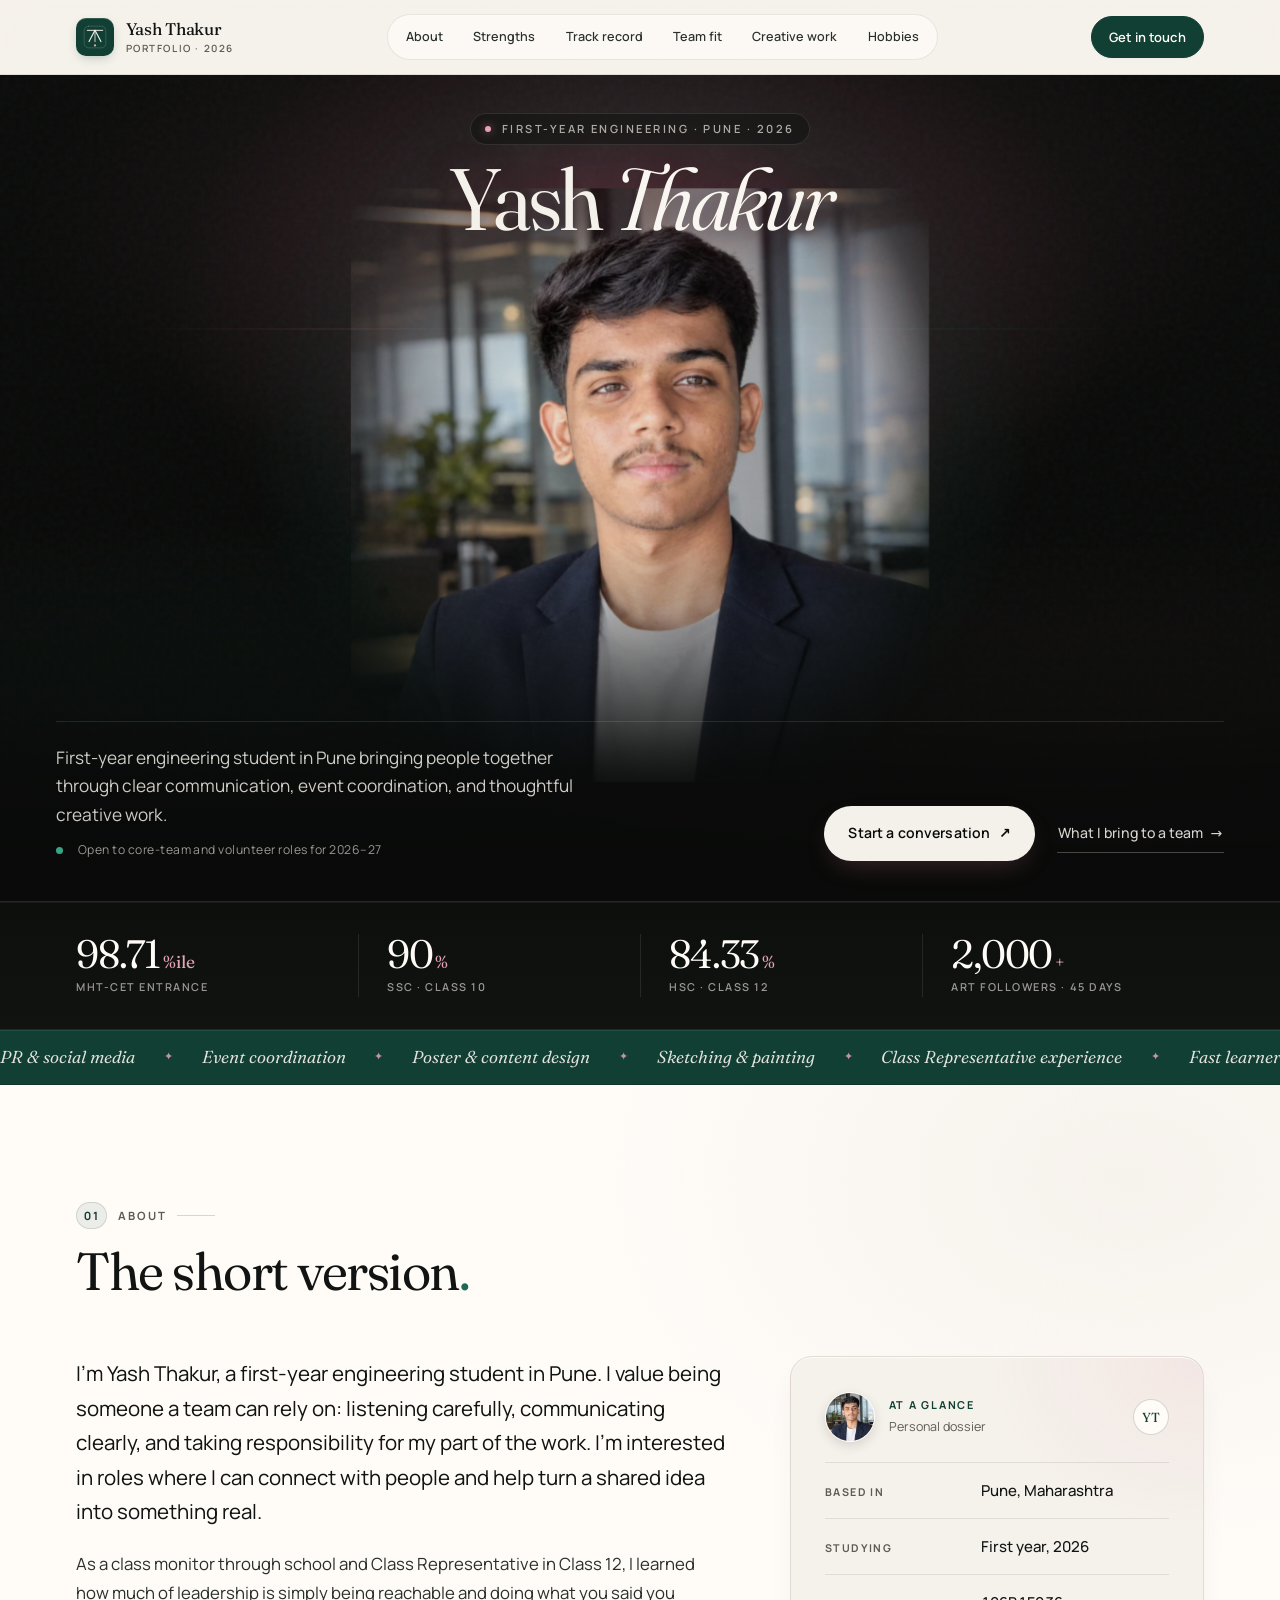
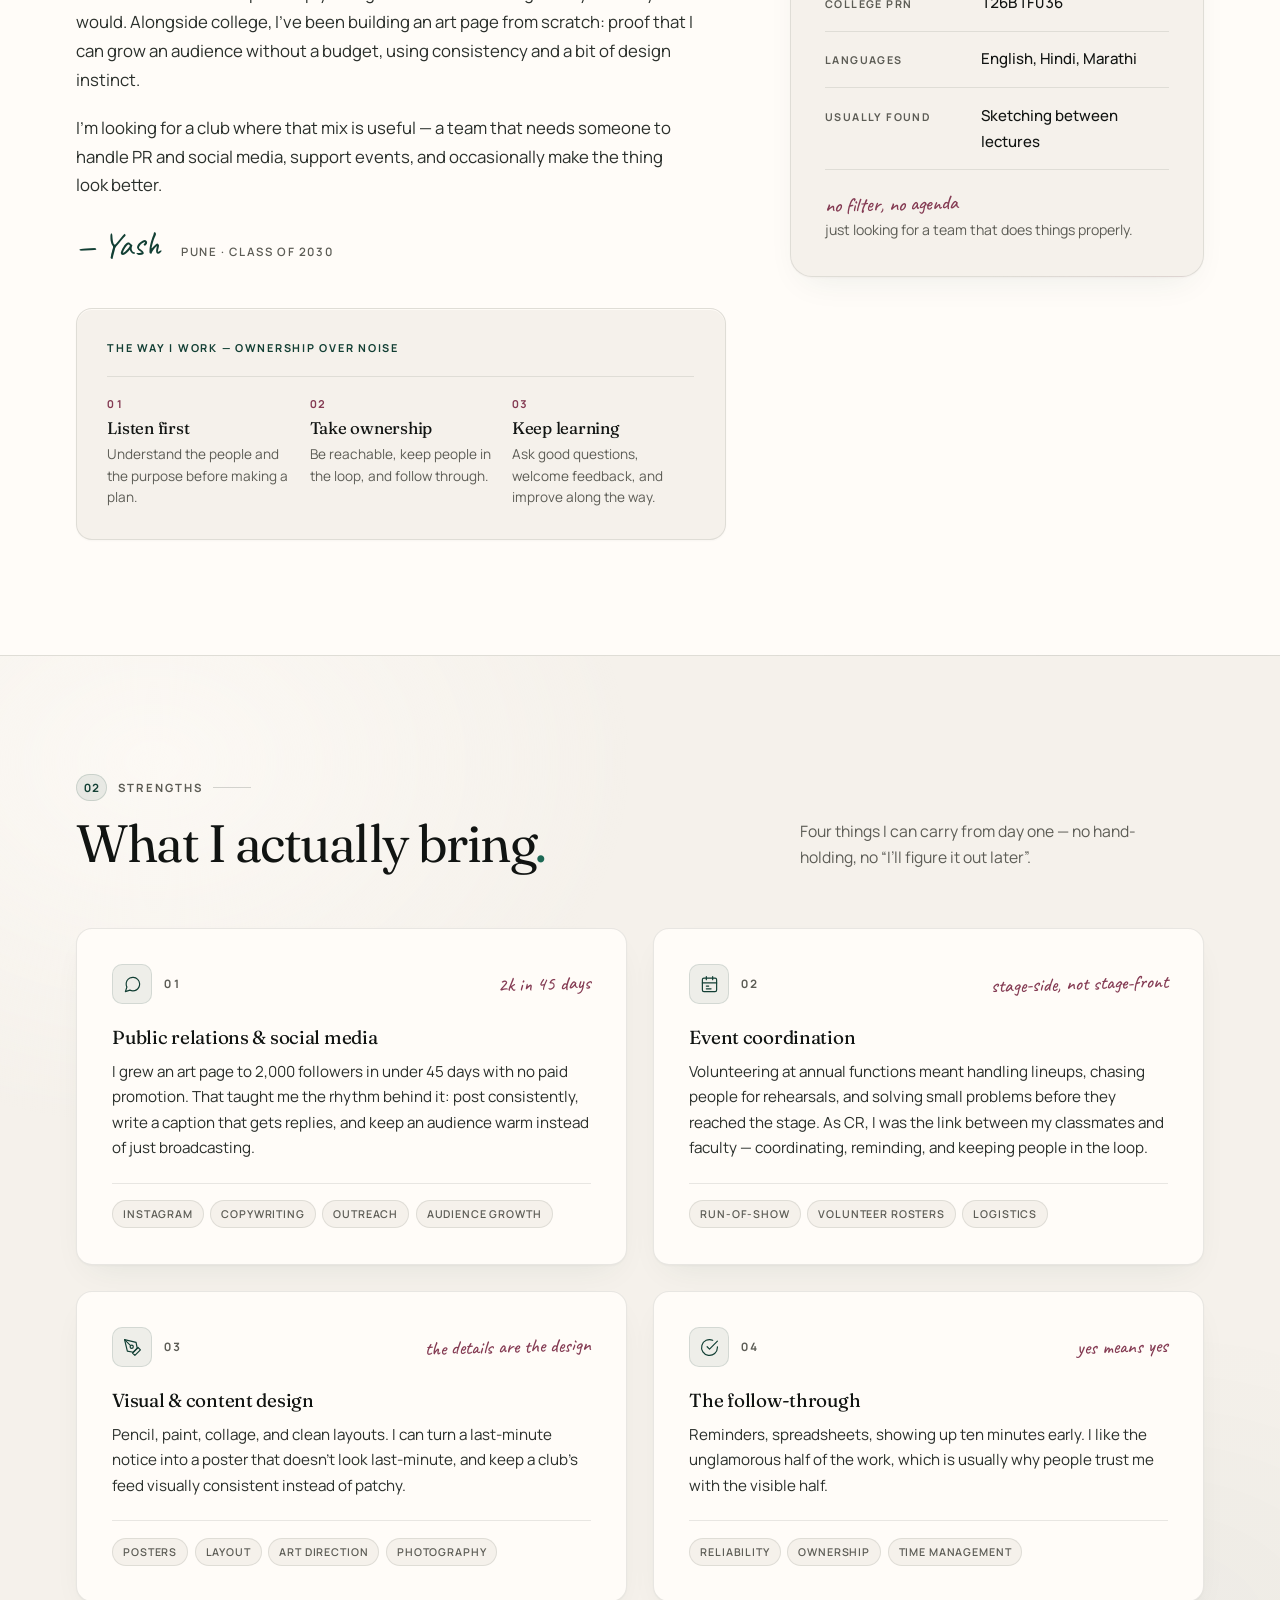
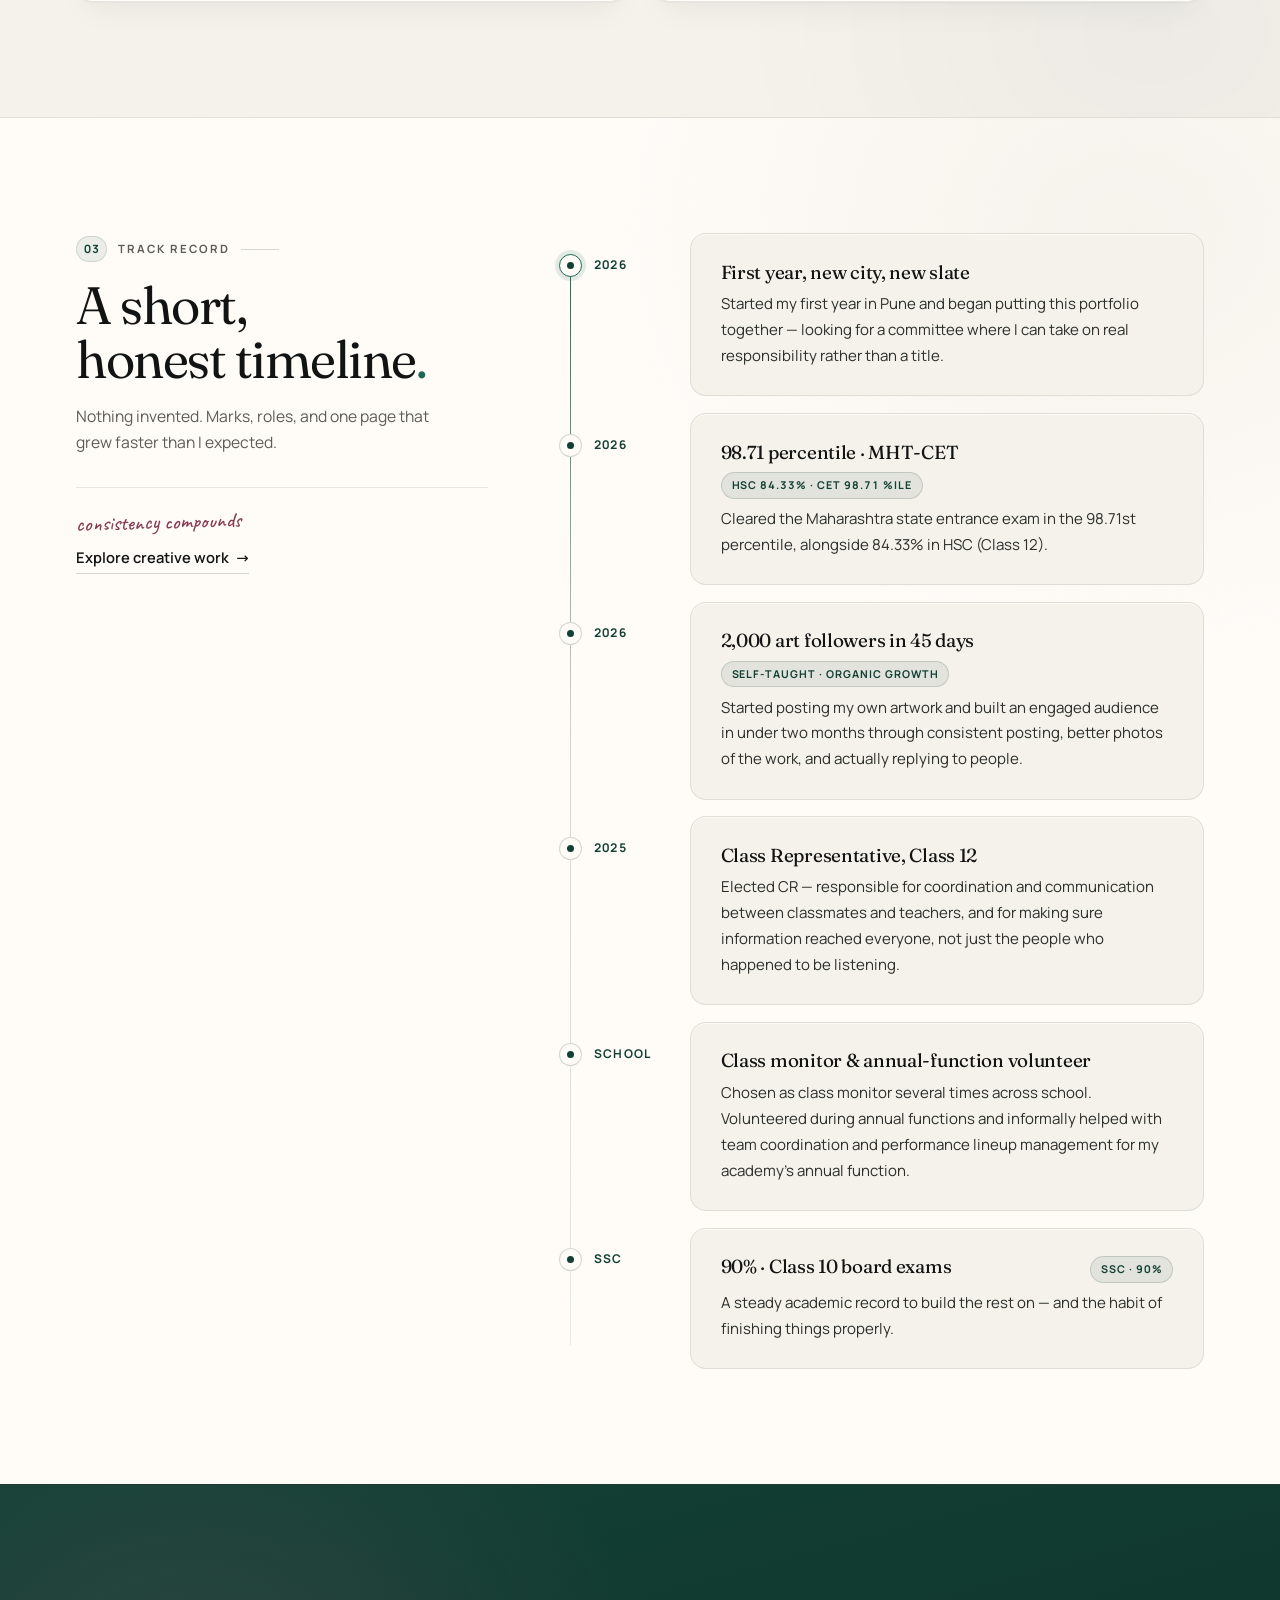
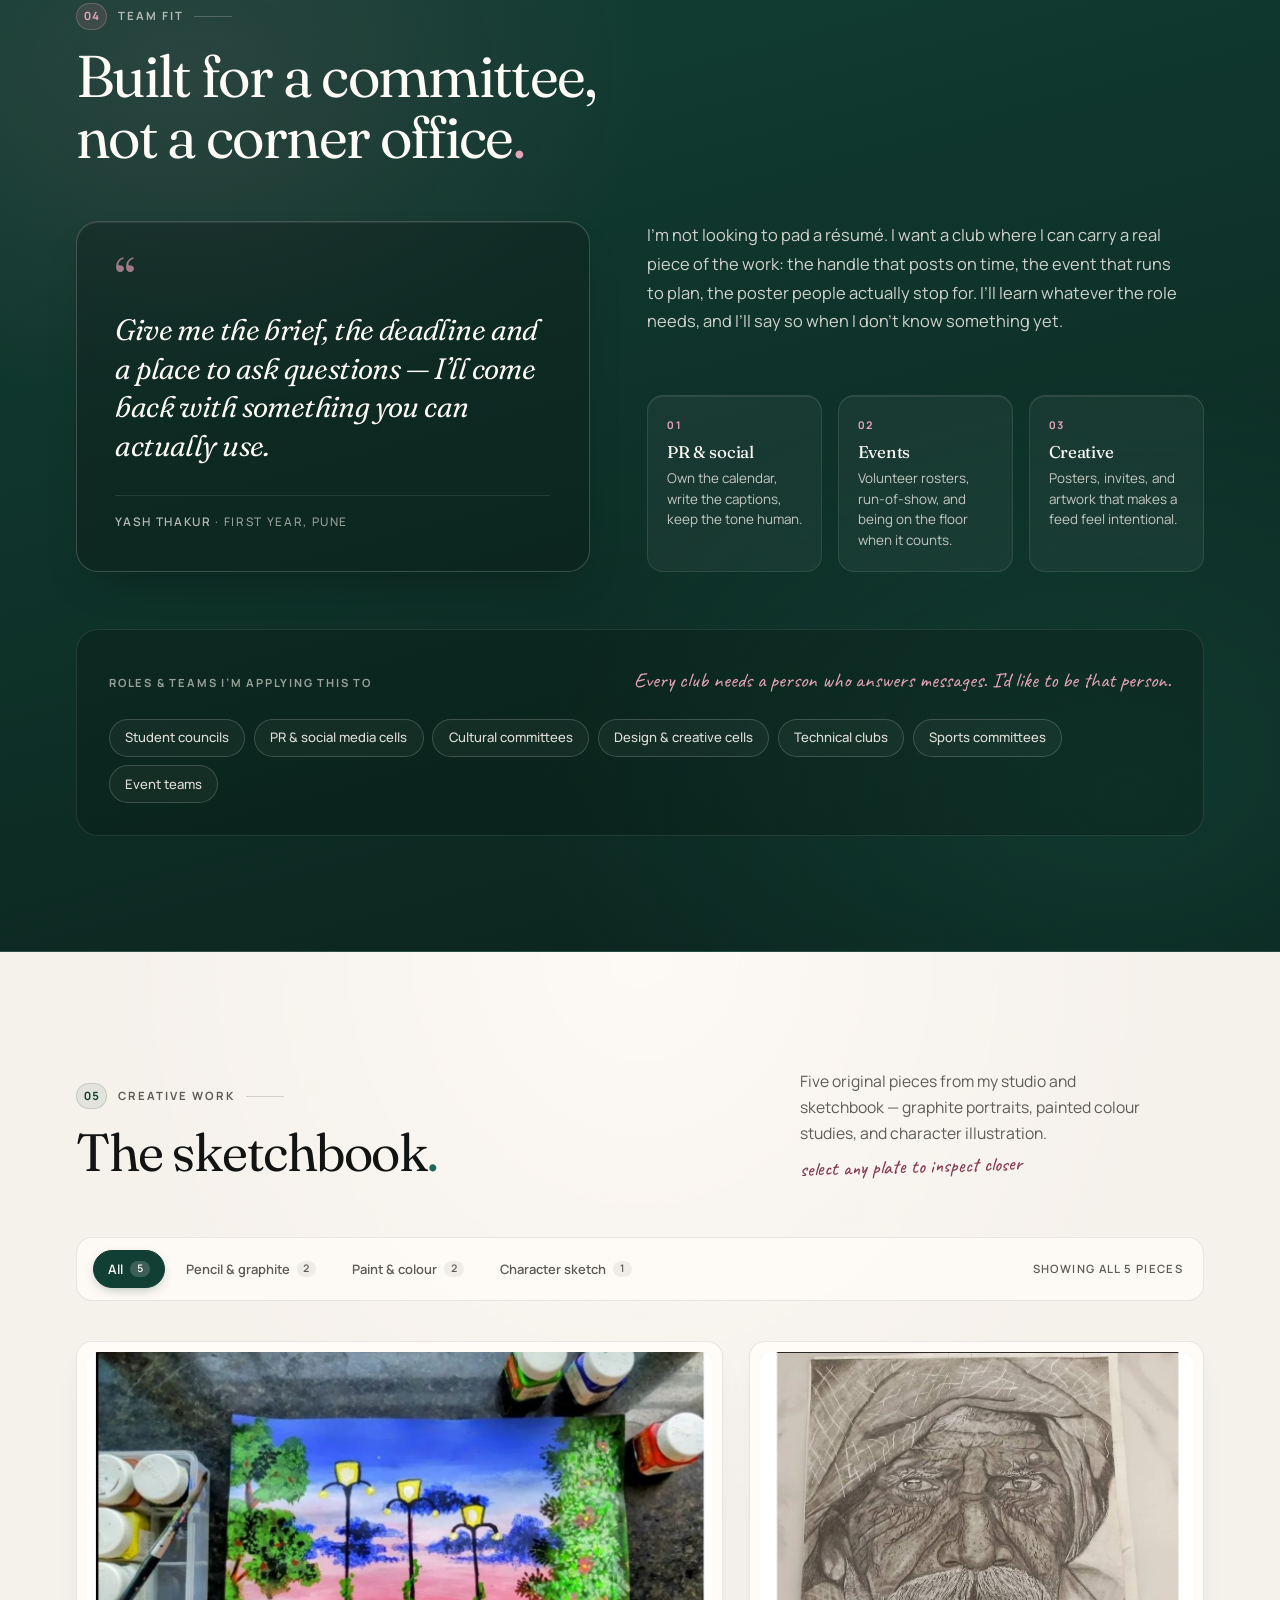
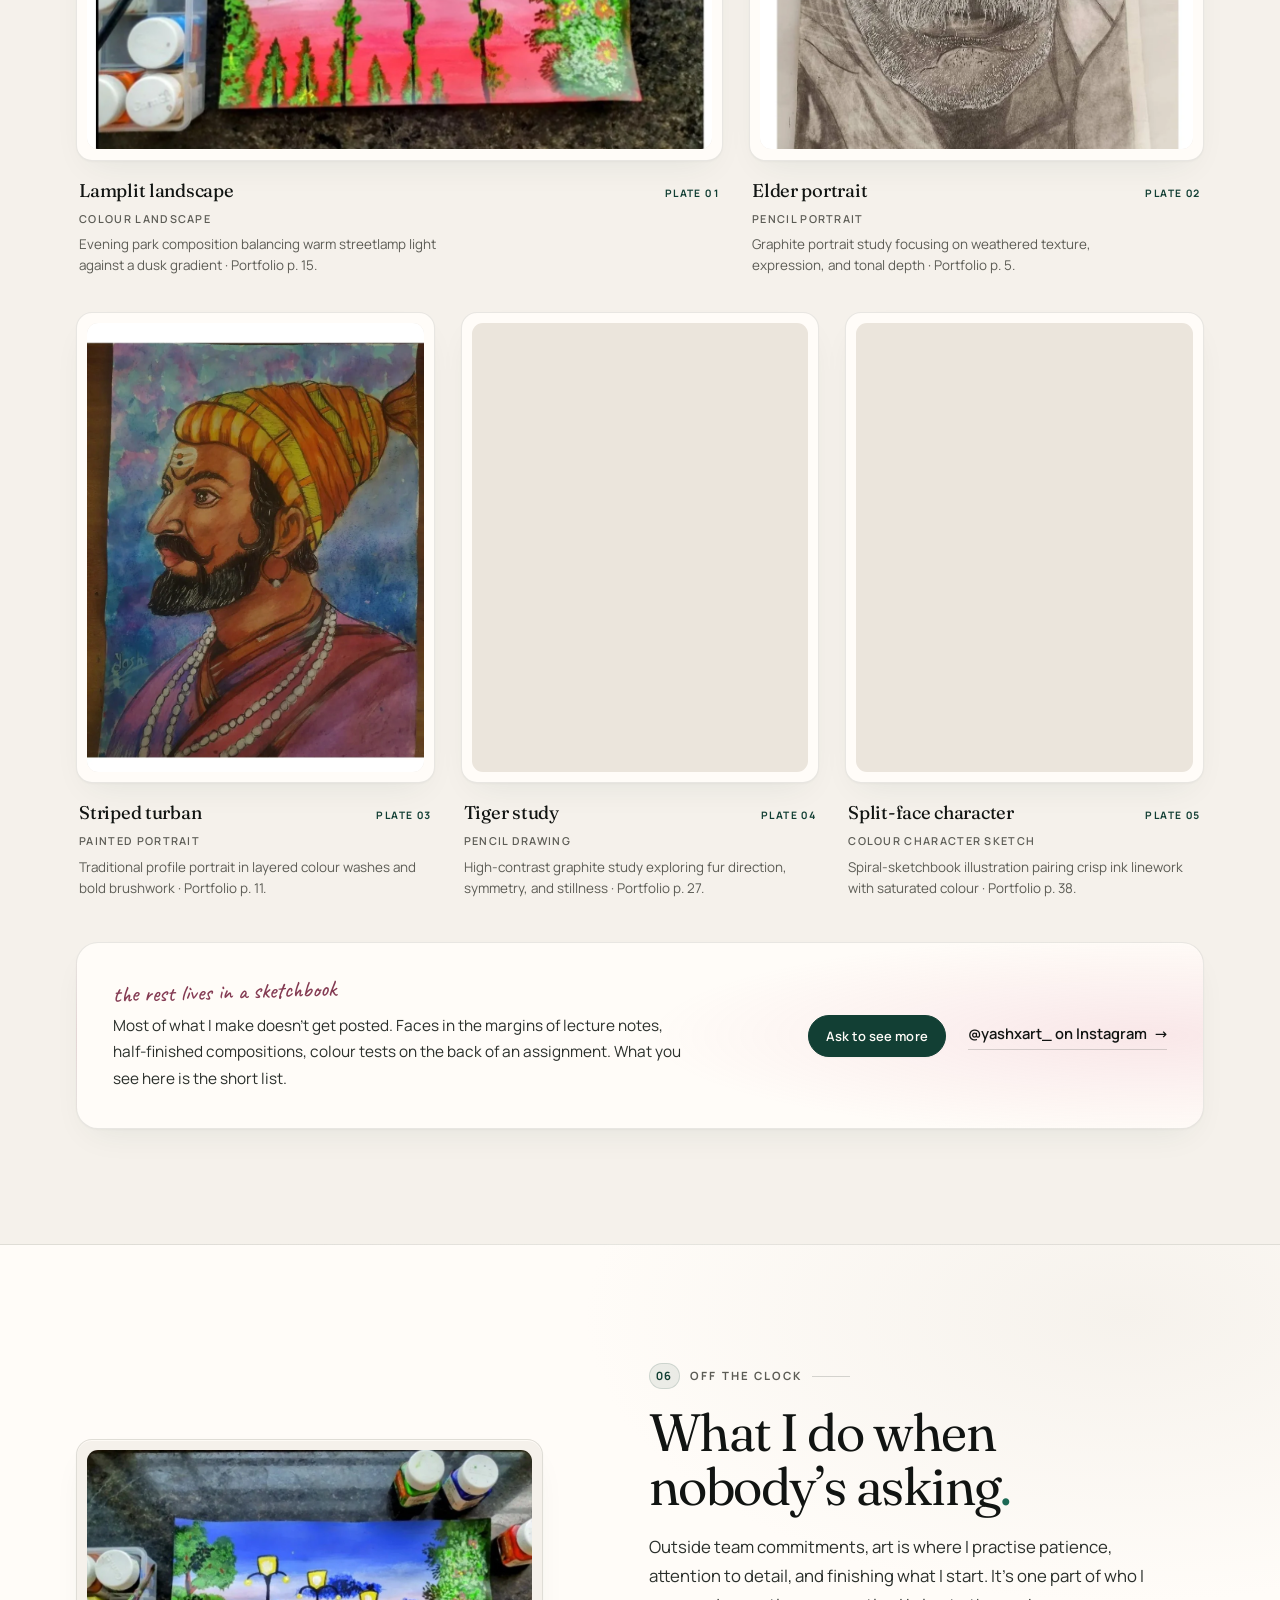
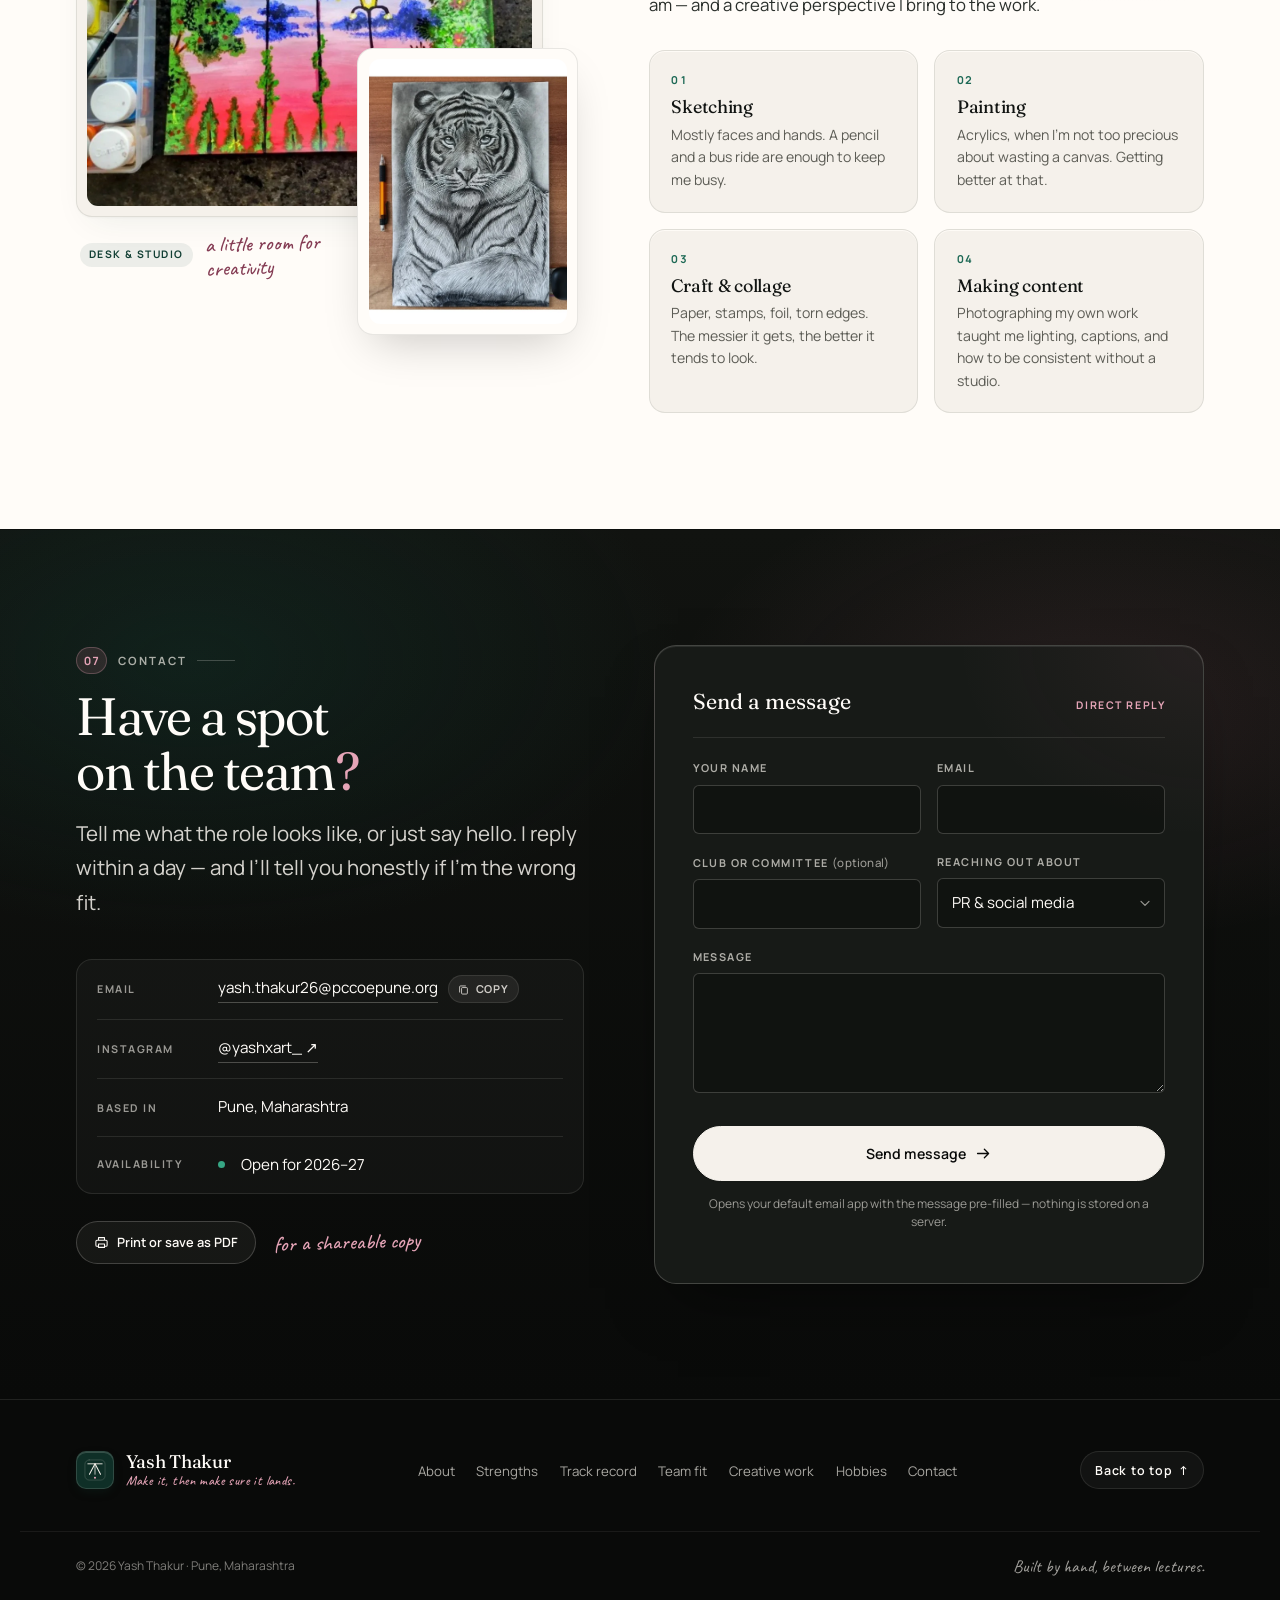
==== commit c91a27b7: "Correct track record years and chronological order Co-authored-by: arena-agent <297053741+arena-agen" ====
--- a/index.html
+++ b/index.html
@@ -444,7 +444,7 @@
         <li class="timeline-item reveal">
           <div class="timeline-marker">
             <span class="timeline-dot" aria-hidden="true"></span>
-            <p class="timeline-year">2025</p>
+            <p class="timeline-year">2026</p>
           </div>
           <div class="timeline-card">
             <div class="timeline-card__head">
@@ -458,18 +458,7 @@
         <li class="timeline-item reveal">
           <div class="timeline-marker">
             <span class="timeline-dot" aria-hidden="true"></span>
-            <p class="timeline-year">2025</p>
-          </div>
-          <div class="timeline-card">
-            <h3>Class Representative, Class 12</h3>
-            <p>Elected CR — responsible for coordination and communication between classmates and teachers, and for making sure information reached everyone, not just the people who happened to be listening.</p>
-          </div>
-        </li>
-
-        <li class="timeline-item reveal">
-          <div class="timeline-marker">
-            <span class="timeline-dot" aria-hidden="true"></span>
-            <p class="timeline-year">2024–25</p>
+            <p class="timeline-year">2026</p>
           </div>
           <div class="timeline-card">
             <div class="timeline-card__head">
@@ -477,6 +466,17 @@
               <span class="timeline-metric">Self-taught · organic growth</span>
             </div>
             <p>Started posting my own artwork and built an engaged audience in under two months through consistent posting, better photos of the work, and actually replying to people.</p>
+          </div>
+        </li>
+
+        <li class="timeline-item reveal">
+          <div class="timeline-marker">
+            <span class="timeline-dot" aria-hidden="true"></span>
+            <p class="timeline-year">2025</p>
+          </div>
+          <div class="timeline-card">
+            <h3>Class Representative, Class 12</h3>
+            <p>Elected CR — responsible for coordination and communication between classmates and teachers, and for making sure information reached everyone, not just the people who happened to be listening.</p>
           </div>
         </li>
 
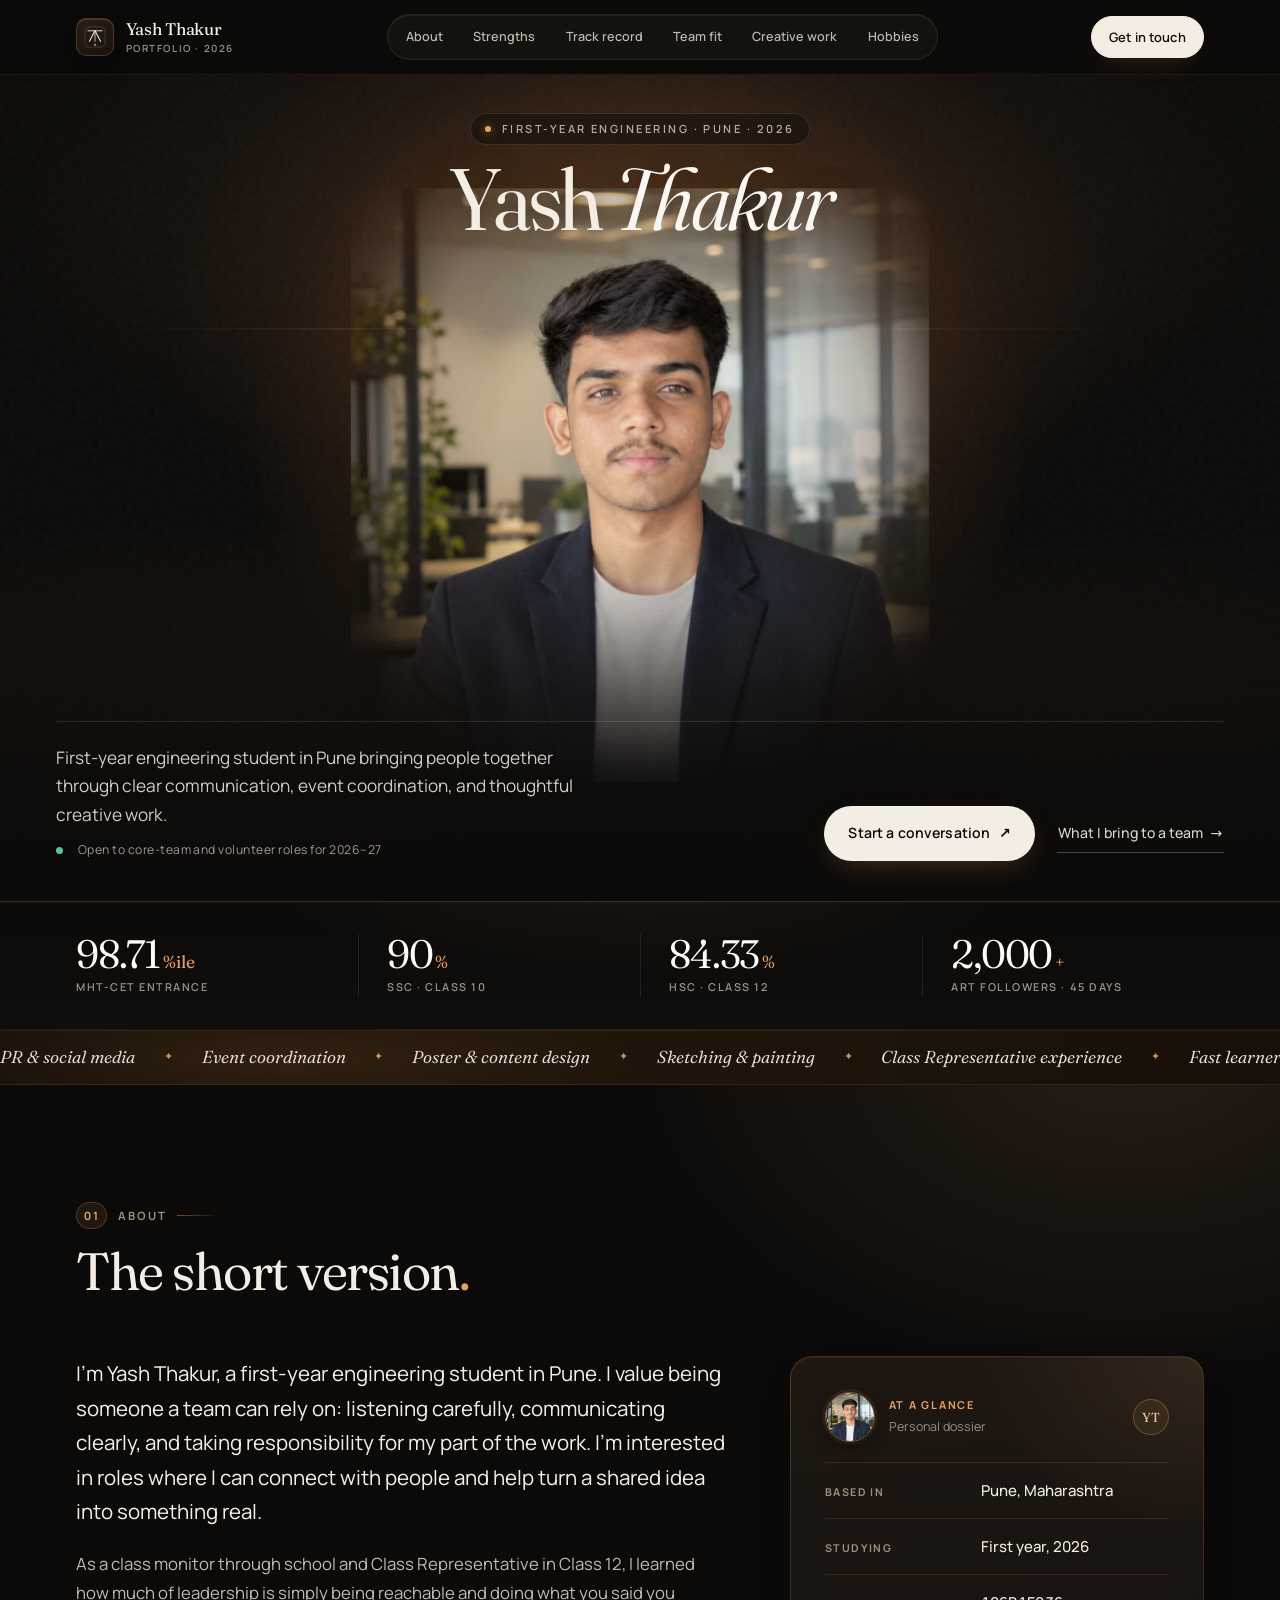
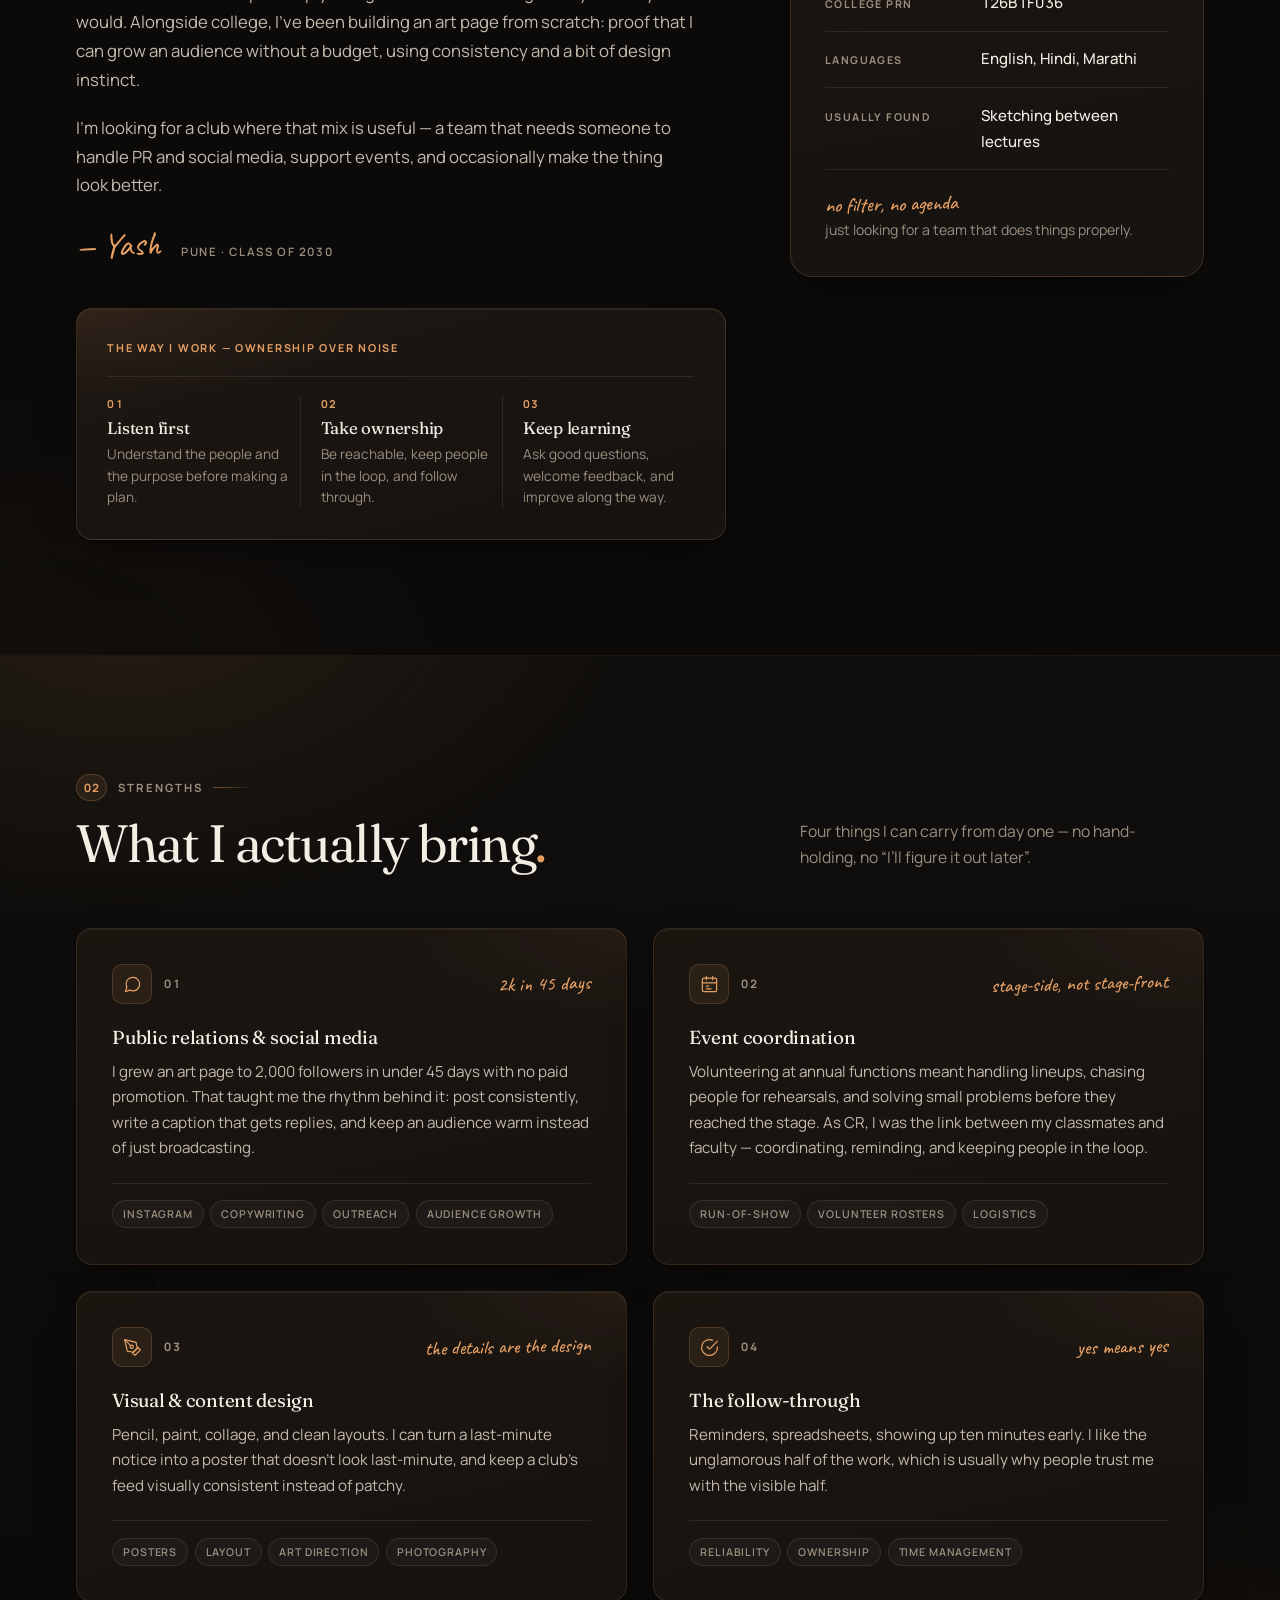
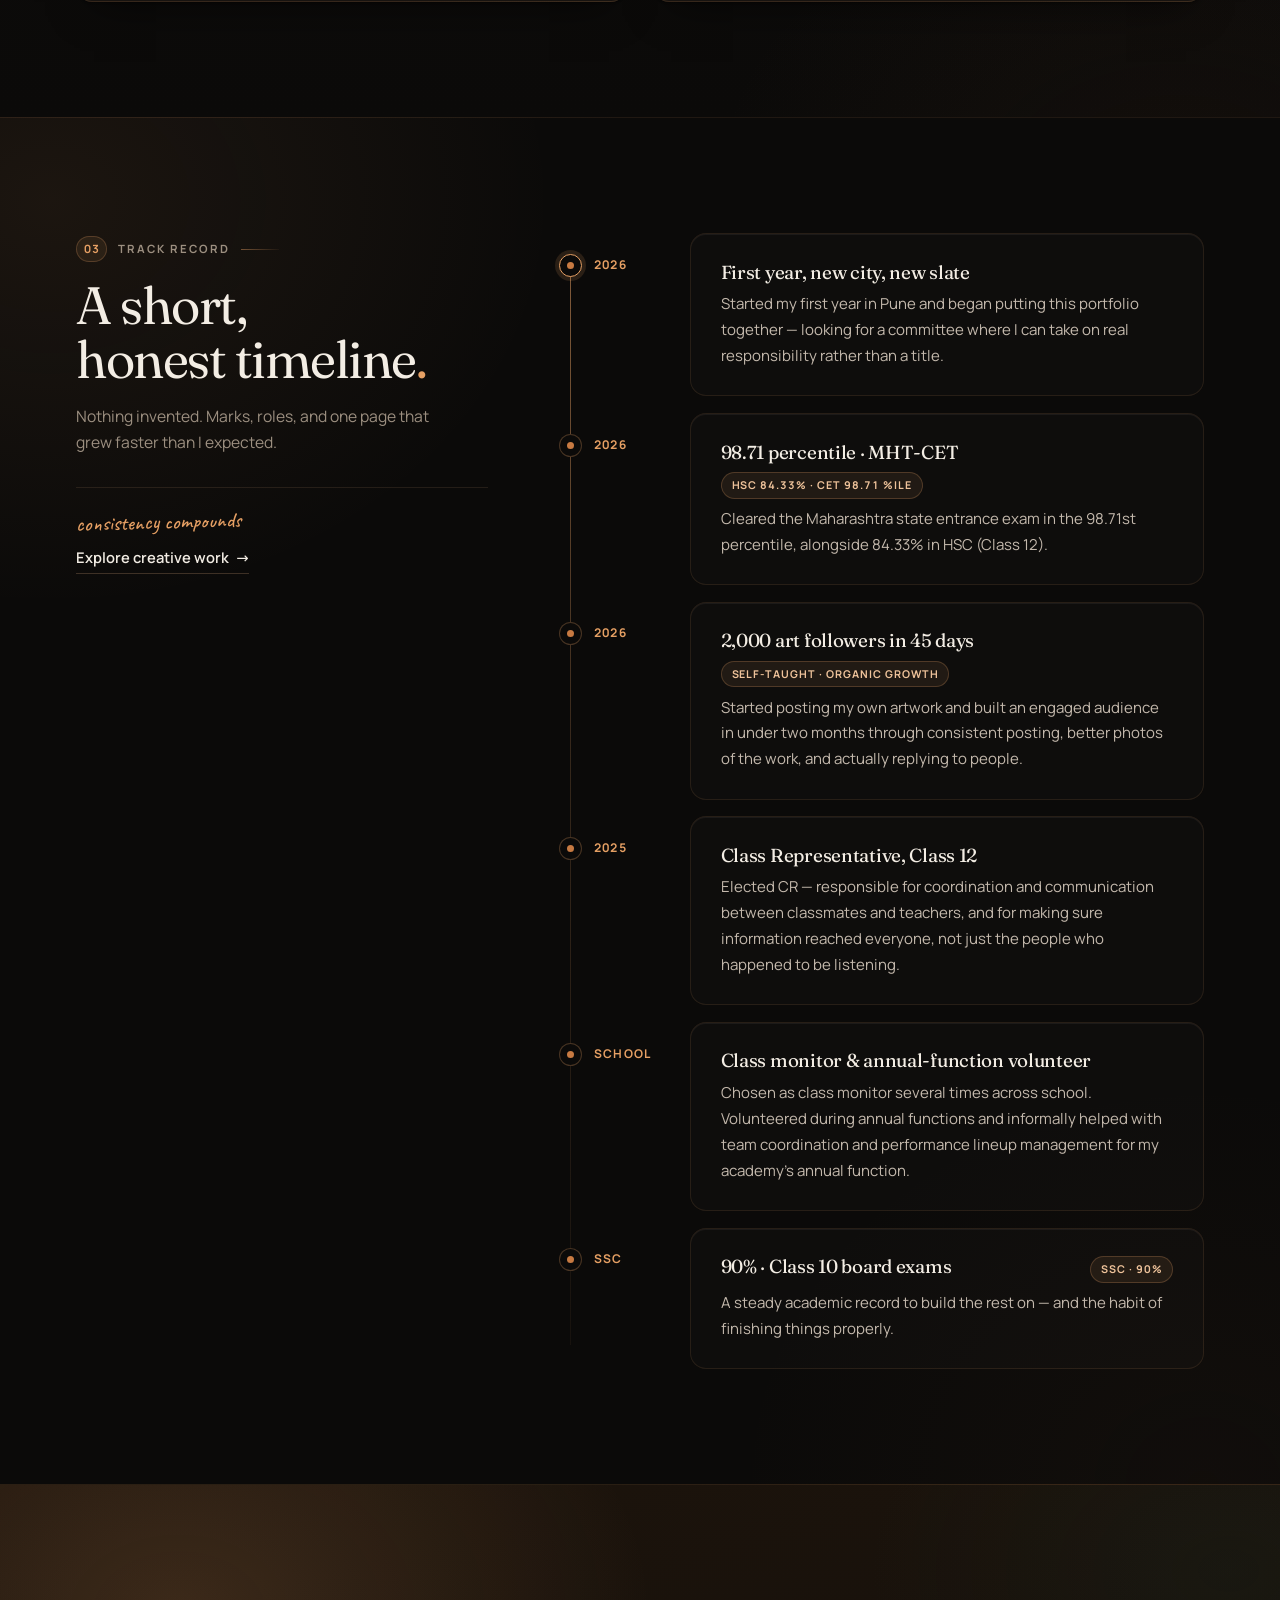
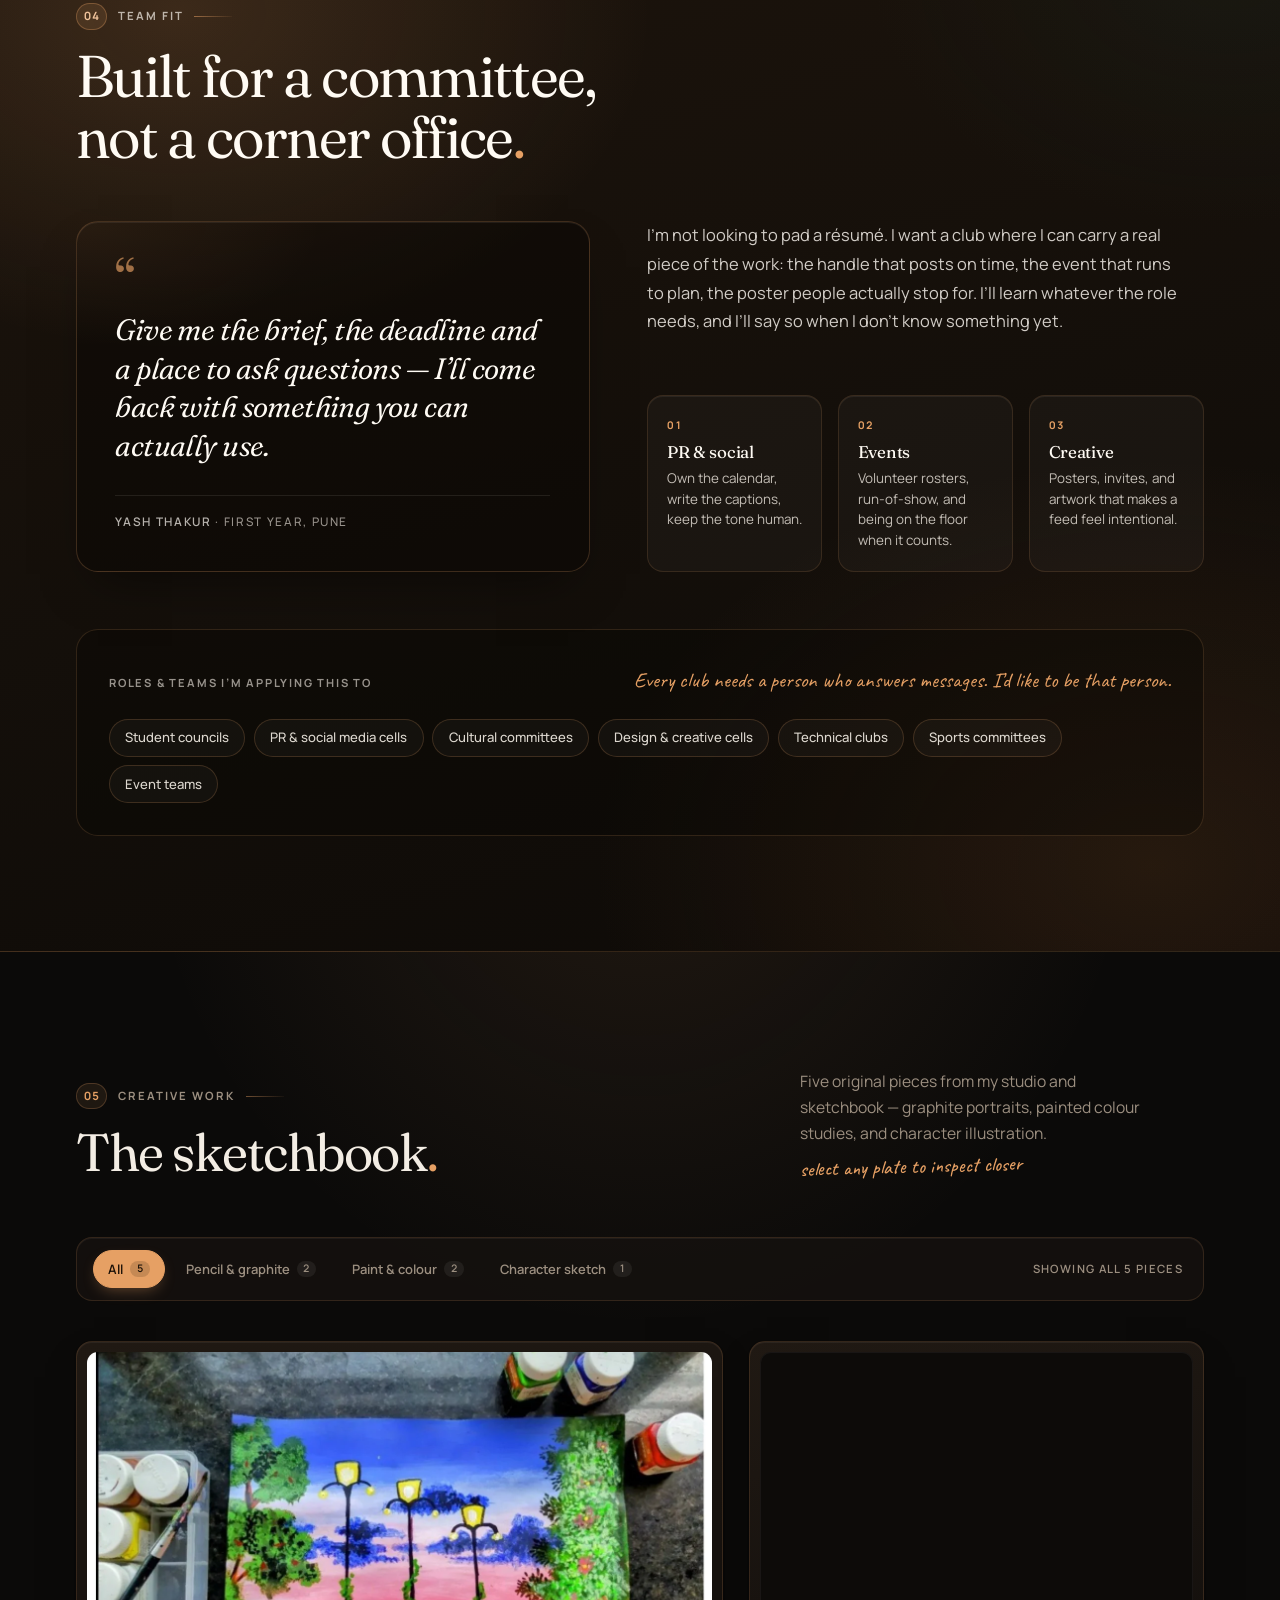
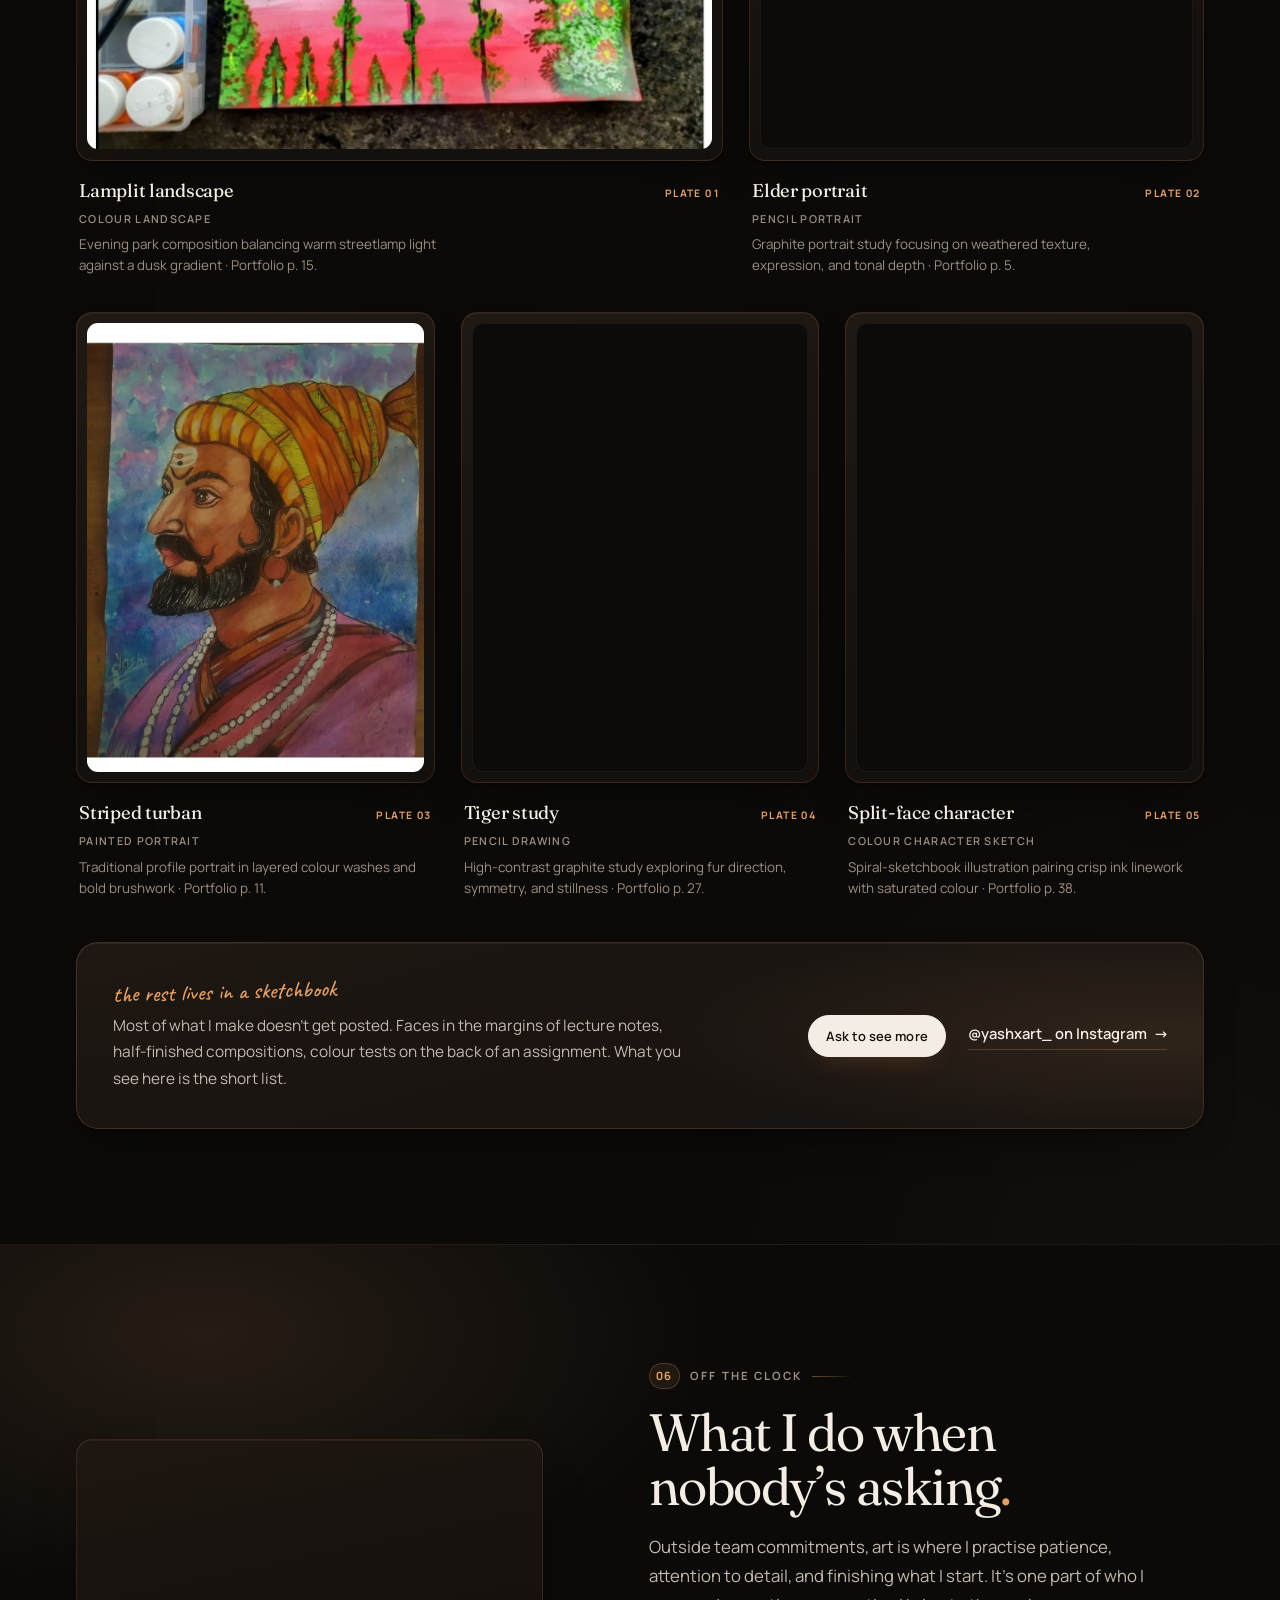
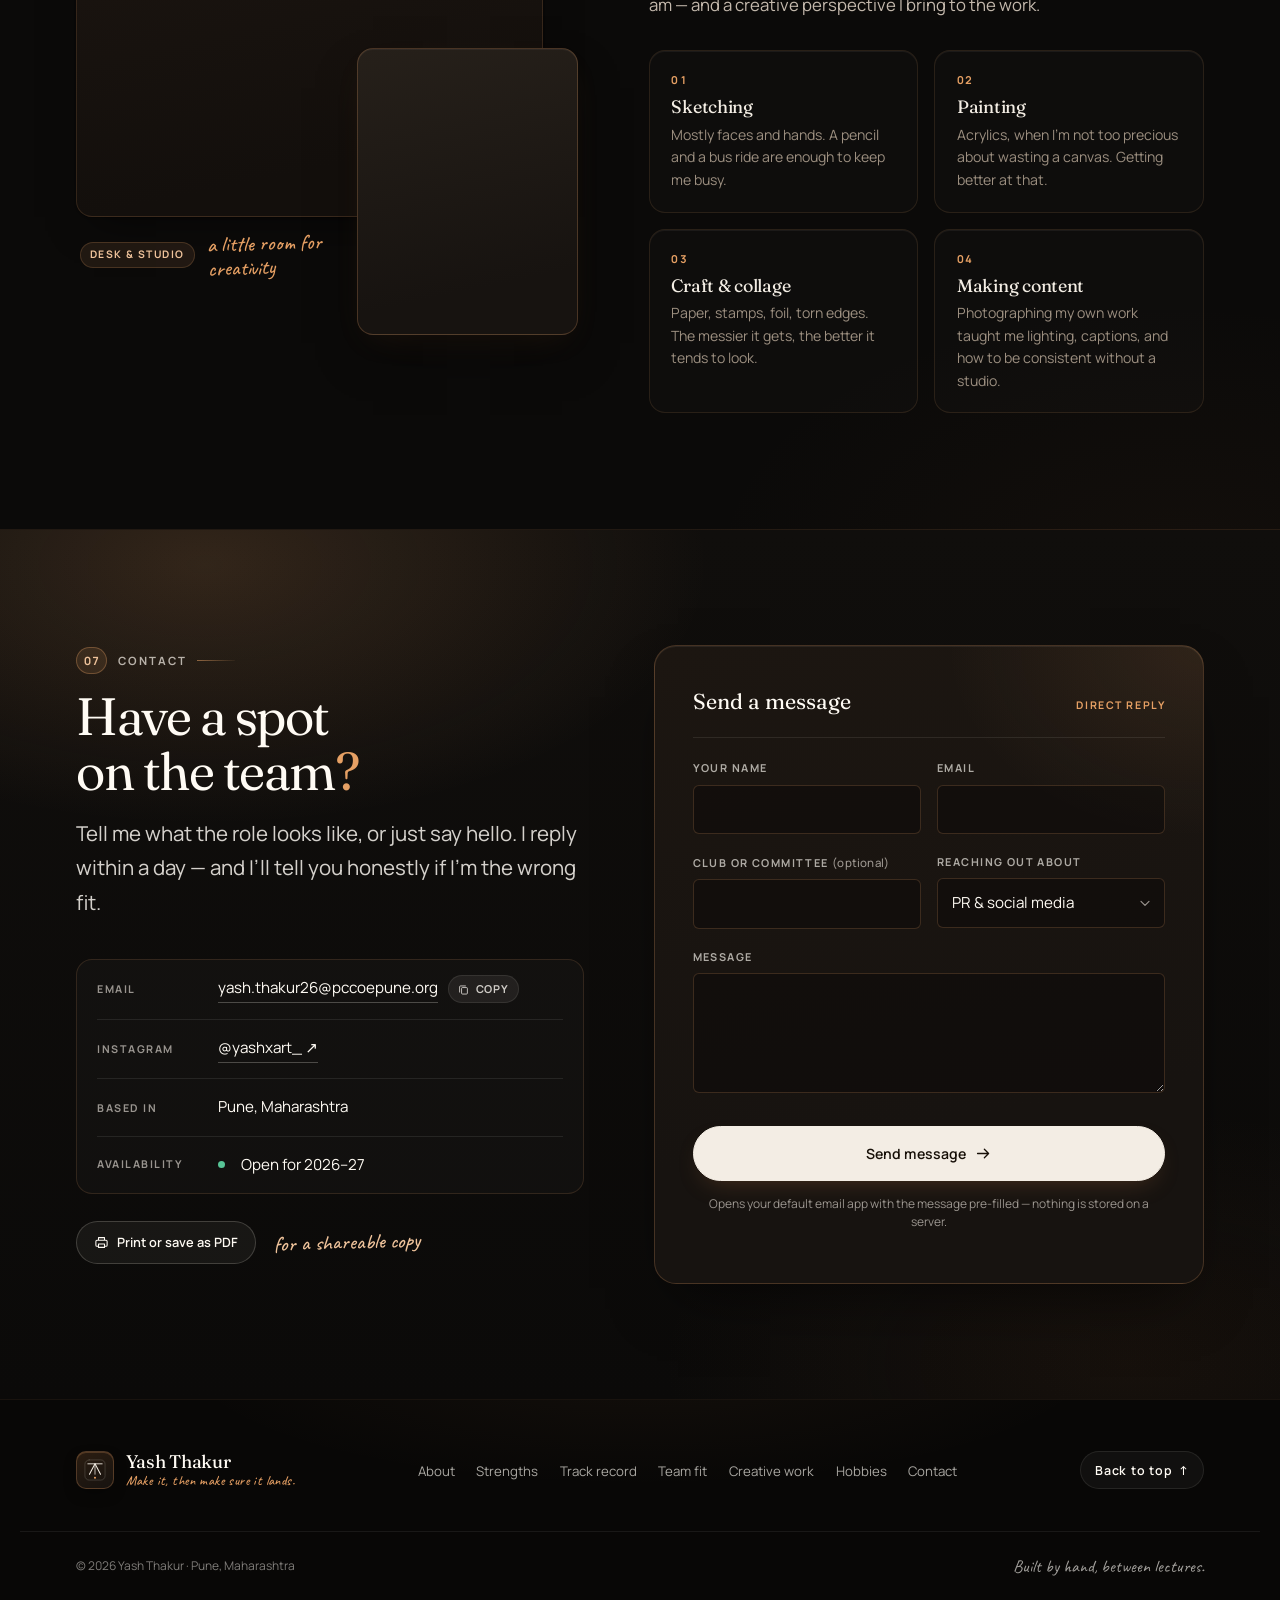
==== commit 8d099b40: "Unify portfolio into one cinematic warm-dark theme Extend the hero's near-black + burnt-orange/amber" ====
--- a/index.html
+++ b/index.html
@@ -5,7 +5,7 @@
 <meta name="viewport" content="width=device-width, initial-scale=1">
 <title>Yash Thakur — Portfolio · 2026</title>
 <meta name="description" content="Yash Thakur is a first-year engineering student in Pune looking to contribute to a college core team — PR and social media, event coordination, and visual content. Class Representative, 98.71 MHT-CET percentile, and self-taught artist.">
-<meta name="theme-color" content="#090A09">
+<meta name="theme-color" content="#0B0A09">
 <meta property="og:type" content="website">
 <meta property="og:title" content="Yash Thakur — Portfolio · 2026">
 <meta property="og:description" content="Clear communication, initiative, and follow-through. First-year engineering student in Pune ready to contribute across PR, events, and creative design.">
@@ -45,7 +45,7 @@
           <path d="M9 10.5 L31 10.5" stroke-width="1.35"/>
           <path d="M20 10.5 L20 26.5" stroke-width="1.15"/>
           <path d="M11.5 26.5 L20 10.5 L28.5 26.5" stroke-width="1.6"/>
-          <circle cx="20" cy="32" r="1.6" fill="#E5A4B7" stroke="none"/>
+          <circle cx="20" cy="32" r="1.6" fill="#E6A064" stroke="none"/>
         </svg>
       </span>
       <span class="brand-text">Yash Thakur<span class="brand-sub">Portfolio · 2026</span></span>
@@ -138,7 +138,7 @@
       <button class="hero-reveal__skip" type="button" data-hero-skip>Skip intro</button>
     </section>
 
-    <!-- Preserved warm-ivory hero fallback (active only if data-hero-reveal="off") -->
+    <!-- Preserved legacy hero fallback, re-graded to the same dark warm system (active only if data-hero-reveal="off") -->
     <section class="hero hero-legacy" id="top-legacy" aria-labelledby="hero-title">
       <div class="wrap hero-grid">
         <div class="hero-copy">
@@ -871,7 +871,7 @@
           <path d="M9 10.5 L31 10.5" stroke-width="1.35"/>
           <path d="M20 10.5 L20 26.5" stroke-width="1.15"/>
           <path d="M11.5 26.5 L20 10.5 L28.5 26.5" stroke-width="1.6"/>
-          <circle cx="20" cy="32" r="1.6" fill="#E5A4B7" stroke="none"/>
+          <circle cx="20" cy="32" r="1.6" fill="#E6A064" stroke="none"/>
         </svg>
       </span>
       <span class="brand-text">Yash Thakur<span class="brand-sub">Make it, then make sure it lands.</span></span>
--- a/css/styles.css
+++ b/css/styles.css
@@ -37,56 +37,84 @@
    1. DESIGN TOKENS
    ========================================================= */
 :root {
-  /* Core Palette */
-  --bg-dark-primary: #090A09;
-  --bg-dark-secondary: #111310;
-  --bg-dark-elevated: #171A17;
-
-  --emerald-deep: #123F34;
-  --emerald-deeper: #0C2B23;
-  --emerald-accent: #1D6955;
-  --emerald-soft: rgba(29, 105, 85, 0.10);
-
-  --ivory: #F5F1EB;
-  --ivory-deep: #EBE5DC;
-  --soft-white: #FFFCF8;
-
-  /* Ink & Text (WCAG AA+ calibrated) */
-  --ink: #111412;
-  --ink-body: #2A2F2B;
-  --muted: #5C5C55;          /* 5.9:1 on warm ivory; 6.4:1 on soft white */
-  --muted-subtle: #77766F;   /* Reference neutral for decorative rules & large accents */
-
-  --text-light: #F5F1EB;
-  --text-light-body: rgba(245, 241, 235, 0.78);
-  --text-light-muted: rgba(245, 241, 235, 0.60);
-
-  /* Selective Rose Illumination & Editorial Notes */
-  --rose-glow: rgba(218, 125, 151, 0.16);
-  --rose-soft: #E5A4B7;
-  --rose-ink: #843B53;       /* Deep dusty rose for handwritten notes on light surfaces (6.8:1) */
-
-  --error: #A62B2B;
-  --error-light: #F28B82;
-
-  /* Delicate Architectural Borders */
-  --border-light: rgba(31, 43, 36, 0.10);
-  --border-light-strong: rgba(31, 43, 36, 0.18);
-  --border-dark: rgba(245, 241, 235, 0.10);
-  --border-dark-strong: rgba(245, 241, 235, 0.20);
-
-  /* Spatial Depth, Shadows & Specular Highlights */
-  --shadow-xs: 0 1px 2px rgba(9, 10, 9, 0.03);
+  /* =====================================================
+     CINEMATIC WARM-DARK SYSTEM (source of truth: hero)
+     Near-black fields, burnt-orange / amber environmental
+     light, warm off-white type. Sage green survives ONLY
+     as a semantic signal (availability pulse, form success).
+     ===================================================== */
+  --bg-dark-primary: #0B0A09;   /* primary background */
+  --bg-dark-secondary: #100E0C; /* secondary background */
+  --bg-dark-elevated: #171310;  /* elevated surface */
+  --surface-warm: #1E1712;      /* warm surface */
+  --surface-walnut: #241A11;    /* richest warm surface (hover/focal) */
+  --bg-deepest: #080706;        /* footer / lightbox floor */
+
+  /* RGB triplets for shared atmosphere gradients */
+  --c-amber: 230, 160, 100;
+  --c-burnt: 199, 122, 66;
+  --c-brown: 122, 74, 38;
+  --c-ivory: 243, 237, 228;
+
+  /* Warm accent family */
+  --accent: #C77A42;            /* burnt orange */
+  --accent-bright: #E6A064;     /* amber glow */
+  --accent-pale: #EFC39B;       /* palest amber for small text on dark */
+  --accent-deep: #8C4F26;
+  --ink-on-accent: #1B1108;     /* text on amber fills (5.5:1+ on --accent) */
+
+  /* Restrained sage — semantic only: availability + success */
+  --sage: #3E9B7A;
+  --sage-bright: #57C496;
+  --sage-deep: #1E3A30;
+
+  --ivory: #F3EDE4;             /* warm off-white: primary text / CTA fill */
+  --ivory-deep: #E7DCCB;
+  --soft-white: #FFFBF4;
+
+  /* Text on dark (WCAG AA+ calibrated against #0B0A09 / #171310) */
+  --ink: #F3EDE4;               /* headings & primary text 17.0:1 */
+  --ink-body: #C4B9AD;          /* body copy 10.3:1 */
+  --muted: #9C8F80;             /* secondary text 6.3:1 on bg, 5.6:1 on warmest surface */
+  --muted-subtle: #7E7367;      /* decorative rules & large accents only */
+
+  --text-light: #F3EDE4;
+  --text-light-body: rgba(243, 237, 228, 0.78);
+  --text-light-muted: rgba(243, 237, 228, 0.60);
+
+  --error: #E08A7D;
+  --error-light: #F0A196;
+
+  /* Delicate warm architectural borders */
+  --border-light: rgba(222, 171, 128, 0.12);
+  --border-light-strong: rgba(222, 171, 128, 0.24);
+  --border-dark: rgba(243, 237, 228, 0.09);
+  --border-dark-strong: rgba(243, 237, 228, 0.19);
+
+  /* Spatial depth on dark: deep ambient shade + warm edge light */
+  --shadow-xs: 0 1px 2px rgba(0, 0, 0, 0.45);
   --shadow-card:
-    0 1px 2px rgba(9, 10, 9, 0.03),
-    0 14px 36px -14px rgba(18, 63, 52, 0.09);
+    0 1px 2px rgba(0, 0, 0, 0.40),
+    0 18px 40px -18px rgba(0, 0, 0, 0.60);
   --shadow-card-hover:
-    0 6px 16px -4px rgba(9, 10, 9, 0.05),
-    0 24px 48px -16px rgba(18, 63, 52, 0.14);
+    0 2px 4px rgba(0, 0, 0, 0.45),
+    0 26px 54px -18px rgba(0, 0, 0, 0.65),
+    0 18px 44px -22px rgba(199, 122, 66, 0.35);
   --shadow-elevated:
-    0 24px 56px -20px rgba(9, 10, 9, 0.28);
-  --specular-light: inset 0 1px 0 rgba(255, 252, 248, 0.9);
-  --specular-dark: inset 0 1px 0 rgba(245, 241, 235, 0.09);
+    0 28px 60px -24px rgba(0, 0, 0, 0.70);
+  --specular-light: inset 0 1px 0 rgba(243, 237, 228, 0.055);
+  --specular-dark: inset 0 1px 0 rgba(243, 237, 228, 0.07);
+
+  /* Legacy aliases — old names now resolve into the warm system
+     so component/print references can never resurrect the old
+     emerald-on-cream or rose themes. Prefer the tokens above. */
+  --emerald-deep: var(--sage-deep);
+  --emerald-deeper: #152A23;
+  --emerald-accent: var(--sage);
+  --emerald-soft: rgba(62, 155, 122, 0.12);
+  --rose-glow: rgba(199, 122, 66, 0.16);
+  --rose-soft: var(--accent-bright);
+  --rose-ink: var(--accent-bright);
 
   /* Typography */
   --font-display: 'Fraunces Variable', Georgia, 'Times New Roman', serif;
@@ -132,7 +160,7 @@
 
 body {
   margin: 0;
-  background: var(--ivory);
+  background: var(--bg-dark-primary);
   color: var(--ink-body);
   font-family: var(--font-body);
   font-size: clamp(0.98rem, 0.94rem + 0.18vw, 1.05rem);
@@ -148,16 +176,16 @@
   overflow: hidden;
 }
 
-/* Subtle tactile paper texture across light surfaces */
+/* Restrained cinema grain unifying every dark surface with the hero */
 body::before {
   content: "";
   position: fixed;
   inset: 0;
   z-index: 40;
   pointer-events: none;
-  opacity: 0.24;
-  mix-blend-mode: multiply;
-  background-image: url("data:image/svg+xml,%3Csvg xmlns='http://www.w3.org/2000/svg' width='180' height='180'%3E%3Cfilter id='n'%3E%3CfeTurbulence type='fractalNoise' baseFrequency='0.82' numOctaves='3' stitchTiles='stitch'/%3E%3CfeColorMatrix type='saturate' values='0'/%3E%3C/filter%3E%3Crect width='180' height='180' filter='url(%23n)' opacity='0.11'/%3E%3C/svg%3E");
+  opacity: 0.05;
+  mix-blend-mode: overlay;
+  background-image: url("data:image/svg+xml,%3Csvg xmlns='http://www.w3.org/2000/svg' width='180' height='180'%3E%3Cfilter id='n'%3E%3CfeTurbulence type='fractalNoise' baseFrequency='0.82' numOctaves='3' stitchTiles='stitch'/%3E%3CfeColorMatrix type='saturate' values='0'/%3E%3C/filter%3E%3Crect width='180' height='180' filter='url(%23n)' opacity='0.6'/%3E%3C/svg%3E");
 }
 
 img, svg {
@@ -188,12 +216,12 @@
 }
 
 ::selection {
-  background: var(--emerald-deep);
-  color: var(--soft-white);
+  background: var(--accent);
+  color: var(--ink-on-accent);
 }
 
 :where(a, button, input, select, textarea, [tabindex]):focus-visible {
-  outline: 2px solid var(--emerald-accent);
+  outline: 2px solid var(--accent-bright);
   outline-offset: 3px;
   border-radius: 4px;
 }
@@ -226,8 +254,8 @@
   top: 0;
   transform: translate(-50%, -130%);
   z-index: 200;
-  background: var(--emerald-deep);
-  color: var(--soft-white);
+  background: var(--accent-bright);
+  color: var(--ink-on-accent);
   padding: 0.7rem 1.3rem;
   border-radius: 0 0 var(--radius-xs) var(--radius-xs);
   text-decoration: none;
@@ -282,43 +310,99 @@
   font-family: var(--font-hand);
   font-size: 1.32rem;
   line-height: 1.15;
-  color: var(--rose-ink);
+  color: var(--accent-bright);
   font-weight: 500;
   display: inline-block;
   transform: rotate(-1.5deg);
 }
 
 .hand--light {
-  color: var(--rose-soft);
+  color: var(--accent-pale);
 }
 
 .dot {
-  color: var(--emerald-accent);
+  color: var(--accent-bright);
 }
 
 .dot--rose {
-  color: var(--rose-soft);
-}
-
-/* Section Surfaces & Spatial Transitions */
+  color: var(--accent-bright);
+}
+
+/* =====================================================
+   SECTION ATMOSPHERE — one shared background system.
+   Every section is the same near-black room; only the
+   position and strength of its warm light changes.
+   Tune per section via --glow-* / --section-bg below,
+   never by redeclaring a bespoke background stack.
+   ===================================================== */
 .section {
+  --section-bg: var(--bg-dark-primary);
+  --glow-1-x: 84%;
+  --glow-1-y: -6%;
+  --glow-1-a: 0.10;
+  --glow-2-x: 6%;
+  --glow-2-y: 108%;
+  --glow-2-a: 0.07;
+
   position: relative;
   padding-block: clamp(5rem, 9vw, 8.2rem);
   isolation: isolate;
-}
-
+  color: var(--ink-body);
+  background:
+    radial-gradient(ellipse 58% 44% at var(--glow-1-x) var(--glow-1-y),
+      rgba(var(--c-amber), var(--glow-1-a)) 0%, transparent 68%),
+    radial-gradient(ellipse 52% 42% at var(--glow-2-x) var(--glow-2-y),
+      rgba(var(--c-brown), var(--glow-2-a)) 0%, transparent 70%),
+    linear-gradient(180deg,
+      var(--section-bg) 0%,
+      var(--bg-dark-primary) 100%);
+}
+
+/* About · Track record · Hobbies — soft, offset editorial light */
 .section--light {
-  background:
-    radial-gradient(ellipse 65% 50% at 88% 8%, rgba(245, 241, 235, 0.9) 0%, transparent 65%),
-    var(--soft-white);
-}
-
+  --section-bg: var(--bg-dark-primary);
+}
+
+/* About — the hero's glow continues, drifting to the upper right */
+#about {
+  --glow-1-x: 88%;
+  --glow-1-y: -4%;
+  --glow-1-a: 0.13;
+  --glow-2-x: 2%;
+  --glow-2-y: 104%;
+  --glow-2-a: 0.08;
+}
+
+/* Track record — quieter, low light from the left edge */
+#track {
+  --glow-1-x: 4%;
+  --glow-1-y: 6%;
+  --glow-1-a: 0.08;
+  --glow-2-x: 94%;
+  --glow-2-y: 100%;
+  --glow-2-a: 0.06;
+}
+
+/* Hobbies — lamplight pooling behind the studio photographs */
+#hobbies {
+  --glow-1-x: 16%;
+  --glow-1-y: 10%;
+  --glow-1-a: 0.12;
+  --glow-2-x: 92%;
+  --glow-2-y: 104%;
+  --glow-2-a: 0.07;
+}
+
+/* Strengths — a degree deeper field, light raking from the left */
 .section--ivory {
-  background:
-    radial-gradient(ellipse 60% 55% at 12% 10%, rgba(255, 252, 248, 0.72) 0%, transparent 62%),
-    radial-gradient(ellipse 50% 45% at 90% 92%, rgba(18, 63, 52, 0.035) 0%, transparent 65%),
-    var(--ivory);
-  border-block: 1px solid var(--border-light);
+  --section-bg: var(--bg-dark-secondary);
+  --glow-1-x: 10%;
+  --glow-1-y: -6%;
+  --glow-1-a: 0.10;
+  --glow-2-x: 92%;
+  --glow-2-y: 106%;
+  --glow-2-a: 0.08;
+  border-block: 1px solid rgba(var(--c-amber), 0.07);
 }
 
 .section-head {
@@ -350,9 +434,9 @@
   min-width: 1.85rem;
   padding: 0.16rem 0.42rem;
   border-radius: var(--radius-pill);
-  background: rgba(18, 63, 52, 0.08);
-  border: 1px solid rgba(18, 63, 52, 0.14);
-  color: var(--emerald-deep);
+  background: rgba(var(--c-amber), 0.09);
+  border: 1px solid rgba(var(--c-amber), 0.24);
+  color: var(--accent-bright);
   font-variant-numeric: tabular-nums;
   letter-spacing: 0.08em;
 }
@@ -361,21 +445,24 @@
   content: "";
   height: 1px;
   width: 38px;
-  background: var(--border-light-strong);
-}
-
+  background: linear-gradient(90deg, rgba(var(--c-amber), 0.45), rgba(var(--c-amber), 0.05));
+}
+
+/* All sections are dark now; the --light variant is kept as the
+   same treatment with a fractionally brighter label for the
+   deepest chambers (Team fit, Contact). */
 .section-label--light {
-  color: rgba(245, 241, 235, 0.68);
+  color: rgba(243, 237, 228, 0.72);
 }
 
 .section-label--light span {
-  background: rgba(218, 125, 151, 0.14);
-  border-color: rgba(229, 164, 183, 0.28);
-  color: var(--rose-soft);
+  background: rgba(var(--c-amber), 0.12);
+  border-color: rgba(var(--c-amber), 0.32);
+  color: var(--accent-pale);
 }
 
 .section-label--light::after {
-  background: rgba(245, 241, 235, 0.22);
+  background: linear-gradient(90deg, rgba(var(--c-amber), 0.55), rgba(var(--c-amber), 0.06));
 }
 
 .section-intro {
@@ -389,9 +476,9 @@
    4. BUTTONS, LINKS & LIVE INDICATORS
    ========================================================= */
 .btn {
-  --btn-bg: var(--ink);
-  --btn-fg: var(--soft-white);
-  --btn-border: var(--ink);
+  --btn-bg: var(--ivory);
+  --btn-fg: #171008;
+  --btn-border: var(--ivory);
   display: inline-flex;
   align-items: center;
   justify-content: center;
@@ -442,29 +529,23 @@
   width: 100%;
 }
 
-.btn--emerald {
-  --btn-bg: var(--emerald-deep);
-  --btn-fg: var(--soft-white);
-  --btn-border: var(--emerald-deep);
-}
-
-.btn--emerald:hover {
-  background: var(--emerald-accent);
-  border-color: var(--emerald-accent);
-  box-shadow: 0 10px 24px -10px rgba(18, 63, 52, 0.45);
-}
-
+/* Primary action — warm ivory pill, exactly matching the hero CTA.
+   (Class names are the markup API and are retained from the
+   previous theme; both variants now resolve to this treatment.) */
+.btn--emerald,
 .btn--ivory {
   --btn-bg: var(--ivory);
-  --btn-fg: var(--bg-dark-primary);
+  --btn-fg: #171008;
   --btn-border: var(--ivory);
-}
-
+  box-shadow: 0 10px 26px -12px rgba(199, 122, 66, 0.35);
+}
+
+.btn--emerald:hover,
 .btn--ivory:hover {
-  background: var(--emerald-accent);
-  border-color: var(--emerald-accent);
-  color: var(--soft-white);
-  box-shadow: 0 12px 28px -10px rgba(29, 105, 85, 0.5);
+  background: var(--accent-bright);
+  border-color: var(--accent-bright);
+  color: var(--ink-on-accent);
+  box-shadow: 0 14px 32px -12px rgba(230, 160, 100, 0.55);
 }
 
 .link-arrow {
@@ -488,35 +569,36 @@
 }
 
 .link-arrow:hover {
-  color: var(--emerald-deep);
-  border-color: var(--emerald-accent);
+  color: var(--accent-bright);
+  border-color: var(--accent);
 }
 
 .link-arrow:hover::after {
   transform: translateX(4px);
 }
 
+/* Sage survives here only: green means "available". */
 .pulse {
   display: inline-block;
   width: 7px;
   height: 7px;
   border-radius: 50%;
-  background: var(--emerald-accent);
+  background: var(--sage-bright);
   margin-right: 0.42rem;
   flex-shrink: 0;
-  box-shadow: 0 0 0 0 rgba(29, 105, 85, 0.55);
+  box-shadow: 0 0 0 0 rgba(87, 196, 150, 0.5);
   animation: pulse 2.8s infinite;
 }
 
 .pulse--emerald {
-  background: #36A684;
-  box-shadow: 0 0 0 0 rgba(54, 166, 132, 0.55);
+  background: var(--sage-bright);
+  box-shadow: 0 0 0 0 rgba(87, 196, 150, 0.5);
 }
 
 @keyframes pulse {
-  0% { box-shadow: 0 0 0 0 rgba(54, 166, 132, 0.5); }
-  70% { box-shadow: 0 0 0 7px rgba(54, 166, 132, 0); }
-  100% { box-shadow: 0 0 0 0 rgba(54, 166, 132, 0); }
+  0% { box-shadow: 0 0 0 0 rgba(87, 196, 150, 0.45); }
+  70% { box-shadow: 0 0 0 7px rgba(87, 196, 150, 0); }
+  100% { box-shadow: 0 0 0 0 rgba(87, 196, 150, 0); }
 }
 
 /* =========================================================
@@ -526,17 +608,17 @@
   position: sticky;
   top: 0;
   z-index: 60;
-  background: rgba(245, 241, 235, 0.88);
-  backdrop-filter: blur(16px) saturate(135%);
-  -webkit-backdrop-filter: blur(16px) saturate(135%);
-  border-bottom: 1px solid var(--border-light);
+  background: rgba(11, 10, 9, 0.80);
+  backdrop-filter: blur(16px) saturate(140%);
+  -webkit-backdrop-filter: blur(16px) saturate(140%);
+  border-bottom: 1px solid rgba(var(--c-amber), 0.10);
   transition: background-color 0.3s var(--ease), box-shadow 0.3s var(--ease), border-color 0.3s var(--ease);
 }
 
 .site-header.is-scrolled {
-  background: rgba(245, 241, 235, 0.96);
-  border-bottom-color: rgba(31, 43, 36, 0.14);
-  box-shadow: 0 8px 28px -14px rgba(9, 10, 9, 0.12);
+  background: rgba(11, 10, 9, 0.94);
+  border-bottom-color: rgba(var(--c-amber), 0.18);
+  box-shadow: 0 12px 32px -16px rgba(0, 0, 0, 0.65);
 }
 
 .header-inner {
@@ -561,18 +643,19 @@
   height: 38px;
   padding: 5px;
   border-radius: 10px;
-  background: var(--emerald-deep);
+  background: linear-gradient(155deg, #2B1D11 0%, #171310 100%);
+  border: 1px solid rgba(var(--c-amber), 0.22);
   color: var(--ivory);
   flex-shrink: 0;
   box-shadow:
-    inset 0 1px 0 rgba(255, 252, 248, 0.16),
-    0 4px 12px -4px rgba(18, 63, 52, 0.35);
-  transition: transform 0.25s var(--ease), background-color 0.25s var(--ease);
+    inset 0 1px 0 rgba(var(--c-amber), 0.22),
+    0 6px 16px -6px rgba(0, 0, 0, 0.60);
+  transition: transform 0.25s var(--ease), border-color 0.25s var(--ease), background-color 0.25s var(--ease);
 }
 
 .brand:hover .brand-mark {
   transform: translateY(-1px);
-  background: var(--emerald-accent);
+  border-color: rgba(var(--c-amber), 0.48);
 }
 
 .brand-mark svg {
@@ -606,8 +689,8 @@
   align-items: center;
   gap: 0.2rem;
   padding: 0.26rem;
-  background: rgba(255, 252, 248, 0.72);
-  border: 1px solid var(--border-light);
+  background: rgba(var(--c-ivory), 0.035);
+  border: 1px solid rgba(var(--c-amber), 0.13);
   border-radius: var(--radius-pill);
   box-shadow: var(--specular-light);
 }
@@ -627,14 +710,14 @@
 }
 
 .nav-desktop a:hover {
-  color: var(--emerald-deep);
-  background: rgba(18, 63, 52, 0.07);
+  color: var(--soft-white);
+  background: rgba(var(--c-amber), 0.09);
 }
 
 .nav-desktop a[aria-current="true"] {
-  background: var(--emerald-deep);
-  color: var(--soft-white);
-  box-shadow: 0 4px 12px -4px rgba(18, 63, 52, 0.4);
+  background: rgba(var(--c-amber), 0.16);
+  color: var(--accent-pale);
+  box-shadow: inset 0 0 0 1px rgba(var(--c-amber), 0.30);
 }
 
 .header-actions {
@@ -644,8 +727,9 @@
 }
 
 .header-cta.is-active {
-  background: var(--bg-dark-primary);
-  border-color: var(--bg-dark-primary);
+  background: var(--accent-bright);
+  border-color: var(--accent-bright);
+  color: var(--ink-on-accent);
 }
 
 /* Subtle top scroll progress bar */
@@ -663,7 +747,7 @@
   display: block;
   width: 100%;
   height: 100%;
-  background: linear-gradient(90deg, var(--emerald-deep), var(--emerald-accent), #DA7D97);
+  background: linear-gradient(90deg, var(--accent-deep), var(--accent), var(--accent-bright));
   transform: scaleX(0);
   transform-origin: left center;
 }
@@ -673,8 +757,8 @@
   display: none;
   width: 44px;
   height: 44px;
-  border: 1px solid var(--border-light-strong);
-  background: var(--soft-white);
+  border: 1px solid rgba(var(--c-amber), 0.24);
+  background: rgba(var(--c-ivory), 0.04);
   border-radius: 50%;
   cursor: pointer;
   align-items: center;
@@ -683,7 +767,8 @@
 }
 
 .menu-toggle:hover {
-  border-color: var(--emerald-deep);
+  border-color: rgba(var(--c-amber), 0.52);
+  background: rgba(var(--c-amber), 0.10);
 }
 
 .menu-toggle-lines {
@@ -716,8 +801,9 @@
   inset: 0;
   z-index: 55;
   background:
-    radial-gradient(ellipse 70% 50% at 85% 15%, var(--rose-glow) 0%, transparent 65%),
-    var(--ivory);
+    radial-gradient(ellipse 80% 46% at 88% 6%, rgba(var(--c-amber), 0.14) 0%, transparent 66%),
+    radial-gradient(ellipse 70% 42% at 8% 100%, rgba(var(--c-brown), 0.10) 0%, transparent 68%),
+    var(--bg-dark-primary);
   padding: calc(var(--header-h) + 1.8rem) var(--pad) 2rem;
   display: flex;
   flex-direction: column;
@@ -764,13 +850,13 @@
   font-size: 0.68rem;
   font-weight: 700;
   letter-spacing: 0.14em;
-  color: var(--emerald-accent);
+  color: var(--accent-bright);
   font-variant-numeric: tabular-nums;
 }
 
 .mobile-nav-list a:hover,
 .mobile-nav-list a[aria-current="true"] {
-  color: var(--emerald-deep);
+  color: var(--accent-pale);
   padding-left: 0.55rem;
 }
 
@@ -799,8 +885,9 @@
   position: relative;
   padding-block: clamp(3rem, 6vw, 5.5rem);
   background:
-    radial-gradient(ellipse 60% 55% at 88% 8%, var(--rose-glow) 0%, transparent 62%),
-    var(--ivory);
+    radial-gradient(ellipse 62% 55% at 88% 4%, rgba(var(--c-amber), 0.13) 0%, transparent 64%),
+    radial-gradient(ellipse 55% 48% at 6% 100%, rgba(var(--c-brown), 0.10) 0%, transparent 66%),
+    var(--bg-dark-primary);
 }
 
 .hero-grid {
@@ -825,7 +912,7 @@
 .eyebrow-rule {
   width: 38px;
   height: 1px;
-  background: var(--emerald-accent);
+  background: var(--accent);
   flex-shrink: 0;
 }
 
@@ -838,7 +925,7 @@
 .hero h1 em {
   display: block;
   font-style: italic;
-  color: var(--emerald-deep);
+  color: var(--accent-pale);
 }
 
 .hero-lead {
@@ -867,9 +954,11 @@
 .values-card {
   min-width: 0;
   padding: clamp(1.5rem, 2.8vw, 2.35rem);
-  background: linear-gradient(155deg, var(--emerald-deep) 0%, var(--emerald-deeper) 100%);
+  background:
+    radial-gradient(ellipse 80% 55% at 100% 0%, rgba(var(--c-amber), 0.12) 0%, transparent 62%),
+    linear-gradient(155deg, var(--surface-warm) 0%, #130F0B 100%);
   color: var(--text-light);
-  border: 1px solid var(--border-dark-strong);
+  border: 1px solid rgba(var(--c-amber), 0.20);
   border-radius: var(--radius-lg);
   box-shadow: var(--shadow-elevated), var(--specular-dark);
 }
@@ -886,7 +975,7 @@
   font-size: 0.66rem;
   font-weight: 700;
   letter-spacing: 0.16em;
-  color: var(--rose-soft);
+  color: var(--accent-bright);
 }
 
 .values-monogram {
@@ -924,7 +1013,7 @@
 }
 
 .values-list li > span {
-  color: var(--rose-soft);
+  color: var(--accent-bright);
   font-size: 0.7rem;
   font-weight: 700;
   padding-top: 0.2rem;
@@ -955,17 +1044,19 @@
 }
 
 .values-card-link:hover {
-  color: var(--rose-soft);
-}
-
-/* Spatial Key Figures Plinth */
+  color: var(--accent-bright);
+}
+
+/* Spatial Key Figures Plinth — the hero floor extending downward */
 .stats-bar {
   position: relative;
   z-index: 4;
-  background: linear-gradient(180deg, #0D0F0D 0%, var(--bg-dark-secondary) 100%);
-  border-top: 1px solid rgba(218, 125, 151, 0.16);
-  border-bottom: 1px solid var(--border-dark);
-  box-shadow: inset 0 1px 0 rgba(255, 252, 248, 0.05);
+  background:
+    radial-gradient(ellipse 46% 120% at 50% -30%, rgba(var(--c-amber), 0.07) 0%, transparent 70%),
+    linear-gradient(180deg, var(--bg-dark-primary) 0%, var(--bg-dark-secondary) 100%);
+  border-top: 1px solid rgba(var(--c-amber), 0.18);
+  border-bottom: 1px solid rgba(var(--c-amber), 0.08);
+  box-shadow: inset 0 1px 0 rgba(var(--c-ivory), 0.04);
 }
 
 .stats-grid {
@@ -1000,7 +1091,7 @@
 .stat-num small {
   font-size: 0.44em;
   letter-spacing: 0;
-  color: var(--rose-soft);
+  color: var(--accent-bright);
   margin-left: 0.15em;
   font-family: var(--font-display);
   font-weight: 400;
@@ -1014,14 +1105,16 @@
   font-weight: 600;
 }
 
-/* Deep Emerald Editorial Marquee */
+/* Walnut Editorial Marquee — a warm band carrying the eye into About */
 .ticker {
   overflow: hidden;
-  background: var(--emerald-deep);
+  background:
+    radial-gradient(ellipse 40% 160% at 22% 50%, rgba(var(--c-amber), 0.10) 0%, transparent 70%),
+    linear-gradient(90deg, #191008 0%, #20150A 50%, #171008 100%);
   color: var(--text-light);
-  border-bottom: 1px solid rgba(9, 10, 9, 0.22);
+  border-bottom: 1px solid rgba(var(--c-amber), 0.12);
   padding-block: 0.92rem;
-  box-shadow: inset 0 1px 0 rgba(255, 252, 248, 0.08);
+  box-shadow: inset 0 1px 0 rgba(var(--c-amber), 0.10);
 }
 
 .ticker-track {
@@ -1051,10 +1144,10 @@
 }
 
 .ticker-group .ast {
-  color: var(--rose-soft);
+  color: var(--accent-bright);
   font-size: 0.68rem;
   font-style: normal;
-  opacity: 0.85;
+  opacity: 0.9;
 }
 
 @keyframes ticker {
@@ -1111,7 +1204,7 @@
 .signature {
   font-family: var(--font-hand);
   font-size: 2.15rem;
-  color: var(--emerald-deep);
+  color: var(--accent-bright);
   transform: rotate(-2deg);
   line-height: 1;
 }
@@ -1124,13 +1217,16 @@
   font-weight: 600;
 }
 
-/* Integrated Working Principles Panel */
+/* Integrated Working Principles Panel — dark editorial plate
+   lit from its top-left corner, like a page under lamplight */
 .principles-panel {
   padding: clamp(1.35rem, 2.6vw, 1.9rem);
   border-radius: var(--radius-md);
-  background: var(--ivory);
-  border: 1px solid var(--border-light);
-  box-shadow: var(--specular-light), var(--shadow-xs);
+  background:
+    radial-gradient(ellipse 72% 64% at 0% 0%, rgba(var(--c-amber), 0.09) 0%, transparent 62%),
+    linear-gradient(165deg, var(--surface-warm) 0%, var(--bg-dark-elevated) 78%);
+  border: 1px solid rgba(var(--c-amber), 0.16);
+  box-shadow: var(--specular-light), var(--shadow-card);
 }
 
 .principles-kicker {
@@ -1138,7 +1234,7 @@
   font-weight: 700;
   letter-spacing: 0.16em;
   text-transform: uppercase;
-  color: var(--emerald-deep);
+  color: var(--accent-bright);
   margin-bottom: 1.15rem;
 }
 
@@ -1160,7 +1256,7 @@
   font-size: 0.68rem;
   font-weight: 700;
   letter-spacing: 0.12em;
-  color: var(--rose-ink);
+  color: var(--accent-bright);
   font-variant-numeric: tabular-nums;
 }
 
@@ -1175,15 +1271,25 @@
   color: var(--muted);
 }
 
-/* Personal Metadata Dossier Card */
+/* Fine warm rules between the three principles on wide layouts */
+@media (min-width: 901px) {
+  .principle-item + .principle-item {
+    border-left: 1px solid rgba(var(--c-amber), 0.12);
+    padding-left: 1.25rem;
+    margin-left: -0.625rem;
+  }
+}
+
+/* Personal Metadata Dossier Card — elevated warm surface,
+   amber light catching its top-right corner */
 .about-aside {
   min-width: 0;
   padding: clamp(1.5rem, 2.8vw, 2.15rem);
   border-radius: var(--radius-lg);
   background:
-    radial-gradient(ellipse 80% 50% at 100% 0%, rgba(218, 125, 151, 0.09) 0%, transparent 65%),
-    var(--ivory);
-  border: 1px solid var(--border-light);
+    radial-gradient(ellipse 85% 52% at 100% 0%, rgba(var(--c-amber), 0.11) 0%, transparent 64%),
+    linear-gradient(170deg, var(--surface-warm) 0%, var(--bg-dark-elevated) 70%);
+  border: 1px solid rgba(var(--c-amber), 0.18);
   box-shadow: var(--specular-light), var(--shadow-card);
   position: sticky;
   top: calc(var(--header-h) + 2rem);
@@ -1210,8 +1316,10 @@
   border-radius: 50%;
   object-fit: cover;
   object-position: 50% 24%;
-  border: 1.5px solid var(--soft-white);
-  box-shadow: 0 4px 12px rgba(9, 10, 9, 0.12);
+  border: 1.5px solid rgba(var(--c-amber), 0.45);
+  box-shadow:
+    0 4px 14px rgba(0, 0, 0, 0.50),
+    0 0 0 3px rgba(var(--c-amber), 0.10);
 }
 
 .profile-label {
@@ -1219,7 +1327,7 @@
   font-weight: 700;
   letter-spacing: 0.16em;
   text-transform: uppercase;
-  color: var(--emerald-deep);
+  color: var(--accent-bright);
 }
 
 .aside-sub {
@@ -1232,13 +1340,13 @@
   width: 36px;
   height: 36px;
   border-radius: 50%;
-  border: 1px solid var(--border-light-strong);
-  background: var(--soft-white);
+  border: 1px solid rgba(var(--c-amber), 0.30);
+  background: rgba(var(--c-amber), 0.08);
   display: grid;
   place-items: center;
   font-family: var(--font-display);
   font-size: 0.82rem;
-  color: var(--emerald-deep);
+  color: var(--accent-pale);
 }
 
 .detail-list > div {
@@ -1298,8 +1406,10 @@
   gap: 1.35rem;
   padding: clamp(1.5rem, 2.8vw, 2.2rem);
   border-radius: var(--radius-md);
-  background: var(--soft-white);
-  border: 1px solid var(--border-light);
+  background:
+    radial-gradient(ellipse 70% 50% at 100% 0%, rgba(var(--c-amber), 0.05) 0%, transparent 60%),
+    linear-gradient(168deg, #1B1510 0%, var(--bg-dark-elevated) 72%);
+  border: 1px solid rgba(var(--c-amber), 0.13);
   box-shadow: var(--specular-light), var(--shadow-card);
   transition:
     transform 0.32s var(--ease),
@@ -1315,14 +1425,14 @@
   left: 0;
   right: 0;
   height: 2px;
-  background: linear-gradient(90deg, var(--emerald-deep), var(--emerald-accent), rgba(218, 125, 151, 0.65));
+  background: linear-gradient(90deg, var(--accent-deep), var(--accent), var(--accent-bright));
   opacity: 0;
   transition: opacity 0.32s var(--ease);
 }
 
 .strength-card:hover {
   transform: translateY(-3px);
-  border-color: rgba(18, 63, 52, 0.22);
+  border-color: rgba(var(--c-amber), 0.34);
   box-shadow: var(--specular-light), var(--shadow-card-hover);
 }
 
@@ -1347,12 +1457,12 @@
   width: 40px;
   height: 40px;
   border-radius: 10px;
-  background: rgba(18, 63, 52, 0.07);
-  border: 1px solid rgba(18, 63, 52, 0.12);
-  color: var(--emerald-deep);
+  background: rgba(var(--c-amber), 0.08);
+  border: 1px solid rgba(var(--c-amber), 0.20);
+  color: var(--accent-bright);
   display: grid;
   place-items: center;
-  transition: background-color 0.28s var(--ease), color 0.28s var(--ease);
+  transition: background-color 0.28s var(--ease), color 0.28s var(--ease), border-color 0.28s var(--ease);
 }
 
 .strength-icon svg {
@@ -1361,8 +1471,9 @@
 }
 
 .strength-card:hover .strength-icon {
-  background: var(--emerald-deep);
-  color: var(--soft-white);
+  background: var(--accent);
+  border-color: var(--accent);
+  color: var(--ink-on-accent);
 }
 
 .strength-num {
@@ -1402,16 +1513,16 @@
   text-transform: uppercase;
   font-weight: 600;
   color: var(--muted);
-  background: var(--ivory);
-  border: 1px solid var(--border-light);
+  background: rgba(var(--c-ivory), 0.03);
+  border: 1px solid rgba(var(--c-amber), 0.14);
   padding: 0.24rem 0.62rem;
   border-radius: var(--radius-pill);
   transition: border-color 0.25s var(--ease), color 0.25s var(--ease);
 }
 
 .strength-card:hover .tags li {
-  border-color: rgba(18, 63, 52, 0.18);
-  color: var(--emerald-deep);
+  border-color: rgba(var(--c-amber), 0.32);
+  color: var(--accent-pale);
 }
 
 /* =========================================================
@@ -1457,9 +1568,9 @@
   width: 1px;
   background: linear-gradient(
     to bottom,
-    var(--emerald-accent) 0%,
-    var(--border-light-strong) 45%,
-    var(--border-light) 100%
+    rgba(var(--c-amber), 0.55) 0%,
+    rgba(var(--c-amber), 0.20) 45%,
+    rgba(var(--c-amber), 0.06) 100%
   );
 }
 
@@ -1484,8 +1595,8 @@
   width: 23px;
   height: 23px;
   border-radius: 50%;
-  background: var(--soft-white);
-  border: 1.5px solid var(--border-light-strong);
+  background: var(--bg-dark-primary);
+  border: 1.5px solid rgba(var(--c-amber), 0.28);
   display: grid;
   place-items: center;
   flex-shrink: 0;
@@ -1497,23 +1608,23 @@
   width: 7px;
   height: 7px;
   border-radius: 50%;
-  background: var(--emerald-deep);
+  background: var(--accent);
   transition: transform 0.28s var(--ease), background-color 0.28s var(--ease);
 }
 
 .timeline-item:first-child .timeline-dot {
-  border-color: var(--emerald-accent);
-  box-shadow: 0 0 0 4px rgba(29, 105, 85, 0.12);
+  border-color: var(--accent-bright);
+  box-shadow: 0 0 0 4px rgba(var(--c-amber), 0.14);
 }
 
 .timeline-item:hover .timeline-dot {
-  border-color: var(--emerald-accent);
-  box-shadow: 0 0 0 5px rgba(29, 105, 85, 0.12);
+  border-color: var(--accent-bright);
+  box-shadow: 0 0 0 5px rgba(var(--c-amber), 0.14);
 }
 
 .timeline-item:hover .timeline-dot::after {
   transform: scale(1.25);
-  background: var(--emerald-accent);
+  background: var(--accent-bright);
 }
 
 .timeline-year {
@@ -1521,15 +1632,15 @@
   font-weight: 700;
   letter-spacing: 0.11em;
   text-transform: uppercase;
-  color: var(--emerald-deep);
+  color: var(--accent-bright);
   font-variant-numeric: tabular-nums;
 }
 
 .timeline-card {
   padding: clamp(1.25rem, 2.2vw, 1.65rem) clamp(1.3rem, 2.5vw, 1.85rem);
   border-radius: var(--radius-md);
-  background: var(--ivory);
-  border: 1px solid var(--border-light);
+  background: rgba(var(--c-ivory), 0.015);
+  border: 1px solid rgba(var(--c-amber), 0.11);
   box-shadow: var(--specular-light);
   transition:
     background-color 0.28s var(--ease),
@@ -1539,8 +1650,8 @@
 }
 
 .timeline-item:hover .timeline-card {
-  background: var(--soft-white);
-  border-color: rgba(18, 63, 52, 0.20);
+  background: var(--bg-dark-elevated);
+  border-color: rgba(var(--c-amber), 0.30);
   box-shadow: var(--specular-light), var(--shadow-card);
   transform: translateX(2px);
 }
@@ -1569,26 +1680,29 @@
   align-items: center;
   padding: 0.2rem 0.62rem;
   border-radius: var(--radius-pill);
-  background: rgba(18, 63, 52, 0.08);
-  border: 1px solid rgba(18, 63, 52, 0.16);
+  background: rgba(var(--c-amber), 0.09);
+  border: 1px solid rgba(var(--c-amber), 0.24);
   font-size: 0.67rem;
   font-weight: 700;
   letter-spacing: 0.09em;
   text-transform: uppercase;
-  color: var(--emerald-deep);
+  color: var(--accent-pale);
   font-variant-numeric: tabular-nums;
 }
 
 /* =========================================================
-   10. SECTION 04 · TEAM FIT (DEEP EMERALD SPATIAL CHAMBER)
+   10. SECTION 04 · TEAM FIT (WALNUT PITCH CHAMBER)
+   The deepest, warmest room on the page — stronger amber
+   light than its neighbours, still plainly the same house.
    ========================================================= */
 .section--emerald {
   background:
-    radial-gradient(ellipse 55% 48% at 15% 18%, rgba(218, 125, 151, 0.12) 0%, transparent 65%),
-    radial-gradient(ellipse 68% 58% at 88% 85%, rgba(29, 105, 85, 0.28) 0%, transparent 68%),
-    linear-gradient(165deg, #134136 0%, #0E3128 55%, #0A221C 100%);
+    radial-gradient(ellipse 56% 48% at 14% 12%, rgba(var(--c-amber), 0.16) 0%, transparent 66%),
+    radial-gradient(ellipse 64% 56% at 90% 92%, rgba(var(--c-brown), 0.22) 0%, transparent 68%),
+    radial-gradient(ellipse 40% 34% at 96% 8%, rgba(30, 58, 48, 0.16) 0%, transparent 70%),
+    linear-gradient(165deg, #1D140C 0%, #140F0A 55%, #0D0A07 100%);
   color: var(--text-light-body);
-  border-block: 1px solid rgba(245, 241, 235, 0.08);
+  border-block: 1px solid rgba(var(--c-amber), 0.12);
 }
 
 .section--emerald h2 {
@@ -1615,9 +1729,11 @@
   position: relative;
   padding: clamp(1.6rem, 3vw, 2.4rem);
   border-radius: var(--radius-lg);
-  background: rgba(9, 10, 9, 0.24);
-  border: 1px solid var(--border-dark-strong);
-  box-shadow: var(--specular-dark), 0 20px 44px -20px rgba(0, 0, 0, 0.35);
+  background:
+    radial-gradient(ellipse 80% 60% at 0% 0%, rgba(var(--c-amber), 0.08) 0%, transparent 60%),
+    rgba(8, 6, 4, 0.42);
+  border: 1px solid rgba(var(--c-amber), 0.22);
+  box-shadow: var(--specular-dark), 0 24px 48px -22px rgba(0, 0, 0, 0.55);
   display: flex;
   flex-direction: column;
   justify-content: space-between;
@@ -1627,7 +1743,7 @@
   font-family: var(--font-display);
   font-size: 3.4rem;
   line-height: 0.75;
-  color: var(--rose-soft);
+  color: var(--accent-bright);
   opacity: 0.65;
   margin-bottom: 0.6rem;
 }
@@ -1683,15 +1799,15 @@
 .fit-pillar {
   padding: 1.2rem 1.15rem;
   border-radius: var(--radius-md);
-  background: rgba(245, 241, 235, 0.045);
-  border: 1px solid var(--border-dark);
+  background: rgba(var(--c-ivory), 0.03);
+  border: 1px solid rgba(var(--c-amber), 0.14);
   box-shadow: var(--specular-dark);
   transition: background-color 0.26s var(--ease), border-color 0.26s var(--ease), transform 0.26s var(--ease);
 }
 
 .fit-pillar:hover {
-  background: rgba(245, 241, 235, 0.08);
-  border-color: rgba(245, 241, 235, 0.22);
+  background: rgba(var(--c-amber), 0.07);
+  border-color: rgba(var(--c-amber), 0.32);
   transform: translateY(-2px);
 }
 
@@ -1700,7 +1816,7 @@
   font-size: 0.66rem;
   font-weight: 700;
   letter-spacing: 0.14em;
-  color: var(--rose-soft);
+  color: var(--accent-bright);
   margin-bottom: 0.45rem;
   font-variant-numeric: tabular-nums;
 }
@@ -1721,8 +1837,8 @@
   margin-top: clamp(2.4rem, 4.5vw, 3.6rem);
   padding: clamp(1.4rem, 2.8vw, 2rem);
   border-radius: var(--radius-lg);
-  background: rgba(9, 10, 9, 0.20);
-  border: 1px solid var(--border-dark);
+  background: rgba(8, 6, 4, 0.34);
+  border: 1px solid rgba(var(--c-amber), 0.16);
   display: grid;
   gap: 1.25rem;
 }
@@ -1746,7 +1862,7 @@
 .fit-clubs-note {
   font-family: var(--font-hand);
   font-size: 1.32rem;
-  color: var(--rose-soft);
+  color: var(--accent-bright);
 }
 
 .club-chips {
@@ -1758,27 +1874,32 @@
 .club-chips li {
   font-size: 0.82rem;
   font-weight: 500;
-  border: 1px solid rgba(245, 241, 235, 0.18);
-  background: rgba(245, 241, 235, 0.04);
+  border: 1px solid rgba(var(--c-amber), 0.20);
+  background: rgba(var(--c-ivory), 0.03);
   border-radius: var(--radius-pill);
   padding: 0.42rem 0.95rem;
-  color: rgba(245, 241, 235, 0.90);
+  color: rgba(243, 237, 228, 0.90);
   transition: border-color 0.22s var(--ease), background-color 0.22s var(--ease);
 }
 
 .club-chips li:hover {
-  border-color: rgba(229, 164, 183, 0.45);
-  background: rgba(218, 125, 151, 0.10);
+  border-color: rgba(var(--c-amber), 0.48);
+  background: rgba(var(--c-amber), 0.10);
 }
 
 /* =========================================================
    11. SECTION 05 · CREATIVE WORK (EXHIBITION GALLERY)
    ========================================================= */
+/* Exhibition wall — a centered wash of gallery light from above */
 .section--art {
-  background:
-    radial-gradient(ellipse 60% 45% at 50% 0%, rgba(255, 252, 248, 0.8) 0%, transparent 68%),
-    var(--ivory);
-  border-bottom: 1px solid var(--border-light);
+  --section-bg: var(--bg-dark-primary);
+  --glow-1-x: 50%;
+  --glow-1-y: -10%;
+  --glow-1-a: 0.11;
+  --glow-2-x: 92%;
+  --glow-2-y: 104%;
+  --glow-2-a: 0.06;
+  border-bottom: 1px solid rgba(var(--c-amber), 0.07);
 }
 
 .art-head-side {
@@ -1799,8 +1920,8 @@
   gap: 1rem;
   padding: 0.75rem 1rem;
   border-radius: var(--radius-md);
-  background: rgba(255, 252, 248, 0.78);
-  border: 1px solid var(--border-light);
+  background: rgba(23, 19, 16, 0.72);
+  border: 1px solid rgba(var(--c-amber), 0.15);
   box-shadow: var(--specular-light);
   margin-bottom: clamp(1.8rem, 3.2vw, 2.5rem);
 }
@@ -1833,7 +1954,7 @@
 .filter .count {
   font-size: 0.65rem;
   color: var(--muted);
-  background: rgba(17, 20, 18, 0.06);
+  background: rgba(var(--c-ivory), 0.07);
   border-radius: var(--radius-pill);
   padding: 0.05rem 0.42rem;
   line-height: 1.45;
@@ -1841,20 +1962,20 @@
 }
 
 .filter:hover {
-  color: var(--ink);
-  background: rgba(18, 63, 52, 0.05);
+  color: var(--soft-white);
+  background: rgba(var(--c-amber), 0.08);
 }
 
 .filter.is-active {
-  background: var(--emerald-deep);
-  border-color: var(--emerald-deep);
-  color: var(--soft-white);
-  box-shadow: 0 4px 12px -4px rgba(18, 63, 52, 0.38);
+  background: var(--accent-bright);
+  border-color: var(--accent-bright);
+  color: var(--ink-on-accent);
+  box-shadow: 0 6px 16px -6px rgba(230, 160, 100, 0.45);
 }
 
 .filter.is-active .count {
-  color: var(--soft-white);
-  background: rgba(255, 252, 248, 0.18);
+  color: var(--ink-on-accent);
+  background: rgba(27, 17, 8, 0.16);
 }
 
 .gallery-count {
@@ -1903,12 +2024,14 @@
   cursor: zoom-in;
 }
 
+/* Dark exhibition mat — the artwork keeps its own colours;
+   only the mount and its edge light join the room's palette */
 .work-frame {
   display: block;
   padding: 0.65rem;
   border-radius: var(--radius-md);
-  background: var(--soft-white);
-  border: 1px solid var(--border-light);
+  background: linear-gradient(168deg, #201913 0%, #14100D 78%);
+  border: 1px solid rgba(var(--c-amber), 0.15);
   box-shadow: var(--specular-light), var(--shadow-card);
   transition:
     transform 0.35s var(--ease),
@@ -1919,7 +2042,7 @@
 .work-btn:hover .work-frame,
 .work-btn:focus-visible .work-frame {
   transform: translateY(-4px);
-  border-color: rgba(18, 63, 52, 0.24);
+  border-color: rgba(var(--c-amber), 0.38);
   box-shadow: var(--specular-light), var(--shadow-card-hover);
 }
 
@@ -1927,7 +2050,8 @@
   display: block;
   overflow: hidden;
   border-radius: calc(var(--radius-md) - 5px);
-  background: var(--ivory-deep);
+  background: #0D0B09;
+  box-shadow: inset 0 0 0 1px rgba(var(--c-ivory), 0.05);
   position: relative;
 }
 
@@ -1975,10 +2099,10 @@
   bottom: 0.75rem;
   padding: 0.36rem 0.75rem;
   border-radius: var(--radius-pill);
-  background: rgba(9, 10, 9, 0.78);
+  background: rgba(11, 10, 9, 0.80);
   backdrop-filter: blur(8px);
   -webkit-backdrop-filter: blur(8px);
-  border: 1px solid rgba(245, 241, 235, 0.2);
+  border: 1px solid rgba(var(--c-amber), 0.35);
   color: var(--soft-white);
   font-size: 0.7rem;
   font-weight: 600;
@@ -2023,7 +2147,7 @@
   font-weight: 700;
   letter-spacing: 0.14em;
   text-transform: uppercase;
-  color: var(--emerald-deep);
+  color: var(--accent-bright);
   font-variant-numeric: tabular-nums;
 }
 
@@ -2051,9 +2175,9 @@
   padding: clamp(1.5rem, 3vw, 2.25rem);
   border-radius: var(--radius-lg);
   background:
-    radial-gradient(ellipse 65% 80% at 95% 50%, var(--rose-glow) 0%, transparent 68%),
-    var(--soft-white);
-  border: 1px solid var(--border-light);
+    radial-gradient(ellipse 65% 90% at 96% 50%, rgba(var(--c-amber), 0.12) 0%, transparent 68%),
+    linear-gradient(165deg, var(--surface-warm) 0%, var(--bg-dark-elevated) 75%);
+  border: 1px solid rgba(var(--c-amber), 0.18);
   box-shadow: var(--specular-light), var(--shadow-card);
   display: flex;
   flex-wrap: wrap;
@@ -2125,8 +2249,8 @@
 .hobby-photo__mat {
   padding: 0.65rem;
   border-radius: var(--radius-md);
-  background: var(--ivory);
-  border: 1px solid var(--border-light);
+  background: linear-gradient(168deg, #1D1611 0%, #130F0C 80%);
+  border: 1px solid rgba(var(--c-amber), 0.15);
   box-shadow: var(--specular-light), var(--shadow-card);
 }
 
@@ -2155,8 +2279,9 @@
   font-weight: 700;
   letter-spacing: 0.14em;
   text-transform: uppercase;
-  color: var(--emerald-deep);
-  background: rgba(18, 63, 52, 0.08);
+  color: var(--accent-pale);
+  background: rgba(var(--c-amber), 0.10);
+  border: 1px solid rgba(var(--c-amber), 0.20);
   padding: 0.2rem 0.55rem;
   border-radius: var(--radius-pill);
   white-space: nowrap;
@@ -2171,8 +2296,12 @@
 }
 
 .hobby-photo--secondary .hobby-photo__mat {
-  background: var(--soft-white);
-  box-shadow: 0 20px 44px -16px rgba(9, 10, 9, 0.22);
+  background: linear-gradient(168deg, #26201A 0%, #171310 80%);
+  border-color: rgba(var(--c-amber), 0.24);
+  box-shadow:
+    var(--specular-light),
+    0 24px 48px -16px rgba(0, 0, 0, 0.62),
+    0 12px 32px -16px rgba(199, 122, 66, 0.22);
 }
 
 .hobby-photo--secondary .hobby-photo__mat img {
@@ -2199,16 +2328,16 @@
 .hobby-card {
   padding: 1.25rem 1.35rem;
   border-radius: var(--radius-md);
-  background: var(--ivory);
-  border: 1px solid var(--border-light);
+  background: rgba(var(--c-ivory), 0.015);
+  border: 1px solid rgba(var(--c-amber), 0.12);
   box-shadow: var(--specular-light);
   transition: transform 0.26s var(--ease), border-color 0.26s var(--ease), background-color 0.26s var(--ease);
 }
 
 .hobby-card:hover {
   transform: translateY(-2px);
-  background: var(--soft-white);
-  border-color: rgba(18, 63, 52, 0.20);
+  background: var(--surface-warm);
+  border-color: rgba(var(--c-amber), 0.30);
 }
 
 .hobby-card__num {
@@ -2216,7 +2345,7 @@
   font-size: 0.68rem;
   font-weight: 700;
   letter-spacing: 0.14em;
-  color: var(--emerald-accent);
+  color: var(--accent-bright);
   margin-bottom: 0.4rem;
   font-variant-numeric: tabular-nums;
 }
@@ -2235,13 +2364,18 @@
 /* =========================================================
    13. SECTION 07 · CONTACT & FOOTER (DARK CLOSING STAGE)
    ========================================================= */
+/* Closing stage — the strongest focal light since the hero,
+   gathered behind the contact copy like a lamp on a desk */
 .section--closing {
-  background:
-    radial-gradient(ellipse 58% 48% at 15% 15%, rgba(18, 63, 52, 0.34) 0%, transparent 66%),
-    radial-gradient(ellipse 52% 42% at 86% 20%, rgba(218, 125, 151, 0.11) 0%, transparent 65%),
-    linear-gradient(180deg, var(--bg-dark-secondary) 0%, var(--bg-dark-primary) 100%);
+  --glow-1-x: 16%;
+  --glow-1-y: 4%;
+  --glow-1-a: 0.16;
+  --glow-2-x: 88%;
+  --glow-2-y: 96%;
+  --glow-2-a: 0.10;
+  --section-bg: var(--bg-dark-secondary);
   color: var(--text-light-body);
-  border-top: 1px solid rgba(31, 43, 36, 0.18);
+  border-top: 1px solid rgba(var(--c-amber), 0.10);
 }
 
 .section--closing h2 {
@@ -2250,7 +2384,7 @@
 
 .section--closing :where(a, button, input, select, textarea):focus-visible,
 .site-footer :where(a, button):focus-visible {
-  outline: 2px solid var(--rose-soft);
+  outline: 2px solid var(--accent-bright);
   outline-offset: 3px;
 }
 
@@ -2272,8 +2406,8 @@
 .contact-details {
   margin-top: clamp(1.8rem, 3.2vw, 2.5rem);
   border-radius: var(--radius-md);
-  background: rgba(245, 241, 235, 0.03);
-  border: 1px solid var(--border-dark);
+  background: rgba(var(--c-ivory), 0.025);
+  border: 1px solid rgba(var(--c-amber), 0.15);
   padding-inline: 1.25rem;
 }
 
@@ -2317,8 +2451,8 @@
 }
 
 .contact-value a:hover {
-  color: var(--rose-soft);
-  border-color: var(--rose-soft);
+  color: var(--accent-bright);
+  border-color: var(--accent);
 }
 
 .copy-btn {
@@ -2349,10 +2483,11 @@
   border-color: var(--border-dark-strong);
 }
 
+/* Semantic sage: the copy action succeeded */
 .copy-btn.is-copied {
-  color: #7EE2B8;
-  border-color: rgba(126, 226, 184, 0.4);
-  background: rgba(29, 105, 85, 0.25);
+  color: #9BD8B4;
+  border-color: rgba(87, 196, 150, 0.42);
+  background: rgba(46, 94, 78, 0.28);
 }
 
 .contact-actions {
@@ -2384,20 +2519,20 @@
 }
 
 .print-btn:hover {
-  border-color: var(--rose-soft);
-  background: rgba(218, 125, 151, 0.12);
+  border-color: rgba(var(--c-amber), 0.52);
+  background: rgba(var(--c-amber), 0.10);
   transform: translateY(-1px);
 }
 
 /* Elevated Dark Message Card */
 .contact-form-wrap {
   background:
-    radial-gradient(ellipse 75% 50% at 100% 0%, rgba(218, 125, 151, 0.07) 0%, transparent 60%),
-    var(--bg-dark-elevated);
-  border: 1px solid var(--border-dark-strong);
+    radial-gradient(ellipse 78% 50% at 100% 0%, rgba(var(--c-amber), 0.10) 0%, transparent 60%),
+    linear-gradient(170deg, #1C1611 0%, var(--bg-dark-elevated) 72%);
+  border: 1px solid rgba(var(--c-amber), 0.22);
   border-radius: var(--radius-lg);
   padding: clamp(1.5rem, 3vw, 2.35rem);
-  box-shadow: var(--specular-dark), 0 28px 60px -24px rgba(0, 0, 0, 0.55);
+  box-shadow: var(--specular-dark), 0 28px 60px -24px rgba(0, 0, 0, 0.62);
   position: relative;
 }
 
@@ -2422,7 +2557,7 @@
   font-weight: 700;
   letter-spacing: 0.15em;
   text-transform: uppercase;
-  color: var(--rose-soft);
+  color: var(--accent-bright);
 }
 
 .field-row {
@@ -2460,8 +2595,8 @@
   font-family: var(--font-body);
   font-size: 0.95rem;
   color: var(--soft-white);
-  background: rgba(9, 10, 9, 0.42);
-  border: 1px solid var(--border-dark-strong);
+  background: rgba(11, 10, 9, 0.48);
+  border: 1px solid rgba(var(--c-amber), 0.20);
   border-radius: var(--radius-xs);
   padding: 0.68rem 0.85rem;
   transition: border-color 0.22s var(--ease), background-color 0.22s var(--ease), box-shadow 0.22s var(--ease);
@@ -2469,8 +2604,8 @@
 }
 
 .field select option {
-  background: #141714;
-  color: #F5F1EB;
+  background: #1A1511;
+  color: #F3EDE4;
 }
 
 .field textarea {
@@ -2482,16 +2617,16 @@
 .field input:hover,
 .field select:hover,
 .field textarea:hover {
-  border-color: rgba(245, 241, 235, 0.34);
+  border-color: rgba(var(--c-amber), 0.38);
 }
 
 .field input:focus,
 .field select:focus,
 .field textarea:focus {
-  border-color: var(--emerald-accent);
-  background: rgba(9, 10, 9, 0.65);
+  border-color: var(--accent-bright);
+  background: rgba(11, 10, 9, 0.68);
   outline: none;
-  box-shadow: 0 0 0 3px rgba(29, 105, 85, 0.28);
+  box-shadow: 0 0 0 3px rgba(var(--c-amber), 0.22);
 }
 
 .field:focus-within label {
@@ -2542,25 +2677,27 @@
   text-align: center;
 }
 
+/* Semantic sage: the message hand-off succeeded.
+   Status is also announced in text — never by colour alone. */
 .form-status {
   font-size: 0.84rem;
   line-height: 1.55;
   margin-top: 0.9rem;
-  color: #8FE6C2;
+  color: #A9DCBE;
   font-weight: 500;
 }
 
 .form-status:not(:empty) {
   padding: 0.75rem 0.9rem;
   border-radius: var(--radius-xs);
-  border-left: 2px solid #36A684;
-  background: rgba(29, 105, 85, 0.18);
+  border-left: 2px solid var(--sage-bright);
+  background: rgba(46, 94, 78, 0.20);
 }
 
 .form-status.is-error {
   color: var(--error-light);
   border-color: var(--error-light);
-  background: rgba(166, 43, 43, 0.18);
+  background: rgba(150, 52, 40, 0.20);
 }
 
 .form-status a {
@@ -2568,11 +2705,13 @@
   font-weight: 600;
 }
 
-/* Minimal Aligned Footer */
+/* Minimal Aligned Footer — the page exhales into near-black */
 .site-footer {
-  background: var(--bg-dark-primary);
+  background:
+    radial-gradient(ellipse 52% 90% at 50% -20%, rgba(var(--c-amber), 0.05) 0%, transparent 70%),
+    var(--bg-deepest);
   color: var(--text-light-muted);
-  border-top: 1px solid var(--border-dark);
+  border-top: 1px solid rgba(var(--c-amber), 0.08);
   padding-top: clamp(2.2rem, 4vw, 3.2rem);
 }
 
@@ -2590,8 +2729,8 @@
 }
 
 .brand-mark--footer {
-  background: rgba(18, 63, 52, 0.72);
-  border: 1px solid rgba(245, 241, 235, 0.14);
+  background: linear-gradient(155deg, #2B1D11 0%, #171310 100%);
+  border: 1px solid rgba(var(--c-amber), 0.26);
 }
 
 .brand--footer .brand-text {
@@ -2602,7 +2741,7 @@
   letter-spacing: 0.03em;
   text-transform: none;
   font-size: 0.86rem;
-  color: var(--rose-soft);
+  color: var(--accent-bright);
   font-family: var(--font-hand);
   font-weight: 500;
   margin-top: 0.18rem;
@@ -2646,8 +2785,8 @@
 }
 
 .back-to-top:hover {
-  border-color: var(--border-dark-strong);
-  background: rgba(18, 63, 52, 0.45);
+  border-color: rgba(var(--c-amber), 0.45);
+  background: rgba(var(--c-amber), 0.10);
 }
 
 .back-to-top:hover span {
@@ -2693,8 +2832,8 @@
   position: absolute;
   inset: 0;
   background:
-    radial-gradient(ellipse 60% 50% at 50% 35%, rgba(218, 125, 151, 0.10) 0%, transparent 65%),
-    rgba(9, 10, 9, 0.96);
+    radial-gradient(ellipse 60% 50% at 50% 32%, rgba(var(--c-amber), 0.09) 0%, transparent 65%),
+    rgba(8, 7, 6, 0.96);
   backdrop-filter: blur(10px);
   -webkit-backdrop-filter: blur(10px);
 }
@@ -2757,8 +2896,9 @@
 }
 
 .lightbox-btn:hover {
-  background: var(--emerald-deep);
-  border-color: var(--emerald-accent);
+  background: var(--accent);
+  border-color: var(--accent-bright);
+  color: var(--ink-on-accent);
 }
 
 .lightbox-close:hover {
@@ -2807,7 +2947,7 @@
   font-size: 0.68rem;
   letter-spacing: 0.14em;
   text-transform: uppercase;
-  color: var(--rose-soft);
+  color: var(--accent-bright);
   font-weight: 600;
 }
 
@@ -3080,6 +3220,16 @@
   }
   body::before {
     display: none;
+  }
+  /* Temper environmental light on small screens so glow
+     never competes with text at narrow widths */
+  .section,
+  #about,
+  #track,
+  #hobbies,
+  .section--closing {
+    --glow-1-a: 0.09;
+    --glow-2-a: 0.05;
   }
 }
 
@@ -3164,6 +3314,7 @@
   .fit-pillar,
   .fit-clubs,
   .work-frame,
+  .hobby-photo__mat,
   .gallery-note,
   .hobby-card,
   .contact-details,
@@ -3174,12 +3325,26 @@
     border-color: #ccc !important;
   }
 
+  .btn {
+    background: #fff !important;
+    color: #000 !important;
+    border-color: #999 !important;
+    box-shadow: none !important;
+  }
+
+  .tags li,
+  .timeline-metric,
+  .hobby-caption-tag {
+    background: #fff !important;
+    border-color: #999 !important;
+  }
+
   .section {
     padding-block: 1.1rem !important;
     border: 0 !important;
   }
 
-  h1, h2, h3, p, dt, dd, span, footer, a, .stat-num, .stat-label {
+  h1, h2, h3, p, li, dt, dd, span, footer, a, .stat-num, .stat-label {
     color: #000 !important;
   }
 
--- a/css/hero-intro.css
+++ b/css/hero-intro.css
@@ -6,7 +6,7 @@
   display: flex;
   align-items: center;
   gap: 0.55rem;
-  color: var(--emerald-deep, #123F34);
+  color: var(--accent-bright, #E6A064);
   font-size: 0.7rem;
   font-weight: 700;
   letter-spacing: 0.2em;
@@ -15,8 +15,8 @@
   width: 0.38rem;
   height: 0.38rem;
   border-radius: 50%;
-  background: var(--emerald-accent, #1D6955);
-  box-shadow: 0 0 0 5px rgba(29, 105, 85, 0.14);
+  background: var(--accent-bright, #E6A064);
+  box-shadow: 0 0 0 5px rgba(230, 160, 100, 0.16);
 }
 .intro-name,
 .intro-word {
@@ -29,7 +29,7 @@
   font-family: var(--font-display);
   font-size: 1.12rem;
   letter-spacing: 0.14em;
-  color: var(--emerald-deep, #123F34);
+  color: var(--accent-pale, #EFC39B);
 }
 .intro-skip {
   position: absolute;
@@ -39,7 +39,7 @@
   padding: 0.35rem 0.75rem;
   border-radius: 999px;
   border: 1px solid var(--border-light-strong);
-  background: var(--soft-white);
+  background: var(--bg-dark-elevated);
   color: var(--ink);
   font-size: 0.75rem;
   cursor: pointer;
@@ -52,7 +52,7 @@
   object-position: 50% 28%;
   border-radius: 50%;
   border: 1.5px solid rgba(245, 241, 235, 0.75);
-  box-shadow: 0 0 0 1px rgba(218, 125, 151, 0.35);
+  box-shadow: 0 0 0 1px rgba(230, 160, 100, 0.40);
 }
 html[data-hero-reveal="off"].hero-intro-running .intro-point { animation: intro-point 1.3s var(--ease) both; }
 html[data-hero-reveal="off"].hero-intro-running .intro-name { animation: intro-name 1.1s 1.25s var(--ease) both; }
--- a/components/HeroPortraitReveal/hero-portrait-reveal.css
+++ b/components/HeroPortraitReveal/hero-portrait-reveal.css
@@ -1,24 +1,26 @@
 /* =========================================================
    Hero Portrait Reveal — Spatial Cinematic Benchmark
-   Primary dark (#090A09), selective rose illumination,
-   deep emerald grounding, and editorial Fraunces display.
-   Revert to warm-ivory legacy hero via data-hero-reveal="off" on <html>.
+   Primary dark (#0B0A09), burnt-orange / amber environmental
+   illumination graded to the portrait poster frame, deep-brown
+   grounding, and editorial Fraunces display. This scene is the
+   visual source of truth for the whole site's token system.
+   Revert to legacy hero via data-hero-reveal="off" on <html>.
    ========================================================= */
 
 .hero-stage {
   position: relative;
-  background: var(--bg-dark-primary, #090A09);
+  background: var(--bg-dark-primary, #0B0A09);
   isolation: isolate;
 }
 
 .hero-portrait-reveal {
-  --hero-bg: var(--bg-dark-primary, #090A09);
-  --hero-rose: #DA7D97;
-  --hero-rose-glow: rgba(218, 125, 151, 0.22);
-  --hero-rose-core: rgba(229, 164, 183, 0.28);
-  --hero-emerald-ambient: rgba(18, 63, 52, 0.34);
-  --hero-light: var(--ivory, #F5F1EB);
-  --hero-light-soft: rgba(245, 241, 235, 0.76);
+  --hero-bg: var(--bg-dark-primary, #0B0A09);
+  --hero-accent: var(--accent, #C77A42);
+  --hero-accent-glow: rgba(199, 122, 66, 0.22);
+  --hero-accent-core: rgba(230, 160, 100, 0.27);
+  --hero-brown-ambient: rgba(92, 54, 26, 0.34);
+  --hero-light: var(--ivory, #F3EDE4);
+  --hero-light-soft: rgba(243, 237, 228, 0.76);
   --hero-duration: 6200ms;
 
   position: relative;
@@ -32,10 +34,10 @@
   overflow: clip;
   color: var(--hero-light);
   background:
-    radial-gradient(ellipse 68% 46% at 50% 18%, rgba(218, 125, 151, 0.14) 0%, transparent 72%),
-    radial-gradient(ellipse 75% 50% at 18% 88%, rgba(18, 63, 52, 0.24) 0%, transparent 68%),
-    radial-gradient(ellipse 70% 45% at 84% 86%, rgba(218, 125, 151, 0.08) 0%, transparent 66%),
-    linear-gradient(180deg, #0B0C0B 0%, #090A09 54%, #0D100E 100%);
+    radial-gradient(ellipse 68% 46% at 50% 18%, rgba(199, 122, 66, 0.15) 0%, transparent 72%),
+    radial-gradient(ellipse 75% 50% at 18% 88%, rgba(92, 54, 26, 0.26) 0%, transparent 68%),
+    radial-gradient(ellipse 70% 45% at 84% 86%, rgba(230, 160, 100, 0.08) 0%, transparent 66%),
+    linear-gradient(180deg, #0D0B09 0%, #0B0A09 54%, #0E0C0A 100%);
   perspective: 1200px;
 }
 
@@ -43,7 +45,7 @@
   display: none;
 }
 
-/* Soft upper rose atmospheric bloom */
+/* Soft upper amber atmospheric bloom */
 .hero-portrait-reveal::before {
   content: "";
   position: absolute;
@@ -52,8 +54,8 @@
   pointer-events: none;
   background: radial-gradient(
     ellipse 50% 54% at 50% 28%,
-    var(--hero-rose-glow) 0%,
-    rgba(218, 125, 151, 0.07) 44%,
+    var(--hero-accent-glow) 0%,
+    rgba(199, 122, 66, 0.08) 44%,
     transparent 74%
   );
   opacity: 0.95;
@@ -71,9 +73,9 @@
   pointer-events: none;
   background: linear-gradient(
     to top,
-    #090A09 0%,
-    rgba(9, 10, 9, 0.90) 34%,
-    rgba(9, 10, 9, 0.42) 68%,
+    #0B0A09 0%,
+    rgba(11, 10, 9, 0.90) 34%,
+    rgba(11, 10, 9, 0.42) 68%,
     transparent 100%
   );
 }
@@ -88,7 +90,7 @@
   transform: translate3d(0, -1%, 0) rotateX(0deg) scale(1.015);
 }
 
-/* Atmospheric rose halo behind portrait & heading */
+/* Atmospheric amber halo behind portrait & heading */
 .hero-reveal__backlight {
   position: absolute;
   top: 45%;
@@ -100,9 +102,9 @@
   pointer-events: none;
   background: radial-gradient(
     circle,
-    var(--hero-rose-core) 0%,
-    rgba(218, 125, 151, 0.13) 34%,
-    rgba(18, 63, 52, 0.14) 58%,
+    var(--hero-accent-core) 0%,
+    rgba(199, 122, 66, 0.14) 34%,
+    rgba(92, 54, 26, 0.16) 58%,
     transparent 74%
   );
   opacity: 0.92;
@@ -120,9 +122,9 @@
   background: linear-gradient(
     90deg,
     transparent 0%,
-    rgba(218, 125, 151, 0.22) 25%,
+    rgba(230, 160, 100, 0.26) 25%,
     rgba(245, 241, 235, 0.16) 50%,
-    rgba(29, 105, 85, 0.24) 75%,
+    rgba(199, 122, 66, 0.20) 75%,
     transparent 100%
   );
   opacity: 0.78;
@@ -138,8 +140,9 @@
   object-fit: cover;
   object-position: 50% 18%;
   transform: translate3d(calc(-50% + var(--portrait-x, 0px)), var(--portrait-y, 0px), 0);
-  background: #0D0E0D url("assets/yash-thakur-lqip.webp") center / cover no-repeat;
-  filter: contrast(1.05) saturate(0.96) brightness(0.95);
+  background: #0E0C0A url("assets/yash-thakur-lqip.webp") center / cover no-repeat;
+  /* Whisper of sepia seats the portrait in the room's warm light */
+  filter: contrast(1.05) saturate(0.97) brightness(0.95) sepia(0.10);
   -webkit-mask-image:
     radial-gradient(ellipse 62% 74% at 50% 44%, #000 38%, rgba(0, 0, 0, 0.74) 64%, rgba(0, 0, 0, 0.16) 85%, transparent 98%);
   mask-image:
@@ -184,7 +187,7 @@
   padding: 0.35rem 0.9rem;
   border-radius: 999px;
   border: 1px solid rgba(245, 241, 235, 0.11);
-  background: rgba(17, 19, 16, 0.52);
+  background: rgba(19, 15, 12, 0.55);
   backdrop-filter: blur(8px);
   -webkit-backdrop-filter: blur(8px);
 }
@@ -193,8 +196,8 @@
   width: 6px;
   height: 6px;
   border-radius: 50%;
-  background: #E5A4B7;
-  box-shadow: 0 0 10px rgba(218, 125, 151, 0.7);
+  background: #E6A064;
+  box-shadow: 0 0 10px rgba(230, 160, 100, 0.65);
 }
 
 .hero-reveal__name {
@@ -207,9 +210,9 @@
   line-height: 0.98;
   font-variation-settings: "SOFT" 20, "WONK" 1;
   text-shadow:
-    0 2px 24px rgba(9, 10, 9, 0.65),
-    0 0 28px rgba(218, 125, 151, 0.28),
-    0 0 68px rgba(218, 125, 151, 0.14);
+    0 2px 24px rgba(11, 10, 9, 0.65),
+    0 0 28px rgba(230, 160, 100, 0.26),
+    0 0 68px rgba(199, 122, 66, 0.16);
 }
 
 .hero-reveal__word {
@@ -272,14 +275,14 @@
   gap: 0.55rem;
   padding: 0.88rem 1.45rem;
   border-radius: 999px;
-  background: var(--ivory, #F5F1EB);
-  color: var(--bg-dark-primary, #090A09);
+  background: var(--ivory, #F3EDE4);
+  color: var(--bg-dark-primary, #0B0A09);
   border: 1px solid rgba(245, 241, 235, 0.9);
   font-size: 0.88rem;
   font-weight: 600;
   letter-spacing: 0.01em;
   text-decoration: none;
-  box-shadow: 0 10px 28px -10px rgba(218, 125, 151, 0.32);
+  box-shadow: 0 10px 28px -10px rgba(199, 122, 66, 0.38);
   transition:
     background-color 0.28s var(--ease, ease),
     color 0.28s var(--ease, ease),
@@ -289,11 +292,11 @@
 }
 
 .hero-reveal__btn:hover {
-  background: var(--emerald-deep, #123F34);
-  color: var(--soft-white, #FFFCF8);
-  border-color: rgba(29, 105, 85, 0.75);
+  background: var(--accent-bright, #E6A064);
+  color: var(--ink-on-accent, #1B1108);
+  border-color: var(--accent-bright, #E6A064);
   transform: translateY(-2px);
-  box-shadow: 0 14px 32px -10px rgba(18, 63, 52, 0.6);
+  box-shadow: 0 14px 32px -10px rgba(230, 160, 100, 0.50);
 }
 
 .hero-reveal__btn:active {
@@ -327,8 +330,8 @@
 }
 
 .hero-reveal__secondary:hover {
-  color: #F5F1EB;
-  border-color: #E5A4B7;
+  color: #F3EDE4;
+  border-color: #E6A064;
 }
 
 .hero-reveal__secondary:hover::after {
@@ -345,7 +348,7 @@
   border-radius: 999px;
   border: 1px solid rgba(245, 241, 235, 0.24);
   color: rgba(245, 241, 235, 0.86);
-  background: rgba(17, 19, 16, 0.68);
+  background: rgba(19, 15, 12, 0.70);
   backdrop-filter: blur(8px);
   -webkit-backdrop-filter: blur(8px);
   font: 600 0.74rem/1.2 var(--font-body, sans-serif);
@@ -357,8 +360,8 @@
 
 .hero-reveal__skip:hover {
   border-color: rgba(245, 241, 235, 0.55);
-  background: rgba(18, 63, 52, 0.72);
-  color: #FFFCF8;
+  background: rgba(43, 29, 17, 0.80);
+  color: #FFFBF4;
 }
 
 .hero-reveal__skip[hidden] {
@@ -368,9 +371,9 @@
 .hero-reveal__skip:focus-visible,
 .hero-reveal__btn:focus-visible,
 .hero-reveal__secondary:focus-visible {
-  outline: 2px solid #E5A4B7;
+  outline: 2px solid #E6A064;
   outline-offset: 3px;
-  box-shadow: 0 0 0 3px #090A09;
+  box-shadow: 0 0 0 3px #0B0A09;
 }
 
 /* One-shot subtle camera & lighting entrance */
@@ -471,7 +474,7 @@
 }
 
 html[data-hero-reveal="off"] .hero-stage {
-  background: var(--ivory, #F5F1EB);
+  background: var(--bg-dark-primary, #0B0A09);
 }
 
 /* Responsive adjustments */
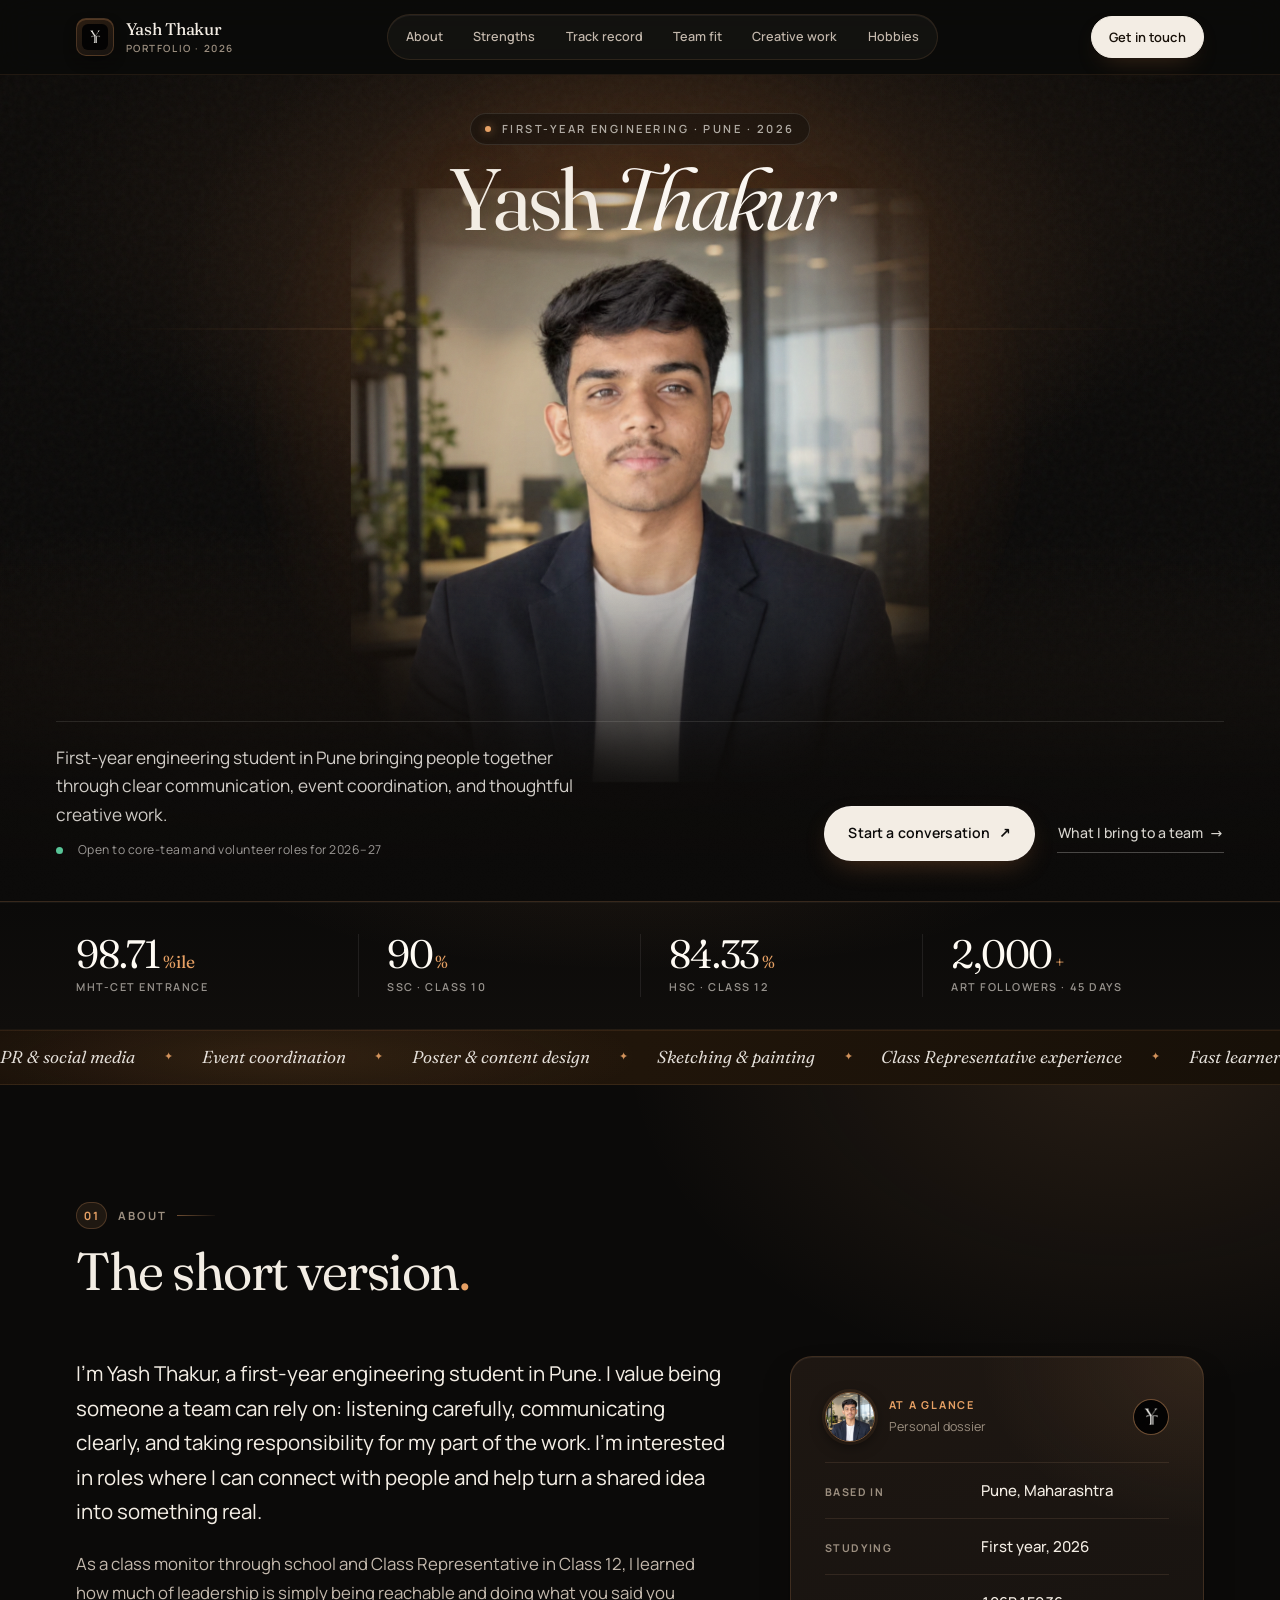
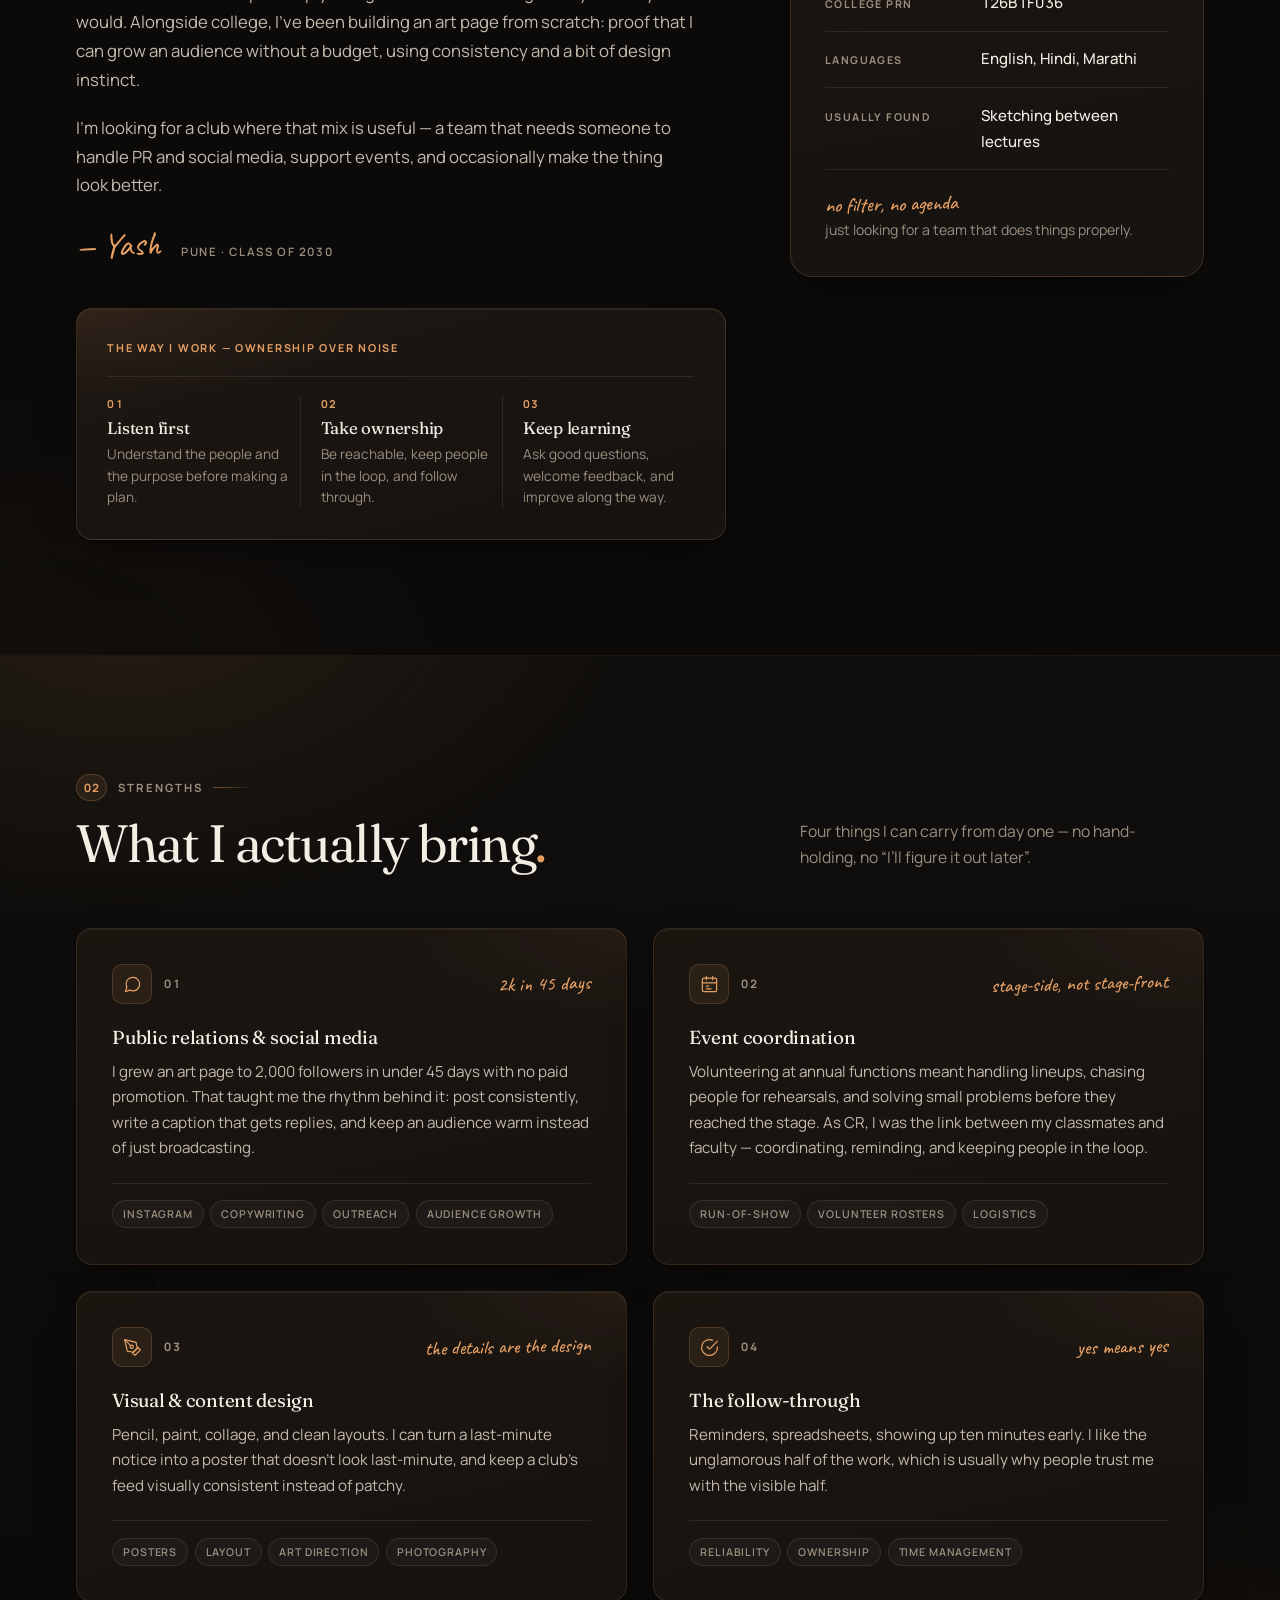
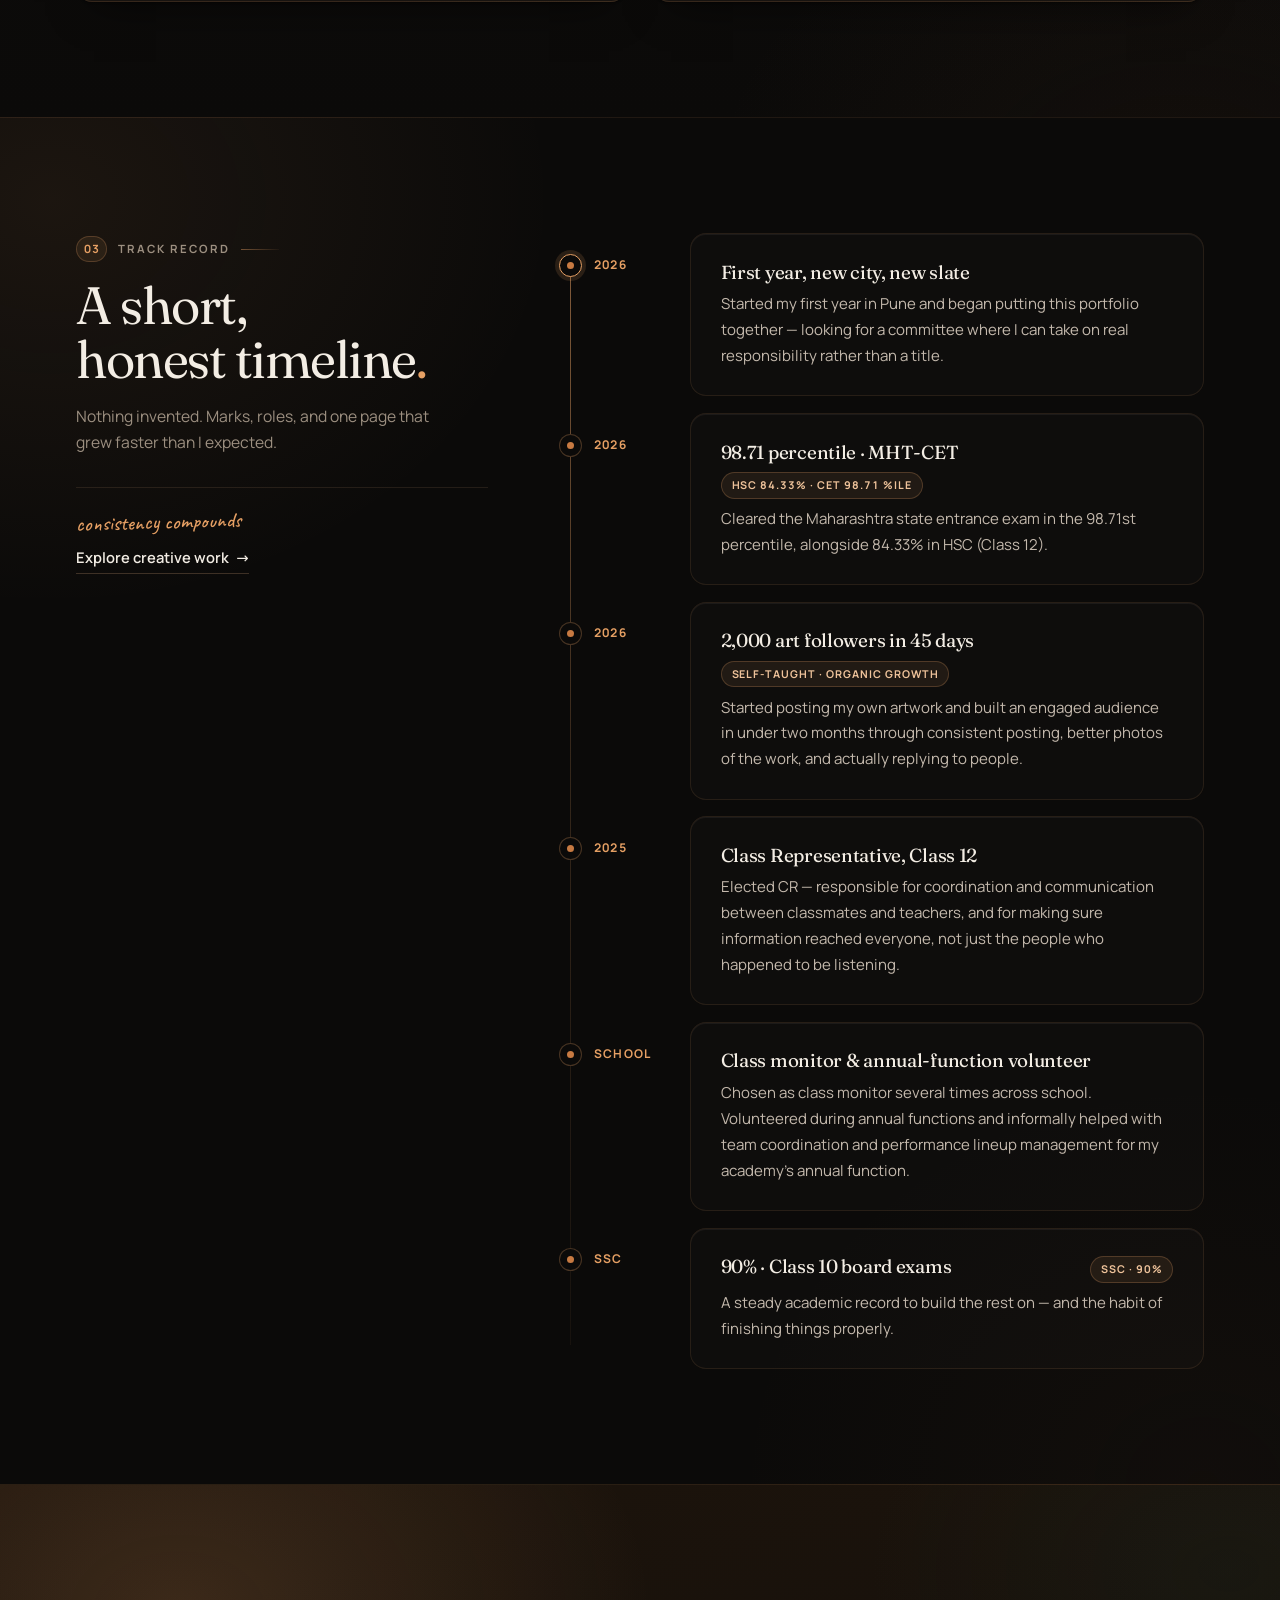
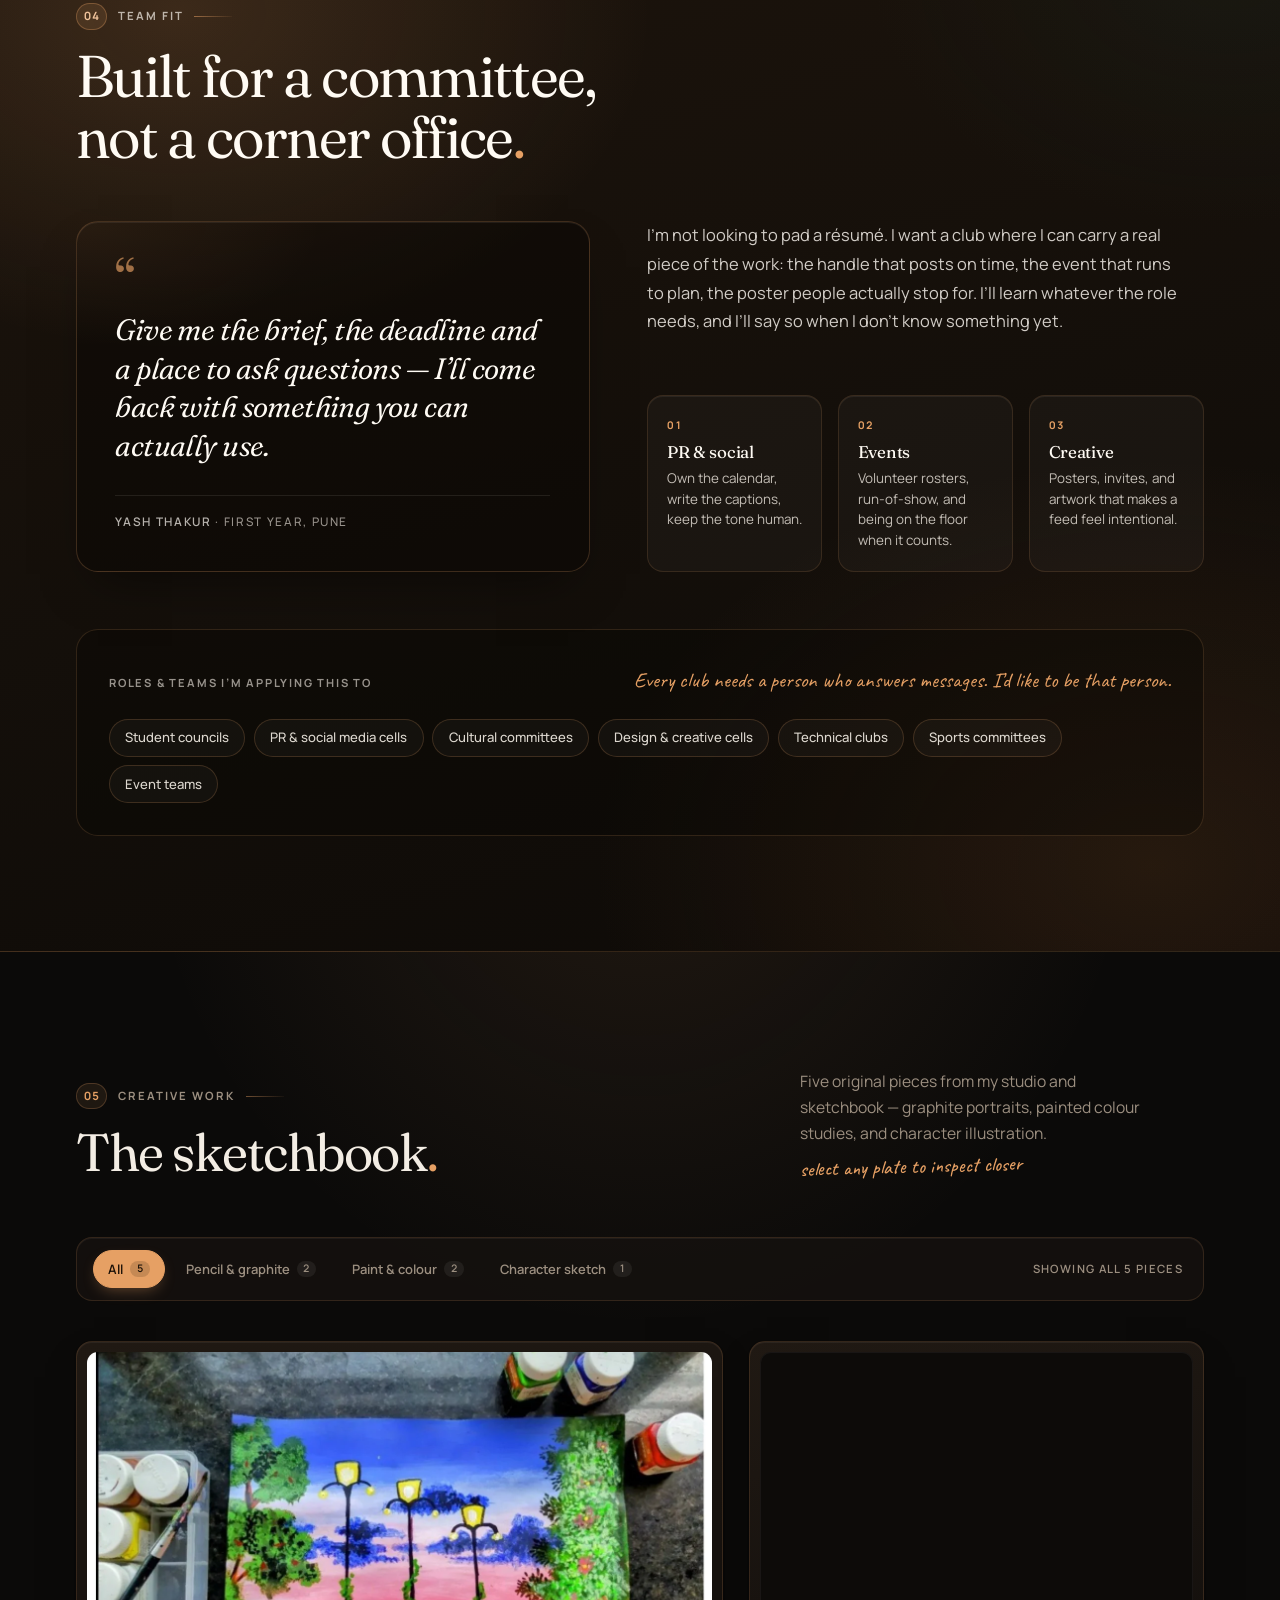
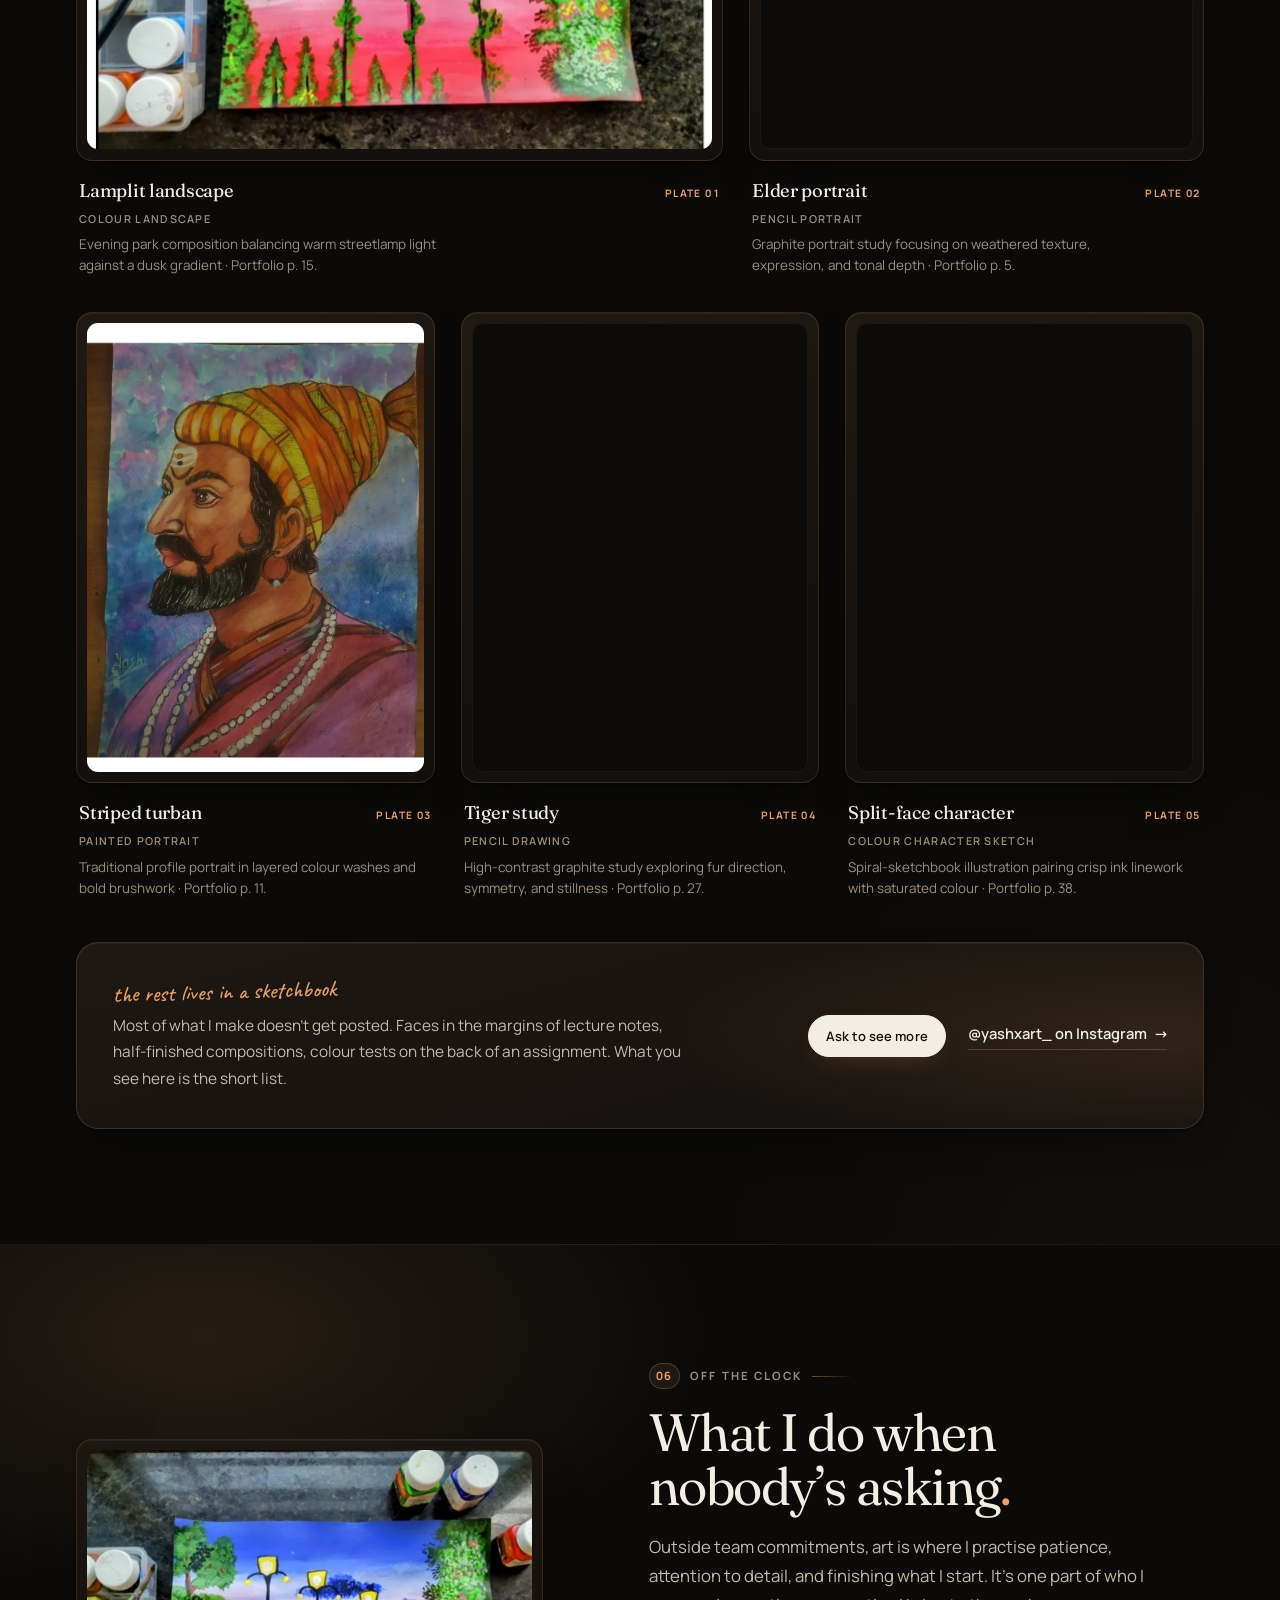
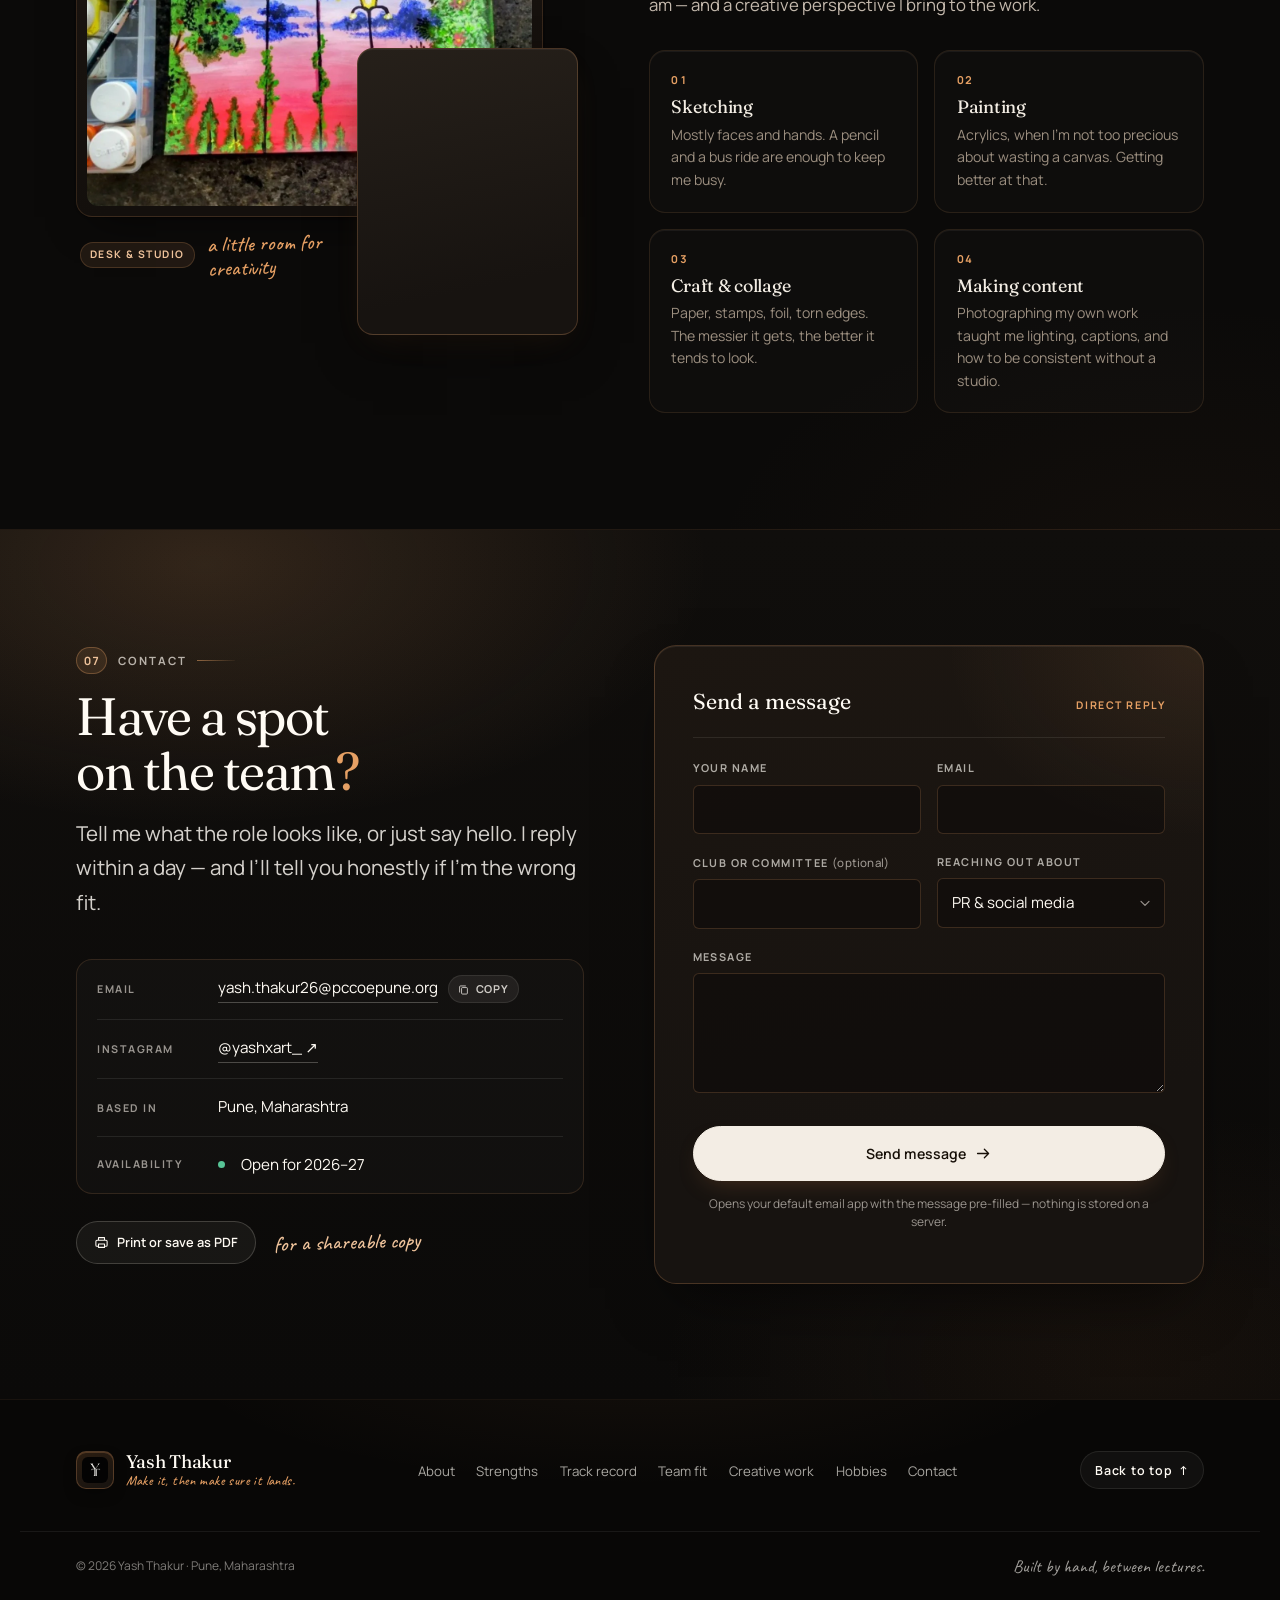
==== commit 216debc7: "Replace YT monogram placeholders with new YF logo - Add new yf-logo.png asset - Replace header brand" ====
--- a/index.html
+++ b/index.html
@@ -40,13 +40,7 @@
   <div class="wrap header-inner">
     <a class="brand" href="#top">
       <span class="brand-mark" aria-hidden="true">
-        <svg viewBox="0 0 40 40" fill="none" stroke="currentColor" stroke-width="1.35" stroke-linecap="round" stroke-linejoin="round">
-          <rect x="4.5" y="4.5" width="31" height="31" rx="6.5" stroke-width="0.75" opacity="0.32"/>
-          <path d="M9 10.5 L31 10.5" stroke-width="1.35"/>
-          <path d="M20 10.5 L20 26.5" stroke-width="1.15"/>
-          <path d="M11.5 26.5 L20 10.5 L28.5 26.5" stroke-width="1.6"/>
-          <circle cx="20" cy="32" r="1.6" fill="#E6A064" stroke="none"/>
-        </svg>
+        <img src="assets/img/yf-logo.png" alt="" width="40" height="40">
       </span>
       <span class="brand-text">Yash Thakur<span class="brand-sub">Portfolio · 2026</span></span>
     </a>
@@ -167,7 +161,7 @@
               <source srcset="components/HeroPortraitReveal/assets/yash-thakur-portrait.avif" type="image/avif">
               <img class="hero-portrait" src="components/HeroPortraitReveal/assets/yash-thakur-portrait.webp" alt="Portrait of Yash Thakur" width="52" height="52" loading="lazy" decoding="async">
             </picture>
-            <span class="values-monogram" aria-hidden="true">YT</span>
+            <span class="values-monogram" aria-hidden="true"><img src="assets/img/yf-logo.png" alt="" width="40" height="40"></span>
           </div>
           <h2 id="values-title">A teammate you<br>can count on.</h2>
           <p class="values-intro">Not just ideas. Ownership, communication, and the effort to make them happen.</p>
@@ -280,7 +274,7 @@
                 <p class="aside-sub">Personal dossier</p>
               </div>
             </div>
-            <span class="aside-badge" aria-hidden="true">YT</span>
+            <span class="aside-badge" aria-hidden="true"><img src="assets/img/yf-logo.png" alt="" width="36" height="36"></span>
           </div>
 
           <dl class="detail-list">
@@ -866,13 +860,7 @@
   <div class="wrap footer-top">
     <a class="brand brand--footer" href="#top">
       <span class="brand-mark brand-mark--footer" aria-hidden="true">
-        <svg viewBox="0 0 40 40" fill="none" stroke="currentColor" stroke-width="1.35" stroke-linecap="round" stroke-linejoin="round">
-          <rect x="4.5" y="4.5" width="31" height="31" rx="6.5" stroke-width="0.75" opacity="0.32"/>
-          <path d="M9 10.5 L31 10.5" stroke-width="1.35"/>
-          <path d="M20 10.5 L20 26.5" stroke-width="1.15"/>
-          <path d="M11.5 26.5 L20 10.5 L28.5 26.5" stroke-width="1.6"/>
-          <circle cx="20" cy="32" r="1.6" fill="#E6A064" stroke="none"/>
-        </svg>
+        <img src="assets/img/yf-logo.png" alt="" width="40" height="40">
       </span>
       <span class="brand-text">Yash Thakur<span class="brand-sub">Make it, then make sure it lands.</span></span>
     </a>
--- a/css/styles.css
+++ b/css/styles.css
@@ -658,9 +658,13 @@
   border-color: rgba(var(--c-amber), 0.48);
 }
 
-.brand-mark svg {
+.brand-mark svg,
+.brand-mark img {
   width: 100%;
   height: 100%;
+  object-fit: contain;
+  display: block;
+  border-radius: 6px;
 }
 
 .brand-text {
@@ -987,6 +991,15 @@
   place-items: center;
   font-family: var(--font-display);
   font-size: 0.9rem;
+  overflow: hidden;
+}
+
+.values-monogram img {
+  width: 100%;
+  height: 100%;
+  object-fit: cover;
+  border-radius: 50%;
+  display: block;
 }
 
 .values-card h2 {
@@ -1347,6 +1360,15 @@
   font-family: var(--font-display);
   font-size: 0.82rem;
   color: var(--accent-pale);
+  overflow: hidden;
+}
+
+.aside-badge img {
+  width: 100%;
+  height: 100%;
+  object-fit: cover;
+  border-radius: 50%;
+  display: block;
 }
 
 .detail-list > div {
